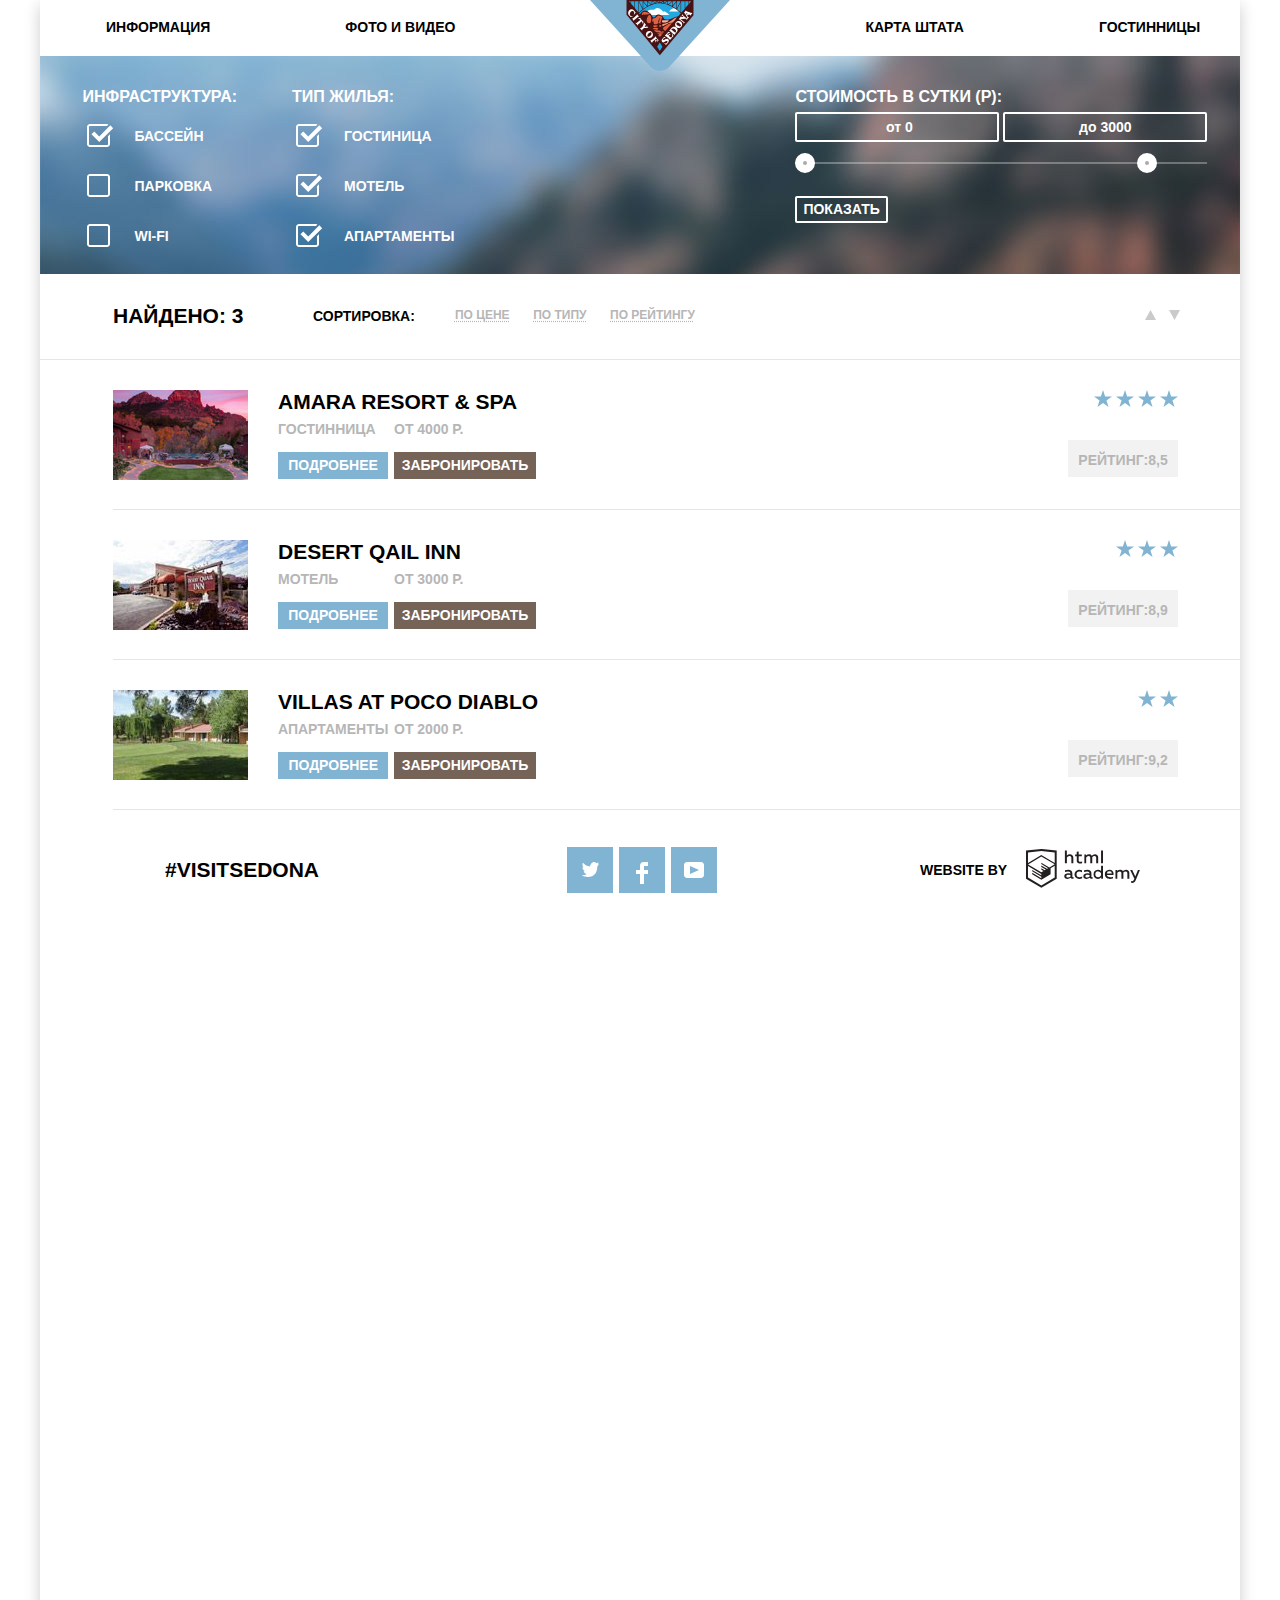
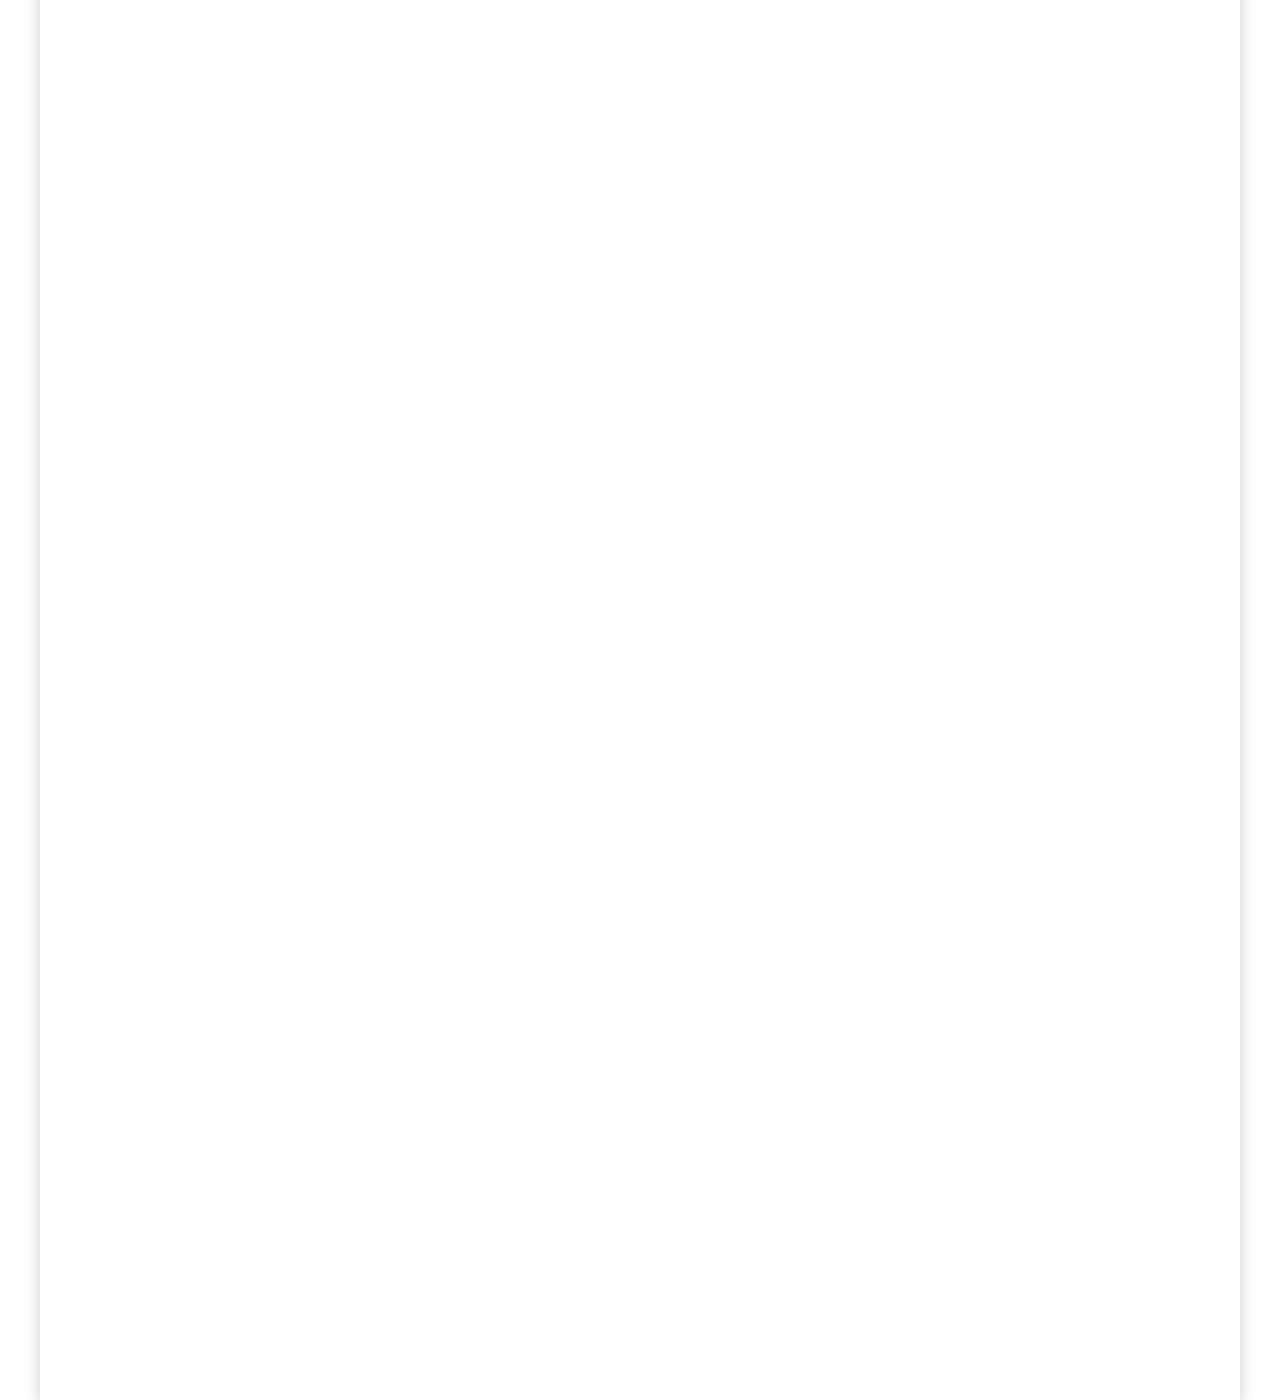
==== catalog.html @ abbe8723 "сетка+декор" ====
<!DOCTYPE html>
<html lang='ru'>
  <head>
    <meta charset='utf-8'>
    <title>HTML Academy: Sedona</title>
	<link href="css/normalize.css" rel="stylesheet">
    <link href="css/style.css" rel="stylesheet">
    <link href="https://fonts.googleapis.com/css?family=PT+Sans:400,700" rel="stylesheet">
  </head>
  <body>
	<header class='main-header'>
      <nav class='main-navigation'>
        <ul class='site-navigation'>
          <li class='nav-item1'><a href='#'>Информация</a></li>
          <li class='nav-item2'><a href='#'>Фото и видео</a></li>
          <li class='main-header-logo'><a class='main-header-logo' href='https://htmlacademy-htmlcss.github.io/1007647-sedona-25/8/'><img src='svg/logo-sedona.svg'  alt='Logo for project Sedona'></a></li>
		  <li class='nav-item4'><a href='#'>Карта штата</a></li>
          <li class='nav-item5 navigation-current'><a href='#'>Гостинницы</a></li>
        </ul>
      </nav>
	  <div class='logo-image'>
    </header>
	<main class='catalog'>	
	<h1 class='visually-hidden'>Гостинницы в Sedona</h1>
	  <section class='catalog-filter'>
        <h2 class='visually-hidden'>
		  Параметры поиска жилья в Седоне
		</h2>
        <form class='filter' action='https://echo.htmlacademy.ru' method='post'>
          <fieldset class='infrastructure'>
            <legend class='filter-title-1'>
			  Инфраструктура:
			</legend>
            <ul class='filter-ul'>
              <li class='filter-li'>
                <input type='checkbox' id='pool' class='visually-hidden' checked>
                <label for='filter-item' tabindex='1'>
				  Бассейн
				</label>
              </li>
              <li class='filter-li'>
                <input type='checkbox' id='parking' class='visually-hidden'>
                <label for='filter-item' tabindex='2'>
				  Парковка
				</label>
              </li>
              <li class='filter-li'>
                <input type='checkbox' id='Wi-fi' class='visually-hidden'>
                <label for='filter-item' tabindex='3'>
				  wi-fi
				</label>
              </li>
            </ul>
          </fieldset>
          <fieldset class='house-type'>
            <legend class='filter-title-2'>
			  Тип жилья:
			</legend>
            <ul class='filter-ul'>
              <li class='filter-li'>
                <input type='checkbox' id='hotel' class='visually-hidden' checked>
                <label for='filter-item' tabindex='4'>
				  Гостиница
				</label>
              </li>
              <li class='filter-li'>
                <input type='checkbox' id='motel' class='visually-hidden' checked>
                <label for='filter-item' tabindex='5'>
				  Мотель
				</label>
              </li>
              <li class='filter-li'>
                <input type='checkbox' id='apartments' class='visually-hidden' checked>
                <label for='filter-item' tabindex='6'>
				  Апартаменты
				</label>
              </li>
            </ul>
          </fieldset>
          <fieldset class='price-option'>
            <legend class='filter-title-3'>
			  Стоимость в сутки (р):
			</legend>
            <div class='price-min-max'>
              <label class='price-min'>
                <input 
				  class='price-input'
				  type='price-text'
				  name='min-price'
				  value=' от 0'
				  tabindex='7'
				>
              </label>
              <label class='price-max'>
                <input 
				  class='price-input'
				  type='price-text'
				  name='max-price'
				  value='до 3000'
				  tabindex='8'
				>
              </label>
            </div>
		    <div class='price-range'>
              <div class='scale'>
                <div class='bar'>
				</div>
              </div>
              <div class='range-toggle range-toggle-min'>
			  </div>
              <div class='range-toggle range-toggle-max'>
			  </div>
            </div>	
            <button class='filter-button' type='submit'>
			  Показать
			</button>
          </fieldset>
        </form>
      </section>
      <section class='search-options'>
        <div class='search-result'>
          <b>
		    Найдено: 3
		  </b>
        </div>
	    <div class='search-criteria'>
	      <p>
		    Сортировка:
		  </p>
          <ul class='search-parameters'>
            <li>
			  <a class='active' href='#'>
			    По цене
			  </a>
			</li>
            <li>
			  <a href='#'>
			    По типу
			  </a>
			</li>
            <li>
			  <a href='#'>
			    По рейтингу
			  </a>
			</li>
          </ul>
	    </div>
	    <div class='arrows'>
          <ul class='serach-arrows' style='display: flex;'>
            <li class='arrow-up'>
              <a href='#'> 
                <svg  xmlns='http://www.w3.org/2000/svg' width='11' height='10' viewBox='0 0 11 10'>
                  <path class='serach-arrows-path' fill='#cacaca' d='M5.5 0L0 10h11z' />
                </svg>
                <span class='visually-hidden'>
				  Сортировка по возрастанию
				</span>
              </a>
            </li>
            <li class='arrow-down'>
              <a href='#'>
                <svg xmlns='http://www.w3.org/2000/svg' width='11' height='10' viewBox='0 0 11 10'>
                  <path class='serach-arrows-path' fill='#cacaca' d='M5.5 10L0 0h11' />
                </svg>
                <span class='visually-hidden'>
				  Сортировка по убыванию
				</span>
              </a>
            </li>
          </ul>
	    </div>
      </section>
	  <section class='search-results'>
	    <h1 class='visually-hidden' style='display:none;'>
		  Дома в Седона
		</h1>
	    <div class='catalog-list'>
	      <div class='catalog-picture'>
		    <img src='img/amara.jpg' width='135' height='90'  alt='house-picture'>
		  </div>
		  <div class='catalog-info'>
		    <span class='house-title'>Amara resort & SPA</span>		    
			<div class='catalog-type'>
			  <span class='catalog-info-tite'>
			    Гостинница
			  </span>
		      <div class='button-info'>
			    <a href='#'>
			      подробнее
			    </a>
			  </div>
			</div>
            <div class='catalog-reservation'>
     		  <span class='catalog-info-tite'>
			    от 4000 р.
			  </span>
	  	      <div class='button-reservation'>
			    <a href='#'>
			      забронировать
			    </a>  
		      </div>
			</div>
		  </div>
		  <div class='catalog-rate'>
		    <div class='rate-stars'>
			  <svg xmlns='http://www.w3.org/2000/svg' width='18' height='17' viewBox='0 0 18 17'>
			    <path fill='#81B3D2' d='M9.002 0l2.126 6.494h6.877l-5.564 4.012L14.566 17l-5.564-4.013L3.438 17l2.126-6.494L0 6.494h6.878z'/>
			  </svg>
			  <svg xmlns='http://www.w3.org/2000/svg' width='18' height='17' viewBox='0 0 18 17'>
			    <path fill='#81B3D2' d='M9.002 0l2.126 6.494h6.877l-5.564 4.012L14.566 17l-5.564-4.013L3.438 17l2.126-6.494L0 6.494h6.878z'/>
			  </svg>
			  <svg xmlns='http://www.w3.org/2000/svg' width='18' height='17' viewBox='0 0 18 17'>
			    <path fill='#81B3D2' d='M9.002 0l2.126 6.494h6.877l-5.564 4.012L14.566 17l-5.564-4.013L3.438 17l2.126-6.494L0 6.494h6.878z'/>
			  </svg>
			  <svg xmlns='http://www.w3.org/2000/svg' width='18' height='17' viewBox='0 0 18 17'>
			    <path fill='#81B3D2' d='M9.002 0l2.126 6.494h6.877l-5.564 4.012L14.566 17l-5.564-4.013L3.438 17l2.126-6.494L0 6.494h6.878z'/>
			  </svg>
		    </div>
		    <div class='rate-number'>
		      Рейтинг:8,5
		    </div>  
		  </div>
	    </div>
	  </section>
	  <section class='catalog-list'>
	    <div class='catalog-picture'>
		  <img src='img/desert.jpg' width='135' height='90'  alt='house-picture'>
		</div>
		<div class='catalog-info'>
		  <span class='house-title'>
		    Desert qail inn
		  </span>
		  <div class='catalog-type'>
		    <span class='catalog-info-tite'>
			  мотель
			</span>
		    <div class='button-info'>
			  <a href='#'>
			    подробнее
			  </a>
			</div>
		  </div>
          <div class='catalog-reservation'>
     		<span class='catalog-info-tite'>
			  от 3000 р.
			</span>
	  	    <div class='button-reservation'>
			  <a href='#'>
			    забронировать
			  </a>  
		    </div>
	      </div>
		</div>
		<div class='catalog-rate'>
		  <div class='rate-stars'>
		    <span>
			  <svg xmlns='http://www.w3.org/2000/svg' width='18' height='17' viewBox='0 0 18 17'>
			    <path fill='#81B3D2' d='M9.002 0l2.126 6.494h6.877l-5.564 4.012L14.566 17l-5.564-4.013L3.438 17l2.126-6.494L0 6.494h6.878z'/>
			  </svg>
			</span>
			<span>
			  <svg xmlns='http://www.w3.org/2000/svg' width='18' height='17' viewBox='0 0 18 17'>
			    <path fill='#81B3D2' d='M9.002 0l2.126 6.494h6.877l-5.564 4.012L14.566 17l-5.564-4.013L3.438 17l2.126-6.494L0 6.494h6.878z'/>
			  </svg>
			</span>
			<span>
			  <svg xmlns='http://www.w3.org/2000/svg' width='18' height='17' viewBox='0 0 18 17'>
			    <path fill='#81B3D2' d='M9.002 0l2.126 6.494h6.877l-5.564 4.012L14.566 17l-5.564-4.013L3.438 17l2.126-6.494L0 6.494h6.878z'/>
			  </svg>
			</span>
		  </div>
		  <div class='rate-number'>
		    Рейтинг:8,9
		  </div>  
		</div>
	  </section>
      <section class='catalog-list'>
	    <div class='catalog-picture'>
		  <img src='img/villas.jpg' width='135' height='90'  alt='house-picture'>
		</div>
		<div class='catalog-info'>
		  <span class='house-title'>
		    Villas at poco diablo
		  </span>		    
		  <div class='catalog-type'>
		    <span class='catalog-info-tite'>
			  апартаменты
		    </span>
		    <div class='button-info'>
			  <a href='#'>
			    подробнее
			  </a>
			</div>
		  </div>
          <div class='catalog-reservation'>
     		<span class='catalog-info-tite'>от 2000 р.</span>
	  	    <div class='button-reservation'>
			  <a href='#'>
			    забронировать
			  </a>  
		    </div>
		  </div>
		</div>
		<div class='catalog-rate'>
		  <div class='rate-stars'>
			<span>
			  <svg xmlns='http://www.w3.org/2000/svg' width='18' height='17' viewBox='0 0 18 17'>
			    <path fill='#81B3D2' d='M9.002 0l2.126 6.494h6.877l-5.564 4.012L14.566 17l-5.564-4.013L3.438 17l2.126-6.494L0 6.494h6.878z'/>
			  </svg>
			</span>  
			<span>
			  <svg xmlns='http://www.w3.org/2000/svg' width='18' height='17' viewBox='0 0 18 17'>
			    <path fill='#81B3D2' d='M9.002 0l2.126 6.494h6.877l-5.564 4.012L14.566 17l-5.564-4.013L3.438 17l2.126-6.494L0 6.494h6.878z'/>
			  </svg>
			</span> 
		  </div>
		  <div class='rate-number'>
		    Рейтинг:9,2
		  </div>  
		</div>
	  </section>	  
	</main>	
    <footer class='footer-contacts'>
	  <div class='contacts'>
        <div class='footer-block-tag'>
          <p class='footer-tag'>
            <a href='#'>#visitsedona</a> 
          </p>
        </div> 
        <div class='footer-block-social'>
		  <div class='social-button'>
			<a href='#'>
			  <span class='visually-hidden'>
			    Twitter-web
			  </span>
			  <svg xmlns="http://www.w3.org/2000/svg" xmlns:xlink="http://www.w3.org/1999/xlink" width="17" height="15" viewBox="0 0 17 15">
			    <path fill="#FFF" d="M10.95.144c1.685-.496 2.984.27 3.577 1.179.673-.231 1.331-.481 2.011-.708a2.345 2.345 0 0 1-.857 1.768c.685.17 1.304-.491 1.304-.491-.169 1-1.006 1.788-1.563 2.024-.231 6.75-3.175 11.217-10.077 11.082h-.446c-.41 0-4.164-.46-4.898-1.887 2.271.196 3.893-.422 4.693-1.177-.96-.3-2.679-.477-2.979-2.95.349.106.564.228 1.19.119C1.705 8.247.374 7.53.448 5.33c.285.328 1.067.536 1.34.472C1.085 5.561-.182 2.442.894.85c1.818 1.854 3.735 3.606 7.152 3.773C8.254 2.33 9.183.793 10.95.144z"/>
			  </svg>   
			</a>
		  </div>
		  <div class='social-button'>
		    <a href='#'>
			  <span class='visually-hidden'>
			    Facebook-web
			  </span>
			  <svg xmlns="http://www.w3.org/2000/svg" width="12" height="22" viewBox="0 0 12 22">
			    <path fill="#FFF" d="M12 4V0H8a4 4 0 0 0-4 4v4H0v4h4v10h4V12h4V8H8V4h4z"/>
			  </svg>		   
			</a>
		  </div>
		  <div class='social-button'>
			<a href='#'>
			  <span class='visually-hidden'>
			    Youtube-web
			  </span>
			  <svg xmlns='http://www.w3.org/2000/svg' xmlns:xlink='http://www.w3.org/1999/xlink' width='20' height='16' viewBox='0 0 20 16'>
			    <path fill='#ffffff' d='M17 0H3C1.35 0 0 1.35 0 3v10c0 1.65 1.35 3 3 3h14c1.65 0 3-1.35 3-3V3c0-1.65-1.35-3-3-3zM6.027 11.998V4.002L15.014 8l-8.987 3.998z'/>
			  </svg>
			</a>
		  </div>	 
        </div>		  
        <div class='footer-block-copyrite'> 
          <div>
			website by 
		  </div>
		  <div>
            <a href='https://htmlacademy.ru/'>
              <span class='visually-hidden'>
			    logo-html-academy
			  </span>
              <svg id="Layer_1" data-name="Layer 1" xmlns="http://www.w3.org/2000/svg" width='114' viewBox="0 0 108.08 36.85">
			  <title>
			    logo-htmlacademy
			  </title>
			  <path d="M44.61,26.88a2,2,0,0,0,.55-0.1v1.33a3.25,3.25,0,0,1-1.18.21,1.67,1.67,0,0,1-1.67-1,4.84,4.84,0,0,1-3.14,1.08c-1.51,0-2.91-.83-2.91-2.55,0-2.13,2-2.79,3.71-2.79a11.08,11.08,0,0,1,2.17.25v-0.3c0-1-.76-1.77-2.19-1.77a7.42,7.42,0,0,0-3,.64v-1.7a10.21,10.21,0,0,1,3.19-.55c2.36,0,3.81,1.12,3.81,3.65v3a0.54,0.54,0,0,0,.49.59h0.17Zm-6.44-1.13A1.35,1.35,0,0,0,39.63,27h0.11a3.39,3.39,0,0,0,2.41-1V24.58a9.72,9.72,0,0,0-1.81-.21c-1,0-2.16.33-2.16,1.38h0Zm12.36-6.11a5,5,0,0,1,2.57.64V22a4.08,4.08,0,0,0-2.3-.7,2.75,2.75,0,1,0,0,5.49,5,5,0,0,0,2.43-.64v1.71a6.27,6.27,0,0,1-2.76.57A4.21,4.21,0,0,1,46,24.51q0-.21,0-0.41a4.32,4.32,0,0,1,4.18-4.46h0.38Zm12.17,7.24a2,2,0,0,0,.55-0.1v1.33a3.25,3.25,0,0,1-1.18.21,1.67,1.67,0,0,1-1.67-1,4.84,4.84,0,0,1-3.14,1.08c-1.51,0-2.91-.83-2.91-2.55,0-2.13,2-2.79,3.71-2.79a11.08,11.08,0,0,1,2.17.25v-0.3c0-1-.76-1.77-2.19-1.77a7.42,7.42,0,0,0-3,.64v-1.7a10.21,10.21,0,0,1,3.19-.55c2.36,0,3.81,1.12,3.81,3.65v3a0.54,0.54,0,0,0,.49.59h0.17Zm-6.44-1.13A1.35,1.35,0,0,0,57.73,27h0.11a3.39,3.39,0,0,0,2.41-1V24.58a9.72,9.72,0,0,0-1.81-.21c-1.06,0-2.16.33-2.16,1.38h0ZM73,16V28.2H71.35V26.88a3.88,3.88,0,0,1-3.19,1.54,4.4,4.4,0,0,1,0-8.78,3.81,3.81,0,0,1,3,1.3V16H73Zm-4.53,5.22a2.76,2.76,0,1,0,0,5.52A2.86,2.86,0,0,0,71.15,25V23A2.91,2.91,0,0,0,68.49,21.27ZM79,19.64c3.31,0,4.46,2.68,3.92,5.09H76.7c0.21,1.5,1.67,2.11,3.19,2.11a6.11,6.11,0,0,0,2.64-.59v1.6a7.14,7.14,0,0,1-3,.57C77,28.42,74.78,27,74.78,24a4.18,4.18,0,0,1,4-4.39H79Zm0.09,1.54a2.28,2.28,0,0,0-2.44,2.1v0.06H81.3A2,2,0,0,0,79.13,21.18Zm5.73,7V19.87h1.65v1a3.81,3.81,0,0,1,2.78-1.27A2.86,2.86,0,0,1,91.89,21a4.12,4.12,0,0,1,2.91-1.33A3.06,3.06,0,0,1,98,23V28.2h-1.9V23.05a1.59,1.59,0,0,0-1.42-1.75H94.42a2.8,2.8,0,0,0-2.07,1.12V28.2h-1.9V23.05A1.59,1.59,0,0,0,89,21.31H88.8a3,3,0,0,0-2.21,1.29v5.63H84.86Zm21.31-8.33h1.9l-3.91,9.46c-0.9,2.17-2.09,2.86-3.35,2.86a4.76,4.76,0,0,1-1.1-.14V30.46a2.86,2.86,0,0,0,.85.12c0.9,0,1.58-.64,2.07-1.9l0.17-.42-4-8.4h2l2.86,6.29ZM38.73,1.46V6.22a3.81,3.81,0,0,1,2.7-1.14,3.25,3.25,0,0,1,3.44,3.4v5.15H43V8.72a1.81,1.81,0,0,0-1.61-2h-0.3a2.93,2.93,0,0,0-2.32,1.39v5.52h-1.9V1.46h1.9ZM49.94,2.31v3h3V6.91h-3v3.81c0,1.1.5,1.46,1.58,1.46a4.49,4.49,0,0,0,1.69-.33v1.6A6.8,6.8,0,0,1,51,13.8a2.55,2.55,0,0,1-2.86-2.74V6.89H46.58V5.26h1.5V2.74Zm5.4,11.31V5.28H57v1A3.81,3.81,0,0,1,59.77,5a2.86,2.86,0,0,1,2.6,1.33A4.12,4.12,0,0,1,65.28,5,3.06,3.06,0,0,1,68.44,8.4v5.21h-1.9V8.46a1.59,1.59,0,0,0-1.42-1.75H64.89a2.8,2.8,0,0,0-2.07,1.12v5.78h-1.9V8.46A1.59,1.59,0,0,0,59.5,6.71H59.27A3,3,0,0,0,57.06,8v5.63H55.34ZM71.17,1.45H73V13.6H71.17V1.45ZM14.71,0H14.55L0,1.54V28.21l14.55,8.66,14.55-8.66V1.54Zm12.5,27.1L14.55,34.64,1.9,27.12V16.18l12.59,7.5V25L5.86,19.9v1.31l8.68,5.21v1.39L5.87,22.65V24l8.68,5.21,8.75-5.24V18.31L27.2,16V27.12Zm0-12.53-3.48,2-1.6,1L14.51,13v1.31L21,18.23H21l-0.14.09-1,.54-5.37-3.2V17l4.24,2.52-1,.67-3.2-1.9v1.31l2.1,1.24L14.5,22.1,2,14.65,14.51,7.11Zm0-1.32L14.49,5.76,1.91,13.25v-10L14.56,1.92,27.21,3.25v10h0Z" transform="translate(0 -0.02)" fill="#231f20"/>
			  </svg>
			</a>
			<h3 class='visually-hidden'>
			  html academy
			</h3>
		  </div>
	    </div>
	  </div> 
    </footer>
  </body>
</html>
---- css/style.css ----
body {
  font-family: 'PTSans', Arial, sans-serif;
  font-size: 14px;
  font-weight: bold;
  color: black;
  text-transform: uppercase;
  list-style: none;
  height: 26px;
  width: 1200px;
  	-webkit-box-shadow: 0px 5px 15 0px rgba(0, 0, 1, 0.2);
	        box-shadow: 0px 5px 15px 0px rgba(0, 0, 1, 0.2); 
	width: 1200px;
	min-height: 3000px;
	margin: 0 auto;
}


.main-navigation{
	display:flex;
	flex-direction:row;
    align-content: flex-start;
}
.nav-item5{
	list-style: none;
}

.nav-item1,
.nav-item2,
.nav-item4,
.main-header-logo{
	color:black;
	padding-right: 135px;
	list-style: none;
}


.nav-item1,
.nav-item2,
.nav-item4,
.nav-item5{
	margin-bottom: 20px;
}


.main-header-logo{
	min-width: 140px;
	min-height: 70px;
}

.main-header-logo{
  z-index:1;  
}

.site-navigation{
	position: absolute;
	box-sizing:border-box;
	display:flex;
	align-items:center;
	margin:0;
	width:1200px;
	padding-left:66px;
}

.logo-image{
	position: relative;
    z-index:-1;
    margin-top:56px;	
}

.site-navigation a:hover,
.site-navigation a:focus,
.site-navigation a:active{
  color: #81b3d2;
}

.navigation-current{
	color: #766357;
	list-style:none;
}

.button:hover,
.button:focus,
.button:active {
  background-color: #663d15;
}

.block-picture-house{
	box-sizing:border-box;
	max-width:800px;
	order: 2;
}

.picture-service-2{
	display:flex;
	flex-direction:row;	
	height:256px;
}

.picture-service-1{
	display:flex;
	flex-direction:row;	
	height:256px;
}

.service{
	display: flex;
	flex-direction: row;
	padding-left:20px; 
	padding-top: 25px;
}

.service-item{
	align-items:center;
}

.service-item-1{
    padding-right:90px; 
	box-sizing:border-box;
	min-width: 280px;
}
.service-item-2{
	padding-right:80px; 
	box-sizing:border-box;
	min-width: 290px;
}
.service-item-3{
	padding-right:165px;
	box-sizing:border-box;
}
.service-item-4{
	padding-right:147px;
}

.block-picture-house{
	box-sizing: border-box;
	min-width: 800px;
	min-height: 256px;
}

.footer-text-1{
    align-self:center;	
}

.container{
	box-sizing:border-box;
	margin-top:40px;
}

.footer-text-2{
	align-self:center;
}

.service-block-1{
	color: white;
	background-color: #81b3d2;
	width:400px;
	height: 256px;
	text-align: center;
	padding-top: 24px;
	box-sizing:border-box;
	order: 1;
	padding-left:31px;
	padding-right:31px;
}

.infoindex-2{
	box-sizing: border-box;
	padding-top:5px;
	padding-bottom:5px;
}

.block-picture-bridge{
	box-sizing: border-box;
	min-width: 800px;
	min-height: 256px;

}

.picture-title{
	font-size: 21px;
	font-weight: bold;
	min-height: 21px;
}

.picture-text{
	box-sizing: border-box;
	margin-top: 22px;
	margin-bottom:22px;
}


.visually-hidden {
  position: absolute;
  clip: rect(0 0 0 0);
  width: 1px;
  height: 1px;
  margin: -1px;
}

.map_img{
	max-width:1200px;
}

a {
  text-decoration: none;
  color: black;
}

.service-2{
	background-color: #eeeeee;
	display: flex;
	flex-direction: row;
	margin: 0;
	min-height: 256px;
	box-sizing: border-box;
	text-align: center;
	color: #7d7d7d;
	list-style: none;
	padding-top: 30px;
}

.service-block{
	text-align: center;
}

.service-content{
	list-style: none;
	display: flex;
	margin:0;
}

.info-text{
	line-height: 21px;
	font-size: 14px;	
}

.service,
.container-text{
	text-align: center;
	color: #7d7d7d;
	list-style: none;
	line-height: 24px;
	margin-top: 30px;
	margin-bottom: 55px;
}

.button-container{
	margin-bottom: 40px;
}

.registration{
	box-sizing: border-box;
	min-height:290px;
	text-align: center;
	display: flex;
	flex-direction:column;
	justify-content: flex-end;
}

.container-title-2{
    color: black;
    font-size: 30px;
    text-align: center;	
	min-height: 36px;
	margin-top:50px;
	
}

.search-data-button{
	background-color: #766357;
	box-sizing: border-box;
	width: 568px;
	height: 87px;
	text-align: center;
	padding-top: 34px;
	align-self: center;
}

.info-345{
	box-sizing: border-box;
	min-height:255;
}


.item-title,
.container-title{
	color: black;
    font-size: 21px;
	font-weight: bold;
    text-align: center;	
	line-height: 26px;
	padding-top:18px;
}

.item-title-service{
	color: black;
    font-size: 21px;
	font-weight: bold;
    text-align: center;	
	line-height: 21px;
	padding-top:18px;
}

.search-data-button:hover{
background-color: #8d796d;	
}

.search-data{
	color: white;
	font-size: 21px;
	font-weight: bold;
	text-align: center;
	line-height: 26px;
	
}

.button-search{
	font: inherit;
	background-color: #81b3d2;
	color: white;
	font-size: 21px;
	line-height: 26px;
	font-weight: bold;
	text-align: center;
	text-transform: uppercase;
	border: none;
}

.button-search:hover {
	background-color: #669ec0;
}


.search-block{
	font-weight: bold;
}

.button-minus {
	font-size: 21px;
	font-weight: bold;
	color: #a9a9a9;
	background-color: #f2f2f2;
	border: none;
	cursor: pointer;
	line-height: 26px;
}

.button-plus {
	font-size: 21px;
	line-height: 26px;
	font-weight: bold;
 	color: #a9a9a9;
	background-color: #f2f2f2;
	border: none;
	cursor: pointer;
	margin-right:-13px;
	margin-top: 10px;
	
}

.reservation-block{
	font-family: 'PTSans', Arial, sans-serif;
	font-size: 14px;
	font-weight: bold;
	color: black;
	text-transform: uppercase;
    list-style: none;
    line-height: 26px;
	width: 568px;
	padding-left: 55px;
	padding-right: 55px;
	box-sizing: border-box;
}

.clear-float{
	clear: both;
}

.input-wrap{
   font: inherit;
   background: #f2f2f2;	
   min-width: 340px;
   box-sizing: border-box;
   padding: 4px;   
}

.departure-input{
    font-size: 14px;
    font-weight: bold;
    color: black;
    text-transform: uppercase;
	color: black;
	border: none;
	background: transparent;
	min-width: 300px;
	padding-bottom: 2px;
}

.departure-label{
	min-width: 112px;
	padding-top: 8px;
	
}

.departure-block {
     margin-bottom: 30px;
     display: flex; 	 
}

.adult-label{
	box-sizing: border-box;
    width: 112px;
	padding-top: 8px;
}

.children-label{
	box-sizing: border-box;
	position: relative;
	width: 112px;
	padding-top: 8px;
	padding-left: 45px;
	margin-right:24px;
}



.people-number-block{
	box-sizing: border-box;
	background: #f2f2f2;	
    width: 105px;
    box-sizing: border-box;
	
}

.wrapper-people-1{
	display:flex;
	box-sizing: border-box;
	width:235px;
	align-items:center;
}

.wrapper-people-2{
	display:flex;
	box-sizing: border-box;
	width:218px;
	align-items:center;
}

.visitors-block{
	display:flex;
	box-sizing: border-box;
	width: 458px;
}

.search-text{
	color:black;
}

.people-input{	
    font: inherit;
	background-color:transparent;
    box-sizing: border-box;
	border: none;
}

.map{
	position:absolute; 
	position: bottom;
	z-index:-1;
}

.footer-contacts{
	position: relative;
	background-color: rgba(255,255,255,0.8);
	z-index:1;
}

.footer-margin{
	margin-top:473px;
}

.contacts{
	display:flex;
	margin-left: 125px;
	margin-right:100px;
	justify-content: space-between;	
    min-height:120px;
}

.footer-tag a {
	font-size: 21px;
	font-weight: bold;
	line-height: 26px;
}

.footer-tag a:hoover{
	cursor: pointer;
}

.footer-block-tag{
	display:flex;
	justify-content:center;
	align-items:center;
	box-sizing: border-box;
	width: 155;
}


.footer-block-social{
	display:flex;
	justify-content:center;
	align-items:center;
	box-sizing: border-box;
	width: 155;
	margin-left: 50px;
}

.footer-block-copyrite{
	display:flex;
	justify-content:space-between;
	box-sizing: border-box;
	width: 220px;
	align-items:center;
}

.social-button{
	padding-top: 15px;
	padding-right: 5px;
	background-color: #81b3d2;
	text-align: center;
	box-sizing: border-box;
	width: 46px;
	height: 46px;
	text-align: center;
	
}

.social-button a{
	text-align: center;
	padding-left: 6px;
}

.social-button:hover,
.social-button:focus,
.button-search:hover,
.button-search:focus,
.search-button-index:hover,
.search-button-index:focus{
	background-color: #669ec0;
	box-sizing: border-box;
}

.footer-copyrite-path: hover,
.footer-copyrite-path: focus{
	fill: #81b3d2;
}

.calendar-path: active,
.calendar-path: focuse,
.calendar-path: hover{
	fill: #81b3d2;
}

.button-plus: hover,
.button-plus: focus,
.button-minus: focus,
.button-minus: hover{
	fill: #81b3d2;
}

.adult-block{
	box-sizing: border-box;
}

.child-block{
	box-sizing: border-box;
	width: 230px;
}

.people-input{
	font: inherit;
	width: 50px;
	height: 38px;
	text-align: center;
	background-color: #f2f2f2;
	border: none;
}

.calendar-in {	
	top: 63px;
	right: 63px;
	cursor: pointer;
	background: none;
	border: none;
}  

.calendar-out{
    position: relative;
	cursor: pointer;
    top: 3px;
}


.infrastructure,
.house-type,
.price-option{
	border:none;
}

.price-option{
	position:right;
	margin-left:318px;	
}


.filter-ul{
	 list-style: none;
}

.filter-li {
	padding-bottom: 29px;
	font-size: 14px;
	line-height: 21px;
}

.filter-title-1,
.filter-title-2{
   font-size: 16px;
   font-weight: bold;
   line-height: 21px;
   padding-left:30px;
   padding-top:30px;
}

.filter-title-3{
   font-size: 16px;
   font-weight: bold;
   line-height: 21px;
   padding-top:30px;
}

.price-input{
	font: inherit;
	background: transparent;
	border: 2px solid white;
	border-radius: 2px;
	outline: none;
	cursor: pointer;
    color: white;
    box-sizing: border-box;	
	height: 30px;
}

.filter-button{	
	font: inherit;
	font-size: 14px;
	line-height: 21px; 
	color: white;
	text-transform: uppercase;
	background: transparent;
	border: 2px solid white;
	border-radius: 2px;
	outline: none;
	cursor: pointer;	
}

.filter-button:hover,
.filter-button:focus,
.filter-button:active {
	color: black;
	background: white;
}

.filter{
  background: #365266 url("../img/bg-hotel.jpg") no-repeat;
  color: white;
  background-position: top center;
  background-repeat: no-repeat;	
  width:1200px;
  height: 218px;
  display:flex;
}

.infrastructure{
	box-sizing: border-box;
	text-align: left;
}

input[type='checkbox'] + label {
	position: relative;
	padding-bottom: 18px;
	padding-left: 42px;
	cursor: pointer;
	line-height: 21px;
}

input[type='checkbox'] + label::before {
	content: '';
	position: absolute;
	top: -4px;
	left: -6px;
	min-width: 27px;
	min-height: 23px;
	background-image: url('../svg/checkbox-off.svg');
	background-repeat: no-repeat;
}
input[type="checkbox"]:checked + label::before {
	background-image: url("../svg/checkbox-on.svg");
}
input[type="checkbox"]:disabled + label::before {
	background-image: url("../svg/checkbox-off-disabled.svg");
}
input[type="checkbox"]:disabled + label {
	color: #6a6a6a;
	cursor: auto;
}
input[type="checkbox"]:checked:disabled + label::before {
	background-image: url("../svg/checkbox-on-disabled.svg");
}
input[type="checkbox"]:checked:disabled + label {
	color: #6a6a6a;
	cursor: auto;
}
input[type="checkbox"]:focus + label {
	outline: thin dotted;
	outline: 5px auto;
}

.price-range {
  position: relative;
  margin-bottom: 32px;
  box-sizing: border-box;
  text-align:center;
}
.price-range .scale {
  min-height: 2px;
  background-color: #ffffff;
  opacity: 0.3;
}

.price-range .bar {
  width: 80%;
  height: 2px;
}

.range-toggle {
  position: absolute;
  top: -9px;
  min-width: 4px;
  min-height: 4px;
  border-radius: 50%;
  cursor: pointer;
  background: #ababab;
  border: 8px solid #ffffff;
}
.range-toggle-min {
  left: 0;
}

.range-toggle-max {
  right: 50px;
}

.search-options{
	display:flex;
	align-items:center;
	box-sizing: border-box;
	min-height: 86px;
	border-bottom: 1px solid #e5e5e5;
}
.search-criteria{
	display:flex;
}

.search-criteria{
	font-weight:bold;
}
.arrows{
	margin-left:410px
}

.search-parameters{
	display:flex;
	box-sizing: border-box;
	width:280px;
	font-size:12px;
	line-height: 18px;
	justify-content: space-between;
}

.search-parameters,
.serach-arrows{
	list-style: none;
	font-size: 12px;
	
}


.search-result{
	font-size: 21px;
	font-weight: bold;
	margin-left:73px;
	margin-right:50px;
	box-sizing: border-box;
	width:150px;
}

 .search-parameters a{
	color:#b6b6b6;
	text-decoration: underline dotted #b6b6b6;	
}

.search-parameters a:hover ,
.search-parameters a:focus,
.search-parameters a:active {
  font-size: 12px;
  min-height: 18px;
  color:#81b3d2;
  text-decoration: none;
}
.serach-results{
	margin:0;
}

.price-min-max{
	margin-bottom: 20px;
}

.price-input{
	font: inherit;
	text-align:center;
}

.search-arrows{
	display: flex;
	box-sizing: border-box;
	width: 35px;
}

.serach-arrows-path:hover,
.serach-arrows-path:focus,
.serach-arrows-path:active{
	fill: #81b3d2;
}

.house-title{
	font-size: 21px;
	color: black;
	font-weight: bold;
    text-align: left;
	
}

.catalog-list{
	display:flex;
	font-size: 14px;
	color: #b6b6b6;
	margin-left:73px;
	border-bottom: 1px solid #e5e5e5;
	align-items:center;
	box-sizing: border-box;
	height:150px;
	
}

.button-reservation:hover,
.button-reservation:focus,
.button-reservation:active{
	background-color: #887e78;
}


.button-info:hover,
.button-info:focus,
.button-info:active{
	background-color: #669ec0;
	box-sizing: border-box;
}



.button-info{
	font: inherit;
	min-width: 110px;
	min-height: 27px;
	box-sizing: border-box;
	text-align: center;
	vertical-align: center;
	background-color: #81b3d2;
	padding-top: 3px;
}

.button-reservation{
	width: 142px;
	height: 27px;
	box-sizing: border-box;
	text-align: center;
	font-size: 14px;
	background-color: #766357;
    padding-top: 3px;	
}

.button-reservation a,
.button-info a{
    color:white;
    font-weight:bold;
	line-height: 21px;
    padding-top: 15px;	
}

.rate-stars{
	margin-top:0px;
	margin-bottom:30px;
	box-sizing: border-box;
}

.rate-number{
    background-color: #f2f2f2;
	padding-top: 10px;
	min-width: 110px;
	min-height: 27px;
	text-align: center;
	line-height: 21px;
}

.catalog-picture{
	box-sizing: border-box;
	min-width:135px;
	min-height: 150px;
	padding-top:30px; 
	vertical-align:center;
}

.catalog-info{
	min-width:270px;
	min-height:150px;
	box-sizing: border-box;
	margin-left:30px;
	vertical-align:center;
	padding: 30px 0 30px 0;	
}
.catalog-rate{
	position: relative;
	text-align:right;
	width:110px;
	box-sizing: border-box;
	height:150px;
	margin-left:520px;
	padding-top:30px;
    padding-bottom:30px;
}

.arrow-up{
	margin-right:13px;
}

.catalog-type{
	position: absolute;
	box-sizing: border-box;
	min-width:110px;
	min-height:65px;
	display:flex;
	padding-top: 7px;
	flex-direction: column;
	justify-content: space-between;
}

.catalog-reservation{
	position: relative;
	box-sizing: border-box;
	min-width:142px;
	min-height:65px;
	margin-left:116px;
	display:flex;
	padding-top: 7px;
	flex-direction: column;
	justify-content: space-between;
}

.social-button{
	box-sizing: border-box;
	min-width: 46px;
	min-height: 48 px;
	margin-right: 6px;	
}

.search-button-index{
	box-sizing: border-box;
	width:452px;
	min-height:58px;
	border:none;
	background-color:#81b3d2;
	font: inherit;
	color: white;
    font-size: 21px;
    text-transform: uppercase;
    line-height: 26px;
	margin-top: 50px;
}
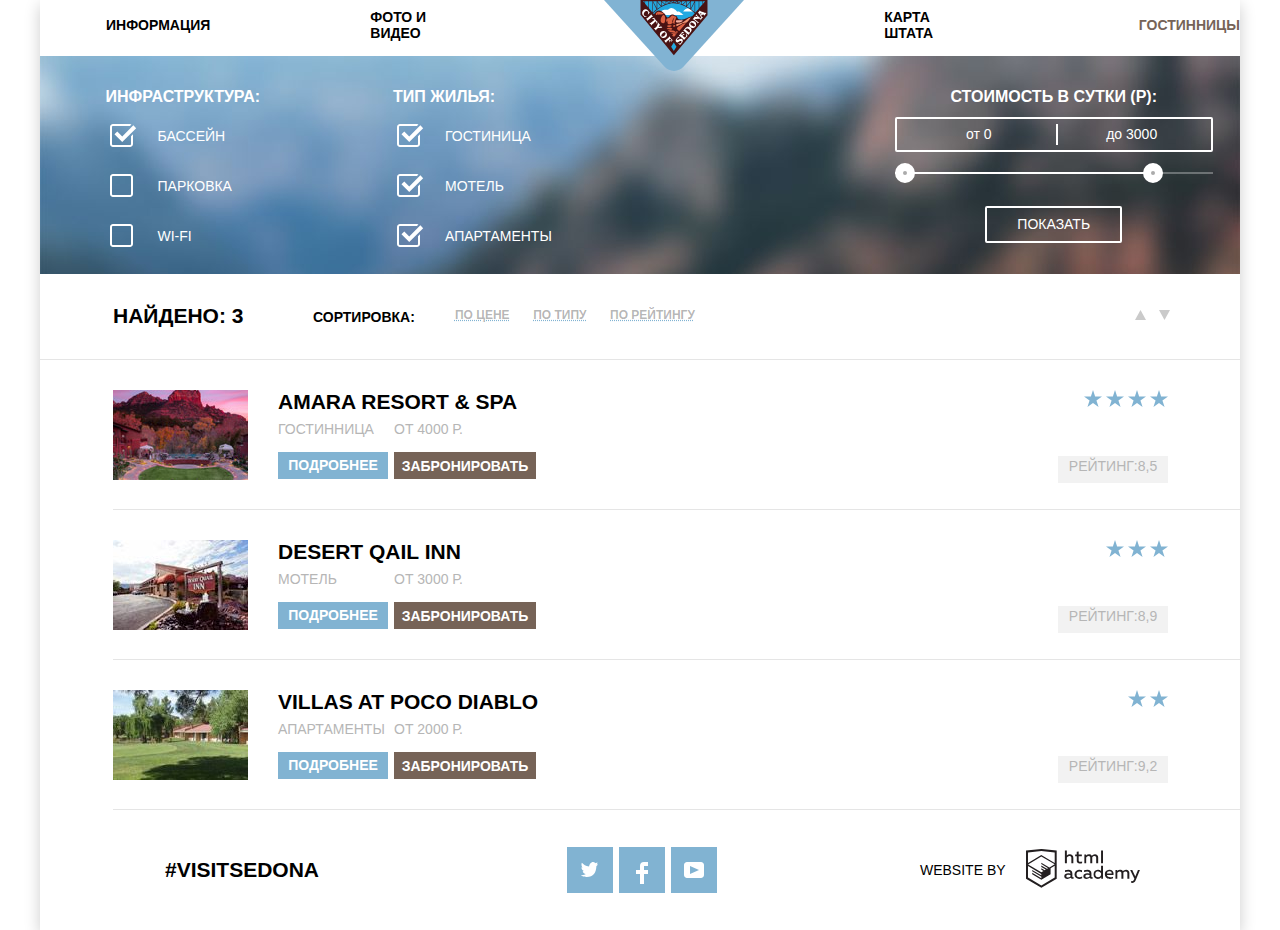
==== commit 2f0e988f: "CSS дополненный (оформление контента)" ====
--- a/catalog.html
+++ b/catalog.html
@@ -15,13 +15,15 @@
           <li class='nav-item2'><a href='#'>Фото и видео</a></li>
           <li class='main-header-logo'><a class='main-header-logo' href='https://htmlacademy-htmlcss.github.io/1007647-sedona-25/8/'><img src='svg/logo-sedona.svg'  alt='Logo for project Sedona'></a></li>
 		  <li class='nav-item4'><a href='#'>Карта штата</a></li>
-          <li class='nav-item5 navigation-current'><a href='#'>Гостинницы</a></li>
+          <li class='nav-item5 navigation-current'>Гостинницы</li>
         </ul>
       </nav>
 	  <div class='logo-image'>
     </header>
 	<main class='catalog'>	
-	<h1 class='visually-hidden'>Гостинницы в Sedona</h1>
+	  <h1 class='visually-hidden'>
+	    Гостинницы в Sedona
+	  </h1>
 	  <section class='catalog-filter'>
         <h2 class='visually-hidden'>
 		  Параметры поиска жилья в Седоне
@@ -34,19 +36,19 @@
             <ul class='filter-ul'>
               <li class='filter-li'>
                 <input type='checkbox' id='pool' class='visually-hidden' checked>
-                <label for='filter-item' tabindex='1'>
+                <label for='pool' tabindex='1'>
 				  Бассейн
 				</label>
               </li>
               <li class='filter-li'>
                 <input type='checkbox' id='parking' class='visually-hidden'>
-                <label for='filter-item' tabindex='2'>
+                <label for='parking' tabindex='2'>
 				  Парковка
 				</label>
               </li>
               <li class='filter-li'>
                 <input type='checkbox' id='Wi-fi' class='visually-hidden'>
-                <label for='filter-item' tabindex='3'>
+                <label for='Wi-fi' tabindex='3'>
 				  wi-fi
 				</label>
               </li>
@@ -59,19 +61,19 @@
             <ul class='filter-ul'>
               <li class='filter-li'>
                 <input type='checkbox' id='hotel' class='visually-hidden' checked>
-                <label for='filter-item' tabindex='4'>
+                <label for='hotel' tabindex='4'>
 				  Гостиница
 				</label>
               </li>
               <li class='filter-li'>
                 <input type='checkbox' id='motel' class='visually-hidden' checked>
-                <label for='filter-item' tabindex='5'>
+                <label for='motel' tabindex='5'>
 				  Мотель
 				</label>
               </li>
               <li class='filter-li'>
                 <input type='checkbox' id='apartments' class='visually-hidden' checked>
-                <label for='filter-item' tabindex='6'>
+                <label for='apartments' tabindex='6'>
 				  Апартаменты
 				</label>
               </li>
@@ -84,7 +86,7 @@
             <div class='price-min-max'>
               <label class='price-min'>
                 <input 
-				  class='price-input'
+				  class='price-input-1'
 				  type='price-text'
 				  name='min-price'
 				  value=' от 0'
@@ -93,7 +95,7 @@
               </label>
               <label class='price-max'>
                 <input 
-				  class='price-input'
+				  class='price-input-2'
 				  type='price-text'
 				  name='max-price'
 				  value='до 3000'
@@ -146,11 +148,11 @@
           </ul>
 	    </div>
 	    <div class='arrows'>
-          <ul class='serach-arrows' style='display: flex;'>
+          <ul class='search-arrows' style='display: flex;'>
             <li class='arrow-up'>
               <a href='#'> 
                 <svg  xmlns='http://www.w3.org/2000/svg' width='11' height='10' viewBox='0 0 11 10'>
-                  <path class='serach-arrows-path' fill='#cacaca' d='M5.5 0L0 10h11z' />
+                  <path class='search-arrows-path' fill='#cacaca' d='M5.5 0L0 10h11z' />
                 </svg>
                 <span class='visually-hidden'>
 				  Сортировка по возрастанию
@@ -160,7 +162,7 @@
             <li class='arrow-down'>
               <a href='#'>
                 <svg xmlns='http://www.w3.org/2000/svg' width='11' height='10' viewBox='0 0 11 10'>
-                  <path class='serach-arrows-path' fill='#cacaca' d='M5.5 10L0 0h11' />
+                  <path class='search-arrows-path' fill='#cacaca' d='M5.5 10L0 0h11' />
                 </svg>
                 <span class='visually-hidden'>
 				  Сортировка по убыванию
@@ -176,29 +178,29 @@
 		</h1>
 	    <div class='catalog-list'>
 	      <div class='catalog-picture'>
-		    <img src='img/amara.jpg' width='135' height='90'  alt='house-picture'>
+		    <img class='img_amara' src='img/amara.jpg'  alt='house-picture'>
 		  </div>
 		  <div class='catalog-info'>
-		    <span class='house-title'>Amara resort & SPA</span>		    
+		    <span class='house-title'>
+			  <a href='#'>
+			    Amara resort & SPA
+			  </a>
+			</span>		    
 			<div class='catalog-type'>
 			  <span class='catalog-info-tite'>
 			    Гостинница
 			  </span>
-		      <div class='button-info'>
-			    <a href='#'>
-			      подробнее
-			    </a>
-			  </div>
+		      <button class='button-info'>
+			    подробнее
+			  </button>
 			</div>
             <div class='catalog-reservation'>
      		  <span class='catalog-info-tite'>
 			    от 4000 р.
 			  </span>
-	  	      <div class='button-reservation'>
-			    <a href='#'>
-			      забронировать
-			    </a>  
-		      </div>
+	  	      <button class='button-reservation'>
+			    забронировать 
+		      </button>
 			</div>
 		  </div>
 		  <div class='catalog-rate'>
@@ -224,31 +226,29 @@
 	  </section>
 	  <section class='catalog-list'>
 	    <div class='catalog-picture'>
-		  <img src='img/desert.jpg' width='135' height='90'  alt='house-picture'>
+		  <img class='img_desert' src='img/desert.jpg'  alt='house-picture'>
 		</div>
 		<div class='catalog-info'>
 		  <span class='house-title'>
-		    Desert qail inn
+		    <a href='#'>
+			  Desert qail inn
+		    </a>
 		  </span>
 		  <div class='catalog-type'>
 		    <span class='catalog-info-tite'>
 			  мотель
 			</span>
-		    <div class='button-info'>
-			  <a href='#'>
-			    подробнее
-			  </a>
-			</div>
+		    <button class='button-info'>
+			  подробнее
+			</button>
 		  </div>
           <div class='catalog-reservation'>
      		<span class='catalog-info-tite'>
 			  от 3000 р.
 			</span>
-	  	    <div class='button-reservation'>
-			  <a href='#'>
-			    забронировать
-			  </a>  
-		    </div>
+	  	    <button class='button-reservation'>
+			  забронировать 
+		    </button>
 	      </div>
 		</div>
 		<div class='catalog-rate'>
@@ -276,29 +276,27 @@
 	  </section>
       <section class='catalog-list'>
 	    <div class='catalog-picture'>
-		  <img src='img/villas.jpg' width='135' height='90'  alt='house-picture'>
+		  <img class='img_villas' src='img/villas.jpg'  alt='house-picture'>
 		</div>
 		<div class='catalog-info'>
 		  <span class='house-title'>
-		    Villas at poco diablo
+		    <a href='#'>
+		      Villas at poco diablo
+		    </a>
 		  </span>		    
 		  <div class='catalog-type'>
 		    <span class='catalog-info-tite'>
 			  апартаменты
 		    </span>
-		    <div class='button-info'>
-			  <a href='#'>
-			    подробнее
-			  </a>
-			</div>
+		    <button class='button-info'>
+			  подробнее
+			</button>
 		  </div>
           <div class='catalog-reservation'>
      		<span class='catalog-info-tite'>от 2000 р.</span>
-	  	    <div class='button-reservation'>
-			  <a href='#'>
-			    забронировать
-			  </a>  
-		    </div>
+	  	    <button class='button-reservation'>
+			  забронировать 
+		    </button>
 		  </div>
 		</div>
 		<div class='catalog-rate'>
--- a/css/style.css
+++ b/css/style.css
@@ -1,17 +1,15 @@
 body {
-  font-family: 'PTSans', Arial, sans-serif;
-  font-size: 14px;
-  font-weight: bold;
-  color: black;
-  text-transform: uppercase;
-  list-style: none;
-  height: 26px;
-  width: 1200px;
-  	-webkit-box-shadow: 0px 5px 15 0px rgba(0, 0, 1, 0.2);
-	        box-shadow: 0px 5px 15px 0px rgba(0, 0, 1, 0.2); 
+    font-family: 'PTSans', Arial, sans-serif;
+    font-size: 14px;
+    color: black;
+    text-transform: uppercase;
+    list-style: none;
+    width: 1200px;
+    box-shadow: 0px 5px 15px 0px rgba(0, 0, 1, 0.2); 
 	width: 1200px;
-	min-height: 3000px;
 	margin: 0 auto;
+	min-height: 100vh;
+	font-stretch: semi-condensed;
 }
 
 
@@ -19,36 +17,54 @@
 	display:flex;
 	flex-direction:row;
     align-content: flex-start;
-}
+	font-weight: bold;
+}
+
+
+.nav-item1{
+	color:black;
+	padding-right: 160px;
+	list-style: none;
+}
+
+.nav-item2{
+	color:black;
+	padding-right: 128px;
+	list-style: none;
+}
+
+.nav-item4{
+	color:black;
+	padding-right: 160px;
+	list-style: none;
+}
+
 .nav-item5{
 	list-style: none;
 }
 
-.nav-item1,
-.nav-item2,
-.nav-item4,
 .main-header-logo{
 	color:black;
-	padding-right: 135px;
+	padding-right: 140px;
 	list-style: none;
 }
-
 
 .nav-item1,
 .nav-item2,
 .nav-item4,
 .nav-item5{
-	margin-bottom: 20px;
+	margin-bottom: 44px;
 }
 
 
 .main-header-logo{
 	min-width: 140px;
 	min-height: 70px;
+	margin-bottom: 20px;
 }
 
 .main-header-logo{
-  z-index:1;  
+    z-index:1;  
 }
 
 .site-navigation{
@@ -67,10 +83,12 @@
     margin-top:56px;	
 }
 
-.site-navigation a:hover,
-.site-navigation a:focus,
+.site-navigation a:hover{
+    color: #81b3d2;
+}
+
 .site-navigation a:active{
-  color: #81b3d2;
+    color: #bdbbbc;
 }
 
 .navigation-current{
@@ -81,7 +99,7 @@
 .button:hover,
 .button:focus,
 .button:active {
-  background-color: #663d15;
+    background-color: #663d15;
 }
 
 .block-picture-house{
@@ -114,21 +132,38 @@
 }
 
 .service-item-1{
-    padding-right:90px; 
+    margin-left:8px;	
 	box-sizing:border-box;
 	min-width: 280px;
+	line-height: 21px;
 }
 .service-item-2{
-	padding-right:80px; 
+	margin-left:115px; 
 	box-sizing:border-box;
 	min-width: 290px;
-}
+	line-height: 21px;
+}
+
 .service-item-3{
-	padding-right:165px;
+	margin-left:115px; 
 	box-sizing:border-box;
-}
+	min-width: 290px;
+	line-height: 21px;
+}
+
 .service-item-4{
-	padding-right:147px;
+	margin-left:40px;
+	box-sizing:border-box;
+	line-height: 21px;
+}
+.service-item-5{
+	margin-left:190px;
+	line-height: 21px;
+}
+
+.service-item-6{
+	margin-left:170px;
+	line-height: 21px;
 }
 
 .block-picture-house{
@@ -148,6 +183,15 @@
 
 .footer-text-2{
 	align-self:center;
+	cursor:pointer;
+}
+
+.footer-text-2:hover path{
+	fill:#81b3d2;
+}
+
+.footer-text-2:active path{
+	fill:#bdbbbc;
 }
 
 .service-block-1{
@@ -188,22 +232,44 @@
 	margin-bottom:22px;
 }
 
-
 .visually-hidden {
-  position: absolute;
-  clip: rect(0 0 0 0);
-  width: 1px;
-  height: 1px;
-  margin: -1px;
+    position: absolute;
+    clip: rect(0 0 0 0);
+    width: 1px;
+    height: 1px;
+    margin: -1px;
 }
 
 .map_img{
 	max-width:1200px;
 }
 
+
+.img_devil_photo{
+	height:256px;
+	max-width:800px;
+}
+
+.img_hotel_photo{
+	height:256px;
+	max-width:800px;
+}
+
+.img_amara,
+.img_desert,
+.img_villas{
+	height:90px;
+	max-width:135px;
+}
+
+.img_sedona_logo{
+	min-width:1200px;
+	height:508px;
+}
+
 a {
-  text-decoration: none;
-  color: black;
+    text-decoration: none;
+    color: black;
 }
 
 .service-2{
@@ -216,7 +282,8 @@
 	text-align: center;
 	color: #7d7d7d;
 	list-style: none;
-	padding-top: 30px;
+	padding-top: 10px;
+	padding-left:80px;
 }
 
 .service-block{
@@ -241,7 +308,7 @@
 	list-style: none;
 	line-height: 24px;
 	margin-top: 30px;
-	margin-bottom: 55px;
+	margin-bottom: 52px;
 }
 
 .button-container{
@@ -250,12 +317,16 @@
 
 .registration{
 	box-sizing: border-box;
-	min-height:290px;
 	text-align: center;
 	display: flex;
 	flex-direction:column;
 	justify-content: flex-end;
 }
+
+.registration-text{
+	min-height: 290px;
+}
+
 
 .container-title-2{
     color: black;
@@ -267,20 +338,39 @@
 }
 
 .search-data-button{
+	font:inherit;
+	font-size:21px;
+	position: absolute;
 	background-color: #766357;
 	box-sizing: border-box;
 	width: 568px;
 	height: 87px;
 	text-align: center;
-	padding-top: 34px;
+	vertical-align:middle;
 	align-self: center;
+	color:white;
+	line-height: 26px;
+	text-transform: uppercase;
+	border:none;
+	cursor:pointer;
+}
+
+
+.search-data-button:hover{
+    background-color: #604e43;
+	font-weight: bold;
+}
+
+.search-data-button:active{
+    background-color: #604e43;
+	color: #857871;
+	font-weight: bold;
 }
 
 .info-345{
 	box-sizing: border-box;
 	min-height:255;
 }
-
 
 .item-title,
 .container-title{
@@ -301,9 +391,6 @@
 	padding-top:18px;
 }
 
-.search-data-button:hover{
-background-color: #8d796d;	
-}
 
 .search-data{
 	color: white;
@@ -343,9 +430,12 @@
 	border: none;
 	cursor: pointer;
 	line-height: 26px;
+	margin-left:3px;
 }
 
 .button-plus {
+	width: 26px;
+	height:26px;
 	font-size: 21px;
 	line-height: 26px;
 	font-weight: bold;
@@ -354,7 +444,6 @@
 	border: none;
 	cursor: pointer;
 	margin-right:-13px;
-	margin-top: 10px;
 	
 }
 
@@ -377,23 +466,38 @@
 }
 
 .input-wrap{
-   font: inherit;
-   background: #f2f2f2;	
-   min-width: 340px;
-   box-sizing: border-box;
-   padding: 4px;   
+    font: inherit;
+    background: #f2f2f2;	
+    min-width: 340px;
+    box-sizing: border-box;	
+}
+
+
+.people-input:hover,
+.departure-input:hover{
+	background: #ebebeb;
+	border: 2px solid #ebebeb;
+}
+
+.people-input:active,
+.people-input:focus,
+.departure-input:active,
+.departure-input:focus{
+	background: white;
+	border: 2px solid #ebebeb;
 }
 
 .departure-input{
+	position:relative;
     font-size: 14px;
     font-weight: bold;
     color: black;
     text-transform: uppercase;
-	color: black;
-	border: none;
 	background: transparent;
-	min-width: 300px;
-	padding-bottom: 2px;
+	min-width: 330px;
+	height:38px;
+	border: 2px solid #f2f2f2;
+	padding-left:10px;
 }
 
 .departure-label{
@@ -403,21 +507,19 @@
 }
 
 .departure-block {
-     margin-bottom: 30px;
-     display: flex; 	 
+    margin-bottom: 30px;
+    display: flex; 	 
 }
 
 .adult-label{
 	box-sizing: border-box;
     width: 112px;
-	padding-top: 8px;
 }
 
 .children-label{
 	box-sizing: border-box;
 	position: relative;
 	width: 112px;
-	padding-top: 8px;
 	padding-left: 45px;
 	margin-right:24px;
 }
@@ -429,6 +531,7 @@
 	background: #f2f2f2;	
     width: 105px;
     box-sizing: border-box;
+	height:38px;
 	
 }
 
@@ -454,13 +557,6 @@
 
 .search-text{
 	color:black;
-}
-
-.people-input{	
-    font: inherit;
-	background-color:transparent;
-    box-sizing: border-box;
-	border: none;
 }
 
 .map{
@@ -511,7 +607,6 @@
 	justify-content:center;
 	align-items:center;
 	box-sizing: border-box;
-	width: 155;
 	margin-left: 50px;
 }
 
@@ -523,29 +618,11 @@
 	align-items:center;
 }
 
-.social-button{
-	padding-top: 15px;
-	padding-right: 5px;
-	background-color: #81b3d2;
-	text-align: center;
-	box-sizing: border-box;
-	width: 46px;
-	height: 46px;
-	text-align: center;
-	
-}
-
-.social-button a{
-	text-align: center;
-	padding-left: 6px;
-}
+
 
 .social-button:hover,
-.social-button:focus,
 .button-search:hover,
-.button-search:focus,
-.search-button-index:hover,
-.search-button-index:focus{
+.search-button-index:hover{
 	background-color: #669ec0;
 	box-sizing: border-box;
 }
@@ -555,18 +632,30 @@
 	fill: #81b3d2;
 }
 
-.calendar-path: active,
-.calendar-path: focuse,
-.calendar-path: hover{
-	fill: #81b3d2;
-}
-
-.button-plus: hover,
-.button-plus: focus,
-.button-minus: focus,
-.button-minus: hover{
-	fill: #81b3d2;
-}
+.search-button-index:active{
+  color: #88b6d1;
+  background-color:#5496bd;
+  box-sizing: border-box;
+}
+
+.svg-social:active path{
+  opacity: 0.3;
+  background-color:#5496bd;
+  box-sizing: border-box;
+}
+
+.button-plus:active,
+.button-plus:focus,
+.button-minus:active,
+.button-minus:focus{
+	color: #81b3d2;
+}
+
+.button-plus:hover,
+.button-minus:hover{
+	color: black;
+}
+
 
 .adult-block{
 	box-sizing: border-box;
@@ -579,27 +668,41 @@
 
 .people-input{
 	font: inherit;
-	width: 50px;
+	width: 47px;
 	height: 38px;
 	text-align: center;
-	background-color: #f2f2f2;
 	border: none;
-}
-
-.calendar-in {	
-	top: 63px;
-	right: 63px;
+	background-color:transparent;
+    box-sizing: border-box;
+}
+
+.calendar {	
 	cursor: pointer;
 	background: none;
 	border: none;
+	vertical-align: middle;
+	position: absolute;
+    z-index: 1;
 }  
 
-.calendar-out{
-    position: relative;
-	cursor: pointer;
-    top: 3px;
-}
-
+.calendar-1{
+	top: 61px;
+	right: 63px;	
+}
+
+.calendar-2{
+	top: 135px;
+	right: 63px;	
+}
+
+.calendar:hover path{
+	fill: black;
+}
+
+.calendar:active path,
+.calendar:focus path{
+	fill: #81b3d2;
+}
 
 .infrastructure,
 .house-type,
@@ -608,8 +711,8 @@
 }
 
 .price-option{
-	position:right;
-	margin-left:318px;	
+	margin-left:320px;
+	text-align: center;
 }
 
 
@@ -637,18 +740,7 @@
    font-weight: bold;
    line-height: 21px;
    padding-top:30px;
-}
-
-.price-input{
-	font: inherit;
-	background: transparent;
-	border: 2px solid white;
-	border-radius: 2px;
-	outline: none;
-	cursor: pointer;
-    color: white;
-    box-sizing: border-box;	
-	height: 30px;
+   margin-bottom: 5px;
 }
 
 .filter-button{	
@@ -661,7 +753,10 @@
 	border: 2px solid white;
 	border-radius: 2px;
 	outline: none;
-	cursor: pointer;	
+	cursor: pointer;
+    box-sizing: border-box;
+    width:137px;
+    height:37px;	
 }
 
 .filter-button:hover,
@@ -672,18 +767,20 @@
 }
 
 .filter{
-  background: #365266 url("../img/bg-hotel.jpg") no-repeat;
-  color: white;
-  background-position: top center;
-  background-repeat: no-repeat;	
-  width:1200px;
-  height: 218px;
-  display:flex;
+    background: #365266 url("../img/bg-hotel.jpg") no-repeat;
+    color: white;
+    background-position: top center;
+    background-repeat: no-repeat;	
+    width:1200px;
+    height: 218px;
+    display:flex;
 }
 
 .infrastructure{
 	box-sizing: border-box;
 	text-align: left;
+	margin-left: 25px;
+	margin-right: 80px;
 }
 
 input[type='checkbox'] + label {
@@ -721,44 +818,52 @@
 	color: #6a6a6a;
 	cursor: auto;
 }
-input[type="checkbox"]:focus + label {
-	outline: thin dotted;
-	outline: 5px auto;
+
+:active, :hover, :focus {
+    outline: 0;
+    outline-offset: 0;
 }
 
 .price-range {
-  position: relative;
-  margin-bottom: 32px;
-  box-sizing: border-box;
-  text-align:center;
+    position: relative;
+    margin-bottom: 32px;
+    box-sizing: border-box;
+    text-align:center;
 }
 .price-range .scale {
-  min-height: 2px;
-  background-color: #ffffff;
-  opacity: 0.3;
-}
-
+    min-height: 2px;
+    background-color: rgba(255,255,255,0.3);
+}
+
+.bar{
+    background-color: white;
+}
 .price-range .bar {
-  width: 80%;
-  height: 2px;
+    width: 82%;
+    height: 2px;
 }
 
 .range-toggle {
-  position: absolute;
-  top: -9px;
-  min-width: 4px;
-  min-height: 4px;
-  border-radius: 50%;
-  cursor: pointer;
-  background: #ababab;
-  border: 8px solid #ffffff;
-}
+    position: absolute;
+    top: -9px;
+    min-width: 4px;
+    min-height: 4px;
+    border-radius: 50%;
+    cursor: pointer;
+    background: #ababab;
+    border: 8px solid #ffffff;
+}
+
+.range-toggle:hover{
+	transform: scale(1.1);
+}
+
 .range-toggle-min {
-  left: 0;
+    left: 0;
 }
 
 .range-toggle-max {
-  right: 50px;
+    right: 50px;
 }
 
 .search-options{
@@ -770,31 +875,27 @@
 }
 .search-criteria{
 	display:flex;
-}
-
-.search-criteria{
 	font-weight:bold;
-}
+	font-size: 14px;
+	line-height: 18px;
+}
+
 .arrows{
-	margin-left:410px
+	margin-left:400px
 }
 
 .search-parameters{
 	display:flex;
 	box-sizing: border-box;
 	width:280px;
-	font-size:12px;
-	line-height: 18px;
 	justify-content: space-between;
 }
 
 .search-parameters,
-.serach-arrows{
+.search-arrows{
 	list-style: none;
 	font-size: 12px;
-	
-}
-
+}
 
 .search-result{
 	font-size: 21px;
@@ -806,30 +907,63 @@
 }
 
  .search-parameters a{
-	color:#b6b6b6;
-	text-decoration: underline dotted #b6b6b6;	
-}
-
-.search-parameters a:hover ,
-.search-parameters a:focus,
+	font-size: 12px;
+    min-height: 18px;
+	color:rgba(0,0,0,0.3);
+	text-decoration: underline dotted #81b3d2;	
+}
+
+.search-parameters a:hover {
+    color:#81b3d2;
+    text-decoration: underline dotted #81b3d2;
+}
+
 .search-parameters a:active {
-  font-size: 12px;
-  min-height: 18px;
-  color:#81b3d2;
-  text-decoration: none;
-}
-.serach-results{
+    color:black;
+    text-decoration: none;
+}
+
+.search-parameters a:focus {
+    color:#81b3d2;
+    text-decoration: none;
+}
+
+.search-results{
 	margin:0;
 }
 
 .price-min-max{
 	margin-bottom: 20px;
-}
-
-.price-input{
+	border: 2px solid white;
+	padding: 5px;
+	border-radius: 2px;
+}
+
+.price-input-1{
 	font: inherit;
 	text-align:center;
-}
+	border: none;
+	cursor: pointer;
+    color: white;
+    box-sizing: border-box;
+	background: transparent;
+	min-height: 21px;
+    width:150px;
+}
+
+.price-input-2{
+	font: inherit;
+	text-align:center;
+	border: none;
+	cursor: pointer;
+    color: white;
+    box-sizing: border-box;
+	background: transparent;
+	min-height: 21px;
+	border-left: 2px solid white;
+	width:150px;
+}
+
 
 .search-arrows{
 	display: flex;
@@ -837,9 +971,12 @@
 	width: 35px;
 }
 
-.serach-arrows-path:hover,
-.serach-arrows-path:focus,
-.serach-arrows-path:active{
+.search-arrows-path:hover{
+	fill: black;
+}
+
+.search-arrows-path:focus,
+.search-arrows-path:active{
 	fill: #81b3d2;
 }
 
@@ -847,8 +984,16 @@
 	font-size: 21px;
 	color: black;
 	font-weight: bold;
-    text-align: left;
-	
+    text-align: left;	
+}
+
+.house-title a:hover{
+	color: #81b3d2;
+}
+
+.house-title a:active{
+	color: #cacaca;
+	font-weight: normal;
 }
 
 .catalog-list{
@@ -869,25 +1014,41 @@
 	background-color: #887e78;
 }
 
-
-.button-info:hover,
-.button-info:focus,
-.button-info:active{
-	background-color: #669ec0;
-	box-sizing: border-box;
-}
-
-
-
 .button-info{
-	font: inherit;
+	font-family: 'PTSans', Arial, sans-serif;
+    font-size: 14px;
+    color: white;
+    text-transform: uppercase;
 	min-width: 110px;
 	min-height: 27px;
 	box-sizing: border-box;
-	text-align: center;
-	vertical-align: center;
+	border:none;
+	text-align: center;
+	vertical-align: middle;
 	background-color: #81b3d2;
-	padding-top: 3px;
+	color:white;
+	font-weight:bold;
+}
+
+.button-info:hover{
+	background-color: #669ec0;
+	box-sizing: border-box;
+}
+
+.button-info:focus{
+	background-color: #5496bd;
+	box-sizing: border-box;
+	color: #81b3d1;
+}
+
+
+.button-reservation:hover{
+    background-color: #604e43;
+}
+
+.button-reservation:active{
+    background-color: #604e43;
+	color: #877d78;
 }
 
 .button-reservation{
@@ -897,26 +1058,25 @@
 	text-align: center;
 	font-size: 14px;
 	background-color: #766357;
-    padding-top: 3px;	
-}
-
-.button-reservation a,
-.button-info a{
+    padding-top: 3px;
     color:white;
     font-weight:bold;
-	line-height: 21px;
-    padding-top: 15px;	
+	line-height: 21px;	
+    font-family: 'PTSans', Arial, sans-serif;
+    text-transform: uppercase;
+	border:none;
+	vertical-align: middle;
 }
 
 .rate-stars{
 	margin-top:0px;
-	margin-bottom:30px;
+	margin-bottom:46px;
 	box-sizing: border-box;
 }
 
 .rate-number{
+	box-sizing: border-box;
     background-color: #f2f2f2;
-	padding-top: 10px;
 	min-width: 110px;
 	min-height: 27px;
 	text-align: center;
@@ -945,7 +1105,7 @@
 	width:110px;
 	box-sizing: border-box;
 	height:150px;
-	margin-left:520px;
+	margin-left:510px;
 	padding-top:30px;
     padding-bottom:30px;
 }
@@ -980,8 +1140,12 @@
 .social-button{
 	box-sizing: border-box;
 	min-width: 46px;
-	min-height: 48 px;
+	min-height: 46px;
 	margin-right: 6px;	
+	cursor:pointer;
+	text-align: center;
+	background-color: #81b3d2;
+	padding-top:15px;
 }
 
 .search-button-index{
@@ -991,14 +1155,31 @@
 	border:none;
 	background-color:#81b3d2;
 	font: inherit;
-	color: white;
+	color: #ffffff;
     font-size: 21px;
     text-transform: uppercase;
     line-height: 26px;
 	margin-top: 50px;
-}
-
-
-
-
-
+	cursor:pointer;
+}
+
+
+.reservation-block {
+	position: absolute;
+	z-index: 1;
+	left: 25.2%;
+	right: 25.2%;
+	margin: 0 auto;
+	width: 568px;	
+	min-height:400px;
+	font-weight: bold;	
+	background: white;
+	padding-top: 50px;
+	box-shadow: 0 5px 15px 0 rgba(0, 0, 0, 0.2);
+	animation-name: bounce;
+	animation-duration: 0.6s;
+}
+
+
+
+
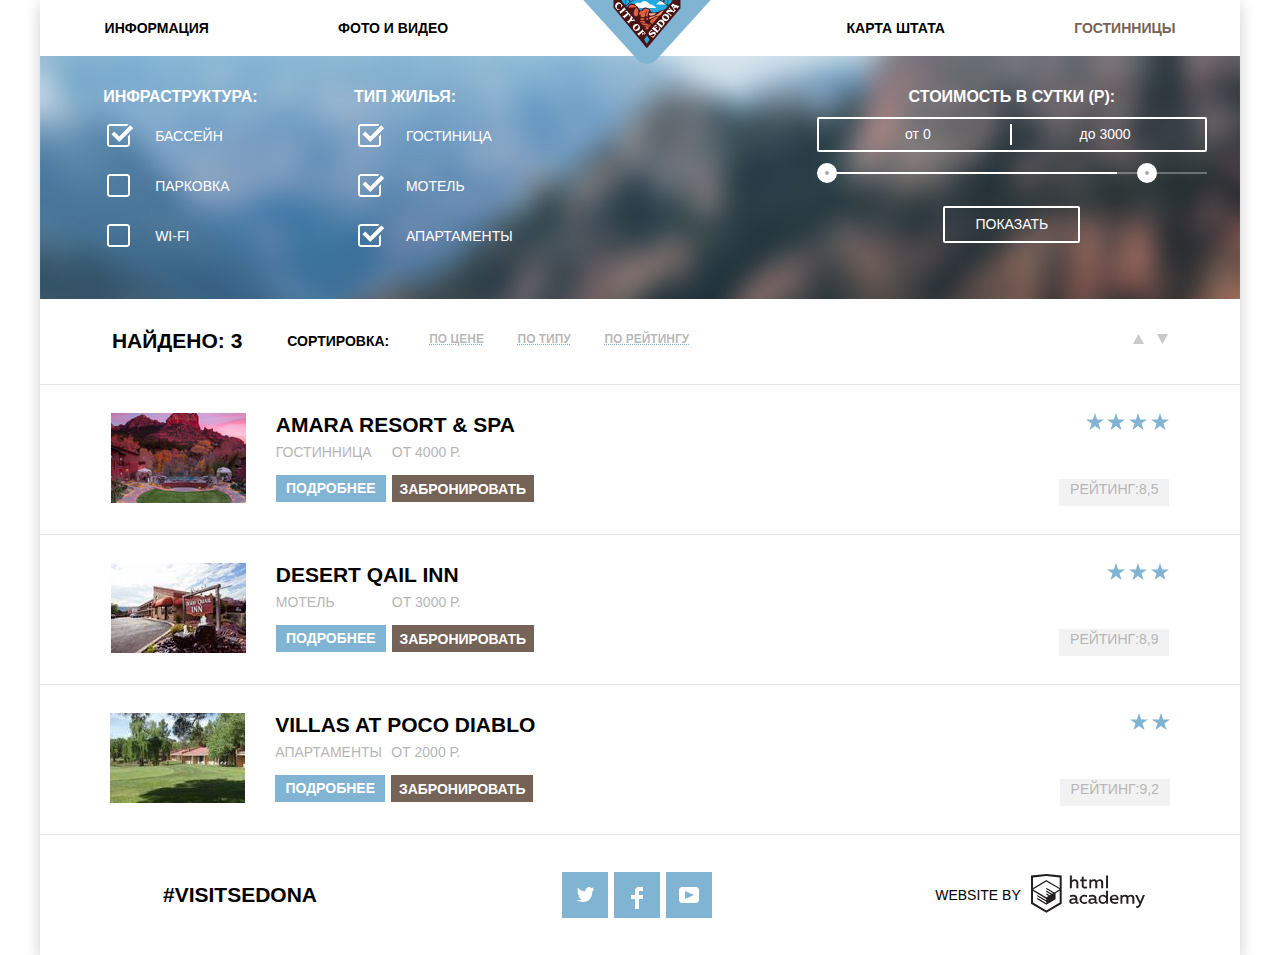
==== commit ad713d91: "css оформление" ====
--- a/catalog.html
+++ b/catalog.html
@@ -120,33 +120,35 @@
         </form>
       </section>
       <section class='search-options'>
-        <div class='search-result'>
-          <b>
-		    Найдено: 3
-		  </b>
-        </div>
-	    <div class='search-criteria'>
-	      <p>
-		    Сортировка:
-		  </p>
-          <ul class='search-parameters'>
-            <li>
-			  <a class='active' href='#'>
-			    По цене
-			  </a>
-			</li>
-            <li>
-			  <a href='#'>
-			    По типу
-			  </a>
-			</li>
-            <li>
-			  <a href='#'>
-			    По рейтингу
-			  </a>
-			</li>
-          </ul>
-	    </div>
+	    <div class='search-type'>
+          <span class='search-result'>
+            <b>
+		      Найдено: 3
+		    </b>
+          </span>
+	      <div class='search-criteria'>
+	        <p>
+		      Сортировка:
+		    </p>
+            <ul class='search-parameters'>
+              <li>
+			    <a class='active' href='#'>
+			      По цене
+			    </a>
+			  </li>
+              <li>
+			    <a href='#'>
+			      По типу
+			    </a>
+			  </li>
+              <li>
+			    <a href='#'>
+			      По рейтингу
+			    </a>
+			  </li>
+            </ul>
+	      </div>
+		</div>  
 	    <div class='arrows'>
           <ul class='search-arrows' style='display: flex;'>
             <li class='arrow-up'>
@@ -177,79 +179,83 @@
 		  Дома в Седона
 		</h1>
 	    <div class='catalog-list'>
+		  <div class='picture-info'>
+	        <div class='catalog-picture'>
+		      <img class='img_amara' src='img/amara.jpg'  alt='house-picture'>
+		    </div>
+		    <div class='catalog-info'>
+		      <span class='house-title'>
+			    <a href='#'>
+			      Amara resort & SPA
+			    </a>
+			  </span>		    
+			  <div class='catalog-type'>
+			    <span class='catalog-info-tite'>
+			      Гостинница
+			    </span>
+		        <button class='button-info'>
+			      подробнее
+			    </button>
+			  </div>
+              <div class='catalog-reservation'>
+     		    <span class='catalog-info-tite'>
+			      от 4000 р.
+			    </span>
+	  	        <button class='button-reservation'>
+			      забронировать 
+		        </button>
+			  </div>
+		    </div>
+		  </div>
+		  <div class='catalog-rate'>
+		    <div class='rate-stars'>
+			  <svg xmlns='http://www.w3.org/2000/svg' width='18' height='17' viewBox='0 0 18 17'>
+			    <path fill='#81B3D2' d='M9.002 0l2.126 6.494h6.877l-5.564 4.012L14.566 17l-5.564-4.013L3.438 17l2.126-6.494L0 6.494h6.878z'/>
+			  </svg>
+			  <svg xmlns='http://www.w3.org/2000/svg' width='18' height='17' viewBox='0 0 18 17'>
+			    <path fill='#81B3D2' d='M9.002 0l2.126 6.494h6.877l-5.564 4.012L14.566 17l-5.564-4.013L3.438 17l2.126-6.494L0 6.494h6.878z'/>
+			  </svg>
+			  <svg xmlns='http://www.w3.org/2000/svg' width='18' height='17' viewBox='0 0 18 17'>
+			    <path fill='#81B3D2' d='M9.002 0l2.126 6.494h6.877l-5.564 4.012L14.566 17l-5.564-4.013L3.438 17l2.126-6.494L0 6.494h6.878z'/>
+			  </svg>
+			  <svg xmlns='http://www.w3.org/2000/svg' width='18' height='17' viewBox='0 0 18 17'>
+			    <path fill='#81B3D2' d='M9.002 0l2.126 6.494h6.877l-5.564 4.012L14.566 17l-5.564-4.013L3.438 17l2.126-6.494L0 6.494h6.878z'/>
+			  </svg>
+		    </div>
+		    <div class='rate-number'>
+		      Рейтинг:8,5
+		    </div>  
+		  </div>
+	    </div>
+	  </section>
+	  <section class='catalog-list'>
+	    <div class='picture-info'>
 	      <div class='catalog-picture'>
-		    <img class='img_amara' src='img/amara.jpg'  alt='house-picture'>
+		    <img class='img_desert' src='img/desert.jpg'  alt='house-picture'>
 		  </div>
 		  <div class='catalog-info'>
 		    <span class='house-title'>
-			  <a href='#'>
-			    Amara resort & SPA
-			  </a>
-			</span>		    
-			<div class='catalog-type'>
-			  <span class='catalog-info-tite'>
-			    Гостинница
+		      <a href='#'>
+			    Desert qail inn
+		      </a>
+		    </span>
+		    <div class='catalog-type'>
+		      <span class='catalog-info-tite'>
+			    мотель
 			  </span>
 		      <button class='button-info'>
 			    подробнее
 			  </button>
-			</div>
+		    </div>
             <div class='catalog-reservation'>
      		  <span class='catalog-info-tite'>
-			    от 4000 р.
+			    от 3000 р.
 			  </span>
 	  	      <button class='button-reservation'>
 			    забронировать 
 		      </button>
-			</div>
-		  </div>
-		  <div class='catalog-rate'>
-		    <div class='rate-stars'>
-			  <svg xmlns='http://www.w3.org/2000/svg' width='18' height='17' viewBox='0 0 18 17'>
-			    <path fill='#81B3D2' d='M9.002 0l2.126 6.494h6.877l-5.564 4.012L14.566 17l-5.564-4.013L3.438 17l2.126-6.494L0 6.494h6.878z'/>
-			  </svg>
-			  <svg xmlns='http://www.w3.org/2000/svg' width='18' height='17' viewBox='0 0 18 17'>
-			    <path fill='#81B3D2' d='M9.002 0l2.126 6.494h6.877l-5.564 4.012L14.566 17l-5.564-4.013L3.438 17l2.126-6.494L0 6.494h6.878z'/>
-			  </svg>
-			  <svg xmlns='http://www.w3.org/2000/svg' width='18' height='17' viewBox='0 0 18 17'>
-			    <path fill='#81B3D2' d='M9.002 0l2.126 6.494h6.877l-5.564 4.012L14.566 17l-5.564-4.013L3.438 17l2.126-6.494L0 6.494h6.878z'/>
-			  </svg>
-			  <svg xmlns='http://www.w3.org/2000/svg' width='18' height='17' viewBox='0 0 18 17'>
-			    <path fill='#81B3D2' d='M9.002 0l2.126 6.494h6.877l-5.564 4.012L14.566 17l-5.564-4.013L3.438 17l2.126-6.494L0 6.494h6.878z'/>
-			  </svg>
-		    </div>
-		    <div class='rate-number'>
-		      Рейтинг:8,5
-		    </div>  
-		  </div>
-	    </div>
-	  </section>
-	  <section class='catalog-list'>
-	    <div class='catalog-picture'>
-		  <img class='img_desert' src='img/desert.jpg'  alt='house-picture'>
-		</div>
-		<div class='catalog-info'>
-		  <span class='house-title'>
-		    <a href='#'>
-			  Desert qail inn
-		    </a>
-		  </span>
-		  <div class='catalog-type'>
-		    <span class='catalog-info-tite'>
-			  мотель
-			</span>
-		    <button class='button-info'>
-			  подробнее
-			</button>
-		  </div>
-          <div class='catalog-reservation'>
-     		<span class='catalog-info-tite'>
-			  от 3000 р.
-			</span>
-	  	    <button class='button-reservation'>
-			  забронировать 
-		    </button>
-	      </div>
+	        </div>
+		  </div>
 		</div>
 		<div class='catalog-rate'>
 		  <div class='rate-stars'>
@@ -275,28 +281,30 @@
 		</div>
 	  </section>
       <section class='catalog-list'>
-	    <div class='catalog-picture'>
-		  <img class='img_villas' src='img/villas.jpg'  alt='house-picture'>
-		</div>
-		<div class='catalog-info'>
-		  <span class='house-title'>
-		    <a href='#'>
-		      Villas at poco diablo
-		    </a>
-		  </span>		    
-		  <div class='catalog-type'>
-		    <span class='catalog-info-tite'>
-			  апартаменты
-		    </span>
-		    <button class='button-info'>
-			  подробнее
-			</button>
-		  </div>
-          <div class='catalog-reservation'>
-     		<span class='catalog-info-tite'>от 2000 р.</span>
-	  	    <button class='button-reservation'>
-			  забронировать 
-		    </button>
+	    <div class='picture-info'>
+	      <div class='catalog-picture'>
+		    <img class='img_villas' src='img/villas.jpg'  alt='house-picture'>
+		  </div>
+		  <div class='catalog-info'>
+		    <span class='house-title'>
+		      <a href='#'>
+		        Villas at poco diablo
+		      </a>
+		    </span>		    
+		    <div class='catalog-type'>
+		      <span class='catalog-info-tite'>
+			    апартаменты
+		      </span>
+		      <button class='button-info'>
+			    подробнее
+			  </button>
+		    </div>
+            <div class='catalog-reservation'>
+     		  <span class='catalog-info-tite'>от 2000 р.</span>
+	  	      <button class='button-reservation'>
+			    забронировать 
+		      </button>
+		    </div>
 		  </div>
 		</div>
 		<div class='catalog-rate'>
@@ -318,21 +326,24 @@
 		</div>
 	  </section>	  
 	</main>	
-    <footer class='footer-contacts'>
+	
+	<footer class='footer-contacts-catalog'>
 	  <div class='contacts'>
         <div class='footer-block-tag'>
           <p class='footer-tag'>
-            <a href='#'>#visitsedona</a> 
+            <a href='#'>
+			  #visitsedona
+			</a> 
           </p>
-        </div> 
+        </div>
         <div class='footer-block-social'>
 		  <div class='social-button'>
 			<a href='#'>
 			  <span class='visually-hidden'>
 			    Twitter-web
 			  </span>
-			  <svg xmlns="http://www.w3.org/2000/svg" xmlns:xlink="http://www.w3.org/1999/xlink" width="17" height="15" viewBox="0 0 17 15">
-			    <path fill="#FFF" d="M10.95.144c1.685-.496 2.984.27 3.577 1.179.673-.231 1.331-.481 2.011-.708a2.345 2.345 0 0 1-.857 1.768c.685.17 1.304-.491 1.304-.491-.169 1-1.006 1.788-1.563 2.024-.231 6.75-3.175 11.217-10.077 11.082h-.446c-.41 0-4.164-.46-4.898-1.887 2.271.196 3.893-.422 4.693-1.177-.96-.3-2.679-.477-2.979-2.95.349.106.564.228 1.19.119C1.705 8.247.374 7.53.448 5.33c.285.328 1.067.536 1.34.472C1.085 5.561-.182 2.442.894.85c1.818 1.854 3.735 3.606 7.152 3.773C8.254 2.33 9.183.793 10.95.144z"/>
+			  <svg class='svg-social' xmlns="http://www.w3.org/2000/svg" xmlns:xlink="http://www.w3.org/1999/xlink" width="17" height="15" viewBox="0 0 17 15">
+			    <path fill='#FFF' d="M10.95.144c1.685-.496 2.984.27 3.577 1.179.673-.231 1.331-.481 2.011-.708a2.345 2.345 0 0 1-.857 1.768c.685.17 1.304-.491 1.304-.491-.169 1-1.006 1.788-1.563 2.024-.231 6.75-3.175 11.217-10.077 11.082h-.446c-.41 0-4.164-.46-4.898-1.887 2.271.196 3.893-.422 4.693-1.177-.96-.3-2.679-.477-2.979-2.95.349.106.564.228 1.19.119C1.705 8.247.374 7.53.448 5.33c.285.328 1.067.536 1.34.472C1.085 5.561-.182 2.442.894.85c1.818 1.854 3.735 3.606 7.152 3.773C8.254 2.33 9.183.793 10.95.144z"/>
 			  </svg>   
 			</a>
 		  </div>
@@ -341,42 +352,39 @@
 			  <span class='visually-hidden'>
 			    Facebook-web
 			  </span>
-			  <svg xmlns="http://www.w3.org/2000/svg" width="12" height="22" viewBox="0 0 12 22">
-			    <path fill="#FFF" d="M12 4V0H8a4 4 0 0 0-4 4v4H0v4h4v10h4V12h4V8H8V4h4z"/>
+			  <svg class='svg-social' xmlns="http://www.w3.org/2000/svg" width="12" height="22" viewBox="0 0 12 22">
+				<path fill='#FFF' d="M12 4V0H8a4 4 0 0 0-4 4v4H0v4h4v10h4V12h4V8H8V4h4z"/>
 			  </svg>		   
 			</a>
 		  </div>
 		  <div class='social-button'>
-			<a href='#'>
+		    <a href='#'>
 			  <span class='visually-hidden'>
 			    Youtube-web
 			  </span>
-			  <svg xmlns='http://www.w3.org/2000/svg' xmlns:xlink='http://www.w3.org/1999/xlink' width='20' height='16' viewBox='0 0 20 16'>
-			    <path fill='#ffffff' d='M17 0H3C1.35 0 0 1.35 0 3v10c0 1.65 1.35 3 3 3h14c1.65 0 3-1.35 3-3V3c0-1.65-1.35-3-3-3zM6.027 11.998V4.002L15.014 8l-8.987 3.998z'/>
+			  <svg class='svg-social' xmlns='http://www.w3.org/2000/svg' xmlns:xlink='http://www.w3.org/1999/xlink' width='20' height='16' viewBox='0 0 20 16'>
+			    <path fill='#FFF' d='M17 0H3C1.35 0 0 1.35 0 3v10c0 1.65 1.35 3 3 3h14c1.65 0 3-1.35 3-3V3c0-1.65-1.35-3-3-3zM6.027 11.998V4.002L15.014 8l-8.987 3.998z'/>
 			  </svg>
 			</a>
 		  </div>	 
-        </div>		  
+        </div>	
         <div class='footer-block-copyrite'> 
-          <div>
-			website by 
-		  </div>
-		  <div>
-            <a href='https://htmlacademy.ru/'>
-              <span class='visually-hidden'>
-			    logo-html-academy
-			  </span>
-              <svg id="Layer_1" data-name="Layer 1" xmlns="http://www.w3.org/2000/svg" width='114' viewBox="0 0 108.08 36.85">
-			  <title>
-			    logo-htmlacademy
-			  </title>
-			  <path d="M44.61,26.88a2,2,0,0,0,.55-0.1v1.33a3.25,3.25,0,0,1-1.18.21,1.67,1.67,0,0,1-1.67-1,4.84,4.84,0,0,1-3.14,1.08c-1.51,0-2.91-.83-2.91-2.55,0-2.13,2-2.79,3.71-2.79a11.08,11.08,0,0,1,2.17.25v-0.3c0-1-.76-1.77-2.19-1.77a7.42,7.42,0,0,0-3,.64v-1.7a10.21,10.21,0,0,1,3.19-.55c2.36,0,3.81,1.12,3.81,3.65v3a0.54,0.54,0,0,0,.49.59h0.17Zm-6.44-1.13A1.35,1.35,0,0,0,39.63,27h0.11a3.39,3.39,0,0,0,2.41-1V24.58a9.72,9.72,0,0,0-1.81-.21c-1,0-2.16.33-2.16,1.38h0Zm12.36-6.11a5,5,0,0,1,2.57.64V22a4.08,4.08,0,0,0-2.3-.7,2.75,2.75,0,1,0,0,5.49,5,5,0,0,0,2.43-.64v1.71a6.27,6.27,0,0,1-2.76.57A4.21,4.21,0,0,1,46,24.51q0-.21,0-0.41a4.32,4.32,0,0,1,4.18-4.46h0.38Zm12.17,7.24a2,2,0,0,0,.55-0.1v1.33a3.25,3.25,0,0,1-1.18.21,1.67,1.67,0,0,1-1.67-1,4.84,4.84,0,0,1-3.14,1.08c-1.51,0-2.91-.83-2.91-2.55,0-2.13,2-2.79,3.71-2.79a11.08,11.08,0,0,1,2.17.25v-0.3c0-1-.76-1.77-2.19-1.77a7.42,7.42,0,0,0-3,.64v-1.7a10.21,10.21,0,0,1,3.19-.55c2.36,0,3.81,1.12,3.81,3.65v3a0.54,0.54,0,0,0,.49.59h0.17Zm-6.44-1.13A1.35,1.35,0,0,0,57.73,27h0.11a3.39,3.39,0,0,0,2.41-1V24.58a9.72,9.72,0,0,0-1.81-.21c-1.06,0-2.16.33-2.16,1.38h0ZM73,16V28.2H71.35V26.88a3.88,3.88,0,0,1-3.19,1.54,4.4,4.4,0,0,1,0-8.78,3.81,3.81,0,0,1,3,1.3V16H73Zm-4.53,5.22a2.76,2.76,0,1,0,0,5.52A2.86,2.86,0,0,0,71.15,25V23A2.91,2.91,0,0,0,68.49,21.27ZM79,19.64c3.31,0,4.46,2.68,3.92,5.09H76.7c0.21,1.5,1.67,2.11,3.19,2.11a6.11,6.11,0,0,0,2.64-.59v1.6a7.14,7.14,0,0,1-3,.57C77,28.42,74.78,27,74.78,24a4.18,4.18,0,0,1,4-4.39H79Zm0.09,1.54a2.28,2.28,0,0,0-2.44,2.1v0.06H81.3A2,2,0,0,0,79.13,21.18Zm5.73,7V19.87h1.65v1a3.81,3.81,0,0,1,2.78-1.27A2.86,2.86,0,0,1,91.89,21a4.12,4.12,0,0,1,2.91-1.33A3.06,3.06,0,0,1,98,23V28.2h-1.9V23.05a1.59,1.59,0,0,0-1.42-1.75H94.42a2.8,2.8,0,0,0-2.07,1.12V28.2h-1.9V23.05A1.59,1.59,0,0,0,89,21.31H88.8a3,3,0,0,0-2.21,1.29v5.63H84.86Zm21.31-8.33h1.9l-3.91,9.46c-0.9,2.17-2.09,2.86-3.35,2.86a4.76,4.76,0,0,1-1.1-.14V30.46a2.86,2.86,0,0,0,.85.12c0.9,0,1.58-.64,2.07-1.9l0.17-.42-4-8.4h2l2.86,6.29ZM38.73,1.46V6.22a3.81,3.81,0,0,1,2.7-1.14,3.25,3.25,0,0,1,3.44,3.4v5.15H43V8.72a1.81,1.81,0,0,0-1.61-2h-0.3a2.93,2.93,0,0,0-2.32,1.39v5.52h-1.9V1.46h1.9ZM49.94,2.31v3h3V6.91h-3v3.81c0,1.1.5,1.46,1.58,1.46a4.49,4.49,0,0,0,1.69-.33v1.6A6.8,6.8,0,0,1,51,13.8a2.55,2.55,0,0,1-2.86-2.74V6.89H46.58V5.26h1.5V2.74Zm5.4,11.31V5.28H57v1A3.81,3.81,0,0,1,59.77,5a2.86,2.86,0,0,1,2.6,1.33A4.12,4.12,0,0,1,65.28,5,3.06,3.06,0,0,1,68.44,8.4v5.21h-1.9V8.46a1.59,1.59,0,0,0-1.42-1.75H64.89a2.8,2.8,0,0,0-2.07,1.12v5.78h-1.9V8.46A1.59,1.59,0,0,0,59.5,6.71H59.27A3,3,0,0,0,57.06,8v5.63H55.34ZM71.17,1.45H73V13.6H71.17V1.45ZM14.71,0H14.55L0,1.54V28.21l14.55,8.66,14.55-8.66V1.54Zm12.5,27.1L14.55,34.64,1.9,27.12V16.18l12.59,7.5V25L5.86,19.9v1.31l8.68,5.21v1.39L5.87,22.65V24l8.68,5.21,8.75-5.24V18.31L27.2,16V27.12Zm0-12.53-3.48,2-1.6,1L14.51,13v1.31L21,18.23H21l-0.14.09-1,.54-5.37-3.2V17l4.24,2.52-1,.67-3.2-1.9v1.31l2.1,1.24L14.5,22.1,2,14.65,14.51,7.11Zm0-1.32L14.49,5.76,1.91,13.25v-10L14.56,1.92,27.21,3.25v10h0Z" transform="translate(0 -0.02)" fill="#231f20"/>
+          <span class='footer-text-1'>
+		    website by 
+	      </span>
+		  <div class='footer-text-2'>
+		    <span class='visually-hidden'>
+			  logo-html-academy
+			</span>
+			<a href='https://htmlacademy.ru/'>
+			  <svg id="Layer_1" data-name="Layer 1" xmlns="http://www.w3.org/2000/svg" width='114' viewBox="0 0 108.08 36.85"><title>logo-htmlacademy</title>
+				<path class='footer-copyrite-path' d="M44.61,26.88a2,2,0,0,0,.55-0.1v1.33a3.25,3.25,0,0,1-1.18.21,1.67,1.67,0,0,1-1.67-1,4.84,4.84,0,0,1-3.14,1.08c-1.51,0-2.91-.83-2.91-2.55,0-2.13,2-2.79,3.71-2.79a11.08,11.08,0,0,1,2.17.25v-0.3c0-1-.76-1.77-2.19-1.77a7.42,7.42,0,0,0-3,.64v-1.7a10.21,10.21,0,0,1,3.19-.55c2.36,0,3.81,1.12,3.81,3.65v3a0.54,0.54,0,0,0,.49.59h0.17Zm-6.44-1.13A1.35,1.35,0,0,0,39.63,27h0.11a3.39,3.39,0,0,0,2.41-1V24.58a9.72,9.72,0,0,0-1.81-.21c-1,0-2.16.33-2.16,1.38h0Zm12.36-6.11a5,5,0,0,1,2.57.64V22a4.08,4.08,0,0,0-2.3-.7,2.75,2.75,0,1,0,0,5.49,5,5,0,0,0,2.43-.64v1.71a6.27,6.27,0,0,1-2.76.57A4.21,4.21,0,0,1,46,24.51q0-.21,0-0.41a4.32,4.32,0,0,1,4.18-4.46h0.38Zm12.17,7.24a2,2,0,0,0,.55-0.1v1.33a3.25,3.25,0,0,1-1.18.21,1.67,1.67,0,0,1-1.67-1,4.84,4.84,0,0,1-3.14,1.08c-1.51,0-2.91-.83-2.91-2.55,0-2.13,2-2.79,3.71-2.79a11.08,11.08,0,0,1,2.17.25v-0.3c0-1-.76-1.77-2.19-1.77a7.42,7.42,0,0,0-3,.64v-1.7a10.21,10.21,0,0,1,3.19-.55c2.36,0,3.81,1.12,3.81,3.65v3a0.54,0.54,0,0,0,.49.59h0.17Zm-6.44-1.13A1.35,1.35,0,0,0,57.73,27h0.11a3.39,3.39,0,0,0,2.41-1V24.58a9.72,9.72,0,0,0-1.81-.21c-1.06,0-2.16.33-2.16,1.38h0ZM73,16V28.2H71.35V26.88a3.88,3.88,0,0,1-3.19,1.54,4.4,4.4,0,0,1,0-8.78,3.81,3.81,0,0,1,3,1.3V16H73Zm-4.53,5.22a2.76,2.76,0,1,0,0,5.52A2.86,2.86,0,0,0,71.15,25V23A2.91,2.91,0,0,0,68.49,21.27ZM79,19.64c3.31,0,4.46,2.68,3.92,5.09H76.7c0.21,1.5,1.67,2.11,3.19,2.11a6.11,6.11,0,0,0,2.64-.59v1.6a7.14,7.14,0,0,1-3,.57C77,28.42,74.78,27,74.78,24a4.18,4.18,0,0,1,4-4.39H79Zm0.09,1.54a2.28,2.28,0,0,0-2.44,2.1v0.06H81.3A2,2,0,0,0,79.13,21.18Zm5.73,7V19.87h1.65v1a3.81,3.81,0,0,1,2.78-1.27A2.86,2.86,0,0,1,91.89,21a4.12,4.12,0,0,1,2.91-1.33A3.06,3.06,0,0,1,98,23V28.2h-1.9V23.05a1.59,1.59,0,0,0-1.42-1.75H94.42a2.8,2.8,0,0,0-2.07,1.12V28.2h-1.9V23.05A1.59,1.59,0,0,0,89,21.31H88.8a3,3,0,0,0-2.21,1.29v5.63H84.86Zm21.31-8.33h1.9l-3.91,9.46c-0.9,2.17-2.09,2.86-3.35,2.86a4.76,4.76,0,0,1-1.1-.14V30.46a2.86,2.86,0,0,0,.85.12c0.9,0,1.58-.64,2.07-1.9l0.17-.42-4-8.4h2l2.86,6.29ZM38.73,1.46V6.22a3.81,3.81,0,0,1,2.7-1.14,3.25,3.25,0,0,1,3.44,3.4v5.15H43V8.72a1.81,1.81,0,0,0-1.61-2h-0.3a2.93,2.93,0,0,0-2.32,1.39v5.52h-1.9V1.46h1.9ZM49.94,2.31v3h3V6.91h-3v3.81c0,1.1.5,1.46,1.58,1.46a4.49,4.49,0,0,0,1.69-.33v1.6A6.8,6.8,0,0,1,51,13.8a2.55,2.55,0,0,1-2.86-2.74V6.89H46.58V5.26h1.5V2.74Zm5.4,11.31V5.28H57v1A3.81,3.81,0,0,1,59.77,5a2.86,2.86,0,0,1,2.6,1.33A4.12,4.12,0,0,1,65.28,5,3.06,3.06,0,0,1,68.44,8.4v5.21h-1.9V8.46a1.59,1.59,0,0,0-1.42-1.75H64.89a2.8,2.8,0,0,0-2.07,1.12v5.78h-1.9V8.46A1.59,1.59,0,0,0,59.5,6.71H59.27A3,3,0,0,0,57.06,8v5.63H55.34ZM71.17,1.45H73V13.6H71.17V1.45ZM14.71,0H14.55L0,1.54V28.21l14.55,8.66,14.55-8.66V1.54Zm12.5,27.1L14.55,34.64,1.9,27.12V16.18l12.59,7.5V25L5.86,19.9v1.31l8.68,5.21v1.39L5.87,22.65V24l8.68,5.21,8.75-5.24V18.31L27.2,16V27.12Zm0-12.53-3.48,2-1.6,1L14.51,13v1.31L21,18.23H21l-0.14.09-1,.54-5.37-3.2V17l4.24,2.52-1,.67-3.2-1.9v1.31l2.1,1.24L14.5,22.1,2,14.65,14.51,7.11Zm0-1.32L14.49,5.76,1.91,13.25v-10L14.56,1.92,27.21,3.25v10h0Z" transform="translate(0 -0.02)" fill="#231f20"/>
 			  </svg>
 			</a>
 			<h3 class='visually-hidden'>
 			  html academy
 			</h3>
-		  </div>
+	      </div>
 	    </div>
 	  </div> 
     </footer>
--- a/css/style.css
+++ b/css/style.css
@@ -4,83 +4,57 @@
     color: black;
     text-transform: uppercase;
     list-style: none;
-    width: 1200px;
     box-shadow: 0px 5px 15px 0px rgba(0, 0, 1, 0.2); 
-	width: 1200px;
+	max-width: 1200px;
 	margin: 0 auto;
 	min-height: 100vh;
 	font-stretch: semi-condensed;
-}
-
+	position:relative;
+}
 
 .main-navigation{
 	display:flex;
 	flex-direction:row;
     align-content: flex-start;
 	font-weight: bold;
-}
-
-
-.nav-item1{
-	color:black;
-	padding-right: 160px;
-	list-style: none;
-}
-
-.nav-item2{
-	color:black;
-	padding-right: 128px;
-	list-style: none;
-}
-
-.nav-item4{
-	color:black;
-	padding-right: 160px;
-	list-style: none;
-}
-
-.nav-item5{
-	list-style: none;
-}
-
-.main-header-logo{
-	color:black;
-	padding-right: 140px;
-	list-style: none;
+	height:56px;
+}
+
+.svg_logo_sedona{
+	width:140px;
+	height:70px;
 }
 
 .nav-item1,
 .nav-item2,
 .nav-item4,
-.nav-item5{
-	margin-bottom: 44px;
-}
-
+.nav-item5,
+.main-header-logo{
+	color:black;
+	list-style: none;
+}
 
 .main-header-logo{
 	min-width: 140px;
 	min-height: 70px;
-	margin-bottom: 20px;
-}
-
-.main-header-logo{
-    z-index:1;  
+	box-sizing:border-box;
+	font-size:0;
 }
 
 .site-navigation{
-	position: absolute;
 	box-sizing:border-box;
 	display:flex;
 	align-items:center;
 	margin:0;
-	width:1200px;
-	padding-left:66px;
+	width:100%;
+	padding:0;
+	justify-content: space-around;
+	white-space:none;
 }
 
 .logo-image{
 	position: relative;
-    z-index:-1;
-    margin-top:56px;	
+    z-index:-1;	
 }
 
 .site-navigation a:hover{
@@ -102,78 +76,49 @@
     background-color: #663d15;
 }
 
-.block-picture-house{
-	box-sizing:border-box;
-	max-width:800px;
-	order: 2;
-}
-
-.picture-service-2{
+
+.picture-service-2,
+.picture-service-1{
 	display:flex;
 	flex-direction:row;	
 	height:256px;
-}
-
-.picture-service-1{
-	display:flex;
-	flex-direction:row;	
-	height:256px;
-}
-
-.service{
-	display: flex;
-	flex-direction: row;
-	padding-left:20px; 
-	padding-top: 25px;
+	width:100%;
 }
 
 .service-item{
 	align-items:center;
 }
 
-.service-item-1{
-    margin-left:8px;	
-	box-sizing:border-box;
-	min-width: 280px;
-	line-height: 21px;
-}
-.service-item-2{
-	margin-left:115px; 
-	box-sizing:border-box;
-	min-width: 290px;
-	line-height: 21px;
-}
-
-.service-item-3{
-	margin-left:115px; 
-	box-sizing:border-box;
-	min-width: 290px;
-	line-height: 21px;
-}
-
-.service-item-4{
-	margin-left:40px;
+.service-item-4,
+.service-item-5,
+.service-item-6,
+.service-item-3,
+.service-item-2,
+.service-item-1{	
 	box-sizing:border-box;
 	line-height: 21px;
-}
-.service-item-5{
-	margin-left:190px;
-	line-height: 21px;
-}
-
-.service-item-6{
-	margin-left:170px;
-	line-height: 21px;
+	flex-grow:1;
 }
 
 .block-picture-house{
 	box-sizing: border-box;
-	min-width: 800px;
+	width: 100%;
 	min-height: 256px;
+	order: 2;
+	flex-grow:2;
+}
+
+.block-picture-bridge{
+	box-sizing: border-box;
+	width: 100%;
+	min-height: 256px;
+	flex-grow:2;
+
 }
 
 .footer-text-1{
     align-self:center;	
+	margin-right:10px;
 }
 
 .container{
@@ -197,7 +142,6 @@
 .service-block-1{
 	color: white;
 	background-color: #81b3d2;
-	width:400px;
 	height: 256px;
 	text-align: center;
 	padding-top: 24px;
@@ -205,19 +149,13 @@
 	order: 1;
 	padding-left:31px;
 	padding-right:31px;
+	flex-grow:1;
 }
 
 .infoindex-2{
 	box-sizing: border-box;
 	padding-top:5px;
 	padding-bottom:5px;
-}
-
-.block-picture-bridge{
-	box-sizing: border-box;
-	min-width: 800px;
-	min-height: 256px;
-
 }
 
 .picture-title{
@@ -241,29 +179,29 @@
 }
 
 .map_img{
-	max-width:1200px;
+	width:100%;
 }
 
 
 .img_devil_photo{
-	height:256px;
-	max-width:800px;
+	max-height:256px;
+	width:100%;
+	object-fit: cover;
 }
 
 .img_hotel_photo{
-	height:256px;
-	max-width:800px;
+	width:100%;
+	object-fit: cover;
 }
 
 .img_amara,
 .img_desert,
 .img_villas{
-	height:90px;
-	max-width:135px;
+	width:100%;
 }
 
 .img_sedona_logo{
-	min-width:1200px;
+	width:100%;
 	height:508px;
 }
 
@@ -275,25 +213,36 @@
 .service-2{
 	background-color: #eeeeee;
 	display: flex;
-	flex-direction: row;
 	margin: 0;
+	padding:0;
 	min-height: 256px;
 	box-sizing: border-box;
 	text-align: center;
 	color: #7d7d7d;
 	list-style: none;
-	padding-top: 10px;
-	padding-left:80px;
+	width:100%;
 }
 
 .service-block{
 	text-align: center;
 }
 
-.service-content{
+.service-content-1{
 	list-style: none;
 	display: flex;
 	margin:0;
+	padding:0;
+	justify-content:space-around;
+	padding-top: 60px;
+	padding-bottom:55px;
+}
+
+.service-content-2{
+	list-style: none;
+	display: flex;
+	margin:0;
+	padding:0;
+	justify-content:space-around;
 }
 
 .info-text{
@@ -307,8 +256,6 @@
 	color: #7d7d7d;
 	list-style: none;
 	line-height: 24px;
-	margin-top: 30px;
-	margin-bottom: 52px;
 }
 
 .button-container{
@@ -334,13 +281,13 @@
     text-align: center;	
 	min-height: 36px;
 	margin-top:50px;
-	
 }
 
 .search-data-button{
 	font:inherit;
 	font-size:21px;
 	position: absolute;
+	font-weight: bold;
 	background-color: #766357;
 	box-sizing: border-box;
 	width: 568px;
@@ -358,18 +305,11 @@
 
 .search-data-button:hover{
     background-color: #604e43;
-	font-weight: bold;
 }
 
 .search-data-button:active{
-    background-color: #604e43;
+    background-color: #503e33;
 	color: #857871;
-	font-weight: bold;
-}
-
-.info-345{
-	box-sizing: border-box;
-	min-height:255;
 }
 
 .item-title,
@@ -379,7 +319,7 @@
 	font-weight: bold;
     text-align: center;	
 	line-height: 26px;
-	padding-top:18px;
+	margin-top:30px;
 }
 
 .item-title-service{
@@ -445,20 +385,6 @@
 	cursor: pointer;
 	margin-right:-13px;
 	
-}
-
-.reservation-block{
-	font-family: 'PTSans', Arial, sans-serif;
-	font-size: 14px;
-	font-weight: bold;
-	color: black;
-	text-transform: uppercase;
-    list-style: none;
-    line-height: 26px;
-	width: 568px;
-	padding-left: 55px;
-	padding-right: 55px;
-	box-sizing: border-box;
 }
 
 .clear-float{
@@ -560,26 +486,26 @@
 }
 
 .map{
-	position:absolute; 
-	position: bottom;
 	z-index:-1;
 }
 
 .footer-contacts{
-	position: relative;
+	position:absolute;
 	background-color: rgba(255,255,255,0.8);
-	z-index:1;
-}
-
-.footer-margin{
-	margin-top:473px;
+	width:100%;
+	height:120px;
+	margin-top:-120px;
+}
+
+.footer-contacts-catalog{
+	background-color: rgba(255,255,255,1);
+	width:100%;
+	height:120px;
 }
 
 .contacts{
 	display:flex;
-	margin-left: 125px;
-	margin-right:100px;
-	justify-content: space-between;	
+	justify-content: space-around;	
     min-height:120px;
 }
 
@@ -598,27 +524,26 @@
 	justify-content:center;
 	align-items:center;
 	box-sizing: border-box;
-	width: 155;
-}
-
+	flex-grow:1;
+	width:30%;
+}
 
 .footer-block-social{
 	display:flex;
 	justify-content:center;
 	align-items:center;
 	box-sizing: border-box;
-	margin-left: 50px;
+	flex-grow:1;
+	width:30%;
 }
 
 .footer-block-copyrite{
 	display:flex;
-	justify-content:space-between;
-	box-sizing: border-box;
-	width: 220px;
-	align-items:center;
-}
-
-
+	justify-content:center;
+	box-sizing: border-box;
+	flex-grow:1;
+	width:30%;
+}
 
 .social-button:hover,
 .button-search:hover,
@@ -708,11 +633,6 @@
 .house-type,
 .price-option{
 	border:none;
-}
-
-.price-option{
-	margin-left:320px;
-	text-align: center;
 }
 
 
@@ -771,17 +691,25 @@
     color: white;
     background-position: top center;
     background-repeat: no-repeat;	
-    width:1200px;
-    height: 218px;
+    width:100%;
+    min-height: 218px;
     display:flex;
+	justify-content: space-around;
 }
 
 .infrastructure{
 	box-sizing: border-box;
 	text-align: left;
-	margin-left: 25px;
-	margin-right: 80px;
-}
+}
+
+.house-type{
+	margin-right:20%;
+}
+
+.price-option{
+	text-align: center;
+}
+
 
 input[type='checkbox'] + label {
 	position: relative;
@@ -839,7 +767,7 @@
     background-color: white;
 }
 .price-range .bar {
-    width: 82%;
+    width: 77%;
     height: 2px;
 }
 
@@ -869,10 +797,25 @@
 .search-options{
 	display:flex;
 	align-items:center;
+	justify-content: space-around;
 	box-sizing: border-box;
 	min-height: 86px;
 	border-bottom: 1px solid #e5e5e5;
 }
+
+.search-type{
+	display:flex;
+	padding-right: 300px;
+}
+
+.search-result{
+	align-self:center;
+	margin-right:45px;
+	font-size: 21px;
+	font-weight: bold;
+	box-sizing: border-box;
+}
+
 .search-criteria{
 	display:flex;
 	font-weight:bold;
@@ -880,16 +823,18 @@
 	line-height: 18px;
 }
 
-.arrows{
-	margin-left:400px
-}
-
 .search-parameters{
 	display:flex;
 	box-sizing: border-box;
-	width:280px;
+	width:300px;
 	justify-content: space-between;
 }
+
+.search-arrows{
+	display: flex;
+	box-sizing: border-box;
+    padding:0;
+}	
 
 .search-parameters,
 .search-arrows{
@@ -897,14 +842,6 @@
 	font-size: 12px;
 }
 
-.search-result{
-	font-size: 21px;
-	font-weight: bold;
-	margin-left:73px;
-	margin-right:50px;
-	box-sizing: border-box;
-	width:150px;
-}
 
  .search-parameters a{
 	font-size: 12px;
@@ -948,7 +885,7 @@
     box-sizing: border-box;
 	background: transparent;
 	min-height: 21px;
-    width:150px;
+    width:48%;
 }
 
 .price-input-2{
@@ -961,14 +898,7 @@
 	background: transparent;
 	min-height: 21px;
 	border-left: 2px solid white;
-	width:150px;
-}
-
-
-.search-arrows{
-	display: flex;
-	box-sizing: border-box;
-	width: 35px;
+	width:50%;
 }
 
 .search-arrows-path:hover{
@@ -1000,12 +930,35 @@
 	display:flex;
 	font-size: 14px;
 	color: #b6b6b6;
-	margin-left:73px;
 	border-bottom: 1px solid #e5e5e5;
-	align-items:center;
-	box-sizing: border-box;
-	height:150px;
-	
+	box-sizing: border-box;
+	min-height:150px;
+	justify-content:space-around;	
+    align-items:center;
+}
+
+.picture-info{
+	display:flex;
+}
+
+.catalog-picture{
+	box-sizing: border-box;
+	max-width:135px;
+	max-height: 150px;
+}
+
+.catalog-info{
+	box-sizing: border-box;
+	margin-left:30px;
+	vertical-align:middle;	
+}
+.catalog-rate{
+	position: relative;
+	text-align:right;
+	width:110px;
+	box-sizing: border-box;
+	margin-left:32%;
+	vertical-align:middle;	
 }
 
 .button-reservation:hover,
@@ -1083,33 +1036,6 @@
 	line-height: 21px;
 }
 
-.catalog-picture{
-	box-sizing: border-box;
-	min-width:135px;
-	min-height: 150px;
-	padding-top:30px; 
-	vertical-align:center;
-}
-
-.catalog-info{
-	min-width:270px;
-	min-height:150px;
-	box-sizing: border-box;
-	margin-left:30px;
-	vertical-align:center;
-	padding: 30px 0 30px 0;	
-}
-.catalog-rate{
-	position: relative;
-	text-align:right;
-	width:110px;
-	box-sizing: border-box;
-	height:150px;
-	margin-left:510px;
-	padding-top:30px;
-    padding-bottom:30px;
-}
-
 .arrow-up{
 	margin-right:13px;
 }
@@ -1160,15 +1086,20 @@
     text-transform: uppercase;
     line-height: 26px;
 	margin-top: 50px;
-	cursor:pointer;
-}
-
-
-.reservation-block {
+	cursor: pointer;
+}
+
+.modal-block {
+	font-family: 'PTSans', Arial, sans-serif;
+	font-size: 14px;
+	color: black;
+	text-transform: uppercase;
 	position: absolute;
 	z-index: 1;
 	left: 25.2%;
 	right: 25.2%;
+	list-style: none;
+    line-height: 26px;
 	margin: 0 auto;
 	width: 568px;	
 	min-height:400px;
@@ -1178,8 +1109,12 @@
 	box-shadow: 0 5px 15px 0 rgba(0, 0, 0, 0.2);
 	animation-name: bounce;
 	animation-duration: 0.6s;
-}
-
-
-
-
+	box-sizing: border-box;
+	padding-left: 55px;
+	padding-right: 55px;
+	display:none;
+}
+
+.js-modal-show{
+	display:flex;
+}
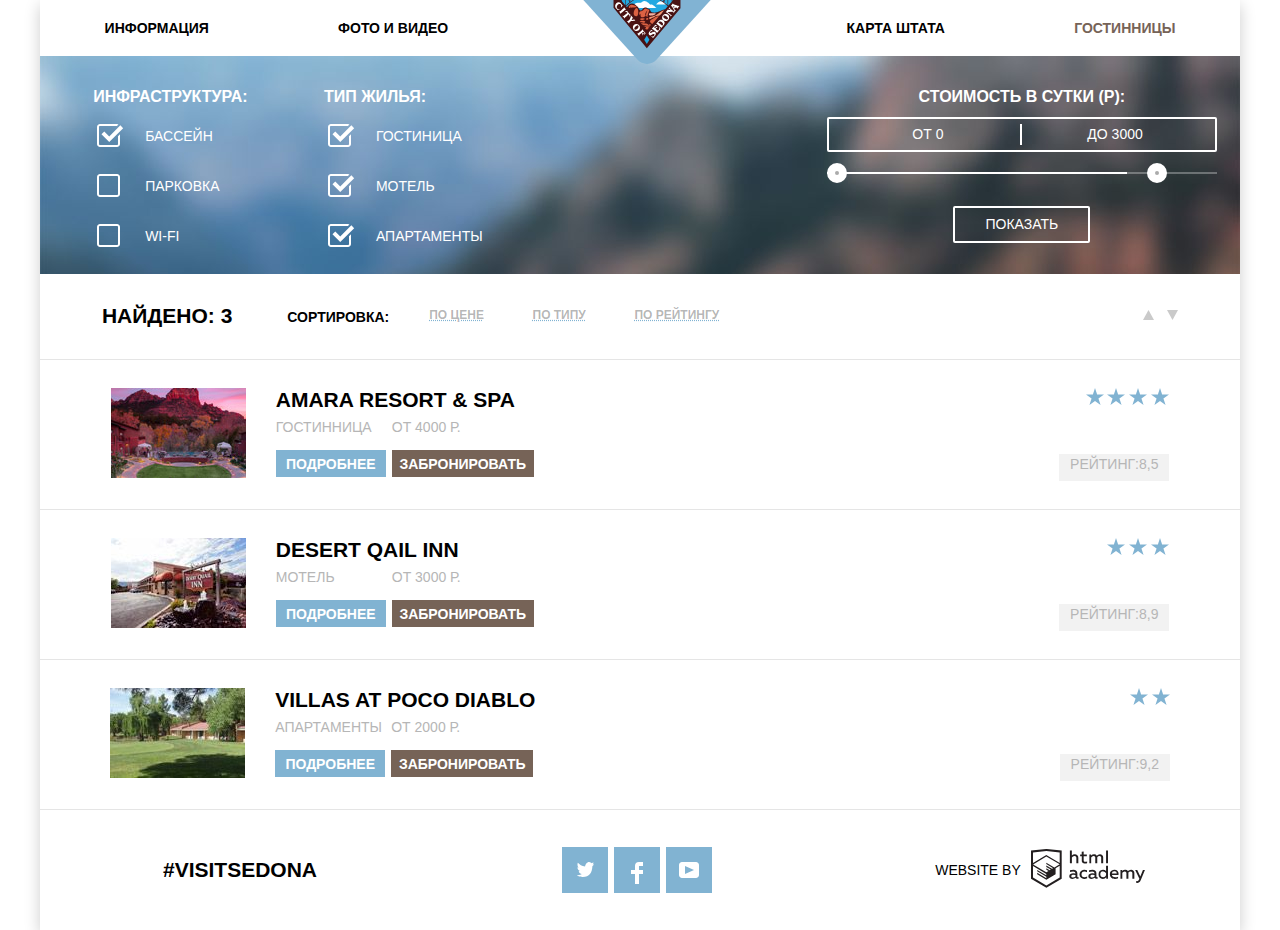
==== commit f4c76935: "Sedona final" ====
--- a/catalog.html
+++ b/catalog.html
@@ -18,7 +18,6 @@
           <li class='nav-item5 navigation-current'>Гостинницы</li>
         </ul>
       </nav>
-	  <div class='logo-image'>
     </header>
 	<main class='catalog'>	
 	  <h1 class='visually-hidden'>
@@ -87,7 +86,7 @@
               <label class='price-min'>
                 <input 
 				  class='price-input-1'
-				  type='price-text'
+				  type='text'
 				  name='min-price'
 				  value=' от 0'
 				  tabindex='7'
@@ -96,7 +95,7 @@
               <label class='price-max'>
                 <input 
 				  class='price-input-2'
-				  type='price-text'
+				  type='text'
 				  name='max-price'
 				  value='до 3000'
 				  tabindex='8'
--- a/css/style.css
+++ b/css/style.css
@@ -4,70 +4,84 @@
     color: black;
     text-transform: uppercase;
     list-style: none;
-    box-shadow: 0px 5px 15px 0px rgba(0, 0, 1, 0.2); 
-	max-width: 1200px;
-	margin: 0 auto;
-	min-height: 100vh;
-	font-stretch: semi-condensed;
-	position:relative;
-}
-
-.main-navigation{
-	display:flex;
-	flex-direction:row;
-    align-content: flex-start;
-	font-weight: bold;
-	height:56px;
-}
-
-.svg_logo_sedona{
-	width:140px;
-	height:70px;
+    -webkit-box-shadow: 0px 5px 15px 0px rgba(0, 0, 1, 0.2);
+            box-shadow: 0px 5px 15px 0px rgba(0, 0, 1, 0.2);
+    max-width: 1200px;
+    margin: 0 auto;
+    min-height: 100vh;
+    font-stretch: semi-condensed;
+    position: relative;
+}
+
+.main-navigation {
+    display: -webkit-box;
+    display: -ms-flexbox;
+    display: flex;
+    -webkit-box-orient: horizontal;
+    -webkit-box-direction: normal;
+        -ms-flex-direction: row;
+            flex-direction: row;
+    -ms-flex-line-pack: start;
+        align-content: flex-start;
+    font-weight: bold;
+    height: 56px;
+}
+
+.svg_logo_sedona {
+    width: 140px;
+    height: 70px;
 }
 
 .nav-item1,
 .nav-item2,
 .nav-item4,
 .nav-item5,
-.main-header-logo{
-	color:black;
-	list-style: none;
-}
-
-.main-header-logo{
-	min-width: 140px;
-	min-height: 70px;
-	box-sizing:border-box;
-	font-size:0;
-}
-
-.site-navigation{
-	box-sizing:border-box;
-	display:flex;
-	align-items:center;
-	margin:0;
-	width:100%;
-	padding:0;
-	justify-content: space-around;
-	white-space:none;
-}
-
-.logo-image{
-	position: relative;
-    z-index:-1;	
-}
-
-.site-navigation a:hover{
+.main-header-logo {
+    color: black;
+    list-style: none;
+}
+
+.main-header-logo {
+    min-width: 140px;
+    min-height: 70px;
+    -webkit-box-sizing: border-box;
+            box-sizing: border-box;
+    font-size: 0;
+}
+
+.site-navigation {
+    -webkit-box-sizing: border-box;
+            box-sizing: border-box;
+    display: -webkit-box;
+    display: -ms-flexbox;
+    display: flex;
+    -webkit-box-align: center;
+        -ms-flex-align: center;
+            align-items: center;
+    margin: 0;
+    width: 100%;
+    padding: 0;
+    -ms-flex-pack: distribute;
+        justify-content: space-around;
+    white-space: none;
+}
+
+.logo-image {
+    position: relative;
+    z-index: -1;
+}
+
+.site-navigation a:hover {
     color: #81b3d2;
 }
 
-.site-navigation a:active{
+.site-navigation a:active {
     color: #bdbbbc;
 }
 
-.navigation-current{
-	color: #766357;
-	list-style:none;
+.navigation-current {
+    color: #766357;
+    list-style: none;
 }
 
 .button:hover,
@@ -76,17 +90,23 @@
     background-color: #663d15;
 }
 
-
 .picture-service-2,
-.picture-service-1{
-	display:flex;
-	flex-direction:row;	
-	height:256px;
-	width:100%;
-}
-
-.service-item{
-	align-items:center;
+.picture-service-1 {
+    display: -webkit-box;
+    display: -ms-flexbox;
+    display: flex;
+    -webkit-box-orient: horizontal;
+    -webkit-box-direction: normal;
+        -ms-flex-direction: row;
+            flex-direction: row;
+    height: 256px;
+    width: 100%;
+}
+
+.service-item {
+    -webkit-box-align: center;
+        -ms-flex-align: center;
+            align-items: center;
 }
 
 .service-item-4,
@@ -94,80 +114,95 @@
 .service-item-6,
 .service-item-3,
 .service-item-2,
-.service-item-1{	
-	box-sizing:border-box;
-	line-height: 21px;
-	flex-grow:1;
-}
-
-.block-picture-house{
-	box-sizing: border-box;
-	width: 100%;
-	min-height: 256px;
-	order: 2;
-	flex-grow:2;
-}
-
-.block-picture-bridge{
-	box-sizing: border-box;
-	width: 100%;
-	min-height: 256px;
-	flex-grow:2;
-
-}
-
-.footer-text-1{
-    align-self:center;	
-	margin-right:10px;
-}
-
-.container{
-	box-sizing:border-box;
-	margin-top:40px;
-}
-
-.footer-text-2{
-	align-self:center;
-	cursor:pointer;
-}
-
-.footer-text-2:hover path{
-	fill:#81b3d2;
-}
-
-.footer-text-2:active path{
-	fill:#bdbbbc;
-}
-
-.service-block-1{
-	color: white;
-	background-color: #81b3d2;
-	height: 256px;
-	text-align: center;
-	padding-top: 24px;
-	box-sizing:border-box;
-	order: 1;
-	padding-left:31px;
-	padding-right:31px;
-	flex-grow:1;
-}
-
-.infoindex-2{
-	box-sizing: border-box;
-	padding-top:5px;
-	padding-bottom:5px;
-}
-
-.picture-title{
-	font-size: 21px;
-	font-weight: bold;
-	min-height: 21px;
-}
-
-.picture-text{
-	box-sizing: border-box;
-	margin-top: 22px;
-	margin-bottom:22px;
+.service-item-1 {
+    -webkit-box-sizing: border-box;
+            box-sizing: border-box;
+    line-height: 21px;
+    -webkit-box-flex: 1;
+        -ms-flex-positive: 1;
+            flex-grow: 1;
+}
+
+.block-picture-house {
+    -webkit-box-sizing: border-box;
+            box-sizing: border-box;
+    height: 100%;
+    -webkit-box-ordinal-group: 3;
+        -ms-flex-order: 2;
+            order: 2;
+    -webkit-box-flex: 2;
+        -ms-flex-positive: 2;
+            flex-grow: 2;
+}
+
+.block-picture-bridge {
+    -webkit-box-sizing: border-box;
+            box-sizing: border-box;
+    height: 100%;
+    -webkit-box-flex: 2;
+        -ms-flex-positive: 2;
+            flex-grow: 2;
+}
+
+.footer-text-1 {
+    -ms-flex-item-align: center;
+        -ms-grid-row-align: center;
+        align-self: center;
+    margin-right: 10px;
+}
+
+.footer-text-2 {
+    -ms-flex-item-align: center;
+        -ms-grid-row-align: center;
+        align-self: center;
+    cursor: pointer;
+}
+
+.footer-text-2:hover path {
+    fill: #81b3d2;
+}
+
+.footer-text-2:active path {
+    fill: #bdbbbc;
+}
+
+.service-block {
+    color: white;
+    min-width: 400px;
+    background-color: #81b3d2;
+    height: 256px;
+    text-align: center;
+    padding-top: 24px;
+    -webkit-box-sizing: border-box;
+            box-sizing: border-box;
+    -webkit-box-ordinal-group: 2;
+        -ms-flex-order: 1;
+            order: 1;
+    padding-left: 31px;
+    padding-right: 31px;
+    -webkit-box-flex: 1;
+        -ms-flex-positive: 1;
+            flex-grow: 1;
+}
+
+.infoindex-2 {
+    -webkit-box-sizing: border-box;
+            box-sizing: border-box;
+    padding-top: 5px;
+    padding-bottom: 5px;
+}
+
+.picture-title {
+    font-size: 21px;
+    font-weight: bold;
+    min-height: 21px;
+}
+
+.picture-text {
+    -webkit-box-sizing: border-box;
+            box-sizing: border-box;
+    margin-top: 22px;
+    margin-bottom: 22px;
 }
 
 .visually-hidden {
@@ -178,31 +213,40 @@
     margin: -1px;
 }
 
-.map_img{
-	width:100%;
-}
-
-
-.img_devil_photo{
-	max-height:256px;
-	width:100%;
-	object-fit: cover;
-}
-
-.img_hotel_photo{
-	width:100%;
-	object-fit: cover;
+.map_iframe {
+    width: 100%;
+    border: 0;
+    z-index: 3;
+}
+
+.map_img {
+    width: 100%;
+    z-index: -1;
+}
+
+.img_devil_photo {
+    height: 100%;
+    width: 100%;
+    -o-object-fit: cover;
+       object-fit: cover;
+}
+
+.img_hotel_photo {
+    width: 100%;
+    height: 100%;
+    -o-object-fit: cover;
+       object-fit: cover;
 }
 
 .img_amara,
 .img_desert,
-.img_villas{
-	width:100%;
-}
-
-.img_sedona_logo{
-	width:100%;
-	height:508px;
+.img_villas {
+    width: 100%;
+}
+
+.img_sedona_logo {
+    width: 100%;
+    height: 508px;
 }
 
 a {
@@ -210,541 +254,624 @@
     color: black;
 }
 
-.service-2{
-	background-color: #eeeeee;
-	display: flex;
-	margin: 0;
-	padding:0;
-	min-height: 256px;
-	box-sizing: border-box;
-	text-align: center;
-	color: #7d7d7d;
-	list-style: none;
-	width:100%;
-}
-
-.service-block{
-	text-align: center;
-}
-
-.service-content-1{
-	list-style: none;
-	display: flex;
-	margin:0;
-	padding:0;
-	justify-content:space-around;
-	padding-top: 60px;
-	padding-bottom:55px;
-}
-
-.service-content-2{
-	list-style: none;
-	display: flex;
-	margin:0;
-	padding:0;
-	justify-content:space-around;
-}
-
-.info-text{
-	line-height: 21px;
-	font-size: 14px;	
+.service-2 {
+    background-color: #eeeeee;
+    display: -webkit-box;
+    display: -ms-flexbox;
+    display: flex;
+    margin: 0;
+    padding: 0;
+    min-height: 256px;
+    -webkit-box-sizing: border-box;
+            box-sizing: border-box;
+    text-align: center;
+    color: #7d7d7d;
+    list-style: none;
+    width: 100%;
+}
+
+.service-block {
+    text-align: center;
+}
+
+.service-content-1 {
+    list-style: none;
+    display: -webkit-box;
+    display: -ms-flexbox;
+    display: flex;
+    margin: 0;
+    padding: 0;
+    -ms-flex-pack: distribute;
+        justify-content: space-around;
+    padding-top: 60px;
+    padding-bottom: 65px;
+}
+
+.service-content-2 {
+    list-style: none;
+    display: -webkit-box;
+    display: -ms-flexbox;
+    display: flex;
+    margin: 0;
+    padding: 0;
+    -ms-flex-pack: distribute;
+        justify-content: space-around;
+}
+
+.info-text {
+    line-height: 21px;
+    font-size: 14px;
 }
 
 .service,
-.container-text{
-	text-align: center;
-	color: #7d7d7d;
-	list-style: none;
-	line-height: 24px;
-}
-
-.button-container{
-	margin-bottom: 40px;
-}
-
-.registration{
-	box-sizing: border-box;
-	text-align: center;
-	display: flex;
-	flex-direction:column;
-	justify-content: flex-end;
-}
-
-.registration-text{
-	min-height: 290px;
-}
-
-
-.container-title-2{
+.container-text {
+    text-align: center;
+    color: #7d7d7d;
+    list-style: none;
+    line-height: 24px;
+}
+
+.button-container {
+    margin-bottom: 40px;
+}
+
+.registration {
+    -webkit-box-sizing: border-box;
+            box-sizing: border-box;
+    text-align: center;
+    display: -webkit-box;
+    display: -ms-flexbox;
+    display: flex;
+    -webkit-box-orient: vertical;
+    -webkit-box-direction: normal;
+        -ms-flex-direction: column;
+            flex-direction: column;
+    -webkit-box-pack: end;
+        -ms-flex-pack: end;
+            justify-content: flex-end;
+}
+
+.registration-text {
+    min-height: 290px;
+}
+
+.container-title-2 {
     color: black;
     font-size: 30px;
-    text-align: center;	
-	min-height: 36px;
-	margin-top:50px;
-}
-
-.search-data-button{
-	font:inherit;
-	font-size:21px;
-	position: absolute;
-	font-weight: bold;
-	background-color: #766357;
-	box-sizing: border-box;
-	width: 568px;
-	height: 87px;
-	text-align: center;
-	vertical-align:middle;
-	align-self: center;
-	color:white;
-	line-height: 26px;
-	text-transform: uppercase;
-	border:none;
-	cursor:pointer;
-}
-
-
-.search-data-button:hover{
+    text-align: center;
+    min-height: 36px;
+    margin-top: 50px;
+}
+
+.search-data-button {
+    font: inherit;
+    font-size: 21px;
+    position: absolute;
+    font-weight: bold;
+    background-color: #766357;
+    -webkit-box-sizing: border-box;
+            box-sizing: border-box;
+    width: 568px;
+    height: 87px;
+    text-align: center;
+    vertical-align: middle;
+    -ms-flex-item-align: center;
+        -ms-grid-row-align: center;
+        align-self: center;
+    color: white;
+    line-height: 26px;
+    text-transform: uppercase;
+    border: none;
+    cursor: pointer;
+}
+
+.search-data-button:hover {
     background-color: #604e43;
 }
 
-.search-data-button:active{
+.search-data-button:active {
     background-color: #503e33;
-	color: #857871;
+    color: #857871;
 }
 
 .item-title,
-.container-title{
-	color: black;
+.container-title {
+    color: black;
     font-size: 21px;
-	font-weight: bold;
-    text-align: center;	
-	line-height: 26px;
-	margin-top:30px;
-}
-
-.item-title-service{
-	color: black;
+    font-weight: bold;
+    text-align: center;
+    line-height: 26px;
+}
+
+.item-title-service {
+    color: black;
     font-size: 21px;
-	font-weight: bold;
-    text-align: center;	
-	line-height: 21px;
-	padding-top:18px;
-}
-
-
-.search-data{
-	color: white;
-	font-size: 21px;
-	font-weight: bold;
-	text-align: center;
-	line-height: 26px;
-	
-}
-
-.button-search{
-	font: inherit;
-	background-color: #81b3d2;
-	color: white;
-	font-size: 21px;
-	line-height: 26px;
-	font-weight: bold;
-	text-align: center;
-	text-transform: uppercase;
-	border: none;
+    font-weight: bold;
+    text-align: center;
+    line-height: 21px;
+    padding-top: 18px;
+}
+
+.search-data {
+    color: white;
+    font-size: 21px;
+    font-weight: bold;
+    text-align: center;
+    line-height: 26px;
+}
+
+.button-search {
+    font: inherit;
+    background-color: #81b3d2;
+    color: white;
+    font-size: 21px;
+    line-height: 26px;
+    font-weight: bold;
+    text-align: center;
+    text-transform: uppercase;
+    border: none;
 }
 
 .button-search:hover {
-	background-color: #669ec0;
-}
-
-
-.search-block{
-	font-weight: bold;
+    background-color: #669ec0;
+}
+
+.search-block {
+    font-weight: bold;
 }
 
 .button-minus {
-	font-size: 21px;
-	font-weight: bold;
-	color: #a9a9a9;
-	background-color: #f2f2f2;
-	border: none;
-	cursor: pointer;
-	line-height: 26px;
-	margin-left:3px;
+    font-size: 21px;
+    font-weight: bold;
+    color: #a9a9a9;
+    background-color: #f2f2f2;
+    border: none;
+    cursor: pointer;
+    line-height: 26px;
+    margin-left: 3px;
 }
 
 .button-plus {
-	width: 26px;
-	height:26px;
-	font-size: 21px;
-	line-height: 26px;
-	font-weight: bold;
- 	color: #a9a9a9;
-	background-color: #f2f2f2;
-	border: none;
-	cursor: pointer;
-	margin-right:-13px;
-	
-}
-
-.clear-float{
-	clear: both;
-}
-
-.input-wrap{
+    width: 26px;
+    height: 26px;
+    font-size: 21px;
+    line-height: 26px;
+    font-weight: bold;
+    color: #a9a9a9;
+    background-color: #f2f2f2;
+    border: none;
+    cursor: pointer;
+    margin-right: -13px;
+}
+
+.clear-float {
+    clear: both;
+}
+
+.input-wrap {
     font: inherit;
-    background: #f2f2f2;	
+    background: #f2f2f2;
     min-width: 340px;
-    box-sizing: border-box;	
-}
-
+    -webkit-box-sizing: border-box;
+            box-sizing: border-box;
+}
 
 .people-input:hover,
-.departure-input:hover{
-	background: #ebebeb;
-	border: 2px solid #ebebeb;
+.departure-input:hover {
+    background: #ebebeb;
+    border: 2px solid #ebebeb;
 }
 
 .people-input:active,
 .people-input:focus,
 .departure-input:active,
-.departure-input:focus{
-	background: white;
-	border: 2px solid #ebebeb;
-}
-
-.departure-input{
-	position:relative;
+.departure-input:focus {
+    background: white;
+    border: 2px solid #ebebeb;
+}
+
+.departure-input {
+    position: relative;
     font-size: 14px;
     font-weight: bold;
     color: black;
     text-transform: uppercase;
-	background: transparent;
-	min-width: 330px;
-	height:38px;
-	border: 2px solid #f2f2f2;
-	padding-left:10px;
-}
-
-.departure-label{
-	min-width: 112px;
-	padding-top: 8px;
-	
+    background: transparent;
+    min-width: 330px;
+    height: 38px;
+    border: 2px solid #f2f2f2;
+    padding-left: 10px;
+}
+
+.departure-label {
+    min-width: 112px;
+    padding-top: 8px;
 }
 
 .departure-block {
     margin-bottom: 30px;
-    display: flex; 	 
-}
-
-.adult-label{
-	box-sizing: border-box;
+    display: -webkit-box;
+    display: -ms-flexbox;
+    display: flex;
+}
+
+.adult-label {
+    -webkit-box-sizing: border-box;
+            box-sizing: border-box;
     width: 112px;
 }
 
-.children-label{
-	box-sizing: border-box;
-	position: relative;
-	width: 112px;
-	padding-left: 45px;
-	margin-right:24px;
-}
-
-
-
-.people-number-block{
-	box-sizing: border-box;
-	background: #f2f2f2;	
+.children-label {
+    -webkit-box-sizing: border-box;
+            box-sizing: border-box;
+    position: relative;
+    width: 112px;
+    padding-left: 45px;
+    margin-right: 24px;
+}
+
+.people-number-block {
+    -webkit-box-sizing: border-box;
+            box-sizing: border-box;
+    background: #f2f2f2;
     width: 105px;
     box-sizing: border-box;
-	height:38px;
-	
-}
-
-.wrapper-people-1{
-	display:flex;
-	box-sizing: border-box;
-	width:235px;
-	align-items:center;
-}
-
-.wrapper-people-2{
-	display:flex;
-	box-sizing: border-box;
-	width:218px;
-	align-items:center;
-}
-
-.visitors-block{
-	display:flex;
-	box-sizing: border-box;
-	width: 458px;
-}
-
-.search-text{
-	color:black;
-}
-
-.map{
-	z-index:-1;
-}
-
-.footer-contacts{
-	position:absolute;
-	background-color: rgba(255,255,255,0.8);
-	width:100%;
-	height:120px;
-	margin-top:-120px;
-}
-
-.footer-contacts-catalog{
-	background-color: rgba(255,255,255,1);
-	width:100%;
-	height:120px;
-}
-
-.contacts{
-	display:flex;
-	justify-content: space-around;	
-    min-height:120px;
+    height: 38px;
+}
+
+.wrapper-people-1 {
+    display: -webkit-box;
+    display: -ms-flexbox;
+    display: flex;
+    -webkit-box-sizing: border-box;
+            box-sizing: border-box;
+    width: 235px;
+    -webkit-box-align: center;
+        -ms-flex-align: center;
+            align-items: center;
+}
+
+.wrapper-people-2 {
+    display: -webkit-box;
+    display: -ms-flexbox;
+    display: flex;
+    -webkit-box-sizing: border-box;
+            box-sizing: border-box;
+    width: 218px;
+    -webkit-box-align: center;
+        -ms-flex-align: center;
+            align-items: center;
+}
+
+.visitors-block {
+    display: -webkit-box;
+    display: -ms-flexbox;
+    display: flex;
+    -webkit-box-sizing: border-box;
+            box-sizing: border-box;
+    width: 458px;
+}
+
+.map {
+    height: 593px;
+    width: 100%;
+    background-image: url('../img/map.jpg') no-repeat;
+    text-align: center;
+    z-index: -1;
+}
+
+.footer-contacts {
+    position: absolute;
+    background-color: rgba(255,255,255,0.8);
+    width: 100%;
+    height: 120px;
+    margin-top: -120px;
+}
+
+.footer-contacts-catalog {
+    background-color: rgba(255,255,255,1);
+    width: 100%;
+    height: 120px;
+}
+
+.block-description {
+    -webkit-box-sizing: border-box;
+            box-sizing: border-box;
+    min-height: 215px;
+    display: -webkit-box;
+    display: -ms-flexbox;
+    display: flex;
+    -webkit-box-orient: vertical;
+    -webkit-box-direction: normal;
+        -ms-flex-direction: column;
+            flex-direction: column;
+    padding-top: 30px;
+}
+
+.contacts {
+    display: -webkit-box;
+    display: -ms-flexbox;
+    display: flex;
+    -ms-flex-pack: distribute;
+        justify-content: space-around;
+    min-height: 120px;
 }
 
 .footer-tag a {
-	font-size: 21px;
-	font-weight: bold;
-	line-height: 26px;
-}
-
-.footer-tag a:hoover{
-	cursor: pointer;
-}
-
-.footer-block-tag{
-	display:flex;
-	justify-content:center;
-	align-items:center;
-	box-sizing: border-box;
-	flex-grow:1;
-	width:30%;
-}
-
-.footer-block-social{
-	display:flex;
-	justify-content:center;
-	align-items:center;
-	box-sizing: border-box;
-	flex-grow:1;
-	width:30%;
-}
-
-.footer-block-copyrite{
-	display:flex;
-	justify-content:center;
-	box-sizing: border-box;
-	flex-grow:1;
-	width:30%;
+    font-size: 21px;
+    font-weight: bold;
+    line-height: 26px;
+}
+
+.footer-tag a:hoover {
+    cursor: pointer;
+}
+
+.footer-block-tag {
+    display: -webkit-box;
+    display: -ms-flexbox;
+    display: flex;
+    -webkit-box-pack: center;
+        -ms-flex-pack: center;
+            justify-content: center;
+    -webkit-box-align: center;
+        -ms-flex-align: center;
+            align-items: center;
+    -webkit-box-sizing: border-box;
+            box-sizing: border-box;
+    -webkit-box-flex: 1;
+        -ms-flex-positive: 1;
+            flex-grow: 1;
+    width: 30%;
+}
+
+.footer-block-social {
+    display: -webkit-box;
+    display: -ms-flexbox;
+    display: flex;
+    -webkit-box-pack: center;
+        -ms-flex-pack: center;
+            justify-content: center;
+    -webkit-box-align: center;
+        -ms-flex-align: center;
+            align-items: center;
+    -webkit-box-sizing: border-box;
+            box-sizing: border-box;
+    -webkit-box-flex: 1;
+        -ms-flex-positive: 1;
+            flex-grow: 1;
+    width: 30%;
+}
+
+.footer-block-copyrite {
+    display: -webkit-box;
+    display: -ms-flexbox;
+    display: flex;
+    -webkit-box-pack: center;
+        -ms-flex-pack: center;
+            justify-content: center;
+    -webkit-box-sizing: border-box;
+            box-sizing: border-box;
+    -webkit-box-flex: 1;
+        -ms-flex-positive: 1;
+            flex-grow: 1;
+    width: 30%;
 }
 
 .social-button:hover,
 .button-search:hover,
-.search-button-index:hover{
-	background-color: #669ec0;
-	box-sizing: border-box;
+.search-button-index:hover {
+    background-color: #669ec0;
+    -webkit-box-sizing: border-box;
+            box-sizing: border-box;
 }
 
 .footer-copyrite-path: hover,
-.footer-copyrite-path: focus{
-	fill: #81b3d2;
-}
-
-.search-button-index:active{
-  color: #88b6d1;
-  background-color:#5496bd;
-  box-sizing: border-box;
-}
-
-.svg-social:active path{
-  opacity: 0.3;
-  background-color:#5496bd;
-  box-sizing: border-box;
+.footer-copyrite-path: focus {
+    fill: #81b3d2;
+}
+
+.search-button-index:active {
+    color: #88b6d1;
+    background-color: #5496bd;
+    -webkit-box-sizing: border-box;
+            box-sizing: border-box;
+}
+
+.svg-social:active path {
+    opacity: 0.3;
+    background-color: #5496bd;
+    -webkit-box-sizing: border-box;
+            box-sizing: border-box;
 }
 
 .button-plus:active,
 .button-plus:focus,
 .button-minus:active,
-.button-minus:focus{
-	color: #81b3d2;
+.button-minus:focus {
+    color: #81b3d2;
 }
 
 .button-plus:hover,
-.button-minus:hover{
-	color: black;
-}
-
-
-.adult-block{
-	box-sizing: border-box;
-}
-
-.child-block{
-	box-sizing: border-box;
-	width: 230px;
-}
-
-.people-input{
-	font: inherit;
-	width: 47px;
-	height: 38px;
-	text-align: center;
-	border: none;
-	background-color:transparent;
-    box-sizing: border-box;
-}
-
-.calendar {	
-	cursor: pointer;
-	background: none;
-	border: none;
-	vertical-align: middle;
-	position: absolute;
+.button-minus:hover {
+    color: black;
+}
+
+.adult-block {
+    -webkit-box-sizing: border-box;
+            box-sizing: border-box;
+}
+
+.child-block {
+    -webkit-box-sizing: border-box;
+            box-sizing: border-box;
+    width: 230px;
+}
+
+.people-input {
+    font: inherit;
+    width: 47px;
+    height: 38px;
+    text-align: center;
+    border: none;
+    background-color: transparent;
+    -webkit-box-sizing: border-box;
+            box-sizing: border-box;
+    color: black;
+}
+
+.calendar {
+    cursor: pointer;
+    background: none;
+    border: none;
+    vertical-align: middle;
+    position: absolute;
     z-index: 1;
-}  
-
-.calendar-1{
-	top: 61px;
-	right: 63px;	
-}
-
-.calendar-2{
-	top: 135px;
-	right: 63px;	
-}
-
-.calendar:hover path{
-	fill: black;
+}
+
+.calendar-1 {
+    top: 61px;
+    right: 63px;
+}
+
+.calendar-2 {
+    top: 135px;
+    right: 63px;
+}
+
+.calendar:hover path {
+    fill: black;
 }
 
 .calendar:active path,
-.calendar:focus path{
-	fill: #81b3d2;
+.calendar:focus path {
+    fill: #81b3d2;
 }
 
 .infrastructure,
 .house-type,
-.price-option{
-	border:none;
-}
-
-
-.filter-ul{
-	 list-style: none;
+.price-option {
+    border: none;
+}
+
+.filter-ul {
+    list-style: none;
 }
 
 .filter-li {
-	padding-bottom: 29px;
-	font-size: 14px;
-	line-height: 21px;
+    padding-bottom: 29px;
+    font-size: 14px;
+    line-height: 21px;
 }
 
 .filter-title-1,
-.filter-title-2{
-   font-size: 16px;
-   font-weight: bold;
-   line-height: 21px;
-   padding-left:30px;
-   padding-top:30px;
-}
-
-.filter-title-3{
-   font-size: 16px;
-   font-weight: bold;
-   line-height: 21px;
-   padding-top:30px;
-   margin-bottom: 5px;
-}
-
-.filter-button{	
-	font: inherit;
-	font-size: 14px;
-	line-height: 21px; 
-	color: white;
-	text-transform: uppercase;
-	background: transparent;
-	border: 2px solid white;
-	border-radius: 2px;
-	outline: none;
-	cursor: pointer;
-    box-sizing: border-box;
-    width:137px;
-    height:37px;	
+.filter-title-2 {
+    font-size: 16px;
+    font-weight: bold;
+    line-height: 21px;
+    padding-left: 30px;
+    padding-top: 30px;
+}
+
+.filter-title-3 {
+    font-size: 16px;
+    font-weight: bold;
+    line-height: 21px;
+    padding-top: 30px;
+    margin-bottom: 5px;
+}
+
+.filter-button {
+    font: inherit;
+    font-size: 14px;
+    line-height: 21px;
+    color: white;
+    text-transform: uppercase;
+    background: transparent;
+    border: 2px solid white;
+    border-radius: 2px;
+    outline: none;
+    cursor: pointer;
+    -webkit-box-sizing: border-box;
+            box-sizing: border-box;
+    width: 137px;
+    height: 37px;
 }
 
 .filter-button:hover,
 .filter-button:focus,
 .filter-button:active {
-	color: black;
-	background: white;
-}
-
-.filter{
+    color: black;
+    background: white;
+}
+
+.filter {
     background: #365266 url("../img/bg-hotel.jpg") no-repeat;
     color: white;
     background-position: top center;
-    background-repeat: no-repeat;	
-    width:100%;
-    min-height: 218px;
-    display:flex;
-	justify-content: space-around;
-}
-
-.infrastructure{
-	box-sizing: border-box;
-	text-align: left;
-}
-
-.house-type{
-	margin-right:20%;
-}
-
-.price-option{
-	text-align: center;
-}
-
+    background-repeat: no-repeat;
+    width: 100%;
+    height: 218px;
+    display: -webkit-box;
+    display: -ms-flexbox;
+    display: flex;
+    -ms-flex-pack: distribute;
+        justify-content: space-around;
+}
+
+.infrastructure {
+    -webkit-box-sizing: border-box;
+            box-sizing: border-box;
+    text-align: left;
+}
+
+.house-type {
+    margin-right: 25%;
+}
+
+.price-option {
+    text-align: center;
+}
 
 input[type='checkbox'] + label {
-	position: relative;
-	padding-bottom: 18px;
-	padding-left: 42px;
-	cursor: pointer;
-	line-height: 21px;
+    position: relative;
+    padding-bottom: 18px;
+    padding-left: 42px;
+    cursor: pointer;
+    line-height: 21px;
 }
 
 input[type='checkbox'] + label::before {
-	content: '';
-	position: absolute;
-	top: -4px;
-	left: -6px;
-	min-width: 27px;
-	min-height: 23px;
-	background-image: url('../svg/checkbox-off.svg');
-	background-repeat: no-repeat;
-}
+    content: '';
+    position: absolute;
+    top: -4px;
+    left: -6px;
+    min-width: 27px;
+    min-height: 23px;
+    background-image: url('../svg/checkbox-off.svg');
+    background-repeat: no-repeat;
+}
+
 input[type="checkbox"]:checked + label::before {
-	background-image: url("../svg/checkbox-on.svg");
-}
+    background-image: url("../svg/checkbox-on.svg");
+}
+
 input[type="checkbox"]:disabled + label::before {
-	background-image: url("../svg/checkbox-off-disabled.svg");
-}
+    background-image: url("../svg/checkbox-off-disabled.svg");
+}
+
 input[type="checkbox"]:disabled + label {
-	color: #6a6a6a;
-	cursor: auto;
-}
+    color: #6a6a6a;
+    cursor: auto;
+}
+
 input[type="checkbox"]:checked:disabled + label::before {
-	background-image: url("../svg/checkbox-on-disabled.svg");
-}
+    background-image: url("../svg/checkbox-on-disabled.svg");
+}
+
 input[type="checkbox"]:checked:disabled + label {
-	color: #6a6a6a;
-	cursor: auto;
+    color: #6a6a6a;
+    cursor: auto;
 }
 
 :active, :hover, :focus {
@@ -755,17 +882,20 @@
 .price-range {
     position: relative;
     margin-bottom: 32px;
-    box-sizing: border-box;
-    text-align:center;
-}
+    -webkit-box-sizing: border-box;
+            box-sizing: border-box;
+    text-align: center;
+}
+
 .price-range .scale {
     min-height: 2px;
     background-color: rgba(255,255,255,0.3);
 }
 
-.bar{
+.bar {
     background-color: white;
 }
+
 .price-range .bar {
     width: 77%;
     height: 2px;
@@ -782,8 +912,10 @@
     border: 8px solid #ffffff;
 }
 
-.range-toggle:hover{
-	transform: scale(1.1);
+.range-toggle:hover {
+    -webkit-transform: scale(1.1);
+        -ms-transform: scale(1.1);
+            transform: scale(1.1);
 }
 
 .range-toggle-min {
@@ -794,327 +926,416 @@
     right: 50px;
 }
 
-.search-options{
-	display:flex;
-	align-items:center;
-	justify-content: space-around;
-	box-sizing: border-box;
-	min-height: 86px;
-	border-bottom: 1px solid #e5e5e5;
-}
-
-.search-type{
-	display:flex;
-	padding-right: 300px;
-}
-
-.search-result{
-	align-self:center;
-	margin-right:45px;
-	font-size: 21px;
-	font-weight: bold;
-	box-sizing: border-box;
-}
-
-.search-criteria{
-	display:flex;
-	font-weight:bold;
-	font-size: 14px;
-	line-height: 18px;
-}
-
-.search-parameters{
-	display:flex;
-	box-sizing: border-box;
-	width:300px;
-	justify-content: space-between;
-}
-
-.search-arrows{
-	display: flex;
-	box-sizing: border-box;
-    padding:0;
-}	
+.search-options {
+    display: -webkit-box;
+    display: -ms-flexbox;
+    display: flex;
+    -webkit-box-align: center;
+        -ms-flex-align: center;
+            align-items: center;
+    -ms-flex-pack: distribute;
+        justify-content: space-around;
+    -webkit-box-sizing: border-box;
+            box-sizing: border-box;
+    min-height: 86px;
+    border-bottom: 1px solid #e5e5e5;
+}
+
+.search-type {
+    display: -webkit-box;
+    display: -ms-flexbox;
+    display: flex;
+    padding-right: 300px;
+}
+
+.search-result {
+    -ms-flex-item-align: center;
+        -ms-grid-row-align: center;
+        align-self: center;
+    margin-right: 55px;
+    font-size: 21px;
+    font-weight: bold;
+    -webkit-box-sizing: border-box;
+            box-sizing: border-box;
+}
+
+.search-criteria {
+    display: -webkit-box;
+    display: -ms-flexbox;
+    display: flex;
+    font-weight: bold;
+    font-size: 14px;
+    line-height: 18px;
+}
+
+.search-parameters {
+    display: -webkit-box;
+    display: -ms-flexbox;
+    display: flex;
+    -webkit-box-sizing: border-box;
+            box-sizing: border-box;
+    width: 330px;
+    -webkit-box-pack: justify;
+        -ms-flex-pack: justify;
+            justify-content: space-between;
+}
+
+.search-arrows {
+    display: -webkit-box;
+    display: -ms-flexbox;
+    display: flex;
+    -webkit-box-sizing: border-box;
+            box-sizing: border-box;
+    padding: 0;
+}
 
 .search-parameters,
-.search-arrows{
-	list-style: none;
-	font-size: 12px;
-}
-
-
- .search-parameters a{
-	font-size: 12px;
+.search-arrows {
+    list-style: none;
+    font-size: 12px;
+}
+
+.search-parameters a {
+    font-size: 12px;
     min-height: 18px;
-	color:rgba(0,0,0,0.3);
-	text-decoration: underline dotted #81b3d2;	
+    color: rgba(0,0,0,0.3);
+    -webkit-text-decoration: underline dotted #81b3d2;
+            text-decoration: underline dotted #81b3d2;
 }
 
 .search-parameters a:hover {
-    color:#81b3d2;
-    text-decoration: underline dotted #81b3d2;
+    color: #81b3d2;
+    -webkit-text-decoration: underline dotted #81b3d2;
+            text-decoration: underline dotted #81b3d2;
 }
 
 .search-parameters a:active {
-    color:black;
+    color: black;
     text-decoration: none;
 }
 
 .search-parameters a:focus {
-    color:#81b3d2;
+    color: #81b3d2;
     text-decoration: none;
 }
 
-.search-results{
-	margin:0;
-}
-
-.price-min-max{
-	margin-bottom: 20px;
-	border: 2px solid white;
-	padding: 5px;
-	border-radius: 2px;
-}
-
-.price-input-1{
-	font: inherit;
-	text-align:center;
-	border: none;
-	cursor: pointer;
+.search-results {
+    margin: 0;
+}
+
+.price-min-max {
+    margin-bottom: 20px;
+    border: 2px solid white;
+    padding: 5px;
+    border-radius: 2px;
+}
+
+.price-input-1 {
+    font: inherit;
+    text-transform: uppercase;
+    text-align: center;
+    border: none;
+    cursor: pointer;
     color: white;
-    box-sizing: border-box;
-	background: transparent;
-	min-height: 21px;
-    width:48%;
-}
-
-.price-input-2{
-	font: inherit;
-	text-align:center;
-	border: none;
-	cursor: pointer;
+    -webkit-box-sizing: border-box;
+            box-sizing: border-box;
+    background: transparent;
+    min-height: 21px;
+    width: 48%;
+}
+
+.price-input-2 {
+    font: inherit;
+    text-transform: uppercase;
+    text-align: center;
+    border: none;
+    cursor: pointer;
     color: white;
-    box-sizing: border-box;
-	background: transparent;
-	min-height: 21px;
-	border-left: 2px solid white;
-	width:50%;
-}
-
-.search-arrows-path:hover{
-	fill: black;
+    -webkit-box-sizing: border-box;
+            box-sizing: border-box;
+    background: transparent;
+    min-height: 21px;
+    border-left: 2px solid white;
+    width: 50%;
+}
+
+.search-arrows-path:hover {
+    fill: black;
 }
 
 .search-arrows-path:focus,
-.search-arrows-path:active{
-	fill: #81b3d2;
-}
-
-.house-title{
-	font-size: 21px;
-	color: black;
-	font-weight: bold;
-    text-align: left;	
-}
-
-.house-title a:hover{
-	color: #81b3d2;
-}
-
-.house-title a:active{
-	color: #cacaca;
-	font-weight: normal;
-}
-
-.catalog-list{
-	display:flex;
-	font-size: 14px;
-	color: #b6b6b6;
-	border-bottom: 1px solid #e5e5e5;
-	box-sizing: border-box;
-	min-height:150px;
-	justify-content:space-around;	
-    align-items:center;
-}
-
-.picture-info{
-	display:flex;
-}
-
-.catalog-picture{
-	box-sizing: border-box;
-	max-width:135px;
-	max-height: 150px;
-}
-
-.catalog-info{
-	box-sizing: border-box;
-	margin-left:30px;
-	vertical-align:middle;	
-}
-.catalog-rate{
-	position: relative;
-	text-align:right;
-	width:110px;
-	box-sizing: border-box;
-	margin-left:32%;
-	vertical-align:middle;	
+.search-arrows-path:active {
+    fill: #81b3d2;
+}
+
+.house-title {
+    font-size: 21px;
+    color: black;
+    font-weight: bold;
+    text-align: left;
+}
+
+.house-title a:hover {
+    color: #81b3d2;
+}
+
+.house-title a:active {
+    color: #cacaca;
+    font-weight: normal;
+}
+
+.catalog-list {
+    display: -webkit-box;
+    display: -ms-flexbox;
+    display: flex;
+    font-size: 14px;
+    color: #b6b6b6;
+    border-bottom: 1px solid #e5e5e5;
+    -webkit-box-sizing: border-box;
+            box-sizing: border-box;
+    min-height: 150px;
+    -ms-flex-pack: distribute;
+        justify-content: space-around;
+    -webkit-box-align: center;
+        -ms-flex-align: center;
+            align-items: center;
+}
+
+.picture-info {
+    display: -webkit-box;
+    display: -ms-flexbox;
+    display: flex;
+}
+
+.catalog-picture {
+    -webkit-box-sizing: border-box;
+            box-sizing: border-box;
+    max-width: 135px;
+    max-height: 150px;
+}
+
+.catalog-info {
+    -webkit-box-sizing: border-box;
+            box-sizing: border-box;
+    margin-left: 30px;
+    vertical-align: middle;
+}
+
+.catalog-rate {
+    position: relative;
+    text-align: right;
+    width: 110px;
+    -webkit-box-sizing: border-box;
+            box-sizing: border-box;
+    margin-left: 32%;
+    vertical-align: middle;
 }
 
 .button-reservation:hover,
 .button-reservation:focus,
-.button-reservation:active{
-	background-color: #887e78;
-}
-
-.button-info{
-	font-family: 'PTSans', Arial, sans-serif;
+.button-reservation:active {
+    background-color: #887e78;
+}
+
+.button-info {
+    font-family: 'PTSans', Arial, sans-serif;
     font-size: 14px;
     color: white;
     text-transform: uppercase;
-	min-width: 110px;
-	min-height: 27px;
-	box-sizing: border-box;
-	border:none;
-	text-align: center;
-	vertical-align: middle;
-	background-color: #81b3d2;
-	color:white;
-	font-weight:bold;
-}
-
-.button-info:hover{
-	background-color: #669ec0;
-	box-sizing: border-box;
-}
-
-.button-info:focus{
-	background-color: #5496bd;
-	box-sizing: border-box;
-	color: #81b3d1;
-}
-
-
-.button-reservation:hover{
+    min-width: 110px;
+    min-height: 27px;
+    -webkit-box-sizing: border-box;
+            box-sizing: border-box;
+    border: none;
+    text-align: center;
+    vertical-align: middle;
+    background-color: #81b3d2;
+    color: white;
+    font-weight: bold;
+}
+
+.button-info:hover {
+    background-color: #669ec0;
+    -webkit-box-sizing: border-box;
+            box-sizing: border-box;
+}
+
+.button-info:focus {
+    background-color: #5496bd;
+    -webkit-box-sizing: border-box;
+            box-sizing: border-box;
+    color: #81b3d1;
+}
+
+.button-reservation:hover {
     background-color: #604e43;
 }
 
-.button-reservation:active{
+.button-reservation:active {
     background-color: #604e43;
-	color: #877d78;
-}
-
-.button-reservation{
-	width: 142px;
-	height: 27px;
-	box-sizing: border-box;
-	text-align: center;
-	font-size: 14px;
-	background-color: #766357;
+    color: #877d78;
+}
+
+.button-reservation {
+    width: 142px;
+    height: 27px;
+    -webkit-box-sizing: border-box;
+            box-sizing: border-box;
+    text-align: center;
+    font-size: 14px;
+    background-color: #766357;
     padding-top: 3px;
-    color:white;
-    font-weight:bold;
-	line-height: 21px;	
+    color: white;
+    font-weight: bold;
+    line-height: 21px;
     font-family: 'PTSans', Arial, sans-serif;
     text-transform: uppercase;
-	border:none;
-	vertical-align: middle;
-}
-
-.rate-stars{
-	margin-top:0px;
-	margin-bottom:46px;
-	box-sizing: border-box;
-}
-
-.rate-number{
-	box-sizing: border-box;
+    border: none;
+    vertical-align: middle;
+}
+
+.rate-stars {
+    margin-top: 0px;
+    margin-bottom: 46px;
+    -webkit-box-sizing: border-box;
+            box-sizing: border-box;
+}
+
+.rate-number {
+    -webkit-box-sizing: border-box;
+            box-sizing: border-box;
     background-color: #f2f2f2;
-	min-width: 110px;
-	min-height: 27px;
-	text-align: center;
-	line-height: 21px;
-}
-
-.arrow-up{
-	margin-right:13px;
-}
-
-.catalog-type{
-	position: absolute;
-	box-sizing: border-box;
-	min-width:110px;
-	min-height:65px;
-	display:flex;
-	padding-top: 7px;
-	flex-direction: column;
-	justify-content: space-between;
-}
-
-.catalog-reservation{
-	position: relative;
-	box-sizing: border-box;
-	min-width:142px;
-	min-height:65px;
-	margin-left:116px;
-	display:flex;
-	padding-top: 7px;
-	flex-direction: column;
-	justify-content: space-between;
-}
-
-.social-button{
-	box-sizing: border-box;
-	min-width: 46px;
-	min-height: 46px;
-	margin-right: 6px;	
-	cursor:pointer;
-	text-align: center;
-	background-color: #81b3d2;
-	padding-top:15px;
-}
-
-.search-button-index{
-	box-sizing: border-box;
-	width:452px;
-	min-height:58px;
-	border:none;
-	background-color:#81b3d2;
-	font: inherit;
-	color: #ffffff;
+    min-width: 110px;
+    min-height: 27px;
+    text-align: center;
+    line-height: 21px;
+}
+
+.arrow-up {
+    margin-right: 13px;
+}
+
+.catalog-type {
+    position: absolute;
+    -webkit-box-sizing: border-box;
+            box-sizing: border-box;
+    min-width: 110px;
+    min-height: 65px;
+    display: -webkit-box;
+    display: -ms-flexbox;
+    display: flex;
+    padding-top: 7px;
+    -webkit-box-orient: vertical;
+    -webkit-box-direction: normal;
+        -ms-flex-direction: column;
+            flex-direction: column;
+    -webkit-box-pack: justify;
+        -ms-flex-pack: justify;
+            justify-content: space-between;
+}
+
+.catalog-reservation {
+    position: relative;
+    -webkit-box-sizing: border-box;
+            box-sizing: border-box;
+    min-width: 142px;
+    min-height: 65px;
+    margin-left: 116px;
+    display: -webkit-box;
+    display: -ms-flexbox;
+    display: flex;
+    padding-top: 7px;
+    -webkit-box-orient: vertical;
+    -webkit-box-direction: normal;
+        -ms-flex-direction: column;
+            flex-direction: column;
+    -webkit-box-pack: justify;
+        -ms-flex-pack: justify;
+            justify-content: space-between;
+}
+
+.social-button {
+    -webkit-box-sizing: border-box;
+            box-sizing: border-box;
+    min-width: 46px;
+    min-height: 46px;
+    margin-right: 6px;
+    cursor: pointer;
+    text-align: center;
+    background-color: #81b3d2;
+    padding-top: 15px;
+}
+
+.search-button-index {
+    -webkit-box-sizing: border-box;
+            box-sizing: border-box;
+    width: 452px;
+    min-height: 58px;
+    border: none;
+    background-color: #81b3d2;
+    font: inherit;
+    color: #ffffff;
     font-size: 21px;
     text-transform: uppercase;
     line-height: 26px;
-	margin-top: 50px;
-	cursor: pointer;
+    margin-top: 50px;
+    cursor: pointer;
+}
+
+@-webkit-keyframes animation-opacity {
+    from {
+        opacity: 0
+    }
+
+    to {
+        opacity: 1
+    }
+}
+
+@keyframes animation-opacity {
+    from {
+        opacity: 0
+    }
+
+    to {
+        opacity: 1
+    }
 }
 
 .modal-block {
-	font-family: 'PTSans', Arial, sans-serif;
-	font-size: 14px;
-	color: black;
-	text-transform: uppercase;
-	position: absolute;
-	z-index: 1;
-	left: 25.2%;
-	right: 25.2%;
-	list-style: none;
+    font-family: 'PTSans', Arial, sans-serif;
+    font-size: 14px;
+    color: black;
+    text-transform: uppercase;
+    position: absolute;
+    z-index: 1;
+    left: 25.2%;
+    right: 25.2%;
+    list-style: none;
     line-height: 26px;
-	margin: 0 auto;
-	width: 568px;	
-	min-height:400px;
-	font-weight: bold;	
-	background: white;
-	padding-top: 50px;
-	box-shadow: 0 5px 15px 0 rgba(0, 0, 0, 0.2);
-	animation-name: bounce;
-	animation-duration: 0.6s;
-	box-sizing: border-box;
-	padding-left: 55px;
-	padding-right: 55px;
-	display:none;
-}
-
-.js-modal-show{
-	display:flex;
-}
+    margin: 0 auto;
+    width: 568px;
+    min-height: 400px;
+    font-weight: bold;
+    background: white;
+    padding-top: 50px;
+    -webkit-box-shadow: 0 5px 15px 0 rgba(0, 0, 0, 0.2);
+            box-shadow: 0 5px 15px 0 rgba(0, 0, 0, 0.2);
+    -webkit-box-sizing: border-box;
+            box-sizing: border-box;
+    padding-left: 55px;
+    padding-right: 55px;
+    display: none;
+    -webkit-animation-name: animation-opacity;
+            animation-name: animation-opacity;
+    -webkit-animation-duration: 1.6s;
+            animation-duration: 1.6s;
+}
+
+.js-modal-show {
+    display: -webkit-box;
+    display: -ms-flexbox;
+    display: flex;
+}
+
+
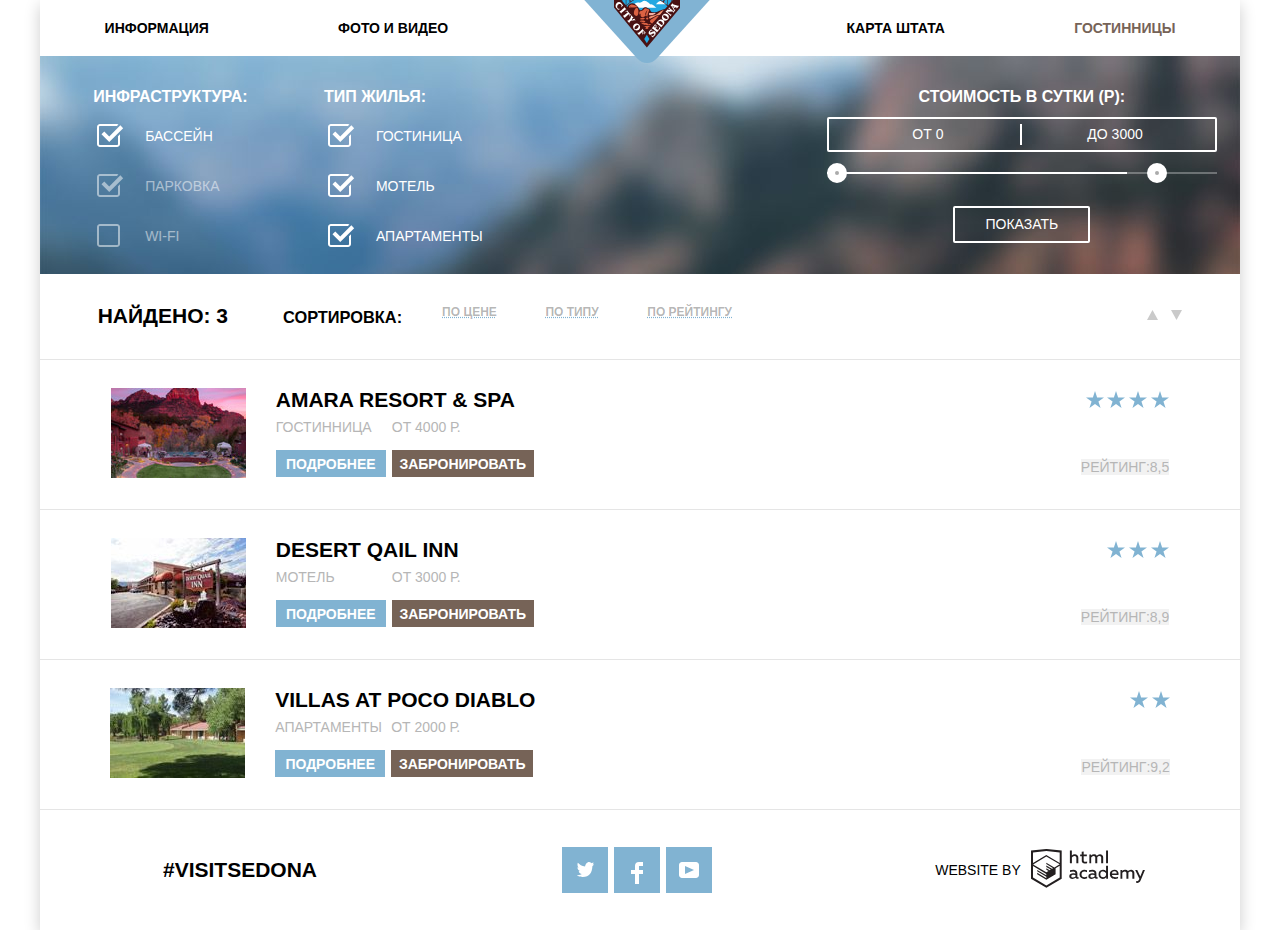
==== commit 80db4081: "Final project Sedona" ====
--- a/catalog.html
+++ b/catalog.html
@@ -1,391 +1,210 @@
 <!DOCTYPE html>
 <html lang='ru'>
-  <head>
+
+<head>
     <meta charset='utf-8'>
     <title>HTML Academy: Sedona</title>
-	<link href="css/normalize.css" rel="stylesheet">
-    <link href="css/style.css" rel="stylesheet">
+    <link href="css/normalize.css" rel="stylesheet">
+    <link href="css/style.min.css" rel="stylesheet">
     <link href="https://fonts.googleapis.com/css?family=PT+Sans:400,700" rel="stylesheet">
-  </head>
-  <body>
-	<header class='main-header'>
-      <nav class='main-navigation'>
-        <ul class='site-navigation'>
-          <li class='nav-item1'><a href='#'>Информация</a></li>
-          <li class='nav-item2'><a href='#'>Фото и видео</a></li>
-          <li class='main-header-logo'><a class='main-header-logo' href='https://htmlacademy-htmlcss.github.io/1007647-sedona-25/8/'><img src='svg/logo-sedona.svg'  alt='Logo for project Sedona'></a></li>
-		  <li class='nav-item4'><a href='#'>Карта штата</a></li>
-          <li class='nav-item5 navigation-current'>Гостинницы</li>
-        </ul>
-      </nav>
+</head>
+
+<body>
+    <header class='main-header'>
+        <nav class='main-navigation'>
+            <ul class='site-navigation'>
+                <li class='nav-item1'> <a href='./info.html'>Информация</a> </li>
+                <li class='nav-item2'> <a href='./foto-video.html'>Фото и видео</a> </li>
+                <li class='main-header-logo'>
+                    <a class='main-header-logo' href='./index.html'><img src='svg/logo-sedona.svg' width='140' height='70' alt='Logo for project Sedona'></a>
+                </li>
+                <li class='nav-item4'> <a href='./map.html'>Карта штата</a> </li>
+                <li class='nav-item5 navigation-current'>Гостинницы</li>
+            </ul>
+        </nav>
     </header>
-	<main class='catalog'>	
-	  <h1 class='visually-hidden'>
-	    Гостинницы в Sedona
-	  </h1>
-	  <section class='catalog-filter'>
-        <h2 class='visually-hidden'>
-		  Параметры поиска жилья в Седоне
-		</h2>
-        <form class='filter' action='https://echo.htmlacademy.ru' method='post'>
-          <fieldset class='infrastructure'>
-            <legend class='filter-title-1'>
-			  Инфраструктура:
-			</legend>
-            <ul class='filter-ul'>
-              <li class='filter-li'>
-                <input type='checkbox' id='pool' class='visually-hidden' checked>
-                <label for='pool' tabindex='1'>
-				  Бассейн
-				</label>
-              </li>
-              <li class='filter-li'>
-                <input type='checkbox' id='parking' class='visually-hidden'>
-                <label for='parking' tabindex='2'>
-				  Парковка
-				</label>
-              </li>
-              <li class='filter-li'>
-                <input type='checkbox' id='Wi-fi' class='visually-hidden'>
-                <label for='Wi-fi' tabindex='3'>
-				  wi-fi
-				</label>
-              </li>
-            </ul>
-          </fieldset>
-          <fieldset class='house-type'>
-            <legend class='filter-title-2'>
-			  Тип жилья:
-			</legend>
-            <ul class='filter-ul'>
-              <li class='filter-li'>
-                <input type='checkbox' id='hotel' class='visually-hidden' checked>
-                <label for='hotel' tabindex='4'>
-				  Гостиница
-				</label>
-              </li>
-              <li class='filter-li'>
-                <input type='checkbox' id='motel' class='visually-hidden' checked>
-                <label for='motel' tabindex='5'>
-				  Мотель
-				</label>
-              </li>
-              <li class='filter-li'>
-                <input type='checkbox' id='apartments' class='visually-hidden' checked>
-                <label for='apartments' tabindex='6'>
-				  Апартаменты
-				</label>
-              </li>
-            </ul>
-          </fieldset>
-          <fieldset class='price-option'>
-            <legend class='filter-title-3'>
-			  Стоимость в сутки (р):
-			</legend>
-            <div class='price-min-max'>
-              <label class='price-min'>
-                <input 
-				  class='price-input-1'
-				  type='text'
-				  name='min-price'
-				  value=' от 0'
-				  tabindex='7'
-				>
-              </label>
-              <label class='price-max'>
-                <input 
-				  class='price-input-2'
-				  type='text'
-				  name='max-price'
-				  value='до 3000'
-				  tabindex='8'
-				>
-              </label>
-            </div>
-		    <div class='price-range'>
-              <div class='scale'>
-                <div class='bar'>
-				</div>
-              </div>
-              <div class='range-toggle range-toggle-min'>
-			  </div>
-              <div class='range-toggle range-toggle-max'>
-			  </div>
-            </div>	
-            <button class='filter-button' type='submit'>
-			  Показать
-			</button>
-          </fieldset>
-        </form>
-      </section>
-      <section class='search-options'>
-	    <div class='search-type'>
-          <span class='search-result'>
-            <b>
-		      Найдено: 3
-		    </b>
-          </span>
-	      <div class='search-criteria'>
-	        <p>
-		      Сортировка:
-		    </p>
-            <ul class='search-parameters'>
-              <li>
-			    <a class='active' href='#'>
-			      По цене
-			    </a>
-			  </li>
-              <li>
-			    <a href='#'>
-			      По типу
-			    </a>
-			  </li>
-              <li>
-			    <a href='#'>
-			      По рейтингу
-			    </a>
-			  </li>
-            </ul>
-	      </div>
-		</div>  
-	    <div class='arrows'>
-          <ul class='search-arrows' style='display: flex;'>
-            <li class='arrow-up'>
-              <a href='#'> 
-                <svg  xmlns='http://www.w3.org/2000/svg' width='11' height='10' viewBox='0 0 11 10'>
-                  <path class='search-arrows-path' fill='#cacaca' d='M5.5 0L0 10h11z' />
-                </svg>
-                <span class='visually-hidden'>
-				  Сортировка по возрастанию
-				</span>
-              </a>
-            </li>
-            <li class='arrow-down'>
-              <a href='#'>
-                <svg xmlns='http://www.w3.org/2000/svg' width='11' height='10' viewBox='0 0 11 10'>
-                  <path class='search-arrows-path' fill='#cacaca' d='M5.5 10L0 0h11' />
-                </svg>
-                <span class='visually-hidden'>
-				  Сортировка по убыванию
-				</span>
-              </a>
-            </li>
-          </ul>
-	    </div>
-      </section>
-	  <section class='search-results'>
-	    <h1 class='visually-hidden' style='display:none;'>
-		  Дома в Седона
-		</h1>
-	    <div class='catalog-list'>
-		  <div class='picture-info'>
-	        <div class='catalog-picture'>
-		      <img class='img_amara' src='img/amara.jpg'  alt='house-picture'>
-		    </div>
-		    <div class='catalog-info'>
-		      <span class='house-title'>
-			    <a href='#'>
-			      Amara resort & SPA
-			    </a>
-			  </span>		    
-			  <div class='catalog-type'>
-			    <span class='catalog-info-tite'>
-			      Гостинница
-			    </span>
-		        <button class='button-info'>
-			      подробнее
-			    </button>
-			  </div>
-              <div class='catalog-reservation'>
-     		    <span class='catalog-info-tite'>
-			      от 4000 р.
-			    </span>
-	  	        <button class='button-reservation'>
-			      забронировать 
-		        </button>
-			  </div>
-		    </div>
-		  </div>
-		  <div class='catalog-rate'>
-		    <div class='rate-stars'>
-			  <svg xmlns='http://www.w3.org/2000/svg' width='18' height='17' viewBox='0 0 18 17'>
-			    <path fill='#81B3D2' d='M9.002 0l2.126 6.494h6.877l-5.564 4.012L14.566 17l-5.564-4.013L3.438 17l2.126-6.494L0 6.494h6.878z'/>
-			  </svg>
-			  <svg xmlns='http://www.w3.org/2000/svg' width='18' height='17' viewBox='0 0 18 17'>
-			    <path fill='#81B3D2' d='M9.002 0l2.126 6.494h6.877l-5.564 4.012L14.566 17l-5.564-4.013L3.438 17l2.126-6.494L0 6.494h6.878z'/>
-			  </svg>
-			  <svg xmlns='http://www.w3.org/2000/svg' width='18' height='17' viewBox='0 0 18 17'>
-			    <path fill='#81B3D2' d='M9.002 0l2.126 6.494h6.877l-5.564 4.012L14.566 17l-5.564-4.013L3.438 17l2.126-6.494L0 6.494h6.878z'/>
-			  </svg>
-			  <svg xmlns='http://www.w3.org/2000/svg' width='18' height='17' viewBox='0 0 18 17'>
-			    <path fill='#81B3D2' d='M9.002 0l2.126 6.494h6.877l-5.564 4.012L14.566 17l-5.564-4.013L3.438 17l2.126-6.494L0 6.494h6.878z'/>
-			  </svg>
-		    </div>
-		    <div class='rate-number'>
-		      Рейтинг:8,5
-		    </div>  
-		  </div>
-	    </div>
-	  </section>
-	  <section class='catalog-list'>
-	    <div class='picture-info'>
-	      <div class='catalog-picture'>
-		    <img class='img_desert' src='img/desert.jpg'  alt='house-picture'>
-		  </div>
-		  <div class='catalog-info'>
-		    <span class='house-title'>
-		      <a href='#'>
-			    Desert qail inn
-		      </a>
-		    </span>
-		    <div class='catalog-type'>
-		      <span class='catalog-info-tite'>
-			    мотель
-			  </span>
-		      <button class='button-info'>
-			    подробнее
-			  </button>
-		    </div>
-            <div class='catalog-reservation'>
-     		  <span class='catalog-info-tite'>
-			    от 3000 р.
-			  </span>
-	  	      <button class='button-reservation'>
-			    забронировать 
-		      </button>
-	        </div>
-		  </div>
-		</div>
-		<div class='catalog-rate'>
-		  <div class='rate-stars'>
-		    <span>
-			  <svg xmlns='http://www.w3.org/2000/svg' width='18' height='17' viewBox='0 0 18 17'>
-			    <path fill='#81B3D2' d='M9.002 0l2.126 6.494h6.877l-5.564 4.012L14.566 17l-5.564-4.013L3.438 17l2.126-6.494L0 6.494h6.878z'/>
-			  </svg>
-			</span>
-			<span>
-			  <svg xmlns='http://www.w3.org/2000/svg' width='18' height='17' viewBox='0 0 18 17'>
-			    <path fill='#81B3D2' d='M9.002 0l2.126 6.494h6.877l-5.564 4.012L14.566 17l-5.564-4.013L3.438 17l2.126-6.494L0 6.494h6.878z'/>
-			  </svg>
-			</span>
-			<span>
-			  <svg xmlns='http://www.w3.org/2000/svg' width='18' height='17' viewBox='0 0 18 17'>
-			    <path fill='#81B3D2' d='M9.002 0l2.126 6.494h6.877l-5.564 4.012L14.566 17l-5.564-4.013L3.438 17l2.126-6.494L0 6.494h6.878z'/>
-			  </svg>
-			</span>
-		  </div>
-		  <div class='rate-number'>
-		    Рейтинг:8,9
-		  </div>  
-		</div>
-	  </section>
-      <section class='catalog-list'>
-	    <div class='picture-info'>
-	      <div class='catalog-picture'>
-		    <img class='img_villas' src='img/villas.jpg'  alt='house-picture'>
-		  </div>
-		  <div class='catalog-info'>
-		    <span class='house-title'>
-		      <a href='#'>
-		        Villas at poco diablo
-		      </a>
-		    </span>		    
-		    <div class='catalog-type'>
-		      <span class='catalog-info-tite'>
-			    апартаменты
-		      </span>
-		      <button class='button-info'>
-			    подробнее
-			  </button>
-		    </div>
-            <div class='catalog-reservation'>
-     		  <span class='catalog-info-tite'>от 2000 р.</span>
-	  	      <button class='button-reservation'>
-			    забронировать 
-		      </button>
-		    </div>
-		  </div>
-		</div>
-		<div class='catalog-rate'>
-		  <div class='rate-stars'>
-			<span>
-			  <svg xmlns='http://www.w3.org/2000/svg' width='18' height='17' viewBox='0 0 18 17'>
-			    <path fill='#81B3D2' d='M9.002 0l2.126 6.494h6.877l-5.564 4.012L14.566 17l-5.564-4.013L3.438 17l2.126-6.494L0 6.494h6.878z'/>
-			  </svg>
-			</span>  
-			<span>
-			  <svg xmlns='http://www.w3.org/2000/svg' width='18' height='17' viewBox='0 0 18 17'>
-			    <path fill='#81B3D2' d='M9.002 0l2.126 6.494h6.877l-5.564 4.012L14.566 17l-5.564-4.013L3.438 17l2.126-6.494L0 6.494h6.878z'/>
-			  </svg>
-			</span> 
-		  </div>
-		  <div class='rate-number'>
-		    Рейтинг:9,2
-		  </div>  
-		</div>
-	  </section>	  
-	</main>	
-	
-	<footer class='footer-contacts-catalog'>
-	  <div class='contacts'>
-        <div class='footer-block-tag'>
-          <p class='footer-tag'>
-            <a href='#'>
-			  #visitsedona
-			</a> 
-          </p>
+    <main class='catalog'>
+        <h1 class='visually-hidden'>Гостинницы в Sedona</h1>
+        <section class='catalog-filter'>
+            <h2 class='visually-hidden'>Параметры поиска жилья в Седоне</h2>
+            <form class='filter' action='https://echo.htmlacademy.ru' method='post'>
+                <fieldset class='infrastructure'>
+                    <legend class='filter-title-1'>Инфраструктура:</legend>
+                    <ul class='filter-ul'>
+                        <li class='filter-li'>
+                            <input type='checkbox' id='pool' class='visually-hidden' checked>
+                            <label for='pool' tabindex='1'>Бассейн</label>
+                        </li>
+                        <li class='filter-li input-desabled'>
+                            <input type='checkbox' id='parking' class='visually-hidden' checked>
+                            <label for='parking' tabindex='2' onclick="return false;">Парковка</label>
+                        </li>
+                        <li class='filter-li input-desabled'>
+                            <input type='checkbox' id='Wi-fi' class='visually-hidden'>
+                            <label for='Wi-fi' tabindex='3' onclick="return false;">wi-fi</label>
+                        </li>
+                    </ul>
+                </fieldset>
+                <fieldset class='house-type'>
+                    <legend class='filter-title-2'>Тип жилья:</legend>
+                    <ul class='filter-ul'>
+                        <li class='filter-li'>
+                            <input type='checkbox' id='hotel' class='visually-hidden' checked>
+                            <label for='hotel' tabindex='4'>Гостиница</label>
+                        </li>
+                        <li class='filter-li'>
+                            <input type='checkbox' id='motel' class='visually-hidden' checked>
+                            <label for='motel' tabindex='5'>Мотель</label>
+                        </li>
+                        <li class='filter-li'>
+                            <input type='checkbox' id='apartments' class='visually-hidden' checked>
+                            <label for='apartments' tabindex='6'>Апартаменты</label>
+                        </li>
+                    </ul>
+                </fieldset>
+                <fieldset class='price-option'>
+                    <legend class='filter-title-3'>Стоимость в сутки (р):</legend>
+                    <div class='price-min-max'>
+                        <label class='price-min'>
+                            <input class='price-input-1' type='text' name='min-price' value=' от 0' tabindex='7'> </label>
+                        <label class='price-max'>
+                            <input class='price-input-2' type='text' name='max-price' value='до 3000' tabindex='8'> </label>
+                    </div>
+                    <div class='price-range'>
+                        <div class='scale'>
+                            <div class='bar'> </div>
+                        </div>
+                        <div class='range-toggle range-toggle-min'> </div>
+                        <div class='range-toggle range-toggle-max'> </div>
+                    </div>
+                    <button class='filter-button' type='submit'>Показать</button>
+                </fieldset>
+            </form>
+        </section>
+        <section class='search-options'>
+            <div class='search-type'> <span class='search-result'><b>Найдено: 3</b></span>
+                <div class='search-criteria'>
+                    <h3>Сортировка:</h3>
+                    <ul class='search-parameters'>
+                        <li> <a class='active' href='#'>По цене</a> </li>
+                        <li> <a href='#'>По типу</a> </li>
+                        <li> <a href='#'>По рейтингу</a> </li>
+                    </ul>
+                </div>
+            </div>
+            <div class='arrows'>
+                <ul class='search-arrows' style='display: flex;'>
+                    <li class='arrow-up'> <a href='#'><span class='visually-hidden'>Сортировка по возрастанию</span><svg xmlns='http://www.w3.org/2000/svg' width='11' height='10' viewBox='0 0 11 10'>
+                                <path class='search-arrows-path' fill='#cacaca' d='M5.5 0L0 10h11z' /></svg></a> </li>
+                    <li class='arrow-down'> <a href='#'><span class='visually-hidden'>Сортировка по убыванию</span><svg xmlns='http://www.w3.org/2000/svg' width='11' height='10' viewBox='0 0 11 10'>
+                                <path class='search-arrows-path' fill='#cacaca' d='M5.5 10L0 0h11' /></svg></a> </li>
+                </ul>
+            </div>
+        </section>
+        <section class='search-results'>
+            <h1 class='visually-hidden' style='display:none;'>Дома в Седона</h1>
+            <div class='catalog-list'>
+                <div class='picture-info'>
+                    <div class='catalog-picture'> <img class='img_amara' src='img/amara.jpg' width='135' height='90' alt='house-picture'> </div>
+                    <div class='catalog-info'>
+                        <span class='house-title'>
+                            <a href='#'>Amara resort & SPA</a>
+                        </span>
+                        <div class='catalog-type'> <span class='catalog-info-tite'>Гостинница</span>
+                            <button class='button-info'>подробнее</button>
+                        </div>
+                        <div class='catalog-reservation'> <span class='catalog-info-tite'>от 4000 р.</span>
+                            <button class='button-reservation'>забронировать</button>
+                        </div>
+                    </div>
+                </div>
+                <div class='catalog-rate'>
+                    <div class='rate-stars'>
+                        <svg xmlns='http://www.w3.org/2000/svg' width='18' height='17' viewBox='0 0 18 17'>
+                            <path fill='#81B3D2' d='M9.002 0l2.126 6.494h6.877l-5.564 4.012L14.566 17l-5.564-4.013L3.438 17l2.126-6.494L0 6.494h6.878z' />
+                        </svg>
+                        <svg xmlns='http://www.w3.org/2000/svg' width='18' height='17' viewBox='0 0 18 17'>
+                            <path fill='#81B3D2' d='M9.002 0l2.126 6.494h6.877l-5.564 4.012L14.566 17l-5.564-4.013L3.438 17l2.126-6.494L0 6.494h6.878z' />
+                        </svg>
+                        <svg xmlns='http://www.w3.org/2000/svg' width='18' height='17' viewBox='0 0 18 17'>
+                            <path fill='#81B3D2' d='M9.002 0l2.126 6.494h6.877l-5.564 4.012L14.566 17l-5.564-4.013L3.438 17l2.126-6.494L0 6.494h6.878z' />
+                        </svg>
+                        <svg xmlns='http://www.w3.org/2000/svg' width='18' height='17' viewBox='0 0 18 17'>
+                            <path fill='#81B3D2' d='M9.002 0l2.126 6.494h6.877l-5.564 4.012L14.566 17l-5.564-4.013L3.438 17l2.126-6.494L0 6.494h6.878z' />
+                        </svg>
+                    </div> <span class='rate-number'>Рейтинг:8,5</span>
+                </div>
+            </div>
+        </section>
+        <section class='catalog-list'>
+            <div class='picture-info'>
+                <div class='catalog-picture'> <img class='img_desert' src='img/desert.jpg' width='135' height='90' alt='house-picture'> </div>
+                <div class='catalog-info'> <span class='house-title'><a href='#'>Desert qail inn</a></span>
+                    <div class='catalog-type'> <span class='catalog-info-tite'>мотель</span>
+                        <button class='button-info'>подробнее</button>
+                    </div>
+                    <div class='catalog-reservation'> <span class='catalog-info-tite'>от 3000 р.</span>
+                        <button class='button-reservation'>забронировать</button>
+                    </div>
+                </div>
+            </div>
+            <div class='catalog-rate'>
+                <div class='rate-stars'>
+                    <svg xmlns='http://www.w3.org/2000/svg' width='18' height='17' viewBox='0 0 18 17'>
+                        <path fill='#81B3D2' d='M9.002 0l2.126 6.494h6.877l-5.564 4.012L14.566 17l-5.564-4.013L3.438 17l2.126-6.494L0 6.494h6.878z' />
+                    </svg>
+                    <svg xmlns='http://www.w3.org/2000/svg' width='18' height='17' viewBox='0 0 18 17'>
+                        <path fill='#81B3D2' d='M9.002 0l2.126 6.494h6.877l-5.564 4.012L14.566 17l-5.564-4.013L3.438 17l2.126-6.494L0 6.494h6.878z' />
+                    </svg>
+                    <svg xmlns='http://www.w3.org/2000/svg' width='18' height='17' viewBox='0 0 18 17'>
+                        <path fill='#81B3D2' d='M9.002 0l2.126 6.494h6.877l-5.564 4.012L14.566 17l-5.564-4.013L3.438 17l2.126-6.494L0 6.494h6.878z' />
+                    </svg>
+                </div> <span class='rate-number'>Рейтинг:8,9</span>
+            </div>
+        </section>
+        <section class='catalog-list'>
+            <div class='picture-info'>
+                <div class='catalog-picture'> <img class='img_villas' src='img/villas.jpg' width='135' height='90' alt='house-picture'> </div>
+                <div class='catalog-info'> <span class='house-title'><a href='#'>Villas at poco diablo</a></span>
+                    <div class='catalog-type'> <span class='catalog-info-tite'>апартаменты</span>
+                        <button class='button-info'>подробнее</button>
+                    </div>
+                    <div class='catalog-reservation'> <span class='catalog-info-tite'>от 2000 р.</span>
+                        <button class='button-reservation'>забронировать</button>
+                    </div>
+                </div>
+            </div>
+            <div class='catalog-rate'>
+                <div class='rate-stars'>
+                    <svg xmlns='http://www.w3.org/2000/svg' width='18' height='17' viewBox='0 0 18 17'>
+                        <path fill='#81B3D2' d='M9.002 0l2.126 6.494h6.877l-5.564 4.012L14.566 17l-5.564-4.013L3.438 17l2.126-6.494L0 6.494h6.878z' />
+                    </svg>
+                    <svg xmlns='http://www.w3.org/2000/svg' width='18' height='17' viewBox='0 0 18 17'>
+                        <path fill='#81B3D2' d='M9.002 0l2.126 6.494h6.877l-5.564 4.012L14.566 17l-5.564-4.013L3.438 17l2.126-6.494L0 6.494h6.878z' />
+                    </svg>
+                </div>
+                <span class='rate-number'>Рейтинг:9,2</span>
+            </div>
+        </section>
+    </main>
+    <footer class='footer-contacts-catalog'>
+        <div class='contacts'>
+            <div class='footer-block-tag'> <span class='footer-tag'><a href='#'>#visitsedona</a></span> </div>
+            <div class='footer-block-social'>
+                <div class='social-button'> <a href='#'><span class='visually-hidden'>twitter</span><svg class='svg-social' xmlns="http://www.w3.org/2000/svg" xmlns:xlink="http://www.w3.org/1999/xlink" width="17" height="15" viewBox="0 0 17 15">
+                            <path fill='#FFF' d="M10.95.144c1.685-.496 2.984.27 3.577 1.179.673-.231 1.331-.481 2.011-.708a2.345 2.345 0 0 1-.857 1.768c.685.17 1.304-.491 1.304-.491-.169 1-1.006 1.788-1.563 2.024-.231 6.75-3.175 11.217-10.077 11.082h-.446c-.41 0-4.164-.46-4.898-1.887 2.271.196 3.893-.422 4.693-1.177-.96-.3-2.679-.477-2.979-2.95.349.106.564.228 1.19.119C1.705 8.247.374 7.53.448 5.33c.285.328 1.067.536 1.34.472C1.085 5.561-.182 2.442.894.85c1.818 1.854 3.735 3.606 7.152 3.773C8.254 2.33 9.183.793 10.95.144z" /></svg></a> </div>
+                <div class='social-button'> <a href='#'><span class='visually-hidden'>facebook</span><svg class='svg-social' xmlns="http://www.w3.org/2000/svg" width="12" height="22" viewBox="0 0 12 22">
+                            <path fill='#FFF' d="M12 4V0H8a4 4 0 0 0-4 4v4H0v4h4v10h4V12h4V8H8V4h4z" /></svg></a> </div>
+                <div class='social-button'> <a href='#'><span class='visually-hidden'>youtube</span><svg class='svg-social' xmlns='http://www.w3.org/2000/svg' xmlns:xlink='http://www.w3.org/1999/xlink' width='20' height='16' viewBox='0 0 20 16'>
+                            <path fill='#FFF' d='M17 0H3C1.35 0 0 1.35 0 3v10c0 1.65 1.35 3 3 3h14c1.65 0 3-1.35 3-3V3c0-1.65-1.35-3-3-3zM6.027 11.998V4.002L15.014 8l-8.987 3.998z' /></svg></a> </div>
+            </div>
+            <div class='footer-block-copyrite'> <span class='footer-text-1'>website by</span>
+                <div class='footer-text-2'> <a href='https://htmlacademy.ru/'><span class='visually-hidden'>html academy</span><svg id="Layer_1" data-name="Layer 1" xmlns="http://www.w3.org/2000/svg" width='114' viewBox="0 0 108.08 36.85">
+                            <title>logo-htmlacademy</title>
+                            <path class='footer-copyrite-path' d="M44.61,26.88a2,2,0,0,0,.55-0.1v1.33a3.25,3.25,0,0,1-1.18.21,1.67,1.67,0,0,1-1.67-1,4.84,4.84,0,0,1-3.14,1.08c-1.51,0-2.91-.83-2.91-2.55,0-2.13,2-2.79,3.71-2.79a11.08,11.08,0,0,1,2.17.25v-0.3c0-1-.76-1.77-2.19-1.77a7.42,7.42,0,0,0-3,.64v-1.7a10.21,10.21,0,0,1,3.19-.55c2.36,0,3.81,1.12,3.81,3.65v3a0.54,0.54,0,0,0,.49.59h0.17Zm-6.44-1.13A1.35,1.35,0,0,0,39.63,27h0.11a3.39,3.39,0,0,0,2.41-1V24.58a9.72,9.72,0,0,0-1.81-.21c-1,0-2.16.33-2.16,1.38h0Zm12.36-6.11a5,5,0,0,1,2.57.64V22a4.08,4.08,0,0,0-2.3-.7,2.75,2.75,0,1,0,0,5.49,5,5,0,0,0,2.43-.64v1.71a6.27,6.27,0,0,1-2.76.57A4.21,4.21,0,0,1,46,24.51q0-.21,0-0.41a4.32,4.32,0,0,1,4.18-4.46h0.38Zm12.17,7.24a2,2,0,0,0,.55-0.1v1.33a3.25,3.25,0,0,1-1.18.21,1.67,1.67,0,0,1-1.67-1,4.84,4.84,0,0,1-3.14,1.08c-1.51,0-2.91-.83-2.91-2.55,0-2.13,2-2.79,3.71-2.79a11.08,11.08,0,0,1,2.17.25v-0.3c0-1-.76-1.77-2.19-1.77a7.42,7.42,0,0,0-3,.64v-1.7a10.21,10.21,0,0,1,3.19-.55c2.36,0,3.81,1.12,3.81,3.65v3a0.54,0.54,0,0,0,.49.59h0.17Zm-6.44-1.13A1.35,1.35,0,0,0,57.73,27h0.11a3.39,3.39,0,0,0,2.41-1V24.58a9.72,9.72,0,0,0-1.81-.21c-1.06,0-2.16.33-2.16,1.38h0ZM73,16V28.2H71.35V26.88a3.88,3.88,0,0,1-3.19,1.54,4.4,4.4,0,0,1,0-8.78,3.81,3.81,0,0,1,3,1.3V16H73Zm-4.53,5.22a2.76,2.76,0,1,0,0,5.52A2.86,2.86,0,0,0,71.15,25V23A2.91,2.91,0,0,0,68.49,21.27ZM79,19.64c3.31,0,4.46,2.68,3.92,5.09H76.7c0.21,1.5,1.67,2.11,3.19,2.11a6.11,6.11,0,0,0,2.64-.59v1.6a7.14,7.14,0,0,1-3,.57C77,28.42,74.78,27,74.78,24a4.18,4.18,0,0,1,4-4.39H79Zm0.09,1.54a2.28,2.28,0,0,0-2.44,2.1v0.06H81.3A2,2,0,0,0,79.13,21.18Zm5.73,7V19.87h1.65v1a3.81,3.81,0,0,1,2.78-1.27A2.86,2.86,0,0,1,91.89,21a4.12,4.12,0,0,1,2.91-1.33A3.06,3.06,0,0,1,98,23V28.2h-1.9V23.05a1.59,1.59,0,0,0-1.42-1.75H94.42a2.8,2.8,0,0,0-2.07,1.12V28.2h-1.9V23.05A1.59,1.59,0,0,0,89,21.31H88.8a3,3,0,0,0-2.21,1.29v5.63H84.86Zm21.31-8.33h1.9l-3.91,9.46c-0.9,2.17-2.09,2.86-3.35,2.86a4.76,4.76,0,0,1-1.1-.14V30.46a2.86,2.86,0,0,0,.85.12c0.9,0,1.58-.64,2.07-1.9l0.17-.42-4-8.4h2l2.86,6.29ZM38.73,1.46V6.22a3.81,3.81,0,0,1,2.7-1.14,3.25,3.25,0,0,1,3.44,3.4v5.15H43V8.72a1.81,1.81,0,0,0-1.61-2h-0.3a2.93,2.93,0,0,0-2.32,1.39v5.52h-1.9V1.46h1.9ZM49.94,2.31v3h3V6.91h-3v3.81c0,1.1.5,1.46,1.58,1.46a4.49,4.49,0,0,0,1.69-.33v1.6A6.8,6.8,0,0,1,51,13.8a2.55,2.55,0,0,1-2.86-2.74V6.89H46.58V5.26h1.5V2.74Zm5.4,11.31V5.28H57v1A3.81,3.81,0,0,1,59.77,5a2.86,2.86,0,0,1,2.6,1.33A4.12,4.12,0,0,1,65.28,5,3.06,3.06,0,0,1,68.44,8.4v5.21h-1.9V8.46a1.59,1.59,0,0,0-1.42-1.75H64.89a2.8,2.8,0,0,0-2.07,1.12v5.78h-1.9V8.46A1.59,1.59,0,0,0,59.5,6.71H59.27A3,3,0,0,0,57.06,8v5.63H55.34ZM71.17,1.45H73V13.6H71.17V1.45ZM14.71,0H14.55L0,1.54V28.21l14.55,8.66,14.55-8.66V1.54Zm12.5,27.1L14.55,34.64,1.9,27.12V16.18l12.59,7.5V25L5.86,19.9v1.31l8.68,5.21v1.39L5.87,22.65V24l8.68,5.21,8.75-5.24V18.31L27.2,16V27.12Zm0-12.53-3.48,2-1.6,1L14.51,13v1.31L21,18.23H21l-0.14.09-1,.54-5.37-3.2V17l4.24,2.52-1,.67-3.2-1.9v1.31l2.1,1.24L14.5,22.1,2,14.65,14.51,7.11Zm0-1.32L14.49,5.76,1.91,13.25v-10L14.56,1.92,27.21,3.25v10h0Z" transform="translate(0 -0.02)" fill="#231f20" />
+                        </svg></a> </div>
+            </div>
         </div>
-        <div class='footer-block-social'>
-		  <div class='social-button'>
-			<a href='#'>
-			  <span class='visually-hidden'>
-			    Twitter-web
-			  </span>
-			  <svg class='svg-social' xmlns="http://www.w3.org/2000/svg" xmlns:xlink="http://www.w3.org/1999/xlink" width="17" height="15" viewBox="0 0 17 15">
-			    <path fill='#FFF' d="M10.95.144c1.685-.496 2.984.27 3.577 1.179.673-.231 1.331-.481 2.011-.708a2.345 2.345 0 0 1-.857 1.768c.685.17 1.304-.491 1.304-.491-.169 1-1.006 1.788-1.563 2.024-.231 6.75-3.175 11.217-10.077 11.082h-.446c-.41 0-4.164-.46-4.898-1.887 2.271.196 3.893-.422 4.693-1.177-.96-.3-2.679-.477-2.979-2.95.349.106.564.228 1.19.119C1.705 8.247.374 7.53.448 5.33c.285.328 1.067.536 1.34.472C1.085 5.561-.182 2.442.894.85c1.818 1.854 3.735 3.606 7.152 3.773C8.254 2.33 9.183.793 10.95.144z"/>
-			  </svg>   
-			</a>
-		  </div>
-		  <div class='social-button'>
-		    <a href='#'>
-			  <span class='visually-hidden'>
-			    Facebook-web
-			  </span>
-			  <svg class='svg-social' xmlns="http://www.w3.org/2000/svg" width="12" height="22" viewBox="0 0 12 22">
-				<path fill='#FFF' d="M12 4V0H8a4 4 0 0 0-4 4v4H0v4h4v10h4V12h4V8H8V4h4z"/>
-			  </svg>		   
-			</a>
-		  </div>
-		  <div class='social-button'>
-		    <a href='#'>
-			  <span class='visually-hidden'>
-			    Youtube-web
-			  </span>
-			  <svg class='svg-social' xmlns='http://www.w3.org/2000/svg' xmlns:xlink='http://www.w3.org/1999/xlink' width='20' height='16' viewBox='0 0 20 16'>
-			    <path fill='#FFF' d='M17 0H3C1.35 0 0 1.35 0 3v10c0 1.65 1.35 3 3 3h14c1.65 0 3-1.35 3-3V3c0-1.65-1.35-3-3-3zM6.027 11.998V4.002L15.014 8l-8.987 3.998z'/>
-			  </svg>
-			</a>
-		  </div>	 
-        </div>	
-        <div class='footer-block-copyrite'> 
-          <span class='footer-text-1'>
-		    website by 
-	      </span>
-		  <div class='footer-text-2'>
-		    <span class='visually-hidden'>
-			  logo-html-academy
-			</span>
-			<a href='https://htmlacademy.ru/'>
-			  <svg id="Layer_1" data-name="Layer 1" xmlns="http://www.w3.org/2000/svg" width='114' viewBox="0 0 108.08 36.85"><title>logo-htmlacademy</title>
-				<path class='footer-copyrite-path' d="M44.61,26.88a2,2,0,0,0,.55-0.1v1.33a3.25,3.25,0,0,1-1.18.21,1.67,1.67,0,0,1-1.67-1,4.84,4.84,0,0,1-3.14,1.08c-1.51,0-2.91-.83-2.91-2.55,0-2.13,2-2.79,3.71-2.79a11.08,11.08,0,0,1,2.17.25v-0.3c0-1-.76-1.77-2.19-1.77a7.42,7.42,0,0,0-3,.64v-1.7a10.21,10.21,0,0,1,3.19-.55c2.36,0,3.81,1.12,3.81,3.65v3a0.54,0.54,0,0,0,.49.59h0.17Zm-6.44-1.13A1.35,1.35,0,0,0,39.63,27h0.11a3.39,3.39,0,0,0,2.41-1V24.58a9.72,9.72,0,0,0-1.81-.21c-1,0-2.16.33-2.16,1.38h0Zm12.36-6.11a5,5,0,0,1,2.57.64V22a4.08,4.08,0,0,0-2.3-.7,2.75,2.75,0,1,0,0,5.49,5,5,0,0,0,2.43-.64v1.71a6.27,6.27,0,0,1-2.76.57A4.21,4.21,0,0,1,46,24.51q0-.21,0-0.41a4.32,4.32,0,0,1,4.18-4.46h0.38Zm12.17,7.24a2,2,0,0,0,.55-0.1v1.33a3.25,3.25,0,0,1-1.18.21,1.67,1.67,0,0,1-1.67-1,4.84,4.84,0,0,1-3.14,1.08c-1.51,0-2.91-.83-2.91-2.55,0-2.13,2-2.79,3.71-2.79a11.08,11.08,0,0,1,2.17.25v-0.3c0-1-.76-1.77-2.19-1.77a7.42,7.42,0,0,0-3,.64v-1.7a10.21,10.21,0,0,1,3.19-.55c2.36,0,3.81,1.12,3.81,3.65v3a0.54,0.54,0,0,0,.49.59h0.17Zm-6.44-1.13A1.35,1.35,0,0,0,57.73,27h0.11a3.39,3.39,0,0,0,2.41-1V24.58a9.72,9.72,0,0,0-1.81-.21c-1.06,0-2.16.33-2.16,1.38h0ZM73,16V28.2H71.35V26.88a3.88,3.88,0,0,1-3.19,1.54,4.4,4.4,0,0,1,0-8.78,3.81,3.81,0,0,1,3,1.3V16H73Zm-4.53,5.22a2.76,2.76,0,1,0,0,5.52A2.86,2.86,0,0,0,71.15,25V23A2.91,2.91,0,0,0,68.49,21.27ZM79,19.64c3.31,0,4.46,2.68,3.92,5.09H76.7c0.21,1.5,1.67,2.11,3.19,2.11a6.11,6.11,0,0,0,2.64-.59v1.6a7.14,7.14,0,0,1-3,.57C77,28.42,74.78,27,74.78,24a4.18,4.18,0,0,1,4-4.39H79Zm0.09,1.54a2.28,2.28,0,0,0-2.44,2.1v0.06H81.3A2,2,0,0,0,79.13,21.18Zm5.73,7V19.87h1.65v1a3.81,3.81,0,0,1,2.78-1.27A2.86,2.86,0,0,1,91.89,21a4.12,4.12,0,0,1,2.91-1.33A3.06,3.06,0,0,1,98,23V28.2h-1.9V23.05a1.59,1.59,0,0,0-1.42-1.75H94.42a2.8,2.8,0,0,0-2.07,1.12V28.2h-1.9V23.05A1.59,1.59,0,0,0,89,21.31H88.8a3,3,0,0,0-2.21,1.29v5.63H84.86Zm21.31-8.33h1.9l-3.91,9.46c-0.9,2.17-2.09,2.86-3.35,2.86a4.76,4.76,0,0,1-1.1-.14V30.46a2.86,2.86,0,0,0,.85.12c0.9,0,1.58-.64,2.07-1.9l0.17-.42-4-8.4h2l2.86,6.29ZM38.73,1.46V6.22a3.81,3.81,0,0,1,2.7-1.14,3.25,3.25,0,0,1,3.44,3.4v5.15H43V8.72a1.81,1.81,0,0,0-1.61-2h-0.3a2.93,2.93,0,0,0-2.32,1.39v5.52h-1.9V1.46h1.9ZM49.94,2.31v3h3V6.91h-3v3.81c0,1.1.5,1.46,1.58,1.46a4.49,4.49,0,0,0,1.69-.33v1.6A6.8,6.8,0,0,1,51,13.8a2.55,2.55,0,0,1-2.86-2.74V6.89H46.58V5.26h1.5V2.74Zm5.4,11.31V5.28H57v1A3.81,3.81,0,0,1,59.77,5a2.86,2.86,0,0,1,2.6,1.33A4.12,4.12,0,0,1,65.28,5,3.06,3.06,0,0,1,68.44,8.4v5.21h-1.9V8.46a1.59,1.59,0,0,0-1.42-1.75H64.89a2.8,2.8,0,0,0-2.07,1.12v5.78h-1.9V8.46A1.59,1.59,0,0,0,59.5,6.71H59.27A3,3,0,0,0,57.06,8v5.63H55.34ZM71.17,1.45H73V13.6H71.17V1.45ZM14.71,0H14.55L0,1.54V28.21l14.55,8.66,14.55-8.66V1.54Zm12.5,27.1L14.55,34.64,1.9,27.12V16.18l12.59,7.5V25L5.86,19.9v1.31l8.68,5.21v1.39L5.87,22.65V24l8.68,5.21,8.75-5.24V18.31L27.2,16V27.12Zm0-12.53-3.48,2-1.6,1L14.51,13v1.31L21,18.23H21l-0.14.09-1,.54-5.37-3.2V17l4.24,2.52-1,.67-3.2-1.9v1.31l2.1,1.24L14.5,22.1,2,14.65,14.51,7.11Zm0-1.32L14.49,5.76,1.91,13.25v-10L14.56,1.92,27.21,3.25v10h0Z" transform="translate(0 -0.02)" fill="#231f20"/>
-			  </svg>
-			</a>
-			<h3 class='visually-hidden'>
-			  html academy
-			</h3>
-	      </div>
-	    </div>
-	  </div> 
     </footer>
-  </body>
+</body>
 </html>
--- a/css/style.min.css
+++ b/css/style.min.css
@@ -0,0 +1,16 @@
+
+Source
+.foo { color: #ff0000; }
+.bar { color: rgba(255, 0, 0, 1); }
+Result
+Source map
+Restructure
+Beautify
+@keyframes animation-opacity{0%{opacity:0}to{opacity:1}}body{font-family:'PTSans',Arial,sans-serif;font-size:14px;color:#000;text-transform:uppercase;list-style:none;box-shadow:0 5px 15px 0 rgba(0,0,1,.2);max-width:1200px;margin:0 auto;min-height:100vh;font-stretch:semi-condensed;position:relative}buttom:focus{outline:3px solid red;outline-offset:0}.main-navigation{display:flex;flex-direction:row;align-content:flex-start;font-weight:700;height:56px}.svg_logo_sedona{width:140px;height:70px}.main-header-logo,.nav-item1,.nav-item2,.nav-item4,.nav-item5{color:#000;list-style:none}.main-header-logo{min-width:140px;min-height:70px;box-sizing:border-box;font-size:0}.site-navigation{box-sizing:border-box;display:flex;align-items:center;margin:0;width:100%;padding:0;justify-content:space-around;white-space:normal}.logo-image{position:relative;z-index:-1}.site-navigation a:focus,.site-navigation a:hover{color:#81b3d2}.site-navigation a:active{color:#bdbbbc}.navigation-current{color:#766357;list-style:none}.button:active,.button:focus,.button:hover{background-color:#663d15}.picture-service-1,.picture-service-2{display:flex;flex-direction:row;height:256px;width:100%}.service-item{align-items:center}.service-item-1,.service-item-2,.service-item-3,.service-item-4,.service-item-5,.service-item-6{box-sizing:border-box;display:flex;align-items:center;flex-direction:column;line-height:21px;width:22%}.text-data{margin:0}.block-picture-house{order:2}.block-picture-bridge,.block-picture-house{box-sizing:border-box;height:100%;flex-grow:2}.footer-text-1{align-self:center;margin-right:10px}.footer-text-2{align-self:center;cursor:pointer}.footer-text-2:focus path,.footer-text-2:hover path{fill:#81b3d2}.footer-text-2:active path{fill:#bdbbbc}.service-block{display:flex;flex-direction:column;color:#fff;min-width:400px;background-color:#81b3d2;height:256px;text-align:center;padding:48px 60px;box-sizing:border-box;order:1;flex-grow:1;width:33%}.infoindex-2{box-sizing:border-box;margin:0}.picture-title{margin-top:0;margin-bottom:25px;font-size:21px;font-weight:700;min-height:21px;width:51.5%;align-self:center;box-sizing:border-box}.picture-text{box-sizing:border-box;margin-top:22px}.visually-hidden{position:absolute;clip:rect(0 0 0 0);width:1px;height:1px;margin:-1px}.map_iframe{width:100%;border:0;z-index:3}.map_img{width:100%;z-index:-1}.img_devil_photo,.img_hotel_photo{width:100%;height:100%;object-fit:cover}.img_amara,.img_desert,.img_villas{width:100%}.img_sedona_logo{width:100%;height:508px}a{text-decoration:none;color:#000}.service-2,.service-content-1,.service-content-2{list-style:none;display:flex;margin:0;justify-content:space-around}.service-2{background-color:#eee;width:100%;min-height:260px;box-sizing:border-box;text-align:center;color:#7d7d7d;padding:10px 0 0}.service-content-1,.service-content-2{padding:60px 0}.service-content-2{padding:0}.info-text{line-height:21px;font-size:14px}.service{box-sizing:border-box}.container-text,.service{text-align:center;color:#7d7d7d;list-style:none;line-height:24px}.button-container{margin-bottom:40px}.registration{box-sizing:border-box;text-align:center;display:flex;flex-direction:column;justify-content:flex-end}.registration-text{min-height:290px}.container-title-2{color:#000;font-size:30px;text-align:center;min-height:36px;margin-top:50px}.search-data-button{font:inherit;font-size:21px;padding-top:30px;position:absolute;font-weight:700;background-color:#766357;box-sizing:border-box;width:568px;height:87px;text-align:center;vertical-align:middle;align-self:center;color:#fff;line-height:26px;text-transform:uppercase;border:0;cursor:pointer}.search-data-button a{color:#fff}.search-data-button:focus,.search-data-button:hover{background-color:#604e43}.search-data-button:active{background-color:#503e33;color:#857871}.item-title{line-height:26px;align-self:center}.container-title,.item-title,.item-title-service{display:flex;font-size:21px;font-weight:700;text-align:center;color:#000}.container-title{align-self:center;line-height:26px;width:40%}.item-title-service{line-height:21px;padding-top:18px;width:50%;box-sizing:border-box}.button-search,.search-data{color:#fff;font-size:21px;line-height:26px;text-align:center}.search-data{font-weight:700}.button-search{font:inherit;background-color:#81b3d2;text-transform:uppercase;border:0}.button-search,.search-block{font-weight:700}.button-minus,.button-plus{font-size:21px;line-height:26px;font-weight:700;color:#a9a9a9;background-color:#f2f2f2;border:0;cursor:pointer}.button-minus{margin-left:3px}.button-plus{width:26px;height:26px;margin-right:-13px}.clear-float{clear:both}.input-wrap{font:inherit;background:#f2f2f2;min-width:340px;box-sizing:border-box}.departure-input:hover,.people-input:hover{background:#ebebeb;border:2px solid #ebebeb}.departure-input:focus,.people-input:focus{background:#ebebeb}.departure-input:active,.departure-input:focus,.people-input:active,.people-input:focus{background:#fff;border:2px solid #ebebeb}.departure-input{position:relative;font-size:14px;font-weight:700;color:#000;text-transform:uppercase;background:0 0;min-width:330px;height:38px;border:2px solid #f2f2f2;padding-left:10px}.departure-label{min-width:112px;padding-top:8px}.departure-block{margin-bottom:30px;display:flex}.adult-label,.children-label{box-sizing:border-box;width:112px}.children-label{position:relative;padding-left:45px;margin-right:24px}.people-number-block{background:#f2f2f2;width:105px;box-sizing:border-box;height:38px}.wrapper-people-1,.wrapper-people-2{display:flex;box-sizing:border-box;width:235px;align-items:center}.wrapper-people-2{width:218px}.visitors-block{display:flex;box-sizing:border-box;width:458px}.map{height:593px;width:100%;background-image:url(../img/map.jpg);text-align:center;z-index:-1}.footer-contacts{position:absolute;background-color:rgba(255,255,255,.8);width:100%;height:120px;margin-top:-120px}.footer-contacts-catalog{background-color:#fff;width:100%;height:120px}.block-description{box-sizing:border-box;min-height:215px;display:flex;flex-direction:column;padding-top:30px}.contacts{display:flex;justify-content:space-around;min-height:120px}.footer-tag a{font-size:21px;font-weight:700;line-height:26px}.footer-tag a:hover{cursor:pointer}.footer-block-social,.footer-block-tag{align-items:center}.footer-block-copyrite,.footer-block-social,.footer-block-tag{display:flex;justify-content:center;box-sizing:border-box;flex-grow:1;width:30%}.button-search:focus,.button-search:hover,.search-button-index:focus,.search-button-index:hover,.social-button:focus,.social-button:hover{background-color:#669ec0;box-sizing:border-box}.footer-copyrite-path:focus,.footer-copyrite-path:hover{fill:#81b3d2}.search-button-index:active{color:#88b6d1;background-color:#5496bd;box-sizing:border-box}.svg-social:active path{opacity:.3;background-color:#5496bd;box-sizing:border-box}.button-minus:active,.button-plus:active{color:#81b3d2}.button-minus:focus,.button-minus:hover,.button-plus:focus,.button-plus:hover{color:#000}.adult-block{box-sizing:border-box}.child-block,.people-input{box-sizing:border-box;width:230px}.people-input{font:inherit;width:47px;height:38px;text-align:center;border:0;background-color:transparent;color:#000}.calendar{cursor:pointer;background:0 0;border:0;vertical-align:middle;position:absolute;z-index:1}.calendar-1{top:61px;right:63px}.calendar-2{top:135px;right:63px}.calendar:hover path{fill:#000}.calendar:active path,.calendar:focus path{fill:#81b3d2}.house-type,.infrastructure,.price-option{border:0}.filter-ul{list-style:none}.filter-li{margin-bottom:29px;font-size:14px;line-height:21px}.filter-title-1,.filter-title-2,.filter-title-3{font-size:16px;font-weight:700;line-height:21px;padding-top:30px}.filter-title-1,.filter-title-2{padding-left:30px}.filter-title-3{margin-bottom:5px}.filter-button{font:inherit;font-size:14px;line-height:21px;color:#fff;text-transform:uppercase;background:0 0;border:2px solid #fff;border-radius:2px;outline:0;cursor:pointer;box-sizing:border-box;width:137px;height:37px}.filter-button:active,.filter-button:focus,.filter-button:hover{color:#000;background:#fff}.filter{background:#365266 url(../img/bg-hotel.jpg) no-repeat;color:#fff;background-position:top center;background-repeat:no-repeat;width:100%;height:218px;display:flex;justify-content:space-around}.infrastructure{box-sizing:border-box;text-align:left}.house-type{margin-right:25%}.price-option{text-align:center}input[type=checkbox]+label{position:relative;padding-left:42px;cursor:pointer;line-height:21px;outline:0}input[type=checkbox]+label::before{content:'';position:absolute;top:-4px;left:-6px;min-width:27px;min-height:23px;background-image:url(../svg/checkbox-off.svg);background-repeat:no-repeat;outline:0}input[type=checkbox]:checked+label::before{background-image:url(../svg/checkbox-on.svg);outline:0}input[type=checkbox]:disabled+label::before{background-image:url(../svg/checkbox-off.svg);outline:0}input[type=checkbox]:disabled+label{color:#6a6a6a;cursor:auto;outline:0}input[type=checkbox]:checked:disabled+label::before{background-image:url(../svg/checkbox-on.svg)}input[type=checkbox]:checked:disabled+label{color:#6a6a6a;cursor:auto;outline:0}.input-desabled{opacity:.5}.price-range{position:relative;margin-bottom:32px;box-sizing:border-box;text-align:center}.price-range .scale{min-height:2px;background-color:rgba(255,255,255,.3)}.bar{background-color:#fff}.price-range .bar{width:77%;height:2px}.range-toggle{position:absolute;top:-9px;min-width:4px;min-height:4px;border-radius:50%;cursor:pointer;background:#ababab;border:8px solid #fff}.range-toggle:focus,.range-toggle:hover{transform:scale(1.1)}.range-toggle-min{left:0}.range-toggle-max{right:50px}.search-options{display:flex;align-items:center;justify-content:space-around;box-sizing:border-box;min-height:86px;border-bottom:1px solid #e5e5e5}.search-type{display:flex;padding-right:300px}.search-result{align-self:center;margin-right:55px;font-size:21px;font-weight:700;box-sizing:border-box}.search-criteria{display:flex;font-weight:700;font-size:14px;line-height:18px}.search-parameters{display:flex;box-sizing:border-box;width:330px;justify-content:space-between}.search-arrows{display:flex;box-sizing:border-box;padding:0}.search-arrows,.search-parameters{list-style:none;font-size:12px}.search-parameters a{font-size:12px;min-height:18px;color:rgba(0,0,0,.3);text-decoration:underline dotted #81b3d2}.search-parameters a:hover{color:#81b3d2;text-decoration:underline dotted #81b3d2}.search-parameters a:active{color:#000;text-decoration:none}.search-parameters a:focus{color:#81b3d2;text-decoration:none}.search-results{margin:0}.price-min-max{margin-bottom:20px;border:2px solid #fff;padding:5px;border-radius:2px}.price-input-1,.price-input-2{font:inherit;text-transform:uppercase;text-align:center;border:0;cursor:pointer;color:#fff;box-sizing:border-box;background:0 0;min-height:21px;width:48%}.price-input-2{border-left:2px solid #fff;width:50%}.search-arrows-path:hover{fill:#000}.search-arrows-path:active,.search-arrows-path:focus{fill:#81b3d2}.house-title{font-size:21px;color:#000;font-weight:700;text-align:left}.house-title a:focus,.house-title a:hover{color:#81b3d2}.house-title a:active{color:#cacaca;font-weight:400}.catalog-list{display:flex;font-size:14px;color:#b6b6b6;border-bottom:1px solid #e5e5e5;box-sizing:border-box;min-height:150px;justify-content:space-around;align-items:center}.picture-info{display:flex}.catalog-picture{box-sizing:border-box;max-width:135px;max-height:150px}.catalog-info,.catalog-rate{box-sizing:border-box;margin-left:30px;vertical-align:middle}.catalog-rate{position:relative;text-align:right;width:110px;margin-left:32%}.button-reservation:active{background-color:#887e78}.button-info{font-family:'PTSans',Arial,sans-serif;font-size:14px;text-transform:uppercase;min-width:110px;min-height:27px;box-sizing:border-box;border:0;text-align:center;vertical-align:middle;background-color:#81b3d2;color:#fff;font-weight:700;cursor:pointer}.button-info:hover{background-color:#669ec0;box-sizing:border-box}.button-info:focus{background-color:#5496bd;box-sizing:border-box;color:#81b3d1}.button-reservation:focus,.button-reservation:hover{background-color:#604e43}.button-reservation:active{background-color:#604e43;color:#877d78}.button-reservation{width:142px;height:27px;box-sizing:border-box;text-align:center;font-size:14px;background-color:#766357;padding-top:3px;color:#fff;font-weight:700;line-height:21px;font-family:'PTSans',Arial,sans-serif;text-transform:uppercase;border:0;vertical-align:middle;cursor:pointer}.rate-stars{margin-top:0;margin-bottom:46px;box-sizing:border-box}.rate-number{box-sizing:border-box;background-color:#f2f2f2;min-width:110px;min-height:27px;text-align:center;line-height:21px}.arrow-up{margin-right:13px}.catalog-reservation,.catalog-type{position:absolute;box-sizing:border-box;min-width:110px;min-height:65px;display:flex;padding-top:7px;flex-direction:column;justify-content:space-between}.catalog-reservation{position:relative;min-width:142px;margin-left:116px}.social-button{box-sizing:border-box;min-width:46px;min-height:46px;margin-right:6px;cursor:pointer;text-align:center;background-color:#81b3d2;padding-top:15px}.modal-block,.search-button-index{text-transform:uppercase;line-height:26px;box-sizing:border-box}.search-button-index{border:0;background-color:#81b3d2;font:inherit;margin-top:50px;cursor:pointer;width:452px;min-height:58px;color:#fff;font-size:21px}.modal-block{font-family:'PTSans',Arial,sans-serif;font-size:14px;color:#000;position:absolute;z-index:1;left:25.2%;right:25.2%;list-style:none;margin:0 auto;width:568px;min-height:400px;font-weight:700;background:#fff;padding-top:50px;box-shadow:0 5px 15px 0 rgba(0,0,0,.2);padding-left:55px;padding-right:55px;display:none;animation-name:animation-opacity;animation-duration:1.6s}.js-modal-show{display:flex}
+Show transformations
+result
+Original:   20107 bytes
+Compressed: 13876 bytes (69.01%)
+Saving:     6231 bytes (30.99%)
+Time:       187 ms
+Powered by CSSO 3.5.1
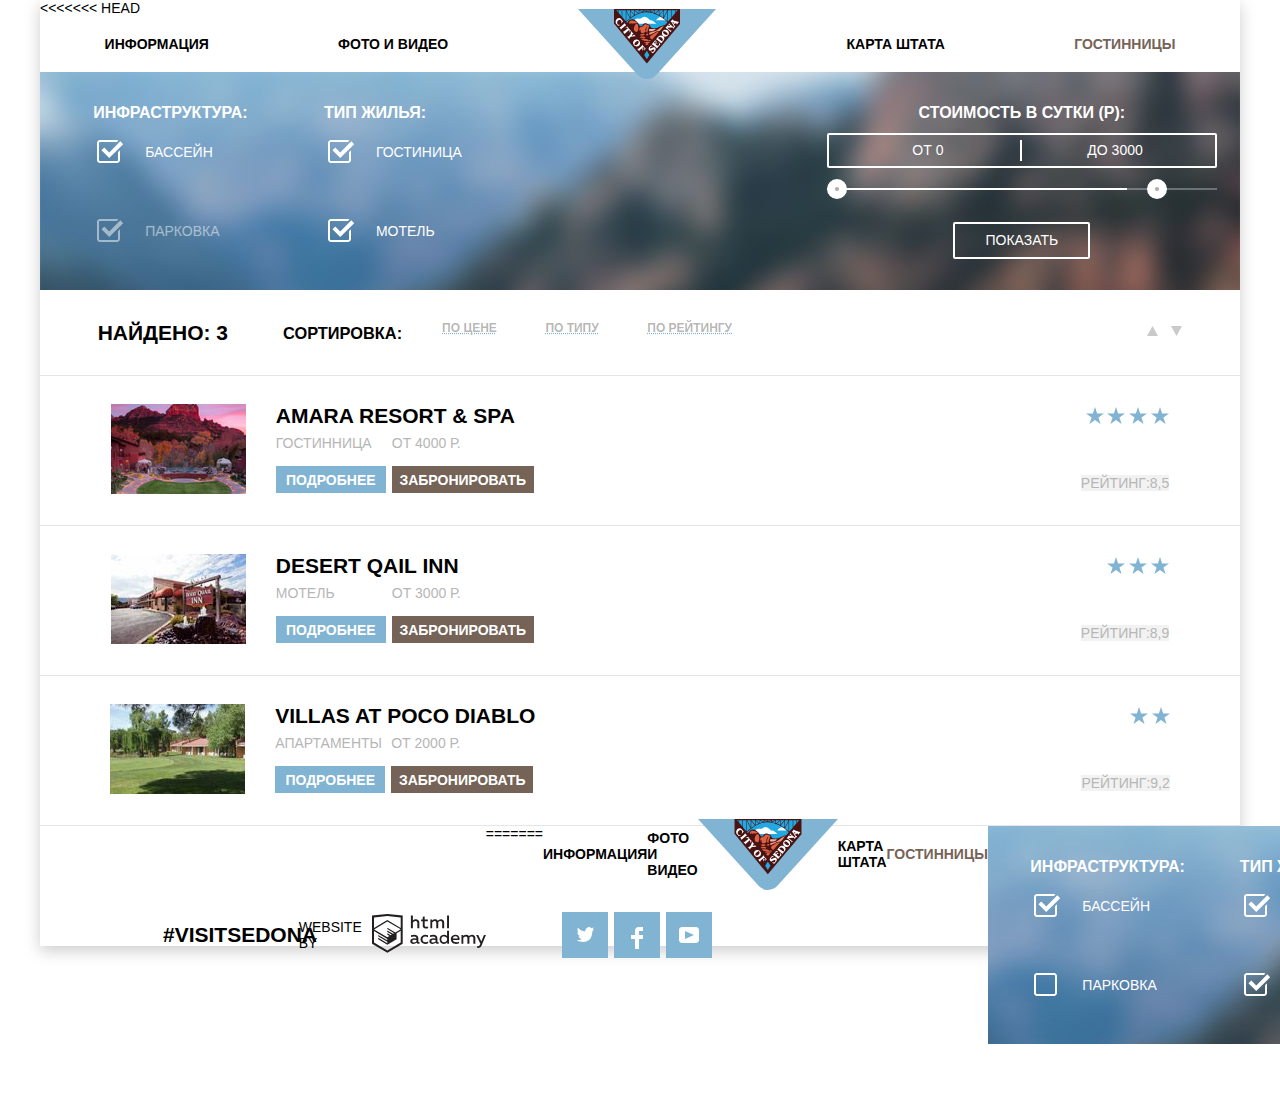
==== commit d5315a99: "Submission #1" ====
--- a/catalog.html
+++ b/catalog.html
@@ -7,6 +7,7 @@
     <link href="css/normalize.css" rel="stylesheet">
     <link href="css/style.min.css" rel="stylesheet">
     <link href="https://fonts.googleapis.com/css?family=PT+Sans:400,700" rel="stylesheet">
+<<<<<<< HEAD
 </head>
 
 <body>
@@ -203,6 +204,103 @@
                             <title>logo-htmlacademy</title>
                             <path class='footer-copyrite-path' d="M44.61,26.88a2,2,0,0,0,.55-0.1v1.33a3.25,3.25,0,0,1-1.18.21,1.67,1.67,0,0,1-1.67-1,4.84,4.84,0,0,1-3.14,1.08c-1.51,0-2.91-.83-2.91-2.55,0-2.13,2-2.79,3.71-2.79a11.08,11.08,0,0,1,2.17.25v-0.3c0-1-.76-1.77-2.19-1.77a7.42,7.42,0,0,0-3,.64v-1.7a10.21,10.21,0,0,1,3.19-.55c2.36,0,3.81,1.12,3.81,3.65v3a0.54,0.54,0,0,0,.49.59h0.17Zm-6.44-1.13A1.35,1.35,0,0,0,39.63,27h0.11a3.39,3.39,0,0,0,2.41-1V24.58a9.72,9.72,0,0,0-1.81-.21c-1,0-2.16.33-2.16,1.38h0Zm12.36-6.11a5,5,0,0,1,2.57.64V22a4.08,4.08,0,0,0-2.3-.7,2.75,2.75,0,1,0,0,5.49,5,5,0,0,0,2.43-.64v1.71a6.27,6.27,0,0,1-2.76.57A4.21,4.21,0,0,1,46,24.51q0-.21,0-0.41a4.32,4.32,0,0,1,4.18-4.46h0.38Zm12.17,7.24a2,2,0,0,0,.55-0.1v1.33a3.25,3.25,0,0,1-1.18.21,1.67,1.67,0,0,1-1.67-1,4.84,4.84,0,0,1-3.14,1.08c-1.51,0-2.91-.83-2.91-2.55,0-2.13,2-2.79,3.71-2.79a11.08,11.08,0,0,1,2.17.25v-0.3c0-1-.76-1.77-2.19-1.77a7.42,7.42,0,0,0-3,.64v-1.7a10.21,10.21,0,0,1,3.19-.55c2.36,0,3.81,1.12,3.81,3.65v3a0.54,0.54,0,0,0,.49.59h0.17Zm-6.44-1.13A1.35,1.35,0,0,0,57.73,27h0.11a3.39,3.39,0,0,0,2.41-1V24.58a9.72,9.72,0,0,0-1.81-.21c-1.06,0-2.16.33-2.16,1.38h0ZM73,16V28.2H71.35V26.88a3.88,3.88,0,0,1-3.19,1.54,4.4,4.4,0,0,1,0-8.78,3.81,3.81,0,0,1,3,1.3V16H73Zm-4.53,5.22a2.76,2.76,0,1,0,0,5.52A2.86,2.86,0,0,0,71.15,25V23A2.91,2.91,0,0,0,68.49,21.27ZM79,19.64c3.31,0,4.46,2.68,3.92,5.09H76.7c0.21,1.5,1.67,2.11,3.19,2.11a6.11,6.11,0,0,0,2.64-.59v1.6a7.14,7.14,0,0,1-3,.57C77,28.42,74.78,27,74.78,24a4.18,4.18,0,0,1,4-4.39H79Zm0.09,1.54a2.28,2.28,0,0,0-2.44,2.1v0.06H81.3A2,2,0,0,0,79.13,21.18Zm5.73,7V19.87h1.65v1a3.81,3.81,0,0,1,2.78-1.27A2.86,2.86,0,0,1,91.89,21a4.12,4.12,0,0,1,2.91-1.33A3.06,3.06,0,0,1,98,23V28.2h-1.9V23.05a1.59,1.59,0,0,0-1.42-1.75H94.42a2.8,2.8,0,0,0-2.07,1.12V28.2h-1.9V23.05A1.59,1.59,0,0,0,89,21.31H88.8a3,3,0,0,0-2.21,1.29v5.63H84.86Zm21.31-8.33h1.9l-3.91,9.46c-0.9,2.17-2.09,2.86-3.35,2.86a4.76,4.76,0,0,1-1.1-.14V30.46a2.86,2.86,0,0,0,.85.12c0.9,0,1.58-.64,2.07-1.9l0.17-.42-4-8.4h2l2.86,6.29ZM38.73,1.46V6.22a3.81,3.81,0,0,1,2.7-1.14,3.25,3.25,0,0,1,3.44,3.4v5.15H43V8.72a1.81,1.81,0,0,0-1.61-2h-0.3a2.93,2.93,0,0,0-2.32,1.39v5.52h-1.9V1.46h1.9ZM49.94,2.31v3h3V6.91h-3v3.81c0,1.1.5,1.46,1.58,1.46a4.49,4.49,0,0,0,1.69-.33v1.6A6.8,6.8,0,0,1,51,13.8a2.55,2.55,0,0,1-2.86-2.74V6.89H46.58V5.26h1.5V2.74Zm5.4,11.31V5.28H57v1A3.81,3.81,0,0,1,59.77,5a2.86,2.86,0,0,1,2.6,1.33A4.12,4.12,0,0,1,65.28,5,3.06,3.06,0,0,1,68.44,8.4v5.21h-1.9V8.46a1.59,1.59,0,0,0-1.42-1.75H64.89a2.8,2.8,0,0,0-2.07,1.12v5.78h-1.9V8.46A1.59,1.59,0,0,0,59.5,6.71H59.27A3,3,0,0,0,57.06,8v5.63H55.34ZM71.17,1.45H73V13.6H71.17V1.45ZM14.71,0H14.55L0,1.54V28.21l14.55,8.66,14.55-8.66V1.54Zm12.5,27.1L14.55,34.64,1.9,27.12V16.18l12.59,7.5V25L5.86,19.9v1.31l8.68,5.21v1.39L5.87,22.65V24l8.68,5.21,8.75-5.24V18.31L27.2,16V27.12Zm0-12.53-3.48,2-1.6,1L14.51,13v1.31L21,18.23H21l-0.14.09-1,.54-5.37-3.2V17l4.24,2.52-1,.67-3.2-1.9v1.31l2.1,1.24L14.5,22.1,2,14.65,14.51,7.11Zm0-1.32L14.49,5.76,1.91,13.25v-10L14.56,1.92,27.21,3.25v10h0Z" transform="translate(0 -0.02)" fill="#231f20" />
                         </svg></a> </div>
+=======
+  </head>
+  <body>
+	<header class='main-header'>
+      <nav class='main-navigation'>
+        <ul class='site-navigation'>
+          <li class='nav-item1'><a href='#'>Информация</a></li>
+          <li class='nav-item2'><a href='#'>Фото и видео</a></li>
+          <li class='main-header-logo'><a class='main-header-logo' href='https://htmlacademy-htmlcss.github.io/1007647-sedona-25/8/'><img src='svg/logo-sedona.svg'  alt='Logo for project Sedona'></a></li>
+		  <li class='nav-item4'><a href='#'>Карта штата</a></li>
+          <li class='nav-item5 navigation-current'>Гостинницы</li>
+        </ul>
+      </nav>
+    </header>
+	<main class='catalog'>	
+	  <h1 class='visually-hidden'>
+	    Гостинницы в Sedona
+	  </h1>
+	  <section class='catalog-filter'>
+        <h2 class='visually-hidden'>
+		  Параметры поиска жилья в Седоне
+		</h2>
+        <form class='filter' action='https://echo.htmlacademy.ru' method='post'>
+          <fieldset class='infrastructure'>
+            <legend class='filter-title-1'>
+			  Инфраструктура:
+			</legend>
+            <ul class='filter-ul'>
+              <li class='filter-li'>
+                <input type='checkbox' id='pool' class='visually-hidden' checked>
+                <label for='pool' tabindex='1'>
+				  Бассейн
+				</label>
+              </li>
+              <li class='filter-li'>
+                <input type='checkbox' id='parking' class='visually-hidden'>
+                <label for='parking' tabindex='2'>
+				  Парковка
+				</label>
+              </li>
+              <li class='filter-li'>
+                <input type='checkbox' id='Wi-fi' class='visually-hidden'>
+                <label for='Wi-fi' tabindex='3'>
+				  wi-fi
+				</label>
+              </li>
+            </ul>
+          </fieldset>
+          <fieldset class='house-type'>
+            <legend class='filter-title-2'>
+			  Тип жилья:
+			</legend>
+            <ul class='filter-ul'>
+              <li class='filter-li'>
+                <input type='checkbox' id='hotel' class='visually-hidden' checked>
+                <label for='hotel' tabindex='4'>
+				  Гостиница
+				</label>
+              </li>
+              <li class='filter-li'>
+                <input type='checkbox' id='motel' class='visually-hidden' checked>
+                <label for='motel' tabindex='5'>
+				  Мотель
+				</label>
+              </li>
+              <li class='filter-li'>
+                <input type='checkbox' id='apartments' class='visually-hidden' checked>
+                <label for='apartments' tabindex='6'>
+				  Апартаменты
+				</label>
+              </li>
+            </ul>
+          </fieldset>
+          <fieldset class='price-option'>
+            <legend class='filter-title-3'>
+			  Стоимость в сутки (р):
+			</legend>
+            <div class='price-min-max'>
+              <label class='price-min'>
+                <input 
+				  class='price-input-1'
+				  type='text'
+				  name='min-price'
+				  value=' от 0'
+				  tabindex='7'
+				>
+              </label>
+              <label class='price-max'>
+                <input 
+				  class='price-input-2'
+				  type='text'
+				  name='max-price'
+				  value='до 3000'
+				  tabindex='8'
+				>
+              </label>
+>>>>>>> f4c769357c9f452fac54a9e3805d4383551d5cb4
             </div>
         </div>
     </footer>
--- a/css/style.min.css
+++ b/css/style.min.css
@@ -1,3 +1,4 @@
+<<<<<<< HEAD
 
 Source
 .foo { color: #ff0000; }
@@ -14,3 +15,6 @@
 Saving:     6231 bytes (30.99%)
 Time:       187 ms
 Powered by CSSO 3.5.1
+=======
+body{font-family:PTSans,Arial,sans-serif;font-size:14px;color:#000;text-transform:uppercase;list-style:none;-webkit-box-shadow:0 5px 15px 0 rgba(0,0,1,.2);box-shadow:0 5px 15px 0 rgba(0,0,1,.2);max-width:1200px;margin:0 auto;min-height:100vh;font-stretch:semi-condensed;position:relative}.main-navigation{display:-webkit-box;display:-ms-flexbox;display:flex;-webkit-box-orient:horizontal;-webkit-box-direction:normal;-ms-flex-direction:row;flex-direction:row;-ms-flex-line-pack:start;align-content:flex-start;font-weight:700;height:56px}.svg_logo_sedona{width:140px;height:70px}.main-header-logo,.nav-item1,.nav-item2,.nav-item4,.nav-item5{color:#000;list-style:none}.main-header-logo{min-width:140px;min-height:70px;-webkit-box-sizing:border-box;box-sizing:border-box;font-size:0}.site-navigation{-webkit-box-sizing:border-box;box-sizing:border-box;display:-webkit-box;display:-ms-flexbox;display:flex;-webkit-box-align:center;-ms-flex-align:center;align-items:center;margin:0;width:100%;padding:0;-ms-flex-pack:distribute;justify-content:space-around;white-space:none}.logo-image{position:relative;z-index:-1}.site-navigation a:hover{color:#81b3d2}.site-navigation a:active{color:#bdbbbc}.navigation-current{color:#766357;list-style:none}.button:active,.button:focus,.button:hover{background-color:#663d15}.picture-service-1,.picture-service-2{display:-webkit-box;display:-ms-flexbox;display:flex;-webkit-box-orient:horizontal;-webkit-box-direction:normal;-ms-flex-direction:row;flex-direction:row;height:256px;width:100%}.service-item{-webkit-box-align:center;-ms-flex-align:center;align-items:center}.service-item-1,.service-item-2,.service-item-3,.service-item-4,.service-item-5,.service-item-6{-webkit-box-sizing:border-box;box-sizing:border-box;line-height:21px;-webkit-box-flex:1;-ms-flex-positive:1;flex-grow:1}.block-picture-house{-webkit-box-sizing:border-box;box-sizing:border-box;height:100%;-webkit-box-ordinal-group:3;-ms-flex-order:2;order:2;-webkit-box-flex:2;-ms-flex-positive:2;flex-grow:2}.block-picture-bridge{-webkit-box-sizing:border-box;box-sizing:border-box;height:100%;-webkit-box-flex:2;-ms-flex-positive:2;flex-grow:2}.footer-text-1{-ms-flex-item-align:center;-ms-grid-row-align:center;align-self:center;margin-right:10px}.footer-text-2{-ms-flex-item-align:center;-ms-grid-row-align:center;align-self:center;cursor:pointer}.footer-text-2:hover path{fill:#81b3d2}.footer-text-2:active path{fill:#bdbbbc}.service-block{color:#fff;min-width:400px;background-color:#81b3d2;height:256px;text-align:center;padding-top:24px;-webkit-box-sizing:border-box;box-sizing:border-box;-webkit-box-ordinal-group:2;-ms-flex-order:1;order:1;padding-left:31px;padding-right:31px;-webkit-box-flex:1;-ms-flex-positive:1;flex-grow:1}.infoindex-2{-webkit-box-sizing:border-box;box-sizing:border-box;padding-top:5px;padding-bottom:5px}.picture-title{font-size:21px;font-weight:700;min-height:21px}.picture-text{-webkit-box-sizing:border-box;box-sizing:border-box;margin-top:22px;margin-bottom:22px}.visually-hidden{position:absolute;clip:rect(0 0 0 0);width:1px;height:1px;margin:-1px}.map_iframe{width:100%;border:0;z-index:3}.map_img{width:100%;z-index:-1}.img_devil_photo{height:100%;width:100%;-o-object-fit:cover;object-fit:cover}.img_hotel_photo{width:100%;height:100%;-o-object-fit:cover;object-fit:cover}.img_amara,.img_desert,.img_villas{width:100%}.img_sedona_logo{width:100%;height:508px}a{text-decoration:none;color:#000}.service-2{background-color:#eee;display:-webkit-box;display:-ms-flexbox;display:flex;margin:0;padding:0;min-height:256px;-webkit-box-sizing:border-box;box-sizing:border-box;text-align:center;color:#7d7d7d;list-style:none;width:100%}.service-block{text-align:center}.service-content-1{list-style:none;display:-webkit-box;display:-ms-flexbox;display:flex;margin:0;padding:0;-ms-flex-pack:distribute;justify-content:space-around;padding-top:60px;padding-bottom:65px}.service-content-2{list-style:none;display:-webkit-box;display:-ms-flexbox;display:flex;margin:0;padding:0;-ms-flex-pack:distribute;justify-content:space-around}.info-text{line-height:21px;font-size:14px}.container-text,.service{text-align:center;color:#7d7d7d;list-style:none;line-height:24px}.button-container{margin-bottom:40px}.registration{-webkit-box-sizing:border-box;box-sizing:border-box;text-align:center;display:-webkit-box;display:-ms-flexbox;display:flex;-webkit-box-orient:vertical;-webkit-box-direction:normal;-ms-flex-direction:column;flex-direction:column;-webkit-box-pack:end;-ms-flex-pack:end;justify-content:flex-end}.registration-text{min-height:290px}.container-title-2{color:#000;font-size:30px;text-align:center;min-height:36px;margin-top:50px}.search-data-button{font:inherit;font-size:21px;position:absolute;font-weight:700;background-color:#766357;-webkit-box-sizing:border-box;box-sizing:border-box;width:568px;height:87px;text-align:center;vertical-align:middle;-ms-flex-item-align:center;-ms-grid-row-align:center;align-self:center;color:#fff;line-height:26px;text-transform:uppercase;border:none;cursor:pointer}.search-data-button:hover{background-color:#604e43}.search-data-button:active{background-color:#503e33;color:#857871}.container-title,.item-title{color:#000;font-size:21px;font-weight:700;text-align:center;line-height:26px}.item-title-service{color:#000;font-size:21px;font-weight:700;text-align:center;line-height:21px;padding-top:18px}.search-data{color:#fff;font-size:21px;font-weight:700;text-align:center;line-height:26px}.button-search{font:inherit;background-color:#81b3d2;color:#fff;font-size:21px;line-height:26px;font-weight:700;text-align:center;text-transform:uppercase;border:none}.button-search:hover{background-color:#669ec0}.search-block{font-weight:700}.button-minus{font-size:21px;font-weight:700;color:#a9a9a9;background-color:#f2f2f2;border:none;cursor:pointer;line-height:26px;margin-left:3px}.button-plus{width:26px;height:26px;font-size:21px;line-height:26px;font-weight:700;color:#a9a9a9;background-color:#f2f2f2;border:none;cursor:pointer;margin-right:-13px}.clear-float{clear:both}.input-wrap{font:inherit;background:#f2f2f2;min-width:340px;-webkit-box-sizing:border-box;box-sizing:border-box}.departure-input:hover,.people-input:hover{background:#ebebeb;border:2px solid #ebebeb}.departure-input:active,.departure-input:focus,.people-input:active,.people-input:focus{background:#fff;border:2px solid #ebebeb}.departure-input{position:relative;font-size:14px;font-weight:700;color:#000;text-transform:uppercase;background:0 0;min-width:330px;height:38px;border:2px solid #f2f2f2;padding-left:10px}.departure-label{min-width:112px;padding-top:8px}.departure-block{margin-bottom:30px;display:-webkit-box;display:-ms-flexbox;display:flex}.adult-label{-webkit-box-sizing:border-box;box-sizing:border-box;width:112px}.children-label{-webkit-box-sizing:border-box;box-sizing:border-box;position:relative;width:112px;padding-left:45px;margin-right:24px}.people-number-block{-webkit-box-sizing:border-box;box-sizing:border-box;background:#f2f2f2;width:105px;box-sizing:border-box;height:38px}.wrapper-people-1{display:-webkit-box;display:-ms-flexbox;display:flex;-webkit-box-sizing:border-box;box-sizing:border-box;width:235px;-webkit-box-align:center;-ms-flex-align:center;align-items:center}.wrapper-people-2{display:-webkit-box;display:-ms-flexbox;display:flex;-webkit-box-sizing:border-box;box-sizing:border-box;width:218px;-webkit-box-align:center;-ms-flex-align:center;align-items:center}.visitors-block{display:-webkit-box;display:-ms-flexbox;display:flex;-webkit-box-sizing:border-box;box-sizing:border-box;width:458px}.map{height:593px;width:100%;background-image:url(../img/map.jpg) no-repeat;text-align:center;z-index:-1}.footer-contacts{position:absolute;background-color:rgba(255,255,255,.8);width:100%;height:120px;margin-top:-120px}.footer-contacts-catalog{background-color:rgba(255,255,255,1);width:100%;height:120px}.block-description{-webkit-box-sizing:border-box;box-sizing:border-box;min-height:215px;display:-webkit-box;display:-ms-flexbox;display:flex;-webkit-box-orient:vertical;-webkit-box-direction:normal;-ms-flex-direction:column;flex-direction:column;padding-top:30px}.contacts{display:-webkit-box;display:-ms-flexbox;display:flex;-ms-flex-pack:distribute;justify-content:space-around;min-height:120px}.footer-tag a{font-size:21px;font-weight:700;line-height:26px}.footer-tag a:hoover{cursor:pointer}.footer-block-tag{display:-webkit-box;display:-ms-flexbox;display:flex;-webkit-box-pack:center;-ms-flex-pack:center;justify-content:center;-webkit-box-align:center;-ms-flex-align:center;align-items:center;-webkit-box-sizing:border-box;box-sizing:border-box;-webkit-box-flex:1;-ms-flex-positive:1;flex-grow:1;width:30%}.footer-block-social{display:-webkit-box;display:-ms-flexbox;display:flex;-webkit-box-pack:center;-ms-flex-pack:center;justify-content:center;-webkit-box-align:center;-ms-flex-align:center;align-items:center;-webkit-box-sizing:border-box;box-sizing:border-box;-webkit-box-flex:1;-ms-flex-positive:1;flex-grow:1;width:30%}.footer-block-copyrite{display:-webkit-box;display:-ms-flexbox;display:flex;-webkit-box-pack:center;-ms-flex-pack:center;justify-content:center;-webkit-box-sizing:border-box;box-sizing:border-box;-webkit-box-flex:1;-ms-flex-positive:1;flex-grow:1;width:30%}.button-search:hover,.search-button-index:hover,.social-button:hover{background-color:#669ec0;-webkit-box-sizing:border-box;box-sizing:border-box}.footer-copyrite-path: focus,.footer-copyrite-path: hover{fill:#81b3d2}.search-button-index:active{color:#88b6d1;background-color:#5496bd;-webkit-box-sizing:border-box;box-sizing:border-box}.svg-social:active path{opacity:.3;background-color:#5496bd;-webkit-box-sizing:border-box;box-sizing:border-box}.button-minus:active,.button-minus:focus,.button-plus:active,.button-plus:focus{color:#81b3d2}.button-minus:hover,.button-plus:hover{color:#000}.adult-block{-webkit-box-sizing:border-box;box-sizing:border-box}.child-block{-webkit-box-sizing:border-box;box-sizing:border-box;width:230px}.people-input{font:inherit;width:47px;height:38px;text-align:center;border:none;background-color:transparent;-webkit-box-sizing:border-box;box-sizing:border-box;color:#000}.calendar{cursor:pointer;background:0 0;border:none;vertical-align:middle;position:absolute;z-index:1}.calendar-1{top:61px;right:63px}.calendar-2{top:135px;right:63px}.calendar:hover path{fill:#000}.calendar:active path,.calendar:focus path{fill:#81b3d2}.house-type,.infrastructure,.price-option{border:none}.filter-ul{list-style:none}.filter-li{padding-bottom:29px;font-size:14px;line-height:21px}.filter-title-1,.filter-title-2{font-size:16px;font-weight:700;line-height:21px;padding-left:30px;padding-top:30px}.filter-title-3{font-size:16px;font-weight:700;line-height:21px;padding-top:30px;margin-bottom:5px}.filter-button{font:inherit;font-size:14px;line-height:21px;color:#fff;text-transform:uppercase;background:0 0;border:2px solid #fff;border-radius:2px;outline:0;cursor:pointer;-webkit-box-sizing:border-box;box-sizing:border-box;width:137px;height:37px}.filter-button:active,.filter-button:focus,.filter-button:hover{color:#000;background:#fff}.filter{background:#365266 url(../img/bg-hotel.jpg) no-repeat;color:#fff;background-position:top center;background-repeat:no-repeat;width:100%;height:218px;display:-webkit-box;display:-ms-flexbox;display:flex;-ms-flex-pack:distribute;justify-content:space-around}.infrastructure{-webkit-box-sizing:border-box;box-sizing:border-box;text-align:left}.house-type{margin-right:25%}.price-option{text-align:center}input[type=checkbox]+label{position:relative;padding-bottom:18px;padding-left:42px;cursor:pointer;line-height:21px}input[type=checkbox]+label::before{content:'';position:absolute;top:-4px;left:-6px;min-width:27px;min-height:23px;background-image:url(../svg/checkbox-off.svg);background-repeat:no-repeat}input[type=checkbox]:checked+label::before{background-image:url(../svg/checkbox-on.svg)}input[type=checkbox]:disabled+label::before{background-image:url(../svg/checkbox-off-disabled.svg)}input[type=checkbox]:disabled+label{color:#6a6a6a;cursor:auto}input[type=checkbox]:checked:disabled+label::before{background-image:url(../svg/checkbox-on-disabled.svg)}input[type=checkbox]:checked:disabled+label{color:#6a6a6a;cursor:auto}:active,:focus,:hover{outline:0;outline-offset:0}.price-range{position:relative;margin-bottom:32px;-webkit-box-sizing:border-box;box-sizing:border-box;text-align:center}.price-range .scale{min-height:2px;background-color:rgba(255,255,255,.3)}.bar{background-color:#fff}.price-range .bar{width:77%;height:2px}.range-toggle{position:absolute;top:-9px;min-width:4px;min-height:4px;border-radius:50%;cursor:pointer;background:#ababab;border:8px solid #fff}.range-toggle:hover{-webkit-transform:scale(1.1);-ms-transform:scale(1.1);transform:scale(1.1)}.range-toggle-min{left:0}.range-toggle-max{right:50px}.search-options{display:-webkit-box;display:-ms-flexbox;display:flex;-webkit-box-align:center;-ms-flex-align:center;align-items:center;-ms-flex-pack:distribute;justify-content:space-around;-webkit-box-sizing:border-box;box-sizing:border-box;min-height:86px;border-bottom:1px solid #e5e5e5}.search-type{display:-webkit-box;display:-ms-flexbox;display:flex;padding-right:300px}.search-result{-ms-flex-item-align:center;-ms-grid-row-align:center;align-self:center;margin-right:55px;font-size:21px;font-weight:700;-webkit-box-sizing:border-box;box-sizing:border-box}.search-criteria{display:-webkit-box;display:-ms-flexbox;display:flex;font-weight:700;font-size:14px;line-height:18px}.search-parameters{display:-webkit-box;display:-ms-flexbox;display:flex;-webkit-box-sizing:border-box;box-sizing:border-box;width:330px;-webkit-box-pack:justify;-ms-flex-pack:justify;justify-content:space-between}.search-arrows{display:-webkit-box;display:-ms-flexbox;display:flex;-webkit-box-sizing:border-box;box-sizing:border-box;padding:0}.search-arrows,.search-parameters{list-style:none;font-size:12px}.search-parameters a{font-size:12px;min-height:18px;color:rgba(0,0,0,.3);-webkit-text-decoration:underline dotted #81b3d2;text-decoration:underline dotted #81b3d2}.search-parameters a:hover{color:#81b3d2;-webkit-text-decoration:underline dotted #81b3d2;text-decoration:underline dotted #81b3d2}.search-parameters a:active{color:#000;text-decoration:none}.search-parameters a:focus{color:#81b3d2;text-decoration:none}.search-results{margin:0}.price-min-max{margin-bottom:20px;border:2px solid #fff;padding:5px;border-radius:2px}.price-input-1{font:inherit;text-transform:uppercase;text-align:center;border:none;cursor:pointer;color:#fff;-webkit-box-sizing:border-box;box-sizing:border-box;background:0 0;min-height:21px;width:48%}.price-input-2{font:inherit;text-transform:uppercase;text-align:center;border:none;cursor:pointer;color:#fff;-webkit-box-sizing:border-box;box-sizing:border-box;background:0 0;min-height:21px;border-left:2px solid #fff;width:50%}.search-arrows-path:hover{fill:#000}.search-arrows-path:active,.search-arrows-path:focus{fill:#81b3d2}.house-title{font-size:21px;color:#000;font-weight:700;text-align:left}.house-title a:hover{color:#81b3d2}.house-title a:active{color:#cacaca;font-weight:400}.catalog-list{display:-webkit-box;display:-ms-flexbox;display:flex;font-size:14px;color:#b6b6b6;border-bottom:1px solid #e5e5e5;-webkit-box-sizing:border-box;box-sizing:border-box;min-height:150px;-ms-flex-pack:distribute;justify-content:space-around;-webkit-box-align:center;-ms-flex-align:center;align-items:center}.picture-info{display:-webkit-box;display:-ms-flexbox;display:flex}.catalog-picture{-webkit-box-sizing:border-box;box-sizing:border-box;max-width:135px;max-height:150px}.catalog-info{-webkit-box-sizing:border-box;box-sizing:border-box;margin-left:30px;vertical-align:middle}.catalog-rate{position:relative;text-align:right;width:110px;-webkit-box-sizing:border-box;box-sizing:border-box;margin-left:32%;vertical-align:middle}.button-reservation:active,.button-reservation:focus,.button-reservation:hover{background-color:#887e78}.button-info{font-family:PTSans,Arial,sans-serif;font-size:14px;color:#fff;text-transform:uppercase;min-width:110px;min-height:27px;-webkit-box-sizing:border-box;box-sizing:border-box;border:none;text-align:center;vertical-align:middle;background-color:#81b3d2;color:#fff;font-weight:700}.button-info:hover{background-color:#669ec0;-webkit-box-sizing:border-box;box-sizing:border-box}.button-info:focus{background-color:#5496bd;-webkit-box-sizing:border-box;box-sizing:border-box;color:#81b3d1}.button-reservation:hover{background-color:#604e43}.button-reservation:active{background-color:#604e43;color:#877d78}.button-reservation{width:142px;height:27px;-webkit-box-sizing:border-box;box-sizing:border-box;text-align:center;font-size:14px;background-color:#766357;padding-top:3px;color:#fff;font-weight:700;line-height:21px;font-family:PTSans,Arial,sans-serif;text-transform:uppercase;border:none;vertical-align:middle}.rate-stars{margin-top:0;margin-bottom:46px;-webkit-box-sizing:border-box;box-sizing:border-box}.rate-number{-webkit-box-sizing:border-box;box-sizing:border-box;background-color:#f2f2f2;min-width:110px;min-height:27px;text-align:center;line-height:21px}.arrow-up{margin-right:13px}.catalog-type{position:absolute;-webkit-box-sizing:border-box;box-sizing:border-box;min-width:110px;min-height:65px;display:-webkit-box;display:-ms-flexbox;display:flex;padding-top:7px;-webkit-box-orient:vertical;-webkit-box-direction:normal;-ms-flex-direction:column;flex-direction:column;-webkit-box-pack:justify;-ms-flex-pack:justify;justify-content:space-between}.catalog-reservation{position:relative;-webkit-box-sizing:border-box;box-sizing:border-box;min-width:142px;min-height:65px;margin-left:116px;display:-webkit-box;display:-ms-flexbox;display:flex;padding-top:7px;-webkit-box-orient:vertical;-webkit-box-direction:normal;-ms-flex-direction:column;flex-direction:column;-webkit-box-pack:justify;-ms-flex-pack:justify;justify-content:space-between}.social-button{-webkit-box-sizing:border-box;box-sizing:border-box;min-width:46px;min-height:46px;margin-right:6px;cursor:pointer;text-align:center;background-color:#81b3d2;padding-top:15px}.search-button-index{-webkit-box-sizing:border-box;box-sizing:border-box;width:452px;min-height:58px;border:none;background-color:#81b3d2;font:inherit;color:#fff;font-size:21px;text-transform:uppercase;line-height:26px;margin-top:50px;cursor:pointer}@-webkit-keyframes animation-opacity{from{opacity:0}to{opacity:1}}@keyframes animation-opacity{from{opacity:0}to{opacity:1}}.modal-block{font-family:PTSans,Arial,sans-serif;font-size:14px;color:#000;text-transform:uppercase;position:absolute;z-index:1;left:25.2%;right:25.2%;list-style:none;line-height:26px;margin:0 auto;width:568px;min-height:400px;font-weight:700;background:#fff;padding-top:50px;-webkit-box-shadow:0 5px 15px 0 rgba(0,0,0,.2);box-shadow:0 5px 15px 0 rgba(0,0,0,.2);-webkit-box-sizing:border-box;box-sizing:border-box;padding-left:55px;padding-right:55px;display:none;-webkit-animation-name:animation-opacity;animation-name:animation-opacity;-webkit-animation-duration:1.6s;animation-duration:1.6s}.js-modal-show{display:-webkit-box;display:-ms-flexbox;display:flex}
+>>>>>>> f4c769357c9f452fac54a9e3805d4383551d5cb4
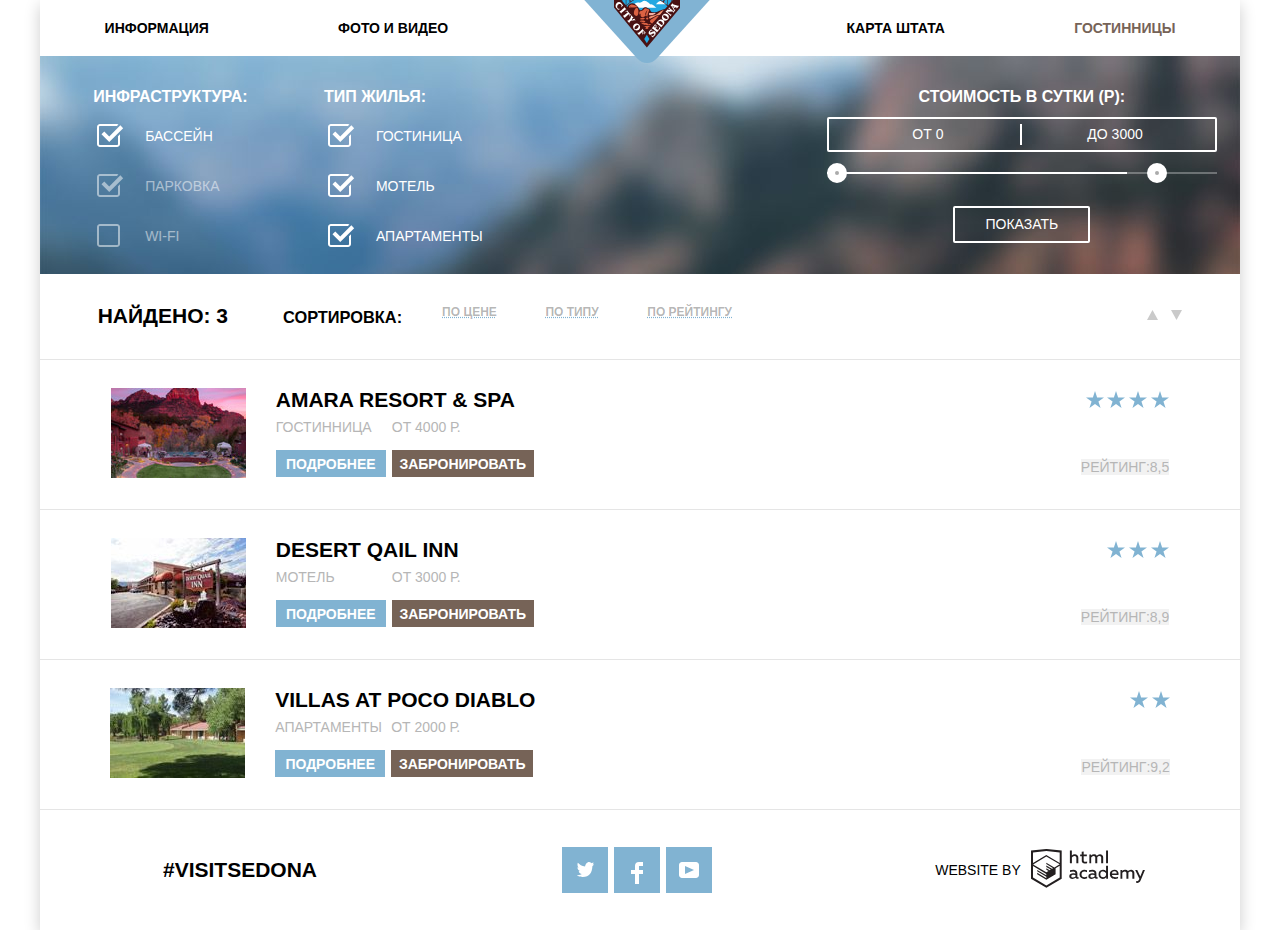
==== commit b80bd4bf: "Седона (проверка 1)" ====
--- a/catalog.html
+++ b/catalog.html
@@ -7,7 +7,6 @@
     <link href="css/normalize.css" rel="stylesheet">
     <link href="css/style.min.css" rel="stylesheet">
     <link href="https://fonts.googleapis.com/css?family=PT+Sans:400,700" rel="stylesheet">
-<<<<<<< HEAD
 </head>
 
 <body>
@@ -200,107 +199,12 @@
                             <path fill='#FFF' d='M17 0H3C1.35 0 0 1.35 0 3v10c0 1.65 1.35 3 3 3h14c1.65 0 3-1.35 3-3V3c0-1.65-1.35-3-3-3zM6.027 11.998V4.002L15.014 8l-8.987 3.998z' /></svg></a> </div>
             </div>
             <div class='footer-block-copyrite'> <span class='footer-text-1'>website by</span>
-                <div class='footer-text-2'> <a href='https://htmlacademy.ru/'><span class='visually-hidden'>html academy</span><svg id="Layer_1" data-name="Layer 1" xmlns="http://www.w3.org/2000/svg" width='114' viewBox="0 0 108.08 36.85">
+                <div class='footer-text-2'> <a href='https://htmlacademy.ru/'><span class='visually-hidden'>html academy</span>
+				            <svg id="Layer_1" data-name="Layer 1" xmlns="http://www.w3.org/2000/svg" width='114' viewBox="0 0 108.08 36.85">
                             <title>logo-htmlacademy</title>
-                            <path class='footer-copyrite-path' d="M44.61,26.88a2,2,0,0,0,.55-0.1v1.33a3.25,3.25,0,0,1-1.18.21,1.67,1.67,0,0,1-1.67-1,4.84,4.84,0,0,1-3.14,1.08c-1.51,0-2.91-.83-2.91-2.55,0-2.13,2-2.79,3.71-2.79a11.08,11.08,0,0,1,2.17.25v-0.3c0-1-.76-1.77-2.19-1.77a7.42,7.42,0,0,0-3,.64v-1.7a10.21,10.21,0,0,1,3.19-.55c2.36,0,3.81,1.12,3.81,3.65v3a0.54,0.54,0,0,0,.49.59h0.17Zm-6.44-1.13A1.35,1.35,0,0,0,39.63,27h0.11a3.39,3.39,0,0,0,2.41-1V24.58a9.72,9.72,0,0,0-1.81-.21c-1,0-2.16.33-2.16,1.38h0Zm12.36-6.11a5,5,0,0,1,2.57.64V22a4.08,4.08,0,0,0-2.3-.7,2.75,2.75,0,1,0,0,5.49,5,5,0,0,0,2.43-.64v1.71a6.27,6.27,0,0,1-2.76.57A4.21,4.21,0,0,1,46,24.51q0-.21,0-0.41a4.32,4.32,0,0,1,4.18-4.46h0.38Zm12.17,7.24a2,2,0,0,0,.55-0.1v1.33a3.25,3.25,0,0,1-1.18.21,1.67,1.67,0,0,1-1.67-1,4.84,4.84,0,0,1-3.14,1.08c-1.51,0-2.91-.83-2.91-2.55,0-2.13,2-2.79,3.71-2.79a11.08,11.08,0,0,1,2.17.25v-0.3c0-1-.76-1.77-2.19-1.77a7.42,7.42,0,0,0-3,.64v-1.7a10.21,10.21,0,0,1,3.19-.55c2.36,0,3.81,1.12,3.81,3.65v3a0.54,0.54,0,0,0,.49.59h0.17Zm-6.44-1.13A1.35,1.35,0,0,0,57.73,27h0.11a3.39,3.39,0,0,0,2.41-1V24.58a9.72,9.72,0,0,0-1.81-.21c-1.06,0-2.16.33-2.16,1.38h0ZM73,16V28.2H71.35V26.88a3.88,3.88,0,0,1-3.19,1.54,4.4,4.4,0,0,1,0-8.78,3.81,3.81,0,0,1,3,1.3V16H73Zm-4.53,5.22a2.76,2.76,0,1,0,0,5.52A2.86,2.86,0,0,0,71.15,25V23A2.91,2.91,0,0,0,68.49,21.27ZM79,19.64c3.31,0,4.46,2.68,3.92,5.09H76.7c0.21,1.5,1.67,2.11,3.19,2.11a6.11,6.11,0,0,0,2.64-.59v1.6a7.14,7.14,0,0,1-3,.57C77,28.42,74.78,27,74.78,24a4.18,4.18,0,0,1,4-4.39H79Zm0.09,1.54a2.28,2.28,0,0,0-2.44,2.1v0.06H81.3A2,2,0,0,0,79.13,21.18Zm5.73,7V19.87h1.65v1a3.81,3.81,0,0,1,2.78-1.27A2.86,2.86,0,0,1,91.89,21a4.12,4.12,0,0,1,2.91-1.33A3.06,3.06,0,0,1,98,23V28.2h-1.9V23.05a1.59,1.59,0,0,0-1.42-1.75H94.42a2.8,2.8,0,0,0-2.07,1.12V28.2h-1.9V23.05A1.59,1.59,0,0,0,89,21.31H88.8a3,3,0,0,0-2.21,1.29v5.63H84.86Zm21.31-8.33h1.9l-3.91,9.46c-0.9,2.17-2.09,2.86-3.35,2.86a4.76,4.76,0,0,1-1.1-.14V30.46a2.86,2.86,0,0,0,.85.12c0.9,0,1.58-.64,2.07-1.9l0.17-.42-4-8.4h2l2.86,6.29ZM38.73,1.46V6.22a3.81,3.81,0,0,1,2.7-1.14,3.25,3.25,0,0,1,3.44,3.4v5.15H43V8.72a1.81,1.81,0,0,0-1.61-2h-0.3a2.93,2.93,0,0,0-2.32,1.39v5.52h-1.9V1.46h1.9ZM49.94,2.31v3h3V6.91h-3v3.81c0,1.1.5,1.46,1.58,1.46a4.49,4.49,0,0,0,1.69-.33v1.6A6.8,6.8,0,0,1,51,13.8a2.55,2.55,0,0,1-2.86-2.74V6.89H46.58V5.26h1.5V2.74Zm5.4,11.31V5.28H57v1A3.81,3.81,0,0,1,59.77,5a2.86,2.86,0,0,1,2.6,1.33A4.12,4.12,0,0,1,65.28,5,3.06,3.06,0,0,1,68.44,8.4v5.21h-1.9V8.46a1.59,1.59,0,0,0-1.42-1.75H64.89a2.8,2.8,0,0,0-2.07,1.12v5.78h-1.9V8.46A1.59,1.59,0,0,0,59.5,6.71H59.27A3,3,0,0,0,57.06,8v5.63H55.34ZM71.17,1.45H73V13.6H71.17V1.45ZM14.71,0H14.55L0,1.54V28.21l14.55,8.66,14.55-8.66V1.54Zm12.5,27.1L14.55,34.64,1.9,27.12V16.18l12.59,7.5V25L5.86,19.9v1.31l8.68,5.21v1.39L5.87,22.65V24l8.68,5.21,8.75-5.24V18.31L27.2,16V27.12Zm0-12.53-3.48,2-1.6,1L14.51,13v1.31L21,18.23H21l-0.14.09-1,.54-5.37-3.2V17l4.24,2.52-1,.67-3.2-1.9v1.31l2.1,1.24L14.5,22.1,2,14.65,14.51,7.11Zm0-1.32L14.49,5.76,1.91,13.25v-10L14.56,1.92,27.21,3.25v10h0Z" transform="translate(0 -0.02)" fill="#231f20" />
-                        </svg></a> </div>
-=======
-  </head>
-  <body>
-	<header class='main-header'>
-      <nav class='main-navigation'>
-        <ul class='site-navigation'>
-          <li class='nav-item1'><a href='#'>Информация</a></li>
-          <li class='nav-item2'><a href='#'>Фото и видео</a></li>
-          <li class='main-header-logo'><a class='main-header-logo' href='https://htmlacademy-htmlcss.github.io/1007647-sedona-25/8/'><img src='svg/logo-sedona.svg'  alt='Logo for project Sedona'></a></li>
-		  <li class='nav-item4'><a href='#'>Карта штата</a></li>
-          <li class='nav-item5 navigation-current'>Гостинницы</li>
-        </ul>
-      </nav>
-    </header>
-	<main class='catalog'>	
-	  <h1 class='visually-hidden'>
-	    Гостинницы в Sedona
-	  </h1>
-	  <section class='catalog-filter'>
-        <h2 class='visually-hidden'>
-		  Параметры поиска жилья в Седоне
-		</h2>
-        <form class='filter' action='https://echo.htmlacademy.ru' method='post'>
-          <fieldset class='infrastructure'>
-            <legend class='filter-title-1'>
-			  Инфраструктура:
-			</legend>
-            <ul class='filter-ul'>
-              <li class='filter-li'>
-                <input type='checkbox' id='pool' class='visually-hidden' checked>
-                <label for='pool' tabindex='1'>
-				  Бассейн
-				</label>
-              </li>
-              <li class='filter-li'>
-                <input type='checkbox' id='parking' class='visually-hidden'>
-                <label for='parking' tabindex='2'>
-				  Парковка
-				</label>
-              </li>
-              <li class='filter-li'>
-                <input type='checkbox' id='Wi-fi' class='visually-hidden'>
-                <label for='Wi-fi' tabindex='3'>
-				  wi-fi
-				</label>
-              </li>
-            </ul>
-          </fieldset>
-          <fieldset class='house-type'>
-            <legend class='filter-title-2'>
-			  Тип жилья:
-			</legend>
-            <ul class='filter-ul'>
-              <li class='filter-li'>
-                <input type='checkbox' id='hotel' class='visually-hidden' checked>
-                <label for='hotel' tabindex='4'>
-				  Гостиница
-				</label>
-              </li>
-              <li class='filter-li'>
-                <input type='checkbox' id='motel' class='visually-hidden' checked>
-                <label for='motel' tabindex='5'>
-				  Мотель
-				</label>
-              </li>
-              <li class='filter-li'>
-                <input type='checkbox' id='apartments' class='visually-hidden' checked>
-                <label for='apartments' tabindex='6'>
-				  Апартаменты
-				</label>
-              </li>
-            </ul>
-          </fieldset>
-          <fieldset class='price-option'>
-            <legend class='filter-title-3'>
-			  Стоимость в сутки (р):
-			</legend>
-            <div class='price-min-max'>
-              <label class='price-min'>
-                <input 
-				  class='price-input-1'
-				  type='text'
-				  name='min-price'
-				  value=' от 0'
-				  tabindex='7'
-				>
-              </label>
-              <label class='price-max'>
-                <input 
-				  class='price-input-2'
-				  type='text'
-				  name='max-price'
-				  value='до 3000'
-				  tabindex='8'
-				>
-              </label>
->>>>>>> f4c769357c9f452fac54a9e3805d4383551d5cb4
+							<path class='footer-copyrite-path' d="M44.61,26.88a2,2,0,0,0,.55-0.1v1.33a3.25,3.25,0,0,1-1.18.21,1.67,1.67,0,0,1-1.67-1,4.84,4.84,0,0,1-3.14,1.08c-1.51,0-2.91-.83-2.91-2.55,0-2.13,2-2.79,3.71-2.79a11.08,11.08,0,0,1,2.17.25v-0.3c0-1-.76-1.77-2.19-1.77a7.42,7.42,0,0,0-3,.64v-1.7a10.21,10.21,0,0,1,3.19-.55c2.36,0,3.81,1.12,3.81,3.65v3a0.54,0.54,0,0,0,.49.59h0.17Zm-6.44-1.13A1.35,1.35,0,0,0,39.63,27h0.11a3.39,3.39,0,0,0,2.41-1V24.58a9.72,9.72,0,0,0-1.81-.21c-1,0-2.16.33-2.16,1.38h0Zm12.36-6.11a5,5,0,0,1,2.57.64V22a4.08,4.08,0,0,0-2.3-.7,2.75,2.75,0,1,0,0,5.49,5,5,0,0,0,2.43-.64v1.71a6.27,6.27,0,0,1-2.76.57A4.21,4.21,0,0,1,46,24.51q0-.21,0-0.41a4.32,4.32,0,0,1,4.18-4.46h0.38Zm12.17,7.24a2,2,0,0,0,.55-0.1v1.33a3.25,3.25,0,0,1-1.18.21,1.67,1.67,0,0,1-1.67-1,4.84,4.84,0,0,1-3.14,1.08c-1.51,0-2.91-.83-2.91-2.55,0-2.13,2-2.79,3.71-2.79a11.08,11.08,0,0,1,2.17.25v-0.3c0-1-.76-1.77-2.19-1.77a7.42,7.42,0,0,0-3,.64v-1.7a10.21,10.21,0,0,1,3.19-.55c2.36,0,3.81,1.12,3.81,3.65v3a0.54,0.54,0,0,0,.49.59h0.17Zm-6.44-1.13A1.35,1.35,0,0,0,57.73,27h0.11a3.39,3.39,0,0,0,2.41-1V24.58a9.72,9.72,0,0,0-1.81-.21c-1.06,0-2.16.33-2.16,1.38h0ZM73,16V28.2H71.35V26.88a3.88,3.88,0,0,1-3.19,1.54,4.4,4.4,0,0,1,0-8.78,3.81,3.81,0,0,1,3,1.3V16H73Zm-4.53,5.22a2.76,2.76,0,1,0,0,5.52A2.86,2.86,0,0,0,71.15,25V23A2.91,2.91,0,0,0,68.49,21.27ZM79,19.64c3.31,0,4.46,2.68,3.92,5.09H76.7c0.21,1.5,1.67,2.11,3.19,2.11a6.11,6.11,0,0,0,2.64-.59v1.6a7.14,7.14,0,0,1-3,.57C77,28.42,74.78,27,74.78,24a4.18,4.18,0,0,1,4-4.39H79Zm0.09,1.54a2.28,2.28,0,0,0-2.44,2.1v0.06H81.3A2,2,0,0,0,79.13,21.18Zm5.73,7V19.87h1.65v1a3.81,3.81,0,0,1,2.78-1.27A2.86,2.86,0,0,1,91.89,21a4.12,4.12,0,0,1,2.91-1.33A3.06,3.06,0,0,1,98,23V28.2h-1.9V23.05a1.59,1.59,0,0,0-1.42-1.75H94.42a2.8,2.8,0,0,0-2.07,1.12V28.2h-1.9V23.05A1.59,1.59,0,0,0,89,21.31H88.8a3,3,0,0,0-2.21,1.29v5.63H84.86Zm21.31-8.33h1.9l-3.91,9.46c-0.9,2.17-2.09,2.86-3.35,2.86a4.76,4.76,0,0,1-1.1-.14V30.46a2.86,2.86,0,0,0,.85.12c0.9,0,1.58-.64,2.07-1.9l0.17-.42-4-8.4h2l2.86,6.29ZM38.73,1.46V6.22a3.81,3.81,0,0,1,2.7-1.14,3.25,3.25,0,0,1,3.44,3.4v5.15H43V8.72a1.81,1.81,0,0,0-1.61-2h-0.3a2.93,2.93,0,0,0-2.32,1.39v5.52h-1.9V1.46h1.9ZM49.94,2.31v3h3V6.91h-3v3.81c0,1.1.5,1.46,1.58,1.46a4.49,4.49,0,0,0,1.69-.33v1.6A6.8,6.8,0,0,1,51,13.8a2.55,2.55,0,0,1-2.86-2.74V6.89H46.58V5.26h1.5V2.74Zm5.4,11.31V5.28H57v1A3.81,3.81,0,0,1,59.77,5a2.86,2.86,0,0,1,2.6,1.33A4.12,4.12,0,0,1,65.28,5,3.06,3.06,0,0,1,68.44,8.4v5.21h-1.9V8.46a1.59,1.59,0,0,0-1.42-1.75H64.89a2.8,2.8,0,0,0-2.07,1.12v5.78h-1.9V8.46A1.59,1.59,0,0,0,59.5,6.71H59.27A3,3,0,0,0,57.06,8v5.63H55.34ZM71.17,1.45H73V13.6H71.17V1.45ZM14.71,0H14.55L0,1.54V28.21l14.55,8.66,14.55-8.66V1.54Zm12.5,27.1L14.55,34.64,1.9,27.12V16.18l12.59,7.5V25L5.86,19.9v1.31l8.68,5.21v1.39L5.87,22.65V24l8.68,5.21,8.75-5.24V18.31L27.2,16V27.12Zm0-12.53-3.48,2-1.6,1L14.51,13v1.31L21,18.23H21l-0.14.09-1,.54-5.37-3.2V17l4.24,2.52-1,.67-3.2-1.9v1.31l2.1,1.24L14.5,22.1,2,14.65,14.51,7.11Zm0-1.32L14.49,5.76,1.91,13.25v-10L14.56,1.92,27.21,3.25v10h0Z" transform="translate(0 -0.02)" fill="#231f20" />
+							</svg></a> 
+				</div>
             </div>
         </div>
     </footer>
--- a/css/style.min.css
+++ b/css/style.min.css
@@ -1,20 +1 @@
-<<<<<<< HEAD
-
-Source
-.foo { color: #ff0000; }
-.bar { color: rgba(255, 0, 0, 1); }
-Result
-Source map
-Restructure
-Beautify
-@keyframes animation-opacity{0%{opacity:0}to{opacity:1}}body{font-family:'PTSans',Arial,sans-serif;font-size:14px;color:#000;text-transform:uppercase;list-style:none;box-shadow:0 5px 15px 0 rgba(0,0,1,.2);max-width:1200px;margin:0 auto;min-height:100vh;font-stretch:semi-condensed;position:relative}buttom:focus{outline:3px solid red;outline-offset:0}.main-navigation{display:flex;flex-direction:row;align-content:flex-start;font-weight:700;height:56px}.svg_logo_sedona{width:140px;height:70px}.main-header-logo,.nav-item1,.nav-item2,.nav-item4,.nav-item5{color:#000;list-style:none}.main-header-logo{min-width:140px;min-height:70px;box-sizing:border-box;font-size:0}.site-navigation{box-sizing:border-box;display:flex;align-items:center;margin:0;width:100%;padding:0;justify-content:space-around;white-space:normal}.logo-image{position:relative;z-index:-1}.site-navigation a:focus,.site-navigation a:hover{color:#81b3d2}.site-navigation a:active{color:#bdbbbc}.navigation-current{color:#766357;list-style:none}.button:active,.button:focus,.button:hover{background-color:#663d15}.picture-service-1,.picture-service-2{display:flex;flex-direction:row;height:256px;width:100%}.service-item{align-items:center}.service-item-1,.service-item-2,.service-item-3,.service-item-4,.service-item-5,.service-item-6{box-sizing:border-box;display:flex;align-items:center;flex-direction:column;line-height:21px;width:22%}.text-data{margin:0}.block-picture-house{order:2}.block-picture-bridge,.block-picture-house{box-sizing:border-box;height:100%;flex-grow:2}.footer-text-1{align-self:center;margin-right:10px}.footer-text-2{align-self:center;cursor:pointer}.footer-text-2:focus path,.footer-text-2:hover path{fill:#81b3d2}.footer-text-2:active path{fill:#bdbbbc}.service-block{display:flex;flex-direction:column;color:#fff;min-width:400px;background-color:#81b3d2;height:256px;text-align:center;padding:48px 60px;box-sizing:border-box;order:1;flex-grow:1;width:33%}.infoindex-2{box-sizing:border-box;margin:0}.picture-title{margin-top:0;margin-bottom:25px;font-size:21px;font-weight:700;min-height:21px;width:51.5%;align-self:center;box-sizing:border-box}.picture-text{box-sizing:border-box;margin-top:22px}.visually-hidden{position:absolute;clip:rect(0 0 0 0);width:1px;height:1px;margin:-1px}.map_iframe{width:100%;border:0;z-index:3}.map_img{width:100%;z-index:-1}.img_devil_photo,.img_hotel_photo{width:100%;height:100%;object-fit:cover}.img_amara,.img_desert,.img_villas{width:100%}.img_sedona_logo{width:100%;height:508px}a{text-decoration:none;color:#000}.service-2,.service-content-1,.service-content-2{list-style:none;display:flex;margin:0;justify-content:space-around}.service-2{background-color:#eee;width:100%;min-height:260px;box-sizing:border-box;text-align:center;color:#7d7d7d;padding:10px 0 0}.service-content-1,.service-content-2{padding:60px 0}.service-content-2{padding:0}.info-text{line-height:21px;font-size:14px}.service{box-sizing:border-box}.container-text,.service{text-align:center;color:#7d7d7d;list-style:none;line-height:24px}.button-container{margin-bottom:40px}.registration{box-sizing:border-box;text-align:center;display:flex;flex-direction:column;justify-content:flex-end}.registration-text{min-height:290px}.container-title-2{color:#000;font-size:30px;text-align:center;min-height:36px;margin-top:50px}.search-data-button{font:inherit;font-size:21px;padding-top:30px;position:absolute;font-weight:700;background-color:#766357;box-sizing:border-box;width:568px;height:87px;text-align:center;vertical-align:middle;align-self:center;color:#fff;line-height:26px;text-transform:uppercase;border:0;cursor:pointer}.search-data-button a{color:#fff}.search-data-button:focus,.search-data-button:hover{background-color:#604e43}.search-data-button:active{background-color:#503e33;color:#857871}.item-title{line-height:26px;align-self:center}.container-title,.item-title,.item-title-service{display:flex;font-size:21px;font-weight:700;text-align:center;color:#000}.container-title{align-self:center;line-height:26px;width:40%}.item-title-service{line-height:21px;padding-top:18px;width:50%;box-sizing:border-box}.button-search,.search-data{color:#fff;font-size:21px;line-height:26px;text-align:center}.search-data{font-weight:700}.button-search{font:inherit;background-color:#81b3d2;text-transform:uppercase;border:0}.button-search,.search-block{font-weight:700}.button-minus,.button-plus{font-size:21px;line-height:26px;font-weight:700;color:#a9a9a9;background-color:#f2f2f2;border:0;cursor:pointer}.button-minus{margin-left:3px}.button-plus{width:26px;height:26px;margin-right:-13px}.clear-float{clear:both}.input-wrap{font:inherit;background:#f2f2f2;min-width:340px;box-sizing:border-box}.departure-input:hover,.people-input:hover{background:#ebebeb;border:2px solid #ebebeb}.departure-input:focus,.people-input:focus{background:#ebebeb}.departure-input:active,.departure-input:focus,.people-input:active,.people-input:focus{background:#fff;border:2px solid #ebebeb}.departure-input{position:relative;font-size:14px;font-weight:700;color:#000;text-transform:uppercase;background:0 0;min-width:330px;height:38px;border:2px solid #f2f2f2;padding-left:10px}.departure-label{min-width:112px;padding-top:8px}.departure-block{margin-bottom:30px;display:flex}.adult-label,.children-label{box-sizing:border-box;width:112px}.children-label{position:relative;padding-left:45px;margin-right:24px}.people-number-block{background:#f2f2f2;width:105px;box-sizing:border-box;height:38px}.wrapper-people-1,.wrapper-people-2{display:flex;box-sizing:border-box;width:235px;align-items:center}.wrapper-people-2{width:218px}.visitors-block{display:flex;box-sizing:border-box;width:458px}.map{height:593px;width:100%;background-image:url(../img/map.jpg);text-align:center;z-index:-1}.footer-contacts{position:absolute;background-color:rgba(255,255,255,.8);width:100%;height:120px;margin-top:-120px}.footer-contacts-catalog{background-color:#fff;width:100%;height:120px}.block-description{box-sizing:border-box;min-height:215px;display:flex;flex-direction:column;padding-top:30px}.contacts{display:flex;justify-content:space-around;min-height:120px}.footer-tag a{font-size:21px;font-weight:700;line-height:26px}.footer-tag a:hover{cursor:pointer}.footer-block-social,.footer-block-tag{align-items:center}.footer-block-copyrite,.footer-block-social,.footer-block-tag{display:flex;justify-content:center;box-sizing:border-box;flex-grow:1;width:30%}.button-search:focus,.button-search:hover,.search-button-index:focus,.search-button-index:hover,.social-button:focus,.social-button:hover{background-color:#669ec0;box-sizing:border-box}.footer-copyrite-path:focus,.footer-copyrite-path:hover{fill:#81b3d2}.search-button-index:active{color:#88b6d1;background-color:#5496bd;box-sizing:border-box}.svg-social:active path{opacity:.3;background-color:#5496bd;box-sizing:border-box}.button-minus:active,.button-plus:active{color:#81b3d2}.button-minus:focus,.button-minus:hover,.button-plus:focus,.button-plus:hover{color:#000}.adult-block{box-sizing:border-box}.child-block,.people-input{box-sizing:border-box;width:230px}.people-input{font:inherit;width:47px;height:38px;text-align:center;border:0;background-color:transparent;color:#000}.calendar{cursor:pointer;background:0 0;border:0;vertical-align:middle;position:absolute;z-index:1}.calendar-1{top:61px;right:63px}.calendar-2{top:135px;right:63px}.calendar:hover path{fill:#000}.calendar:active path,.calendar:focus path{fill:#81b3d2}.house-type,.infrastructure,.price-option{border:0}.filter-ul{list-style:none}.filter-li{margin-bottom:29px;font-size:14px;line-height:21px}.filter-title-1,.filter-title-2,.filter-title-3{font-size:16px;font-weight:700;line-height:21px;padding-top:30px}.filter-title-1,.filter-title-2{padding-left:30px}.filter-title-3{margin-bottom:5px}.filter-button{font:inherit;font-size:14px;line-height:21px;color:#fff;text-transform:uppercase;background:0 0;border:2px solid #fff;border-radius:2px;outline:0;cursor:pointer;box-sizing:border-box;width:137px;height:37px}.filter-button:active,.filter-button:focus,.filter-button:hover{color:#000;background:#fff}.filter{background:#365266 url(../img/bg-hotel.jpg) no-repeat;color:#fff;background-position:top center;background-repeat:no-repeat;width:100%;height:218px;display:flex;justify-content:space-around}.infrastructure{box-sizing:border-box;text-align:left}.house-type{margin-right:25%}.price-option{text-align:center}input[type=checkbox]+label{position:relative;padding-left:42px;cursor:pointer;line-height:21px;outline:0}input[type=checkbox]+label::before{content:'';position:absolute;top:-4px;left:-6px;min-width:27px;min-height:23px;background-image:url(../svg/checkbox-off.svg);background-repeat:no-repeat;outline:0}input[type=checkbox]:checked+label::before{background-image:url(../svg/checkbox-on.svg);outline:0}input[type=checkbox]:disabled+label::before{background-image:url(../svg/checkbox-off.svg);outline:0}input[type=checkbox]:disabled+label{color:#6a6a6a;cursor:auto;outline:0}input[type=checkbox]:checked:disabled+label::before{background-image:url(../svg/checkbox-on.svg)}input[type=checkbox]:checked:disabled+label{color:#6a6a6a;cursor:auto;outline:0}.input-desabled{opacity:.5}.price-range{position:relative;margin-bottom:32px;box-sizing:border-box;text-align:center}.price-range .scale{min-height:2px;background-color:rgba(255,255,255,.3)}.bar{background-color:#fff}.price-range .bar{width:77%;height:2px}.range-toggle{position:absolute;top:-9px;min-width:4px;min-height:4px;border-radius:50%;cursor:pointer;background:#ababab;border:8px solid #fff}.range-toggle:focus,.range-toggle:hover{transform:scale(1.1)}.range-toggle-min{left:0}.range-toggle-max{right:50px}.search-options{display:flex;align-items:center;justify-content:space-around;box-sizing:border-box;min-height:86px;border-bottom:1px solid #e5e5e5}.search-type{display:flex;padding-right:300px}.search-result{align-self:center;margin-right:55px;font-size:21px;font-weight:700;box-sizing:border-box}.search-criteria{display:flex;font-weight:700;font-size:14px;line-height:18px}.search-parameters{display:flex;box-sizing:border-box;width:330px;justify-content:space-between}.search-arrows{display:flex;box-sizing:border-box;padding:0}.search-arrows,.search-parameters{list-style:none;font-size:12px}.search-parameters a{font-size:12px;min-height:18px;color:rgba(0,0,0,.3);text-decoration:underline dotted #81b3d2}.search-parameters a:hover{color:#81b3d2;text-decoration:underline dotted #81b3d2}.search-parameters a:active{color:#000;text-decoration:none}.search-parameters a:focus{color:#81b3d2;text-decoration:none}.search-results{margin:0}.price-min-max{margin-bottom:20px;border:2px solid #fff;padding:5px;border-radius:2px}.price-input-1,.price-input-2{font:inherit;text-transform:uppercase;text-align:center;border:0;cursor:pointer;color:#fff;box-sizing:border-box;background:0 0;min-height:21px;width:48%}.price-input-2{border-left:2px solid #fff;width:50%}.search-arrows-path:hover{fill:#000}.search-arrows-path:active,.search-arrows-path:focus{fill:#81b3d2}.house-title{font-size:21px;color:#000;font-weight:700;text-align:left}.house-title a:focus,.house-title a:hover{color:#81b3d2}.house-title a:active{color:#cacaca;font-weight:400}.catalog-list{display:flex;font-size:14px;color:#b6b6b6;border-bottom:1px solid #e5e5e5;box-sizing:border-box;min-height:150px;justify-content:space-around;align-items:center}.picture-info{display:flex}.catalog-picture{box-sizing:border-box;max-width:135px;max-height:150px}.catalog-info,.catalog-rate{box-sizing:border-box;margin-left:30px;vertical-align:middle}.catalog-rate{position:relative;text-align:right;width:110px;margin-left:32%}.button-reservation:active{background-color:#887e78}.button-info{font-family:'PTSans',Arial,sans-serif;font-size:14px;text-transform:uppercase;min-width:110px;min-height:27px;box-sizing:border-box;border:0;text-align:center;vertical-align:middle;background-color:#81b3d2;color:#fff;font-weight:700;cursor:pointer}.button-info:hover{background-color:#669ec0;box-sizing:border-box}.button-info:focus{background-color:#5496bd;box-sizing:border-box;color:#81b3d1}.button-reservation:focus,.button-reservation:hover{background-color:#604e43}.button-reservation:active{background-color:#604e43;color:#877d78}.button-reservation{width:142px;height:27px;box-sizing:border-box;text-align:center;font-size:14px;background-color:#766357;padding-top:3px;color:#fff;font-weight:700;line-height:21px;font-family:'PTSans',Arial,sans-serif;text-transform:uppercase;border:0;vertical-align:middle;cursor:pointer}.rate-stars{margin-top:0;margin-bottom:46px;box-sizing:border-box}.rate-number{box-sizing:border-box;background-color:#f2f2f2;min-width:110px;min-height:27px;text-align:center;line-height:21px}.arrow-up{margin-right:13px}.catalog-reservation,.catalog-type{position:absolute;box-sizing:border-box;min-width:110px;min-height:65px;display:flex;padding-top:7px;flex-direction:column;justify-content:space-between}.catalog-reservation{position:relative;min-width:142px;margin-left:116px}.social-button{box-sizing:border-box;min-width:46px;min-height:46px;margin-right:6px;cursor:pointer;text-align:center;background-color:#81b3d2;padding-top:15px}.modal-block,.search-button-index{text-transform:uppercase;line-height:26px;box-sizing:border-box}.search-button-index{border:0;background-color:#81b3d2;font:inherit;margin-top:50px;cursor:pointer;width:452px;min-height:58px;color:#fff;font-size:21px}.modal-block{font-family:'PTSans',Arial,sans-serif;font-size:14px;color:#000;position:absolute;z-index:1;left:25.2%;right:25.2%;list-style:none;margin:0 auto;width:568px;min-height:400px;font-weight:700;background:#fff;padding-top:50px;box-shadow:0 5px 15px 0 rgba(0,0,0,.2);padding-left:55px;padding-right:55px;display:none;animation-name:animation-opacity;animation-duration:1.6s}.js-modal-show{display:flex}
-Show transformations
-result
-Original:   20107 bytes
-Compressed: 13876 bytes (69.01%)
-Saving:     6231 bytes (30.99%)
-Time:       187 ms
-Powered by CSSO 3.5.1
-=======
-body{font-family:PTSans,Arial,sans-serif;font-size:14px;color:#000;text-transform:uppercase;list-style:none;-webkit-box-shadow:0 5px 15px 0 rgba(0,0,1,.2);box-shadow:0 5px 15px 0 rgba(0,0,1,.2);max-width:1200px;margin:0 auto;min-height:100vh;font-stretch:semi-condensed;position:relative}.main-navigation{display:-webkit-box;display:-ms-flexbox;display:flex;-webkit-box-orient:horizontal;-webkit-box-direction:normal;-ms-flex-direction:row;flex-direction:row;-ms-flex-line-pack:start;align-content:flex-start;font-weight:700;height:56px}.svg_logo_sedona{width:140px;height:70px}.main-header-logo,.nav-item1,.nav-item2,.nav-item4,.nav-item5{color:#000;list-style:none}.main-header-logo{min-width:140px;min-height:70px;-webkit-box-sizing:border-box;box-sizing:border-box;font-size:0}.site-navigation{-webkit-box-sizing:border-box;box-sizing:border-box;display:-webkit-box;display:-ms-flexbox;display:flex;-webkit-box-align:center;-ms-flex-align:center;align-items:center;margin:0;width:100%;padding:0;-ms-flex-pack:distribute;justify-content:space-around;white-space:none}.logo-image{position:relative;z-index:-1}.site-navigation a:hover{color:#81b3d2}.site-navigation a:active{color:#bdbbbc}.navigation-current{color:#766357;list-style:none}.button:active,.button:focus,.button:hover{background-color:#663d15}.picture-service-1,.picture-service-2{display:-webkit-box;display:-ms-flexbox;display:flex;-webkit-box-orient:horizontal;-webkit-box-direction:normal;-ms-flex-direction:row;flex-direction:row;height:256px;width:100%}.service-item{-webkit-box-align:center;-ms-flex-align:center;align-items:center}.service-item-1,.service-item-2,.service-item-3,.service-item-4,.service-item-5,.service-item-6{-webkit-box-sizing:border-box;box-sizing:border-box;line-height:21px;-webkit-box-flex:1;-ms-flex-positive:1;flex-grow:1}.block-picture-house{-webkit-box-sizing:border-box;box-sizing:border-box;height:100%;-webkit-box-ordinal-group:3;-ms-flex-order:2;order:2;-webkit-box-flex:2;-ms-flex-positive:2;flex-grow:2}.block-picture-bridge{-webkit-box-sizing:border-box;box-sizing:border-box;height:100%;-webkit-box-flex:2;-ms-flex-positive:2;flex-grow:2}.footer-text-1{-ms-flex-item-align:center;-ms-grid-row-align:center;align-self:center;margin-right:10px}.footer-text-2{-ms-flex-item-align:center;-ms-grid-row-align:center;align-self:center;cursor:pointer}.footer-text-2:hover path{fill:#81b3d2}.footer-text-2:active path{fill:#bdbbbc}.service-block{color:#fff;min-width:400px;background-color:#81b3d2;height:256px;text-align:center;padding-top:24px;-webkit-box-sizing:border-box;box-sizing:border-box;-webkit-box-ordinal-group:2;-ms-flex-order:1;order:1;padding-left:31px;padding-right:31px;-webkit-box-flex:1;-ms-flex-positive:1;flex-grow:1}.infoindex-2{-webkit-box-sizing:border-box;box-sizing:border-box;padding-top:5px;padding-bottom:5px}.picture-title{font-size:21px;font-weight:700;min-height:21px}.picture-text{-webkit-box-sizing:border-box;box-sizing:border-box;margin-top:22px;margin-bottom:22px}.visually-hidden{position:absolute;clip:rect(0 0 0 0);width:1px;height:1px;margin:-1px}.map_iframe{width:100%;border:0;z-index:3}.map_img{width:100%;z-index:-1}.img_devil_photo{height:100%;width:100%;-o-object-fit:cover;object-fit:cover}.img_hotel_photo{width:100%;height:100%;-o-object-fit:cover;object-fit:cover}.img_amara,.img_desert,.img_villas{width:100%}.img_sedona_logo{width:100%;height:508px}a{text-decoration:none;color:#000}.service-2{background-color:#eee;display:-webkit-box;display:-ms-flexbox;display:flex;margin:0;padding:0;min-height:256px;-webkit-box-sizing:border-box;box-sizing:border-box;text-align:center;color:#7d7d7d;list-style:none;width:100%}.service-block{text-align:center}.service-content-1{list-style:none;display:-webkit-box;display:-ms-flexbox;display:flex;margin:0;padding:0;-ms-flex-pack:distribute;justify-content:space-around;padding-top:60px;padding-bottom:65px}.service-content-2{list-style:none;display:-webkit-box;display:-ms-flexbox;display:flex;margin:0;padding:0;-ms-flex-pack:distribute;justify-content:space-around}.info-text{line-height:21px;font-size:14px}.container-text,.service{text-align:center;color:#7d7d7d;list-style:none;line-height:24px}.button-container{margin-bottom:40px}.registration{-webkit-box-sizing:border-box;box-sizing:border-box;text-align:center;display:-webkit-box;display:-ms-flexbox;display:flex;-webkit-box-orient:vertical;-webkit-box-direction:normal;-ms-flex-direction:column;flex-direction:column;-webkit-box-pack:end;-ms-flex-pack:end;justify-content:flex-end}.registration-text{min-height:290px}.container-title-2{color:#000;font-size:30px;text-align:center;min-height:36px;margin-top:50px}.search-data-button{font:inherit;font-size:21px;position:absolute;font-weight:700;background-color:#766357;-webkit-box-sizing:border-box;box-sizing:border-box;width:568px;height:87px;text-align:center;vertical-align:middle;-ms-flex-item-align:center;-ms-grid-row-align:center;align-self:center;color:#fff;line-height:26px;text-transform:uppercase;border:none;cursor:pointer}.search-data-button:hover{background-color:#604e43}.search-data-button:active{background-color:#503e33;color:#857871}.container-title,.item-title{color:#000;font-size:21px;font-weight:700;text-align:center;line-height:26px}.item-title-service{color:#000;font-size:21px;font-weight:700;text-align:center;line-height:21px;padding-top:18px}.search-data{color:#fff;font-size:21px;font-weight:700;text-align:center;line-height:26px}.button-search{font:inherit;background-color:#81b3d2;color:#fff;font-size:21px;line-height:26px;font-weight:700;text-align:center;text-transform:uppercase;border:none}.button-search:hover{background-color:#669ec0}.search-block{font-weight:700}.button-minus{font-size:21px;font-weight:700;color:#a9a9a9;background-color:#f2f2f2;border:none;cursor:pointer;line-height:26px;margin-left:3px}.button-plus{width:26px;height:26px;font-size:21px;line-height:26px;font-weight:700;color:#a9a9a9;background-color:#f2f2f2;border:none;cursor:pointer;margin-right:-13px}.clear-float{clear:both}.input-wrap{font:inherit;background:#f2f2f2;min-width:340px;-webkit-box-sizing:border-box;box-sizing:border-box}.departure-input:hover,.people-input:hover{background:#ebebeb;border:2px solid #ebebeb}.departure-input:active,.departure-input:focus,.people-input:active,.people-input:focus{background:#fff;border:2px solid #ebebeb}.departure-input{position:relative;font-size:14px;font-weight:700;color:#000;text-transform:uppercase;background:0 0;min-width:330px;height:38px;border:2px solid #f2f2f2;padding-left:10px}.departure-label{min-width:112px;padding-top:8px}.departure-block{margin-bottom:30px;display:-webkit-box;display:-ms-flexbox;display:flex}.adult-label{-webkit-box-sizing:border-box;box-sizing:border-box;width:112px}.children-label{-webkit-box-sizing:border-box;box-sizing:border-box;position:relative;width:112px;padding-left:45px;margin-right:24px}.people-number-block{-webkit-box-sizing:border-box;box-sizing:border-box;background:#f2f2f2;width:105px;box-sizing:border-box;height:38px}.wrapper-people-1{display:-webkit-box;display:-ms-flexbox;display:flex;-webkit-box-sizing:border-box;box-sizing:border-box;width:235px;-webkit-box-align:center;-ms-flex-align:center;align-items:center}.wrapper-people-2{display:-webkit-box;display:-ms-flexbox;display:flex;-webkit-box-sizing:border-box;box-sizing:border-box;width:218px;-webkit-box-align:center;-ms-flex-align:center;align-items:center}.visitors-block{display:-webkit-box;display:-ms-flexbox;display:flex;-webkit-box-sizing:border-box;box-sizing:border-box;width:458px}.map{height:593px;width:100%;background-image:url(../img/map.jpg) no-repeat;text-align:center;z-index:-1}.footer-contacts{position:absolute;background-color:rgba(255,255,255,.8);width:100%;height:120px;margin-top:-120px}.footer-contacts-catalog{background-color:rgba(255,255,255,1);width:100%;height:120px}.block-description{-webkit-box-sizing:border-box;box-sizing:border-box;min-height:215px;display:-webkit-box;display:-ms-flexbox;display:flex;-webkit-box-orient:vertical;-webkit-box-direction:normal;-ms-flex-direction:column;flex-direction:column;padding-top:30px}.contacts{display:-webkit-box;display:-ms-flexbox;display:flex;-ms-flex-pack:distribute;justify-content:space-around;min-height:120px}.footer-tag a{font-size:21px;font-weight:700;line-height:26px}.footer-tag a:hoover{cursor:pointer}.footer-block-tag{display:-webkit-box;display:-ms-flexbox;display:flex;-webkit-box-pack:center;-ms-flex-pack:center;justify-content:center;-webkit-box-align:center;-ms-flex-align:center;align-items:center;-webkit-box-sizing:border-box;box-sizing:border-box;-webkit-box-flex:1;-ms-flex-positive:1;flex-grow:1;width:30%}.footer-block-social{display:-webkit-box;display:-ms-flexbox;display:flex;-webkit-box-pack:center;-ms-flex-pack:center;justify-content:center;-webkit-box-align:center;-ms-flex-align:center;align-items:center;-webkit-box-sizing:border-box;box-sizing:border-box;-webkit-box-flex:1;-ms-flex-positive:1;flex-grow:1;width:30%}.footer-block-copyrite{display:-webkit-box;display:-ms-flexbox;display:flex;-webkit-box-pack:center;-ms-flex-pack:center;justify-content:center;-webkit-box-sizing:border-box;box-sizing:border-box;-webkit-box-flex:1;-ms-flex-positive:1;flex-grow:1;width:30%}.button-search:hover,.search-button-index:hover,.social-button:hover{background-color:#669ec0;-webkit-box-sizing:border-box;box-sizing:border-box}.footer-copyrite-path: focus,.footer-copyrite-path: hover{fill:#81b3d2}.search-button-index:active{color:#88b6d1;background-color:#5496bd;-webkit-box-sizing:border-box;box-sizing:border-box}.svg-social:active path{opacity:.3;background-color:#5496bd;-webkit-box-sizing:border-box;box-sizing:border-box}.button-minus:active,.button-minus:focus,.button-plus:active,.button-plus:focus{color:#81b3d2}.button-minus:hover,.button-plus:hover{color:#000}.adult-block{-webkit-box-sizing:border-box;box-sizing:border-box}.child-block{-webkit-box-sizing:border-box;box-sizing:border-box;width:230px}.people-input{font:inherit;width:47px;height:38px;text-align:center;border:none;background-color:transparent;-webkit-box-sizing:border-box;box-sizing:border-box;color:#000}.calendar{cursor:pointer;background:0 0;border:none;vertical-align:middle;position:absolute;z-index:1}.calendar-1{top:61px;right:63px}.calendar-2{top:135px;right:63px}.calendar:hover path{fill:#000}.calendar:active path,.calendar:focus path{fill:#81b3d2}.house-type,.infrastructure,.price-option{border:none}.filter-ul{list-style:none}.filter-li{padding-bottom:29px;font-size:14px;line-height:21px}.filter-title-1,.filter-title-2{font-size:16px;font-weight:700;line-height:21px;padding-left:30px;padding-top:30px}.filter-title-3{font-size:16px;font-weight:700;line-height:21px;padding-top:30px;margin-bottom:5px}.filter-button{font:inherit;font-size:14px;line-height:21px;color:#fff;text-transform:uppercase;background:0 0;border:2px solid #fff;border-radius:2px;outline:0;cursor:pointer;-webkit-box-sizing:border-box;box-sizing:border-box;width:137px;height:37px}.filter-button:active,.filter-button:focus,.filter-button:hover{color:#000;background:#fff}.filter{background:#365266 url(../img/bg-hotel.jpg) no-repeat;color:#fff;background-position:top center;background-repeat:no-repeat;width:100%;height:218px;display:-webkit-box;display:-ms-flexbox;display:flex;-ms-flex-pack:distribute;justify-content:space-around}.infrastructure{-webkit-box-sizing:border-box;box-sizing:border-box;text-align:left}.house-type{margin-right:25%}.price-option{text-align:center}input[type=checkbox]+label{position:relative;padding-bottom:18px;padding-left:42px;cursor:pointer;line-height:21px}input[type=checkbox]+label::before{content:'';position:absolute;top:-4px;left:-6px;min-width:27px;min-height:23px;background-image:url(../svg/checkbox-off.svg);background-repeat:no-repeat}input[type=checkbox]:checked+label::before{background-image:url(../svg/checkbox-on.svg)}input[type=checkbox]:disabled+label::before{background-image:url(../svg/checkbox-off-disabled.svg)}input[type=checkbox]:disabled+label{color:#6a6a6a;cursor:auto}input[type=checkbox]:checked:disabled+label::before{background-image:url(../svg/checkbox-on-disabled.svg)}input[type=checkbox]:checked:disabled+label{color:#6a6a6a;cursor:auto}:active,:focus,:hover{outline:0;outline-offset:0}.price-range{position:relative;margin-bottom:32px;-webkit-box-sizing:border-box;box-sizing:border-box;text-align:center}.price-range .scale{min-height:2px;background-color:rgba(255,255,255,.3)}.bar{background-color:#fff}.price-range .bar{width:77%;height:2px}.range-toggle{position:absolute;top:-9px;min-width:4px;min-height:4px;border-radius:50%;cursor:pointer;background:#ababab;border:8px solid #fff}.range-toggle:hover{-webkit-transform:scale(1.1);-ms-transform:scale(1.1);transform:scale(1.1)}.range-toggle-min{left:0}.range-toggle-max{right:50px}.search-options{display:-webkit-box;display:-ms-flexbox;display:flex;-webkit-box-align:center;-ms-flex-align:center;align-items:center;-ms-flex-pack:distribute;justify-content:space-around;-webkit-box-sizing:border-box;box-sizing:border-box;min-height:86px;border-bottom:1px solid #e5e5e5}.search-type{display:-webkit-box;display:-ms-flexbox;display:flex;padding-right:300px}.search-result{-ms-flex-item-align:center;-ms-grid-row-align:center;align-self:center;margin-right:55px;font-size:21px;font-weight:700;-webkit-box-sizing:border-box;box-sizing:border-box}.search-criteria{display:-webkit-box;display:-ms-flexbox;display:flex;font-weight:700;font-size:14px;line-height:18px}.search-parameters{display:-webkit-box;display:-ms-flexbox;display:flex;-webkit-box-sizing:border-box;box-sizing:border-box;width:330px;-webkit-box-pack:justify;-ms-flex-pack:justify;justify-content:space-between}.search-arrows{display:-webkit-box;display:-ms-flexbox;display:flex;-webkit-box-sizing:border-box;box-sizing:border-box;padding:0}.search-arrows,.search-parameters{list-style:none;font-size:12px}.search-parameters a{font-size:12px;min-height:18px;color:rgba(0,0,0,.3);-webkit-text-decoration:underline dotted #81b3d2;text-decoration:underline dotted #81b3d2}.search-parameters a:hover{color:#81b3d2;-webkit-text-decoration:underline dotted #81b3d2;text-decoration:underline dotted #81b3d2}.search-parameters a:active{color:#000;text-decoration:none}.search-parameters a:focus{color:#81b3d2;text-decoration:none}.search-results{margin:0}.price-min-max{margin-bottom:20px;border:2px solid #fff;padding:5px;border-radius:2px}.price-input-1{font:inherit;text-transform:uppercase;text-align:center;border:none;cursor:pointer;color:#fff;-webkit-box-sizing:border-box;box-sizing:border-box;background:0 0;min-height:21px;width:48%}.price-input-2{font:inherit;text-transform:uppercase;text-align:center;border:none;cursor:pointer;color:#fff;-webkit-box-sizing:border-box;box-sizing:border-box;background:0 0;min-height:21px;border-left:2px solid #fff;width:50%}.search-arrows-path:hover{fill:#000}.search-arrows-path:active,.search-arrows-path:focus{fill:#81b3d2}.house-title{font-size:21px;color:#000;font-weight:700;text-align:left}.house-title a:hover{color:#81b3d2}.house-title a:active{color:#cacaca;font-weight:400}.catalog-list{display:-webkit-box;display:-ms-flexbox;display:flex;font-size:14px;color:#b6b6b6;border-bottom:1px solid #e5e5e5;-webkit-box-sizing:border-box;box-sizing:border-box;min-height:150px;-ms-flex-pack:distribute;justify-content:space-around;-webkit-box-align:center;-ms-flex-align:center;align-items:center}.picture-info{display:-webkit-box;display:-ms-flexbox;display:flex}.catalog-picture{-webkit-box-sizing:border-box;box-sizing:border-box;max-width:135px;max-height:150px}.catalog-info{-webkit-box-sizing:border-box;box-sizing:border-box;margin-left:30px;vertical-align:middle}.catalog-rate{position:relative;text-align:right;width:110px;-webkit-box-sizing:border-box;box-sizing:border-box;margin-left:32%;vertical-align:middle}.button-reservation:active,.button-reservation:focus,.button-reservation:hover{background-color:#887e78}.button-info{font-family:PTSans,Arial,sans-serif;font-size:14px;color:#fff;text-transform:uppercase;min-width:110px;min-height:27px;-webkit-box-sizing:border-box;box-sizing:border-box;border:none;text-align:center;vertical-align:middle;background-color:#81b3d2;color:#fff;font-weight:700}.button-info:hover{background-color:#669ec0;-webkit-box-sizing:border-box;box-sizing:border-box}.button-info:focus{background-color:#5496bd;-webkit-box-sizing:border-box;box-sizing:border-box;color:#81b3d1}.button-reservation:hover{background-color:#604e43}.button-reservation:active{background-color:#604e43;color:#877d78}.button-reservation{width:142px;height:27px;-webkit-box-sizing:border-box;box-sizing:border-box;text-align:center;font-size:14px;background-color:#766357;padding-top:3px;color:#fff;font-weight:700;line-height:21px;font-family:PTSans,Arial,sans-serif;text-transform:uppercase;border:none;vertical-align:middle}.rate-stars{margin-top:0;margin-bottom:46px;-webkit-box-sizing:border-box;box-sizing:border-box}.rate-number{-webkit-box-sizing:border-box;box-sizing:border-box;background-color:#f2f2f2;min-width:110px;min-height:27px;text-align:center;line-height:21px}.arrow-up{margin-right:13px}.catalog-type{position:absolute;-webkit-box-sizing:border-box;box-sizing:border-box;min-width:110px;min-height:65px;display:-webkit-box;display:-ms-flexbox;display:flex;padding-top:7px;-webkit-box-orient:vertical;-webkit-box-direction:normal;-ms-flex-direction:column;flex-direction:column;-webkit-box-pack:justify;-ms-flex-pack:justify;justify-content:space-between}.catalog-reservation{position:relative;-webkit-box-sizing:border-box;box-sizing:border-box;min-width:142px;min-height:65px;margin-left:116px;display:-webkit-box;display:-ms-flexbox;display:flex;padding-top:7px;-webkit-box-orient:vertical;-webkit-box-direction:normal;-ms-flex-direction:column;flex-direction:column;-webkit-box-pack:justify;-ms-flex-pack:justify;justify-content:space-between}.social-button{-webkit-box-sizing:border-box;box-sizing:border-box;min-width:46px;min-height:46px;margin-right:6px;cursor:pointer;text-align:center;background-color:#81b3d2;padding-top:15px}.search-button-index{-webkit-box-sizing:border-box;box-sizing:border-box;width:452px;min-height:58px;border:none;background-color:#81b3d2;font:inherit;color:#fff;font-size:21px;text-transform:uppercase;line-height:26px;margin-top:50px;cursor:pointer}@-webkit-keyframes animation-opacity{from{opacity:0}to{opacity:1}}@keyframes animation-opacity{from{opacity:0}to{opacity:1}}.modal-block{font-family:PTSans,Arial,sans-serif;font-size:14px;color:#000;text-transform:uppercase;position:absolute;z-index:1;left:25.2%;right:25.2%;list-style:none;line-height:26px;margin:0 auto;width:568px;min-height:400px;font-weight:700;background:#fff;padding-top:50px;-webkit-box-shadow:0 5px 15px 0 rgba(0,0,0,.2);box-shadow:0 5px 15px 0 rgba(0,0,0,.2);-webkit-box-sizing:border-box;box-sizing:border-box;padding-left:55px;padding-right:55px;display:none;-webkit-animation-name:animation-opacity;animation-name:animation-opacity;-webkit-animation-duration:1.6s;animation-duration:1.6s}.js-modal-show{display:-webkit-box;display:-ms-flexbox;display:flex}
->>>>>>> f4c769357c9f452fac54a9e3805d4383551d5cb4
+@-webkit-keyframes animation-opacity{0%{opacity:0}to{opacity:1}}@keyframes animation-opacity{0%{opacity:0}to{opacity:1}}body{font-family:'PTSans',Arial,sans-serif;font-size:14px;color:#000;text-transform:uppercase;list-style:none;-webkit-box-shadow:0 5px 15px 0 rgba(0,0,1,.2);box-shadow:0 5px 15px 0 rgba(0,0,1,.2);max-width:1200px;margin:0 auto;min-height:100vh;font-stretch:semi-condensed;position:relative}buttom:focus{outline:3px solid red;outline-offset:0}.main-navigation{display:-webkit-box;display:-ms-flexbox;display:flex;-webkit-box-orient:horizontal;-webkit-box-direction:normal;-ms-flex-direction:row;flex-direction:row;-ms-flex-line-pack:start;align-content:flex-start;font-weight:700;height:56px}.svg_logo_sedona{width:140px;height:70px}.main-header-logo,.nav-item1,.nav-item2,.nav-item4,.nav-item5{color:#000;list-style:none}.main-header-logo,.site-navigation{-webkit-box-sizing:border-box;box-sizing:border-box}.main-header-logo{min-width:140px;min-height:70px;font-size:0}.site-navigation{display:-webkit-box;display:-ms-flexbox;display:flex;-webkit-box-align:center;-ms-flex-align:center;align-items:center;margin:0;width:100%;padding:0;-ms-flex-pack:distribute;justify-content:space-around;white-space:normal}.logo-image{position:relative;z-index:-1}.site-navigation a:focus,.site-navigation a:hover{color:#81b3d2}.site-navigation a:active{color:#bdbbbc}.navigation-current{color:#766357;list-style:none}.button:active,.button:focus,.button:hover{background-color:#663d15}.picture-service-1,.picture-service-2{display:-webkit-box;display:-ms-flexbox;display:flex;-webkit-box-orient:horizontal;-webkit-box-direction:normal;-ms-flex-direction:row;flex-direction:row;height:256px;width:100%}.service-item{-webkit-box-align:center;-ms-flex-align:center;align-items:center}.service-item-1,.service-item-2,.service-item-3,.service-item-4,.service-item-5,.service-item-6{-webkit-box-sizing:border-box;box-sizing:border-box;display:-webkit-box;display:-ms-flexbox;display:flex;-webkit-box-align:center;-ms-flex-align:center;align-items:center;-webkit-box-orient:vertical;-webkit-box-direction:normal;-ms-flex-direction:column;flex-direction:column;line-height:21px;width:22%}.text-data{margin:0}.block-picture-house{-webkit-box-ordinal-group:3;-ms-flex-order:2;order:2}.block-picture-bridge,.block-picture-house{-webkit-box-sizing:border-box;box-sizing:border-box;height:100%;-webkit-box-flex:2;-ms-flex-positive:2;flex-grow:2}.footer-text-1,.footer-text-2{-ms-flex-item-align:center;-ms-grid-row-align:center;align-self:center}.footer-text-1{margin-right:10px}.footer-text-2{cursor:pointer}.footer-text-2:focus path,.footer-text-2:hover path{fill:#81b3d2}.footer-text-2:active path{fill:#bdbbbc}.service-block{display:-webkit-box;display:-ms-flexbox;display:flex;-webkit-box-orient:vertical;-webkit-box-direction:normal;-ms-flex-direction:column;flex-direction:column;color:#fff;min-width:400px;background-color:#81b3d2;height:256px;text-align:center;padding:48px 60px;-webkit-box-sizing:border-box;box-sizing:border-box;-webkit-box-ordinal-group:2;-ms-flex-order:1;order:1;-webkit-box-flex:1;-ms-flex-positive:1;flex-grow:1;width:33%}.infoindex-2{margin:0}.infoindex-2,.picture-text,.picture-title{-webkit-box-sizing:border-box;box-sizing:border-box}.picture-title{margin-bottom:25px;font-size:21px;font-weight:700;min-height:21px;width:51.5%;-ms-flex-item-align:center;-ms-grid-row-align:center;align-self:center;margin-top:0}.picture-text{margin-top:22px}.visually-hidden{position:absolute;clip:rect(0 0 0 0);width:1px;height:1px;margin:-1px}.map_iframe{width:100%;border:0;z-index:3}.map_img{width:100%;z-index:-1}.img_devil_photo,.img_hotel_photo{width:100%;height:100%;-o-object-fit:cover;object-fit:cover}.img_amara,.img_desert,.img_villas{width:100%}.img_sedona_logo{width:100%;height:508px}a{text-decoration:none;color:#000}.service-2,.service-content-1,.service-content-2{list-style:none;display:-webkit-box;display:-ms-flexbox;display:flex;margin:0;-ms-flex-pack:distribute;justify-content:space-around}.service-2{background-color:#eee;width:100%;min-height:260px;-webkit-box-sizing:border-box;box-sizing:border-box;text-align:center;color:#7d7d7d;padding:10px 0 0}.service-content-1,.service-content-2{padding:60px 0}.service-content-2{padding:0}.info-text{line-height:21px;font-size:14px}.service{-webkit-box-sizing:border-box;box-sizing:border-box}.container-text,.service{text-align:center;color:#7d7d7d;list-style:none;line-height:24px}.button-container{margin-bottom:40px}.registration{-webkit-box-sizing:border-box;box-sizing:border-box;text-align:center;display:-webkit-box;display:-ms-flexbox;display:flex;-webkit-box-orient:vertical;-webkit-box-direction:normal;-ms-flex-direction:column;flex-direction:column;-webkit-box-pack:end;-ms-flex-pack:end;justify-content:flex-end}.registration-text{min-height:290px}.container-title-2{color:#000;font-size:30px;text-align:center;min-height:36px;margin-top:50px}.search-data-button{font:inherit;font-size:21px;padding-top:30px;position:absolute;font-weight:700;background-color:#766357;-webkit-box-sizing:border-box;box-sizing:border-box;width:568px;height:87px;text-align:center;vertical-align:middle;-ms-flex-item-align:center;-ms-grid-row-align:center;align-self:center;color:#fff;line-height:26px;text-transform:uppercase;border:0;cursor:pointer}.search-data-button a{color:#fff}.search-data-button:focus,.search-data-button:hover{background-color:#604e43}.search-data-button:active{background-color:#503e33;color:#857871}.item-title{line-height:26px;-ms-flex-item-align:center;align-self:center}.container-title,.item-title,.item-title-service{display:-webkit-box;display:-ms-flexbox;display:flex;font-size:21px;font-weight:700;text-align:center;color:#000}.container-title{-ms-flex-item-align:center;align-self:center;line-height:26px;width:40%}.item-title-service{line-height:21px;padding-top:18px;width:50%;-webkit-box-sizing:border-box;box-sizing:border-box}.button-search,.search-data{color:#fff;font-size:21px;line-height:26px;text-align:center}.search-data{font-weight:700}.button-search{font:inherit;background-color:#81b3d2;text-transform:uppercase;border:0}.button-search,.search-block{font-weight:700}.button-minus,.button-plus{font-size:21px;line-height:26px;font-weight:700;color:#a9a9a9;background-color:#f2f2f2;border:0;cursor:pointer}.button-minus{margin-left:3px}.button-plus{width:26px;height:26px;margin-right:-13px}.clear-float{clear:both}.input-wrap{font:inherit;background:#f2f2f2;min-width:340px;-webkit-box-sizing:border-box;box-sizing:border-box}.departure-input:hover,.people-input:hover{background:#ebebeb;border:2px solid #ebebeb}.departure-input:focus,.people-input:focus{background:#ebebeb}.departure-input:active,.departure-input:focus,.people-input:active,.people-input:focus{background:#fff;border:2px solid #ebebeb}.departure-input{position:relative;font-size:14px;font-weight:700;color:#000;text-transform:uppercase;background:0 0;min-width:330px;height:38px;border:2px solid #f2f2f2;padding-left:10px}.departure-label{min-width:112px;padding-top:8px}.departure-block{margin-bottom:30px;display:-webkit-box;display:-ms-flexbox;display:flex}.adult-label{width:112px}.adult-label,.children-label,.people-number-block{-webkit-box-sizing:border-box;box-sizing:border-box}.children-label{position:relative;padding-left:45px;margin-right:24px;width:112px}.people-number-block{background:#f2f2f2;width:105px;height:38px}.wrapper-people-1{width:235px;-webkit-box-align:center;-ms-flex-align:center;align-items:center}.visitors-block,.wrapper-people-1,.wrapper-people-2{display:-webkit-box;display:-ms-flexbox;display:flex;-webkit-box-sizing:border-box;box-sizing:border-box}.wrapper-people-2{-webkit-box-align:center;-ms-flex-align:center;align-items:center;width:218px}.visitors-block{width:458px}.map{height:593px;width:100%;background-image:url(../img/map.jpg);text-align:center;z-index:-1}.footer-contacts{position:absolute;background-color:rgba(255,255,255,.8);width:100%;height:120px;margin-top:-120px}.footer-contacts-catalog{background-color:#fff;width:100%;height:120px}.block-description,.contacts{display:-webkit-box;display:-ms-flexbox;display:flex}.block-description{-webkit-box-sizing:border-box;box-sizing:border-box;-webkit-box-orient:vertical;-webkit-box-direction:normal;-ms-flex-direction:column;flex-direction:column;padding-top:30px;min-height:215px}.contacts{-ms-flex-pack:distribute;justify-content:space-around;min-height:120px}.footer-tag a{font-size:21px;font-weight:700;line-height:26px}.footer-tag a:hover{cursor:pointer}.footer-block-social,.footer-block-tag{-webkit-box-align:center;-ms-flex-align:center;align-items:center}.footer-block-copyrite,.footer-block-social,.footer-block-tag{display:-webkit-box;display:-ms-flexbox;display:flex;-webkit-box-pack:center;-ms-flex-pack:center;justify-content:center;-webkit-box-sizing:border-box;box-sizing:border-box;-webkit-box-flex:1;-ms-flex-positive:1;flex-grow:1;width:30%}.button-search:focus,.button-search:hover,.search-button-index:focus,.search-button-index:hover,.social-button:focus,.social-button:hover{background-color:#669ec0;-webkit-box-sizing:border-box;box-sizing:border-box}.footer-copyrite-path:focus,.footer-copyrite-path:hover{fill:#81b3d2}.search-button-index:active,.svg-social:active path{background-color:#5496bd;-webkit-box-sizing:border-box;box-sizing:border-box}.search-button-index:active{color:#88b6d1}.svg-social:active path{opacity:.3}.button-minus:active,.button-plus:active{color:#81b3d2}.button-minus:focus,.button-minus:hover,.button-plus:focus,.button-plus:hover{color:#000}.adult-block,.child-block,.people-input{-webkit-box-sizing:border-box;box-sizing:border-box}.child-block,.people-input{width:230px}.people-input{font:inherit;width:47px;height:38px;text-align:center;border:0;background-color:transparent;color:#000}.calendar{cursor:pointer;background:0 0;border:0;vertical-align:middle;position:absolute;z-index:1}.calendar-1{top:61px;right:63px}.calendar-2{top:135px;right:63px}.calendar:hover path{fill:#000}.calendar:active path,.calendar:focus path{fill:#81b3d2}.house-type,.infrastructure,.price-option{border:0}.filter-ul{list-style:none}.filter-li{margin-bottom:29px;font-size:14px;line-height:21px}.filter-title-1,.filter-title-2,.filter-title-3{font-size:16px;font-weight:700;line-height:21px;padding-top:30px}.filter-title-1,.filter-title-2{padding-left:30px}.filter-title-3{margin-bottom:5px}.filter-button{font:inherit;font-size:14px;line-height:21px;color:#fff;text-transform:uppercase;background:0 0;border:2px solid #fff;border-radius:2px;outline:0;cursor:pointer;-webkit-box-sizing:border-box;box-sizing:border-box;width:137px;height:37px}.filter-button:active,.filter-button:focus,.filter-button:hover{color:#000;background:#fff}.filter{background:#365266 url(../img/bg-hotel.jpg) no-repeat;color:#fff;background-position:top center;background-repeat:no-repeat;width:100%;height:218px;display:-webkit-box;display:-ms-flexbox;display:flex;-ms-flex-pack:distribute;justify-content:space-around}.infrastructure{-webkit-box-sizing:border-box;box-sizing:border-box;text-align:left}.house-type{margin-right:25%}.price-option{text-align:center}input[type=checkbox]+label{position:relative;padding-left:42px;cursor:pointer;line-height:21px;outline:0}input[type=checkbox]+label::before{content:'';position:absolute;top:-4px;left:-6px;min-width:27px;min-height:23px;background-image:url(../svg/checkbox-off.svg);background-repeat:no-repeat;outline:0}input[type=checkbox]:checked+label::before{background-image:url(../svg/checkbox-on.svg);outline:0}input[type=checkbox]:disabled+label::before{background-image:url(../svg/checkbox-off.svg);outline:0}input[type=checkbox]:disabled+label{color:#6a6a6a;cursor:auto;outline:0}input[type=checkbox]:checked:disabled+label::before{background-image:url(../svg/checkbox-on.svg)}input[type=checkbox]:checked:disabled+label{color:#6a6a6a;cursor:auto;outline:0}.input-desabled{opacity:.5}.price-range{position:relative;margin-bottom:32px;-webkit-box-sizing:border-box;box-sizing:border-box;text-align:center}.price-range .scale{min-height:2px;background-color:rgba(255,255,255,.3)}.bar{background-color:#fff}.price-range .bar{width:77%;height:2px}.range-toggle{position:absolute;top:-9px;min-width:4px;min-height:4px;border-radius:50%;cursor:pointer;background:#ababab;border:8px solid #fff}.range-toggle:focus,.range-toggle:hover{-webkit-transform:scale(1.1);-ms-transform:scale(1.1);transform:scale(1.1)}.range-toggle-min{left:0}.range-toggle-max{right:50px}.search-options,.search-type{display:-webkit-box;display:-ms-flexbox;display:flex}.search-options{-webkit-box-align:center;-ms-flex-align:center;align-items:center;-ms-flex-pack:distribute;justify-content:space-around;-webkit-box-sizing:border-box;box-sizing:border-box;min-height:86px;border-bottom:1px solid #e5e5e5}.search-type{padding-right:300px}.search-result{-ms-flex-item-align:center;-ms-grid-row-align:center;align-self:center;margin-right:55px;font-size:21px;font-weight:700;-webkit-box-sizing:border-box;box-sizing:border-box}.search-arrows,.search-criteria,.search-parameters{display:-webkit-box;display:-ms-flexbox;display:flex}.search-criteria{font-weight:700;font-size:14px;line-height:18px}.search-arrows,.search-parameters{-webkit-box-sizing:border-box;box-sizing:border-box}.search-parameters{width:330px;-webkit-box-pack:justify;-ms-flex-pack:justify;justify-content:space-between}.search-arrows{padding:0}.search-arrows,.search-parameters{list-style:none;font-size:12px}.search-parameters a,.search-parameters a:hover{-webkit-text-decoration:underline dotted #81b3d2;text-decoration:underline dotted #81b3d2}.search-parameters a{font-size:12px;min-height:18px;color:rgba(0,0,0,.3)}.search-parameters a:hover{color:#81b3d2}.search-parameters a:active{color:#000;text-decoration:none}.search-parameters a:focus{color:#81b3d2;text-decoration:none}.search-results{margin:0}.price-min-max{margin-bottom:20px;border:2px solid #fff;padding:5px;border-radius:2px}.price-input-1,.price-input-2{font:inherit;text-transform:uppercase;text-align:center;border:0;cursor:pointer;color:#fff;-webkit-box-sizing:border-box;box-sizing:border-box;background:0 0;min-height:21px;width:48%}.price-input-2{border-left:2px solid #fff;width:50%}.search-arrows-path:hover{fill:#000}.search-arrows-path:active,.search-arrows-path:focus{fill:#81b3d2}.house-title{font-size:21px;color:#000;font-weight:700;text-align:left}.house-title a:focus,.house-title a:hover{color:#81b3d2}.house-title a:active{color:#cacaca;font-weight:400}.catalog-list{font-size:14px;color:#b6b6b6;border-bottom:1px solid #e5e5e5;-webkit-box-sizing:border-box;box-sizing:border-box;min-height:150px;-ms-flex-pack:distribute;justify-content:space-around;-webkit-box-align:center;-ms-flex-align:center;align-items:center}.catalog-list,.picture-info{display:-webkit-box;display:-ms-flexbox;display:flex}.catalog-info,.catalog-picture,.catalog-rate{-webkit-box-sizing:border-box;box-sizing:border-box}.catalog-picture{max-width:135px;max-height:150px}.catalog-info,.catalog-rate{margin-left:30px;vertical-align:middle}.catalog-rate{position:relative;text-align:right;width:110px;margin-left:32%}.button-reservation:active{background-color:#887e78}.button-info,.button-info:hover{-webkit-box-sizing:border-box;box-sizing:border-box}.button-info{font-family:'PTSans',Arial,sans-serif;font-size:14px;text-transform:uppercase;min-width:110px;min-height:27px;border:0;text-align:center;vertical-align:middle;color:#fff;font-weight:700;cursor:pointer;background-color:#81b3d2}.button-info:hover{background-color:#669ec0}.button-info:focus{background-color:#5496bd;-webkit-box-sizing:border-box;box-sizing:border-box;color:#81b3d1}.button-reservation:focus,.button-reservation:hover{background-color:#604e43}.button-reservation:active{background-color:#604e43;color:#877d78}.button-reservation{width:142px;height:27px;text-align:center;font-size:14px;background-color:#766357;padding-top:3px;color:#fff;font-weight:700;line-height:21px;font-family:'PTSans',Arial,sans-serif;text-transform:uppercase;border:0;vertical-align:middle;cursor:pointer}.button-reservation,.rate-number,.rate-stars{-webkit-box-sizing:border-box;box-sizing:border-box}.rate-stars{margin-top:0;margin-bottom:46px}.rate-number{background-color:#f2f2f2;min-width:110px;min-height:27px;text-align:center;line-height:21px}.arrow-up{margin-right:13px}.catalog-reservation,.catalog-type{min-height:65px;display:-webkit-box;display:-ms-flexbox;display:flex;padding-top:7px;-webkit-box-orient:vertical;-webkit-box-direction:normal;-ms-flex-direction:column;flex-direction:column;-webkit-box-pack:justify;-ms-flex-pack:justify;justify-content:space-between}.catalog-type{-webkit-box-sizing:border-box;box-sizing:border-box;position:absolute;min-width:110px}.catalog-reservation{position:relative;min-width:142px;margin-left:116px}.catalog-reservation,.modal-block,.search-button-index,.social-button{-webkit-box-sizing:border-box;box-sizing:border-box}.social-button{min-width:46px;min-height:46px;margin-right:6px;cursor:pointer;text-align:center;background-color:#81b3d2;padding-top:15px}.modal-block,.search-button-index{text-transform:uppercase;line-height:26px}.search-button-index{border:0;background-color:#81b3d2;font:inherit;margin-top:50px;cursor:pointer;width:452px;min-height:58px;color:#fff;font-size:21px}.modal-block{font-family:'PTSans',Arial,sans-serif;font-size:14px;color:#000;position:absolute;z-index:1;left:25.2%;right:25.2%;list-style:none;margin:0 auto;width:568px;min-height:400px;font-weight:700;background:#fff;padding-top:50px;-webkit-box-shadow:0 5px 15px 0 rgba(0,0,0,.2);box-shadow:0 5px 15px 0 rgba(0,0,0,.2);padding-left:55px;padding-right:55px;display:none;-webkit-animation-name:animation-opacity;animation-name:animation-opacity;-webkit-animation-duration:1.6s;animation-duration:1.6s}.js-modal-show{display:-webkit-box;display:-ms-flexbox;display:flex}
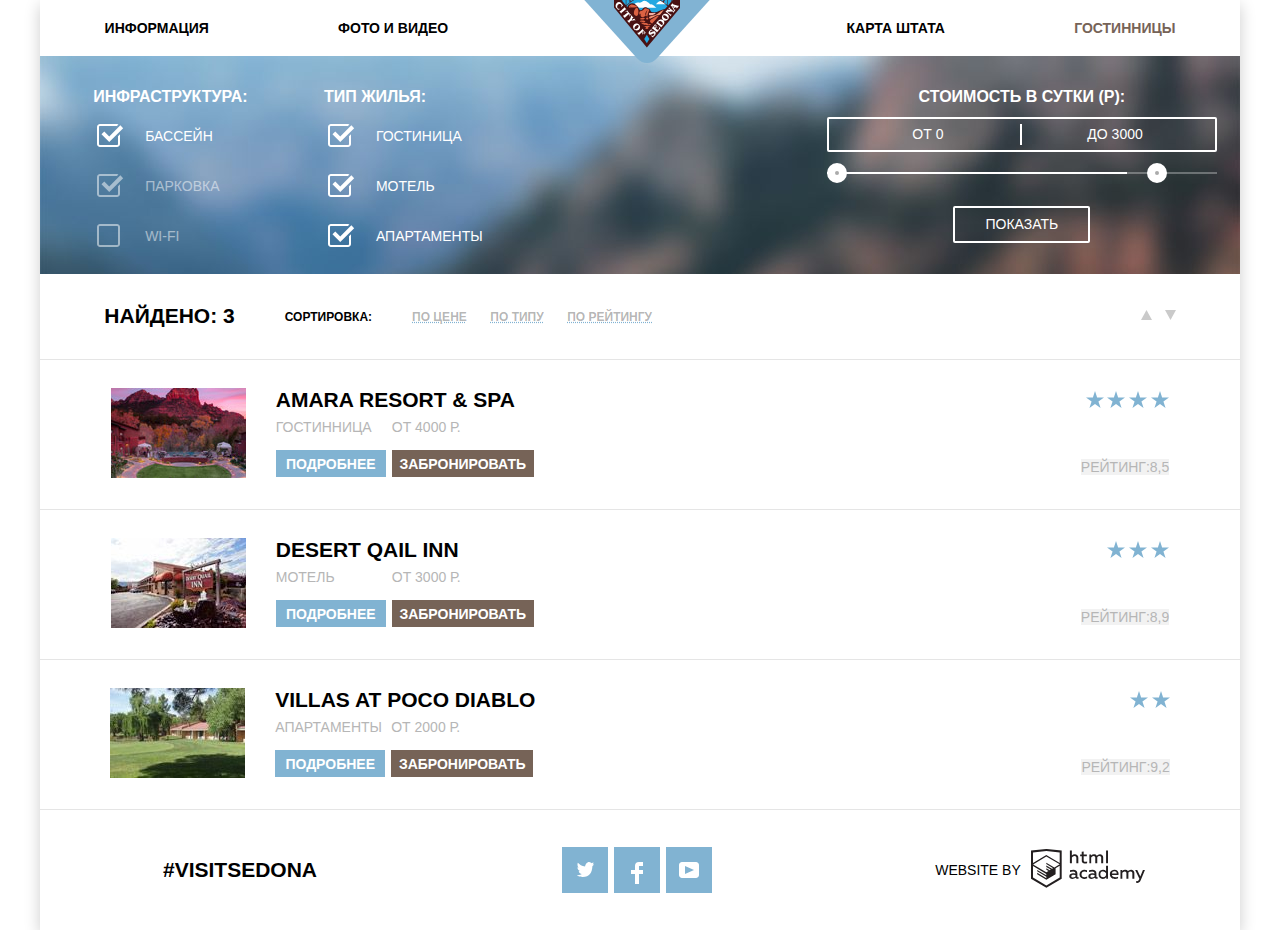
==== commit bf66a68a: "Сдача проекта (попытка 2)" ====
--- a/catalog.html
+++ b/catalog.html
@@ -1,212 +1,222 @@
 <!DOCTYPE html>
-<html lang='ru'>
+<html lang="ru">
 
 <head>
-    <meta charset='utf-8'>
+    <meta charset="utf-8">
     <title>HTML Academy: Sedona</title>
     <link href="css/normalize.css" rel="stylesheet">
-    <link href="css/style.min.css" rel="stylesheet">
+    <link href="css/style.css" rel="stylesheet">
     <link href="https://fonts.googleapis.com/css?family=PT+Sans:400,700" rel="stylesheet">
 </head>
 
 <body>
-    <header class='main-header'>
-        <nav class='main-navigation'>
-            <ul class='site-navigation'>
-                <li class='nav-item1'> <a href='./info.html'>Информация</a> </li>
-                <li class='nav-item2'> <a href='./foto-video.html'>Фото и видео</a> </li>
-                <li class='main-header-logo'>
-                    <a class='main-header-logo' href='./index.html'><img src='svg/logo-sedona.svg' width='140' height='70' alt='Logo for project Sedona'></a>
+    <header class="main-header">
+        <nav class="main-navigation">
+            <ul class="site-navigation">
+                <li class="nav-item1"> <a href="./info.html">Информация</a> </li>
+                <li class="nav-item2"> <a href="./foto-video.html">Фото и видео</a> </li>
+                <li class="main-header-logo">
+                    <a class="main-header-logo" href="./index.html"><img src="img/logo-sedona.svg" width="140" height="70" alt="Logo for project Sedona"></a>
                 </li>
-                <li class='nav-item4'> <a href='./map.html'>Карта штата</a> </li>
-                <li class='nav-item5 navigation-current'>Гостинницы</li>
+                <li class="nav-item4"> <a href="./map.html">Карта штата</a> </li>
+                <li class="nav-item5 navigation-current">Гостинницы</li>
             </ul>
         </nav>
     </header>
-    <main class='catalog'>
-        <h1 class='visually-hidden'>Гостинницы в Sedona</h1>
-        <section class='catalog-filter'>
-            <h2 class='visually-hidden'>Параметры поиска жилья в Седоне</h2>
-            <form class='filter' action='https://echo.htmlacademy.ru' method='post'>
-                <fieldset class='infrastructure'>
-                    <legend class='filter-title-1'>Инфраструктура:</legend>
-                    <ul class='filter-ul'>
-                        <li class='filter-li'>
-                            <input type='checkbox' id='pool' class='visually-hidden' checked>
-                            <label for='pool' tabindex='1'>Бассейн</label>
-                        </li>
-                        <li class='filter-li input-desabled'>
-                            <input type='checkbox' id='parking' class='visually-hidden' checked>
-                            <label for='parking' tabindex='2' onclick="return false;">Парковка</label>
-                        </li>
-                        <li class='filter-li input-desabled'>
-                            <input type='checkbox' id='Wi-fi' class='visually-hidden'>
-                            <label for='Wi-fi' tabindex='3' onclick="return false;">wi-fi</label>
+    <main class="catalog">
+        <h1 class="visually-hidden">Гостинницы в Sedona</h1>
+        <section class="catalog-filter">
+            <h2 class="visually-hidden">Параметры поиска жилья в Седоне</h2>
+            <form class="filter" action="https://echo.htmlacademy.ru" method="post">
+                <fieldset class="infrastructure">
+                    <legend class="filter-title-1">Инфраструктура:</legend>
+                    <ul class="filter-ul">
+                        <li class="filter-li">
+                            <input type="checkbox" id="pool" class="visually-hidden" checked>
+                            <label for="pool" tabindex="1">Бассейн</label>
+                        </li>
+                        <li class="filter-li input-desabled">
+                            <input type="checkbox" id="parking" class="visually-hidden" checked>
+                            <label for="parking" tabindex="2" onclick="return false;">Парковка</label>
+                        </li>
+                        <li class="filter-li input-desabled">
+                            <input type="checkbox" id="Wi-fi" class="visually-hidden">
+                            <label for="Wi-fi" tabindex="3" onclick="return false;">wi-fi</label>
                         </li>
                     </ul>
                 </fieldset>
-                <fieldset class='house-type'>
-                    <legend class='filter-title-2'>Тип жилья:</legend>
-                    <ul class='filter-ul'>
-                        <li class='filter-li'>
-                            <input type='checkbox' id='hotel' class='visually-hidden' checked>
-                            <label for='hotel' tabindex='4'>Гостиница</label>
-                        </li>
-                        <li class='filter-li'>
-                            <input type='checkbox' id='motel' class='visually-hidden' checked>
-                            <label for='motel' tabindex='5'>Мотель</label>
-                        </li>
-                        <li class='filter-li'>
-                            <input type='checkbox' id='apartments' class='visually-hidden' checked>
-                            <label for='apartments' tabindex='6'>Апартаменты</label>
+                <fieldset class="house-type">
+                    <legend class="filter-title-2">Тип жилья:</legend>
+                    <ul class="filter-ul">
+                        <li class="filter-li">
+                            <input type="checkbox" id="hotel" class="visually-hidden" checked>
+                            <label for="hotel" tabindex="4">Гостиница</label>
+                        </li>
+                        <li class="filter-li">
+                            <input type="checkbox" id="motel" class="visually-hidden" checked>
+                            <label for="motel" tabindex="5">Мотель</label>
+                        </li>
+                        <li class="filter-li">
+                            <input type="checkbox" id="apartments" class="visually-hidden" checked>
+                            <label for="apartments" tabindex="6">Апартаменты</label>
                         </li>
                     </ul>
                 </fieldset>
-                <fieldset class='price-option'>
-                    <legend class='filter-title-3'>Стоимость в сутки (р):</legend>
-                    <div class='price-min-max'>
-                        <label class='price-min'>
-                            <input class='price-input-1' type='text' name='min-price' value=' от 0' tabindex='7'> </label>
-                        <label class='price-max'>
-                            <input class='price-input-2' type='text' name='max-price' value='до 3000' tabindex='8'> </label>
-                    </div>
-                    <div class='price-range'>
-                        <div class='scale'>
-                            <div class='bar'> </div>
+                <fieldset class="price-option">
+                    <legend class="filter-title-3">Стоимость в сутки (р):</legend>
+                    <div class="price-min-max">
+                        <label class="price-min">
+                            <input class="price-input-1" type="text" name="min-price" value=" от 0" tabindex="7"> </label>
+                        <label class="price-max">
+                            <input class="price-input-2" type="text" name="max-price" value="до 3000" tabindex="8"> </label>
+                    </div>
+                    <div class="price-range">
+                        <div class="scale">
+                            <div class="bar"> </div>
                         </div>
-                        <div class='range-toggle range-toggle-min'> </div>
-                        <div class='range-toggle range-toggle-max'> </div>
-                    </div>
-                    <button class='filter-button' type='submit'>Показать</button>
+                        <div class="range-toggle range-toggle-min"> </div>
+                        <div class="range-toggle range-toggle-max"> </div>
+                    </div>
+                    <button class="filter-button" type="submit">Показать</button>
                 </fieldset>
             </form>
         </section>
-        <section class='search-options'>
-            <div class='search-type'> <span class='search-result'><b>Найдено: 3</b></span>
-                <div class='search-criteria'>
-                    <h3>Сортировка:</h3>
-                    <ul class='search-parameters'>
-                        <li> <a class='active' href='#'>По цене</a> </li>
-                        <li> <a href='#'>По типу</a> </li>
-                        <li> <a href='#'>По рейтингу</a> </li>
+        <section class="search-options">
+            <div class="search-type"> <span class="search-result">Найдено: 3</span>
+                <div class="search-criteria">
+                    <h3 class="search-sort">Сортировка:</h3>
+                    <ul class="search-parameters">
+                        <li><a class="active" href="#">По цене</a></li>
+                        <li><a href="#">По типу</a></li>
+                        <li><a href="#">По рейтингу</a></li>
                     </ul>
                 </div>
             </div>
-            <div class='arrows'>
-                <ul class='search-arrows' style='display: flex;'>
-                    <li class='arrow-up'> <a href='#'><span class='visually-hidden'>Сортировка по возрастанию</span><svg xmlns='http://www.w3.org/2000/svg' width='11' height='10' viewBox='0 0 11 10'>
-                                <path class='search-arrows-path' fill='#cacaca' d='M5.5 0L0 10h11z' /></svg></a> </li>
-                    <li class='arrow-down'> <a href='#'><span class='visually-hidden'>Сортировка по убыванию</span><svg xmlns='http://www.w3.org/2000/svg' width='11' height='10' viewBox='0 0 11 10'>
-                                <path class='search-arrows-path' fill='#cacaca' d='M5.5 10L0 0h11' /></svg></a> </li>
+            <div class="arrows">
+                <ul class="search-arrows" style="display: flex;">
+                    <li class="arrow-up">
+                        <a href="#"><span class="visually-hidden">Сортировка по возрастанию</span><svg xmlns="http://www.w3.org/2000/svg" width="11" height="10" viewBox="0 0 11 10">
+                                <path class="search-arrows-path" fill="#cacaca" d="M5.5 0L0 10h11z" /></svg>
+                        </a>
+                    </li>
+                    <li class="arrow-down">
+                        <a href="#"><span class="visually-hidden">Сортировка по убыванию</span><svg xmlns="http://www.w3.org/2000/svg" width="11" height="10" viewBox="0 0 11 10">
+                                <path class="search-arrows-path" fill="#cacaca" d="M5.5 10L0 0h11" /></svg>
+                        </a>
+                    </li>
                 </ul>
             </div>
         </section>
-        <section class='search-results'>
-            <h1 class='visually-hidden' style='display:none;'>Дома в Седона</h1>
-            <div class='catalog-list'>
-                <div class='picture-info'>
-                    <div class='catalog-picture'> <img class='img_amara' src='img/amara.jpg' width='135' height='90' alt='house-picture'> </div>
-                    <div class='catalog-info'>
-                        <span class='house-title'>
-                            <a href='#'>Amara resort & SPA</a>
+        <section class="search-results">
+            <h1 class="visually-hidden" style="display:none;">Дома в Седона</h1>
+            <div class="catalog-list">
+                <div class="picture-info">
+                    <div class="catalog-picture"> <img class="img_amara" src="img/amara.jpg" width="135" height="90" alt="house-picture"> </div>
+                    <div class="catalog-info">
+                        <span class="house-title">
+                            <a href="#">Amara resort & SPA</a>
                         </span>
-                        <div class='catalog-type'> <span class='catalog-info-tite'>Гостинница</span>
-                            <button class='button-info'>подробнее</button>
+                        <div class="catalog-type"> <span class="catalog-info-tite">Гостинница</span>
+                            <button class="button-info">подробнее</button>
                         </div>
-                        <div class='catalog-reservation'> <span class='catalog-info-tite'>от 4000 р.</span>
-                            <button class='button-reservation'>забронировать</button>
+                        <div class="catalog-reservation"> <span class="catalog-info-tite">от 4000 р.</span>
+                            <button class="button-reservation">забронировать</button>
                         </div>
                     </div>
                 </div>
-                <div class='catalog-rate'>
-                    <div class='rate-stars'>
-                        <svg xmlns='http://www.w3.org/2000/svg' width='18' height='17' viewBox='0 0 18 17'>
-                            <path fill='#81B3D2' d='M9.002 0l2.126 6.494h6.877l-5.564 4.012L14.566 17l-5.564-4.013L3.438 17l2.126-6.494L0 6.494h6.878z' />
-                        </svg>
-                        <svg xmlns='http://www.w3.org/2000/svg' width='18' height='17' viewBox='0 0 18 17'>
-                            <path fill='#81B3D2' d='M9.002 0l2.126 6.494h6.877l-5.564 4.012L14.566 17l-5.564-4.013L3.438 17l2.126-6.494L0 6.494h6.878z' />
-                        </svg>
-                        <svg xmlns='http://www.w3.org/2000/svg' width='18' height='17' viewBox='0 0 18 17'>
-                            <path fill='#81B3D2' d='M9.002 0l2.126 6.494h6.877l-5.564 4.012L14.566 17l-5.564-4.013L3.438 17l2.126-6.494L0 6.494h6.878z' />
-                        </svg>
-                        <svg xmlns='http://www.w3.org/2000/svg' width='18' height='17' viewBox='0 0 18 17'>
-                            <path fill='#81B3D2' d='M9.002 0l2.126 6.494h6.877l-5.564 4.012L14.566 17l-5.564-4.013L3.438 17l2.126-6.494L0 6.494h6.878z' />
-                        </svg>
-                    </div> <span class='rate-number'>Рейтинг:8,5</span>
-                </div>
-            </div>
-        </section>
-        <section class='catalog-list'>
-            <div class='picture-info'>
-                <div class='catalog-picture'> <img class='img_desert' src='img/desert.jpg' width='135' height='90' alt='house-picture'> </div>
-                <div class='catalog-info'> <span class='house-title'><a href='#'>Desert qail inn</a></span>
-                    <div class='catalog-type'> <span class='catalog-info-tite'>мотель</span>
-                        <button class='button-info'>подробнее</button>
-                    </div>
-                    <div class='catalog-reservation'> <span class='catalog-info-tite'>от 3000 р.</span>
-                        <button class='button-reservation'>забронировать</button>
-                    </div>
-                </div>
-            </div>
-            <div class='catalog-rate'>
-                <div class='rate-stars'>
-                    <svg xmlns='http://www.w3.org/2000/svg' width='18' height='17' viewBox='0 0 18 17'>
-                        <path fill='#81B3D2' d='M9.002 0l2.126 6.494h6.877l-5.564 4.012L14.566 17l-5.564-4.013L3.438 17l2.126-6.494L0 6.494h6.878z' />
-                    </svg>
-                    <svg xmlns='http://www.w3.org/2000/svg' width='18' height='17' viewBox='0 0 18 17'>
-                        <path fill='#81B3D2' d='M9.002 0l2.126 6.494h6.877l-5.564 4.012L14.566 17l-5.564-4.013L3.438 17l2.126-6.494L0 6.494h6.878z' />
-                    </svg>
-                    <svg xmlns='http://www.w3.org/2000/svg' width='18' height='17' viewBox='0 0 18 17'>
-                        <path fill='#81B3D2' d='M9.002 0l2.126 6.494h6.877l-5.564 4.012L14.566 17l-5.564-4.013L3.438 17l2.126-6.494L0 6.494h6.878z' />
-                    </svg>
-                </div> <span class='rate-number'>Рейтинг:8,9</span>
-            </div>
-        </section>
-        <section class='catalog-list'>
-            <div class='picture-info'>
-                <div class='catalog-picture'> <img class='img_villas' src='img/villas.jpg' width='135' height='90' alt='house-picture'> </div>
-                <div class='catalog-info'> <span class='house-title'><a href='#'>Villas at poco diablo</a></span>
-                    <div class='catalog-type'> <span class='catalog-info-tite'>апартаменты</span>
-                        <button class='button-info'>подробнее</button>
-                    </div>
-                    <div class='catalog-reservation'> <span class='catalog-info-tite'>от 2000 р.</span>
-                        <button class='button-reservation'>забронировать</button>
-                    </div>
-                </div>
-            </div>
-            <div class='catalog-rate'>
-                <div class='rate-stars'>
-                    <svg xmlns='http://www.w3.org/2000/svg' width='18' height='17' viewBox='0 0 18 17'>
-                        <path fill='#81B3D2' d='M9.002 0l2.126 6.494h6.877l-5.564 4.012L14.566 17l-5.564-4.013L3.438 17l2.126-6.494L0 6.494h6.878z' />
-                    </svg>
-                    <svg xmlns='http://www.w3.org/2000/svg' width='18' height='17' viewBox='0 0 18 17'>
-                        <path fill='#81B3D2' d='M9.002 0l2.126 6.494h6.877l-5.564 4.012L14.566 17l-5.564-4.013L3.438 17l2.126-6.494L0 6.494h6.878z' />
-                    </svg>
-                </div>
-                <span class='rate-number'>Рейтинг:9,2</span>
+                <div class="catalog-rate">
+                    <div class="rate-stars">
+                        <svg xmlns="http://www.w3.org/2000/svg" width="18" height="17" viewBox="0 0 18 17">
+                            <path fill="#81B3D2" d="M9.002 0l2.126 6.494h6.877l-5.564 4.012L14.566 17l-5.564-4.013L3.438 17l2.126-6.494L0 6.494h6.878z" />
+                        </svg>
+                        <svg xmlns="http://www.w3.org/2000/svg" width="18" height="17" viewBox="0 0 18 17">
+                            <path fill="#81B3D2" d="M9.002 0l2.126 6.494h6.877l-5.564 4.012L14.566 17l-5.564-4.013L3.438 17l2.126-6.494L0 6.494h6.878z" />
+                        </svg>
+                        <svg xmlns="http://www.w3.org/2000/svg" width="18" height="17" viewBox="0 0 18 17">
+                            <path fill="#81B3D2" d="M9.002 0l2.126 6.494h6.877l-5.564 4.012L14.566 17l-5.564-4.013L3.438 17l2.126-6.494L0 6.494h6.878z" />
+                        </svg>
+                        <svg xmlns="http://www.w3.org/2000/svg" width="18" height="17" viewBox="0 0 18 17">
+                            <path fill="#81B3D2" d="M9.002 0l2.126 6.494h6.877l-5.564 4.012L14.566 17l-5.564-4.013L3.438 17l2.126-6.494L0 6.494h6.878z" />
+                        </svg>
+                    </div>
+                    <span class="rate-number">Рейтинг:8,5</span>
+                </div>
+            </div>
+        </section>
+        <section class="catalog-list">
+            <div class="picture-info">
+                <div class="catalog-picture"> <img class="img_desert" src="img/desert.jpg" width="135" height="90" alt="house-picture"> </div>
+                <div class="catalog-info"> <span class="house-title"><a href="#">Desert qail inn</a></span>
+                    <div class="catalog-type"> <span class="catalog-info-tite">мотель</span>
+                        <button class="button-info">подробнее</button>
+                    </div>
+                    <div class="catalog-reservation"> <span class="catalog-info-tite">от 3000 р.</span>
+                        <button class="button-reservation">забронировать</button>
+                    </div>
+                </div>
+            </div>
+            <div class="catalog-rate">
+                <div class="rate-stars">
+                    <svg xmlns="http://www.w3.org/2000/svg" width="18" height="17" viewBox="0 0 18 17">
+                        <path fill="#81B3D2" d="M9.002 0l2.126 6.494h6.877l-5.564 4.012L14.566 17l-5.564-4.013L3.438 17l2.126-6.494L0 6.494h6.878z" />
+                    </svg>
+                    <svg xmlns="http://www.w3.org/2000/svg" width="18" height="17" viewBox="0 0 18 17">
+                        <path fill="#81B3D2" d="M9.002 0l2.126 6.494h6.877l-5.564 4.012L14.566 17l-5.564-4.013L3.438 17l2.126-6.494L0 6.494h6.878z" />
+                    </svg>
+                    <svg xmlns="http://www.w3.org/2000/svg" width="18" height="17" viewBox="0 0 18 17">
+                        <path fill="#81B3D2" d="M9.002 0l2.126 6.494h6.877l-5.564 4.012L14.566 17l-5.564-4.013L3.438 17l2.126-6.494L0 6.494h6.878z" />
+                    </svg>
+                </div> <span class="rate-number">Рейтинг:8,9</span>
+            </div>
+        </section>
+        <section class="catalog-list">
+            <div class="picture-info">
+                <div class="catalog-picture"> <img class="img_villas" src="img/villas.jpg" width="135" height="90" alt="house-picture"> </div>
+                <div class="catalog-info"> <span class="house-title"><a href="#">Villas at poco diablo</a></span>
+                    <div class="catalog-type"> <span class="catalog-info-tite">апартаменты</span>
+                        <button class="button-info">подробнее</button>
+                    </div>
+                    <div class="catalog-reservation"> <span class="catalog-info-tite">от 2000 р.</span>
+                        <button class="button-reservation">забронировать</button>
+                    </div>
+                </div>
+            </div>
+            <div class="catalog-rate">
+                <div class="rate-stars">
+                    <svg xmlns="http://www.w3.org/2000/svg" width="18" height="17" viewBox="0 0 18 17">
+                        <path fill="#81B3D2" d="M9.002 0l2.126 6.494h6.877l-5.564 4.012L14.566 17l-5.564-4.013L3.438 17l2.126-6.494L0 6.494h6.878z" />
+                    </svg>
+                    <svg xmlns="http://www.w3.org/2000/svg" width="18" height="17" viewBox="0 0 18 17">
+                        <path fill="#81B3D2" d="M9.002 0l2.126 6.494h6.877l-5.564 4.012L14.566 17l-5.564-4.013L3.438 17l2.126-6.494L0 6.494h6.878z" />
+                    </svg>
+                </div>
+                <span class="rate-number">Рейтинг:9,2</span>
             </div>
         </section>
     </main>
-    <footer class='footer-contacts-catalog'>
-        <div class='contacts'>
-            <div class='footer-block-tag'> <span class='footer-tag'><a href='#'>#visitsedona</a></span> </div>
-            <div class='footer-block-social'>
-                <div class='social-button'> <a href='#'><span class='visually-hidden'>twitter</span><svg class='svg-social' xmlns="http://www.w3.org/2000/svg" xmlns:xlink="http://www.w3.org/1999/xlink" width="17" height="15" viewBox="0 0 17 15">
-                            <path fill='#FFF' d="M10.95.144c1.685-.496 2.984.27 3.577 1.179.673-.231 1.331-.481 2.011-.708a2.345 2.345 0 0 1-.857 1.768c.685.17 1.304-.491 1.304-.491-.169 1-1.006 1.788-1.563 2.024-.231 6.75-3.175 11.217-10.077 11.082h-.446c-.41 0-4.164-.46-4.898-1.887 2.271.196 3.893-.422 4.693-1.177-.96-.3-2.679-.477-2.979-2.95.349.106.564.228 1.19.119C1.705 8.247.374 7.53.448 5.33c.285.328 1.067.536 1.34.472C1.085 5.561-.182 2.442.894.85c1.818 1.854 3.735 3.606 7.152 3.773C8.254 2.33 9.183.793 10.95.144z" /></svg></a> </div>
-                <div class='social-button'> <a href='#'><span class='visually-hidden'>facebook</span><svg class='svg-social' xmlns="http://www.w3.org/2000/svg" width="12" height="22" viewBox="0 0 12 22">
-                            <path fill='#FFF' d="M12 4V0H8a4 4 0 0 0-4 4v4H0v4h4v10h4V12h4V8H8V4h4z" /></svg></a> </div>
-                <div class='social-button'> <a href='#'><span class='visually-hidden'>youtube</span><svg class='svg-social' xmlns='http://www.w3.org/2000/svg' xmlns:xlink='http://www.w3.org/1999/xlink' width='20' height='16' viewBox='0 0 20 16'>
-                            <path fill='#FFF' d='M17 0H3C1.35 0 0 1.35 0 3v10c0 1.65 1.35 3 3 3h14c1.65 0 3-1.35 3-3V3c0-1.65-1.35-3-3-3zM6.027 11.998V4.002L15.014 8l-8.987 3.998z' /></svg></a> </div>
-            </div>
-            <div class='footer-block-copyrite'> <span class='footer-text-1'>website by</span>
-                <div class='footer-text-2'> <a href='https://htmlacademy.ru/'><span class='visually-hidden'>html academy</span>
-				            <svg id="Layer_1" data-name="Layer 1" xmlns="http://www.w3.org/2000/svg" width='114' viewBox="0 0 108.08 36.85">
+    <footer class="footer-contacts-catalog">
+        <div class="contacts">
+            <div class="footer-block-tag"> <span class="footer-tag"><a href="#">#visitsedona</a></span> </div>
+            <div class="footer-block-social">
+                <div class="social-button"> <a href="#"><span class="visually-hidden">twitter</span><svg class="svg-social" xmlns="http://www.w3.org/2000/svg" xmlns:xlink="http://www.w3.org/1999/xlink" width="17" height="15" viewBox="0 0 17 15">
+                            <path fill="#FFF" d="M10.95.144c1.685-.496 2.984.27 3.577 1.179.673-.231 1.331-.481 2.011-.708a2.345 2.345 0 0 1-.857 1.768c.685.17 1.304-.491 1.304-.491-.169 1-1.006 1.788-1.563 2.024-.231 6.75-3.175 11.217-10.077 11.082h-.446c-.41 0-4.164-.46-4.898-1.887 2.271.196 3.893-.422 4.693-1.177-.96-.3-2.679-.477-2.979-2.95.349.106.564.228 1.19.119C1.705 8.247.374 7.53.448 5.33c.285.328 1.067.536 1.34.472C1.085 5.561-.182 2.442.894.85c1.818 1.854 3.735 3.606 7.152 3.773C8.254 2.33 9.183.793 10.95.144z" /></svg></a> </div>
+                <div class="social-button"> <a href="#"><span class="visually-hidden">facebook</span><svg class="svg-social" xmlns="http://www.w3.org/2000/svg" width="12" height="22" viewBox="0 0 12 22">
+                            <path fill="#FFF" d="M12 4V0H8a4 4 0 0 0-4 4v4H0v4h4v10h4V12h4V8H8V4h4z" /></svg></a> </div>
+                <div class="social-button"> <a href="#"><span class="visually-hidden">youtube</span><svg class="svg-social" xmlns="http://www.w3.org/2000/svg" xmlns:xlink="http://www.w3.org/1999/xlink" width="20" height="16" viewBox="0 0 20 16">
+                            <path fill="#FFF" d="M17 0H3C1.35 0 0 1.35 0 3v10c0 1.65 1.35 3 3 3h14c1.65 0 3-1.35 3-3V3c0-1.65-1.35-3-3-3zM6.027 11.998V4.002L15.014 8l-8.987 3.998z" /></svg></a> </div>
+            </div>
+            <div class="footer-block-copyrite"> <span class="footer-text-1">website by</span>
+                <div class="footer-text-2">
+                    <a href="https://htmlacademy.ru/intensive/htmlcss"><span class="visually-hidden">html academy</span>
+                        <svg id="Layer_1" data-name="Layer 1" xmlns="http://www.w3.org/2000/svg" width="114" viewBox="0 0 108.08 36.85">
                             <title>logo-htmlacademy</title>
-							<path class='footer-copyrite-path' d="M44.61,26.88a2,2,0,0,0,.55-0.1v1.33a3.25,3.25,0,0,1-1.18.21,1.67,1.67,0,0,1-1.67-1,4.84,4.84,0,0,1-3.14,1.08c-1.51,0-2.91-.83-2.91-2.55,0-2.13,2-2.79,3.71-2.79a11.08,11.08,0,0,1,2.17.25v-0.3c0-1-.76-1.77-2.19-1.77a7.42,7.42,0,0,0-3,.64v-1.7a10.21,10.21,0,0,1,3.19-.55c2.36,0,3.81,1.12,3.81,3.65v3a0.54,0.54,0,0,0,.49.59h0.17Zm-6.44-1.13A1.35,1.35,0,0,0,39.63,27h0.11a3.39,3.39,0,0,0,2.41-1V24.58a9.72,9.72,0,0,0-1.81-.21c-1,0-2.16.33-2.16,1.38h0Zm12.36-6.11a5,5,0,0,1,2.57.64V22a4.08,4.08,0,0,0-2.3-.7,2.75,2.75,0,1,0,0,5.49,5,5,0,0,0,2.43-.64v1.71a6.27,6.27,0,0,1-2.76.57A4.21,4.21,0,0,1,46,24.51q0-.21,0-0.41a4.32,4.32,0,0,1,4.18-4.46h0.38Zm12.17,7.24a2,2,0,0,0,.55-0.1v1.33a3.25,3.25,0,0,1-1.18.21,1.67,1.67,0,0,1-1.67-1,4.84,4.84,0,0,1-3.14,1.08c-1.51,0-2.91-.83-2.91-2.55,0-2.13,2-2.79,3.71-2.79a11.08,11.08,0,0,1,2.17.25v-0.3c0-1-.76-1.77-2.19-1.77a7.42,7.42,0,0,0-3,.64v-1.7a10.21,10.21,0,0,1,3.19-.55c2.36,0,3.81,1.12,3.81,3.65v3a0.54,0.54,0,0,0,.49.59h0.17Zm-6.44-1.13A1.35,1.35,0,0,0,57.73,27h0.11a3.39,3.39,0,0,0,2.41-1V24.58a9.72,9.72,0,0,0-1.81-.21c-1.06,0-2.16.33-2.16,1.38h0ZM73,16V28.2H71.35V26.88a3.88,3.88,0,0,1-3.19,1.54,4.4,4.4,0,0,1,0-8.78,3.81,3.81,0,0,1,3,1.3V16H73Zm-4.53,5.22a2.76,2.76,0,1,0,0,5.52A2.86,2.86,0,0,0,71.15,25V23A2.91,2.91,0,0,0,68.49,21.27ZM79,19.64c3.31,0,4.46,2.68,3.92,5.09H76.7c0.21,1.5,1.67,2.11,3.19,2.11a6.11,6.11,0,0,0,2.64-.59v1.6a7.14,7.14,0,0,1-3,.57C77,28.42,74.78,27,74.78,24a4.18,4.18,0,0,1,4-4.39H79Zm0.09,1.54a2.28,2.28,0,0,0-2.44,2.1v0.06H81.3A2,2,0,0,0,79.13,21.18Zm5.73,7V19.87h1.65v1a3.81,3.81,0,0,1,2.78-1.27A2.86,2.86,0,0,1,91.89,21a4.12,4.12,0,0,1,2.91-1.33A3.06,3.06,0,0,1,98,23V28.2h-1.9V23.05a1.59,1.59,0,0,0-1.42-1.75H94.42a2.8,2.8,0,0,0-2.07,1.12V28.2h-1.9V23.05A1.59,1.59,0,0,0,89,21.31H88.8a3,3,0,0,0-2.21,1.29v5.63H84.86Zm21.31-8.33h1.9l-3.91,9.46c-0.9,2.17-2.09,2.86-3.35,2.86a4.76,4.76,0,0,1-1.1-.14V30.46a2.86,2.86,0,0,0,.85.12c0.9,0,1.58-.64,2.07-1.9l0.17-.42-4-8.4h2l2.86,6.29ZM38.73,1.46V6.22a3.81,3.81,0,0,1,2.7-1.14,3.25,3.25,0,0,1,3.44,3.4v5.15H43V8.72a1.81,1.81,0,0,0-1.61-2h-0.3a2.93,2.93,0,0,0-2.32,1.39v5.52h-1.9V1.46h1.9ZM49.94,2.31v3h3V6.91h-3v3.81c0,1.1.5,1.46,1.58,1.46a4.49,4.49,0,0,0,1.69-.33v1.6A6.8,6.8,0,0,1,51,13.8a2.55,2.55,0,0,1-2.86-2.74V6.89H46.58V5.26h1.5V2.74Zm5.4,11.31V5.28H57v1A3.81,3.81,0,0,1,59.77,5a2.86,2.86,0,0,1,2.6,1.33A4.12,4.12,0,0,1,65.28,5,3.06,3.06,0,0,1,68.44,8.4v5.21h-1.9V8.46a1.59,1.59,0,0,0-1.42-1.75H64.89a2.8,2.8,0,0,0-2.07,1.12v5.78h-1.9V8.46A1.59,1.59,0,0,0,59.5,6.71H59.27A3,3,0,0,0,57.06,8v5.63H55.34ZM71.17,1.45H73V13.6H71.17V1.45ZM14.71,0H14.55L0,1.54V28.21l14.55,8.66,14.55-8.66V1.54Zm12.5,27.1L14.55,34.64,1.9,27.12V16.18l12.59,7.5V25L5.86,19.9v1.31l8.68,5.21v1.39L5.87,22.65V24l8.68,5.21,8.75-5.24V18.31L27.2,16V27.12Zm0-12.53-3.48,2-1.6,1L14.51,13v1.31L21,18.23H21l-0.14.09-1,.54-5.37-3.2V17l4.24,2.52-1,.67-3.2-1.9v1.31l2.1,1.24L14.5,22.1,2,14.65,14.51,7.11Zm0-1.32L14.49,5.76,1.91,13.25v-10L14.56,1.92,27.21,3.25v10h0Z" transform="translate(0 -0.02)" fill="#231f20" />
-							</svg></a> 
-				</div>
+                            <path class="footer-copyrite-path" d="M44.61,26.88a2,2,0,0,0,.55-0.1v1.33a3.25,3.25,0,0,1-1.18.21,1.67,1.67,0,0,1-1.67-1,4.84,4.84,0,0,1-3.14,1.08c-1.51,0-2.91-.83-2.91-2.55,0-2.13,2-2.79,3.71-2.79a11.08,11.08,0,0,1,2.17.25v-0.3c0-1-.76-1.77-2.19-1.77a7.42,7.42,0,0,0-3,.64v-1.7a10.21,10.21,0,0,1,3.19-.55c2.36,0,3.81,1.12,3.81,3.65v3a0.54,0.54,0,0,0,.49.59h0.17Zm-6.44-1.13A1.35,1.35,0,0,0,39.63,27h0.11a3.39,3.39,0,0,0,2.41-1V24.58a9.72,9.72,0,0,0-1.81-.21c-1,0-2.16.33-2.16,1.38h0Zm12.36-6.11a5,5,0,0,1,2.57.64V22a4.08,4.08,0,0,0-2.3-.7,2.75,2.75,0,1,0,0,5.49,5,5,0,0,0,2.43-.64v1.71a6.27,6.27,0,0,1-2.76.57A4.21,4.21,0,0,1,46,24.51q0-.21,0-0.41a4.32,4.32,0,0,1,4.18-4.46h0.38Zm12.17,7.24a2,2,0,0,0,.55-0.1v1.33a3.25,3.25,0,0,1-1.18.21,1.67,1.67,0,0,1-1.67-1,4.84,4.84,0,0,1-3.14,1.08c-1.51,0-2.91-.83-2.91-2.55,0-2.13,2-2.79,3.71-2.79a11.08,11.08,0,0,1,2.17.25v-0.3c0-1-.76-1.77-2.19-1.77a7.42,7.42,0,0,0-3,.64v-1.7a10.21,10.21,0,0,1,3.19-.55c2.36,0,3.81,1.12,3.81,3.65v3a0.54,0.54,0,0,0,.49.59h0.17Zm-6.44-1.13A1.35,1.35,0,0,0,57.73,27h0.11a3.39,3.39,0,0,0,2.41-1V24.58a9.72,9.72,0,0,0-1.81-.21c-1.06,0-2.16.33-2.16,1.38h0ZM73,16V28.2H71.35V26.88a3.88,3.88,0,0,1-3.19,1.54,4.4,4.4,0,0,1,0-8.78,3.81,3.81,0,0,1,3,1.3V16H73Zm-4.53,5.22a2.76,2.76,0,1,0,0,5.52A2.86,2.86,0,0,0,71.15,25V23A2.91,2.91,0,0,0,68.49,21.27ZM79,19.64c3.31,0,4.46,2.68,3.92,5.09H76.7c0.21,1.5,1.67,2.11,3.19,2.11a6.11,6.11,0,0,0,2.64-.59v1.6a7.14,7.14,0,0,1-3,.57C77,28.42,74.78,27,74.78,24a4.18,4.18,0,0,1,4-4.39H79Zm0.09,1.54a2.28,2.28,0,0,0-2.44,2.1v0.06H81.3A2,2,0,0,0,79.13,21.18Zm5.73,7V19.87h1.65v1a3.81,3.81,0,0,1,2.78-1.27A2.86,2.86,0,0,1,91.89,21a4.12,4.12,0,0,1,2.91-1.33A3.06,3.06,0,0,1,98,23V28.2h-1.9V23.05a1.59,1.59,0,0,0-1.42-1.75H94.42a2.8,2.8,0,0,0-2.07,1.12V28.2h-1.9V23.05A1.59,1.59,0,0,0,89,21.31H88.8a3,3,0,0,0-2.21,1.29v5.63H84.86Zm21.31-8.33h1.9l-3.91,9.46c-0.9,2.17-2.09,2.86-3.35,2.86a4.76,4.76,0,0,1-1.1-.14V30.46a2.86,2.86,0,0,0,.85.12c0.9,0,1.58-.64,2.07-1.9l0.17-.42-4-8.4h2l2.86,6.29ZM38.73,1.46V6.22a3.81,3.81,0,0,1,2.7-1.14,3.25,3.25,0,0,1,3.44,3.4v5.15H43V8.72a1.81,1.81,0,0,0-1.61-2h-0.3a2.93,2.93,0,0,0-2.32,1.39v5.52h-1.9V1.46h1.9ZM49.94,2.31v3h3V6.91h-3v3.81c0,1.1.5,1.46,1.58,1.46a4.49,4.49,0,0,0,1.69-.33v1.6A6.8,6.8,0,0,1,51,13.8a2.55,2.55,0,0,1-2.86-2.74V6.89H46.58V5.26h1.5V2.74Zm5.4,11.31V5.28H57v1A3.81,3.81,0,0,1,59.77,5a2.86,2.86,0,0,1,2.6,1.33A4.12,4.12,0,0,1,65.28,5,3.06,3.06,0,0,1,68.44,8.4v5.21h-1.9V8.46a1.59,1.59,0,0,0-1.42-1.75H64.89a2.8,2.8,0,0,0-2.07,1.12v5.78h-1.9V8.46A1.59,1.59,0,0,0,59.5,6.71H59.27A3,3,0,0,0,57.06,8v5.63H55.34ZM71.17,1.45H73V13.6H71.17V1.45ZM14.71,0H14.55L0,1.54V28.21l14.55,8.66,14.55-8.66V1.54Zm12.5,27.1L14.55,34.64,1.9,27.12V16.18l12.59,7.5V25L5.86,19.9v1.31l8.68,5.21v1.39L5.87,22.65V24l8.68,5.21,8.75-5.24V18.31L27.2,16V27.12Zm0-12.53-3.48,2-1.6,1L14.51,13v1.31L21,18.23H21l-0.14.09-1,.54-5.37-3.2V17l4.24,2.52-1,.67-3.2-1.9v1.31l2.1,1.24L14.5,22.1,2,14.65,14.51,7.11Zm0-1.32L14.49,5.76,1.91,13.25v-10L14.56,1.92,27.21,3.25v10h0Z" transform="translate(0 -0.02)" fill="#231f20" />
+                        </svg>
+                    </a>
+                </div>
             </div>
         </div>
     </footer>
 </body>
+
 </html>
--- a/css/style.css
+++ b/css/style.css
@@ -0,0 +1,1452 @@
+body {
+    font-family: "PTSans", Arial, sans-serif;
+    font-size: 14px;
+    color: black;
+    text-transform: uppercase;
+    list-style: none;
+    -webkit-box-shadow: 0px 5px 15px 0px rgba(0, 0, 1, 0.2);
+            box-shadow: 0px 5px 15px 0px rgba(0, 0, 1, 0.2);
+    max-width: 1200px;
+    margin: 0 auto;
+    min-height: 100vh;
+    font-stretch: semi-condensed;
+    position: relative;
+}
+
+buttom:focus {
+    outline: 3px solid red;
+    outline-offset: 0;
+}
+
+.main-navigation {
+    display: -webkit-box;
+    display: -ms-flexbox;
+    display: flex;
+    -webkit-box-orient: horizontal;
+    -webkit-box-direction: normal;
+        -ms-flex-direction: row;
+            flex-direction: row;
+    -ms-flex-line-pack: start;
+        align-content: flex-start;
+    font-weight: bold;
+    height: 56px;
+}
+
+.svg_logo_sedona {
+    width: 140px;
+    height: 70px;
+}
+
+.nav-item1,
+.nav-item2,
+.nav-item4,
+.nav-item5,
+.main-header-logo {
+    color: black;
+    list-style: none;
+}
+
+.main-header-logo {
+    min-width: 140px;
+    min-height: 70px;
+    -webkit-box-sizing: border-box;
+            box-sizing: border-box;
+    font-size: 0;
+}
+
+.site-navigation {
+    -webkit-box-sizing: border-box;
+            box-sizing: border-box;
+    display: -webkit-box;
+    display: -ms-flexbox;
+    display: flex;
+    -webkit-box-align: center;
+        -ms-flex-align: center;
+            align-items: center;
+    margin: 0;
+    width: 100%;
+    padding: 0;
+    -ms-flex-pack: distribute;
+        justify-content: space-around;
+    white-space: normal;
+}
+
+.logo-image {
+    position: relative;
+    z-index: -1;
+}
+
+.site-navigation a:hover,
+.site-navigation a:focus {
+    color: #81b3d2;
+}
+
+.site-navigation a:active {
+    color: #bdbbbc;
+}
+
+.navigation-current {
+    color: #766357;
+    list-style: none;
+}
+
+.button:hover,
+.button:focus,
+.button:active {
+    background-color: #663d15;
+}
+
+
+.picture-service-2,
+.picture-service-1 {
+    display: -webkit-box;
+    display: -ms-flexbox;
+    display: flex;
+    -webkit-box-orient: horizontal;
+    -webkit-box-direction: normal;
+        -ms-flex-direction: row;
+            flex-direction: row;
+    height: 256px;
+    width: 100%;
+}
+
+.service-item {
+    -webkit-box-align: center;
+        -ms-flex-align: center;
+            align-items: center;
+}
+
+.service-item-4,
+.service-item-5,
+.service-item-6,
+.service-item-3,
+.service-item-2,
+.service-item-1 {
+    -webkit-box-sizing: border-box;
+            box-sizing: border-box;
+    display: -webkit-box;
+    display: -ms-flexbox;
+    display: flex;
+    -webkit-box-align: center;
+        -ms-flex-align: center;
+            align-items: center;
+    -webkit-box-orient: vertical;
+    -webkit-box-direction: normal;
+        -ms-flex-direction: column;
+            flex-direction: column;
+    line-height: 21px;
+    width: 22%;
+}
+
+.text-data {
+    margin: 0;
+}
+
+.block-picture-house {
+    -webkit-box-sizing: border-box;
+            box-sizing: border-box;
+    height: 100%;
+    -webkit-box-ordinal-group: 3;
+        -ms-flex-order: 2;
+            order: 2;
+    -webkit-box-flex: 2;
+        -ms-flex-positive: 2;
+            flex-grow: 2;
+}
+
+.block-picture-bridge {
+    -webkit-box-sizing: border-box;
+            box-sizing: border-box;
+    height: 100%;
+    -webkit-box-flex: 2;
+        -ms-flex-positive: 2;
+            flex-grow: 2;
+
+}
+
+.footer-text-1 {
+    -ms-flex-item-align: center;
+        -ms-grid-row-align: center;
+        align-self: center;
+    margin-right: 10px;
+}
+
+.footer-text-2 {
+    -ms-flex-item-align: center;
+        -ms-grid-row-align: center;
+        align-self: center;
+    cursor: pointer;
+}
+
+.footer-text-2:hover path,
+.footer-text-2:focus path {
+    fill: #81b3d2;
+}
+
+.footer-text-2:active path {
+    fill: #bdbbbc;
+}
+
+
+.service-block {
+    display: -webkit-box;
+    display: -ms-flexbox;
+    display: flex;
+    -webkit-box-orient: vertical;
+    -webkit-box-direction: normal;
+        -ms-flex-direction: column;
+            flex-direction: column;
+    color: white;
+    min-width: 400px;
+    background-color: #81b3d2;
+    height: 256px;
+    text-align: center;
+    padding: 48px 60px;
+    -webkit-box-sizing: border-box;
+            box-sizing: border-box;
+    -webkit-box-ordinal-group: 2;
+        -ms-flex-order: 1;
+            order: 1;
+    -webkit-box-flex: 1;
+        -ms-flex-positive: 1;
+            flex-grow: 1;
+    width: 33%;
+}
+
+.infoindex-2 {
+    -webkit-box-sizing: border-box;
+            box-sizing: border-box;
+    margin: 0;
+}
+
+.picture-title {
+    margin-top: 0;
+    margin-bottom: 25px;
+    font-size: 21px;
+    font-weight: bold;
+    min-height: 21px;
+    width: 54%;
+    -ms-flex-item-align: center;
+        -ms-grid-row-align: center;
+        align-self: center;
+    -webkit-box-sizing: border-box;
+            box-sizing: border-box;
+}
+
+.picture-text {
+    -webkit-box-sizing: border-box;
+            box-sizing: border-box;
+    margin-top: 22px;
+}
+
+.visually-hidden {
+    position: absolute;
+    clip: rect(0 0 0 0);
+    width: 1px;
+    height: 1px;
+    margin: -1px;
+}
+
+.map_iframe {
+    width: 100%;
+    border: 0;
+    z-index: 3;
+}
+
+.map_img {
+    width: 100%;
+    z-index: -1;
+}
+
+
+.img_devil_photo {
+    height: 100%;
+    width: 100%;
+    -o-object-fit: cover;
+       object-fit: cover;
+}
+
+.img_hotel_photo {
+    width: 100%;
+    height: 100%;
+    -o-object-fit: cover;
+       object-fit: cover;
+}
+
+.img_amara,
+.img_desert,
+.img_villas {
+    width: 100%;
+}
+
+.img_sedona_logo {
+    width: 100%;
+    height: 508px;
+}
+
+a {
+    text-decoration: none;
+    color: black;
+}
+
+.service-2 {
+    background-color: #eeeeee;
+    display: -webkit-box;
+    display: -ms-flexbox;
+    display: flex;
+    width: 100%;
+    -ms-flex-pack: distribute;
+        justify-content: space-around;
+    margin: 0;
+    padding: 0;
+    min-height: 260px;
+    -webkit-box-sizing: border-box;
+            box-sizing: border-box;
+    text-align: center;
+    color: #333333;
+    list-style: none;
+    padding-top: 10px;
+}
+
+.service-content-1 {
+    list-style: none;
+    display: -webkit-box;
+    display: -ms-flexbox;
+    display: flex;
+    margin: 0;
+    padding: 0;
+    -ms-flex-pack: distribute;
+        justify-content: space-around;
+    padding-top: 60px;
+    padding-bottom: 60px;
+}
+
+.service-content-2 {
+    list-style: none;
+    display: -webkit-box;
+    display: -ms-flexbox;
+    display: flex;
+    margin: 0;
+    padding: 0;
+    -ms-flex-pack: distribute;
+        justify-content: space-around;
+}
+
+.info-text {
+    line-height: 21px;
+    font-size: 14px;
+}
+
+.service {
+    text-align: center;
+    color: #333333;
+    list-style: none;
+    line-height: 24px;
+    -webkit-box-sizing: border-box;
+            box-sizing: border-box;
+}
+
+.container-text {
+    text-align: center;
+    color: #333333;
+    list-style: none;
+    line-height: 24px;
+}
+
+.button-container {
+    margin-bottom: 40px;
+}
+
+.registration {
+    -webkit-box-sizing: border-box;
+            box-sizing: border-box;
+    text-align: center;
+    display: -webkit-box;
+    display: -ms-flexbox;
+    display: flex;
+    -webkit-box-orient: vertical;
+    -webkit-box-direction: normal;
+        -ms-flex-direction: column;
+            flex-direction: column;
+    -webkit-box-pack: end;
+        -ms-flex-pack: end;
+            justify-content: flex-end;
+}
+
+.registration-text {
+    min-height: 290px;
+}
+
+
+.container-title-2 {
+    color: black;
+    font-size: 30px;
+    text-align: center;
+    min-height: 36px;
+    margin-top: 50px;
+}
+
+.search-data-button{
+    font: inherit;
+    font-size: 21px;
+	padding-top: 30px;
+    font-weight: bold;
+    background-color: #766357;
+    -webkit-box-sizing: border-box;
+            box-sizing: border-box;
+    width: 568px;
+    height: 87px;
+    text-align: center;
+    vertical-align: middle;
+    -ms-flex-item-align: center;
+        -ms-grid-row-align: center;
+        align-self: center;
+    color: white;
+    line-height: 26px;
+    text-transform: uppercase;
+    border: none;
+    cursor: pointer;
+}
+
+.search-data-button a {
+    color: white;
+}
+
+.search-data-button:hover,
+.search-data-button:focus {
+    background-color: #604e43;
+}
+
+.search-data-button:active {
+    background-color: #503e33;
+    color: #857871;
+}
+
+.item-title {
+    color: black;
+    font-size: 21px;
+    font-weight: bold;
+    text-align: center;
+    line-height: 26px;
+    display: -webkit-box;
+    display: -ms-flexbox;
+    display: flex;
+    -ms-flex-item-align: center;
+        align-self: center;
+}
+
+.container-title {
+    color: black;
+    font-size: 21px;
+    font-weight: bold;
+    text-align: center;
+    line-height: 26px;
+    display: -webkit-box;
+    display: -ms-flexbox;
+    display: flex;
+    width: 40%;
+    -ms-flex-item-align: center;
+        align-self: center;
+}
+
+
+.item-title-service {
+    display: -webkit-box;
+    display: -ms-flexbox;
+    display: flex;
+    font-size: 21px;
+    font-weight: bold;
+    text-align: center;
+    line-height: 21px;
+    padding-top: 18px;
+    width: 50%;
+    -webkit-box-sizing: border-box;
+            box-sizing: border-box;
+    color: black;
+}
+
+
+.search-data {
+    color: white;
+    font-size: 21px;
+    font-weight: bold;
+    text-align: center;
+    line-height: 26px;
+
+}
+
+.button-search {
+    font: inherit;
+    background-color: #81b3d2;
+    color: white;
+    font-size: 21px;
+    line-height: 26px;
+    font-weight: bold;
+    text-align: center;
+    text-transform: uppercase;
+    border: none;
+}
+
+.button-search:hover,
+.button-search:focus {
+    background-color: #669ec0;
+}
+
+
+.search-block {
+    font-weight: bold;
+}
+
+.button-minus {
+    font-size: 21px;
+    font-weight: bold;
+    color: #a9a9a9;
+    background-color: #f2f2f2;
+    border: none;
+    cursor: pointer;
+    line-height: 26px;
+    margin-left: 3px;
+}
+
+.button-plus {
+    width: 26px;
+    height: 26px;
+    font-size: 21px;
+    line-height: 26px;
+    font-weight: bold;
+    color: #a9a9a9;
+    background-color: #f2f2f2;
+    border: none;
+    cursor: pointer;
+    margin-right: -13px;
+}
+
+.input-wrap {
+    font: inherit;
+    background: #f2f2f2;
+    min-width: 340px;
+    -webkit-box-sizing: border-box;
+            box-sizing: border-box;
+}
+
+
+.people-input:hover,
+.departure-input:hover,
+.people-input:focus,
+.departure-input:focus{
+    background: #ebebeb;
+    border: 2px solid #ebebeb;
+}
+
+.people-input:active,
+.people-input:focus,
+.departure-input:active,
+.departure-input:focus {
+    background: white;
+    border: 2px solid #ebebeb;
+}
+
+.departure-input {
+    position: relative;
+    font-size: 14px;
+    font-weight: bold;
+    color: black;
+    text-transform: uppercase;
+    background: transparent;
+    min-width: 330px;
+    height: 38px;
+    border: 2px solid #f2f2f2;
+    padding-left: 10px;
+}
+
+.departure-label {
+    min-width: 112px;
+    padding-top: 8px;
+
+}
+
+.departure-block {
+    margin-bottom: 30px;
+    display: -webkit-box;
+    display: -ms-flexbox;
+    display: flex;
+}
+
+.adult-label {
+    -webkit-box-sizing: border-box;
+            box-sizing: border-box;
+    width: 112px;
+}
+
+.children-label {
+    -webkit-box-sizing: border-box;
+            box-sizing: border-box;
+    position: relative;
+    width: 112px;
+    padding-left: 45px;
+    margin-right: 24px;
+}
+
+
+
+.people-number-block {
+    -webkit-box-sizing: border-box;
+            box-sizing: border-box;
+    background: #f2f2f2;
+    width: 105px;
+    box-sizing: border-box;
+    height: 38px;
+
+}
+
+.wrapper-people-1 {
+    display: -webkit-box;
+    display: -ms-flexbox;
+    display: flex;
+    -webkit-box-sizing: border-box;
+            box-sizing: border-box;
+    width: 235px;
+    -webkit-box-align: center;
+        -ms-flex-align: center;
+            align-items: center;
+}
+
+.wrapper-people-2 {
+    display: -webkit-box;
+    display: -ms-flexbox;
+    display: flex;
+    -webkit-box-sizing: border-box;
+            box-sizing: border-box;
+    width: 218px;
+    -webkit-box-align: center;
+        -ms-flex-align: center;
+            align-items: center;
+}
+
+.visitors-block {
+    display: -webkit-box;
+    display: -ms-flexbox;
+    display: flex;
+    -webkit-box-sizing: border-box;
+            box-sizing: border-box;
+    width: 458px;
+}
+
+.map {
+    height: 593px;
+    width: 100%;
+    background-image: url("../img/map.jpg");
+    text-align: center;
+    z-index: -1;
+}
+
+.footer-contacts {
+    position: absolute;
+    background-color: rgba(255, 255, 255, 0.8);
+    width: 100%;
+    height: 120px;
+    margin-top: -120px;
+}
+
+.footer-contacts-catalog {
+    background-color: rgba(255, 255, 255, 1);
+    width: 100%;
+    height: 120px;
+}
+
+.block-description {
+    -webkit-box-sizing: border-box;
+            box-sizing: border-box;
+    min-height: 215px;
+    display: -webkit-box;
+    display: -ms-flexbox;
+    display: flex;
+    -webkit-box-orient: vertical;
+    -webkit-box-direction: normal;
+        -ms-flex-direction: column;
+            flex-direction: column;
+    padding-top: 30px;
+}
+
+.contacts {
+    display: -webkit-box;
+    display: -ms-flexbox;
+    display: flex;
+    -ms-flex-pack: distribute;
+        justify-content: space-around;
+    min-height: 120px;
+}
+
+.footer-tag a {
+    font-size: 21px;
+    font-weight: bold;
+    line-height: 26px;
+}
+
+.footer-tag a:hover {
+    cursor: pointer;
+}
+
+.footer-block-tag {
+    display: -webkit-box;
+    display: -ms-flexbox;
+    display: flex;
+    -webkit-box-pack: center;
+        -ms-flex-pack: center;
+            justify-content: center;
+    -webkit-box-align: center;
+        -ms-flex-align: center;
+            align-items: center;
+    -webkit-box-sizing: border-box;
+            box-sizing: border-box;
+    -webkit-box-flex: 1;
+        -ms-flex-positive: 1;
+            flex-grow: 1;
+    width: 30%;
+}
+
+.footer-block-social {
+    display: -webkit-box;
+    display: -ms-flexbox;
+    display: flex;
+    -webkit-box-pack: center;
+        -ms-flex-pack: center;
+            justify-content: center;
+    -webkit-box-align: center;
+        -ms-flex-align: center;
+            align-items: center;
+    -webkit-box-sizing: border-box;
+            box-sizing: border-box;
+    -webkit-box-flex: 1;
+        -ms-flex-positive: 1;
+            flex-grow: 1;
+    width: 30%;
+}
+
+.footer-block-copyrite {
+    display: -webkit-box;
+    display: -ms-flexbox;
+    display: flex;
+    -webkit-box-pack: center;
+        -ms-flex-pack: center;
+            justify-content: center;
+    -webkit-box-sizing: border-box;
+            box-sizing: border-box;
+    -webkit-box-flex: 1;
+        -ms-flex-positive: 1;
+            flex-grow: 1;
+    width: 30%;
+}
+
+.social-button:hover,
+.button-search:hover,
+.search-button-index:hover,
+.social-button:focus,
+.button-search:focus,
+.search-button-index:focus {
+    background-color: #669ec0;
+    -webkit-box-sizing: border-box;
+            box-sizing: border-box;
+}
+
+.footer-copyrite-path:hover,
+.footer-copyrite-path:focus{
+    fill: #81b3d2;
+}
+
+.search-button-index:active {
+    color: #88b6d1;
+    background-color: #5496bd;
+    -webkit-box-sizing: border-box;
+            box-sizing: border-box;
+}
+
+.svg-social:active path {
+    opacity: 0.3;
+    background-color: #5496bd;
+    -webkit-box-sizing: border-box;
+            box-sizing: border-box;
+}
+
+.button-plus:active,
+.button-plus:focus,
+.button-minus:active,
+.button-minus:focus {
+    color: #81b3d2;
+}
+
+.button-plus:hover,
+.button-minus:hover,
+.button-plus:focus,
+.button-minus:focus {
+    color: black;
+}
+
+
+.adult-block {
+    -webkit-box-sizing: border-box;
+            box-sizing: border-box;
+}
+
+.child-block {
+    -webkit-box-sizing: border-box;
+            box-sizing: border-box;
+    width: 230px;
+}
+
+.people-input {
+    font: inherit;
+    width: 47px;
+    height: 38px;
+    text-align: center;
+    border: none;
+    background-color: transparent;
+    -webkit-box-sizing: border-box;
+            box-sizing: border-box;
+    color: black;
+}
+
+.calendar {
+    cursor: pointer;
+    background: none;
+    border: none;
+    vertical-align: middle;
+    position: absolute;
+    z-index: 1;
+}
+
+.calendar-1 {
+    top: 61px;
+    right: 63px;
+}
+
+.calendar-2 {
+    top: 135px;
+    right: 63px;
+}
+
+.calendar:hover path,
+.calendar:focus path {
+    fill: black;
+}
+
+.calendar:active path,
+.calendar:focus path {
+    fill: #81b3d2;
+}
+
+.infrastructure,
+.house-type,
+.price-option {
+    border: none;
+}
+
+
+.filter-ul {
+    list-style: none;
+}
+
+.filter-li {
+    margin-bottom: 29px;
+    font-size: 14px;
+    line-height: 21px;
+}
+
+.filter-title-1,
+.filter-title-2 {
+    font-size: 16px;
+    font-weight: bold;
+    line-height: 21px;
+    padding-left: 30px;
+    padding-top: 30px;
+}
+
+.filter-title-3 {
+    font-size: 16px;
+    font-weight: bold;
+    line-height: 21px;
+    padding-top: 30px;
+    margin-bottom: 5px;
+}
+
+.filter-button {
+    font: inherit;
+    font-size: 14px;
+    line-height: 21px;
+    color: white;
+    text-transform: uppercase;
+    background: transparent;
+    border: 2px solid white;
+    border-radius: 2px;
+    outline: none;
+    cursor: pointer;
+    -webkit-box-sizing: border-box;
+            box-sizing: border-box;
+    width: 137px;
+    height: 37px;
+}
+
+.filter-button:hover,
+.filter-button:focus,
+.filter-button:active {
+    color: black;
+    background: white;
+}
+
+.filter {
+    background: #365266 url("../img/bg-hotel.jpg") no-repeat;
+    color: white;
+    background-position: top center;
+    background-repeat: no-repeat;
+    width: 100%;
+    height: 218px;
+    display: -webkit-box;
+    display: -ms-flexbox;
+    display: flex;
+    -ms-flex-pack: distribute;
+        justify-content: space-around;
+}
+
+.infrastructure {
+    -webkit-box-sizing: border-box;
+            box-sizing: border-box;
+    text-align: left;
+}
+
+.house-type {
+    margin-right: 25%;
+}
+
+.price-option {
+    text-align: center;
+}
+
+
+input[type="checkbox"] + label {
+    position: relative;
+    padding-left: 42px;
+    cursor: pointer;
+    line-height: 21px;
+    outline: none;
+}
+
+input[type="checkbox"] + label::before {
+    content: "";
+    position: absolute;
+    top: -4px;
+    left: -6px;
+    min-width: 27px;
+    min-height: 23px;
+    background-image: url("../img/checkbox-off.svg");
+    background-repeat: no-repeat;
+    outline: none;
+    outline: none;
+}
+
+input[type="checkbox"]:checked + label::before {
+    background-image: url("../img/checkbox-on.svg");
+    outline: none;
+}
+
+input[type="checkbox"]:disabled + label::before {
+    background-image: url("../img/checkbox-off.svg");
+    outline: none;
+}
+
+input[type="checkbox"]:disabled + label {
+    color: #6a6a6a;
+    cursor: auto;
+    outline: none;
+}
+
+input[type="checkbox"]:checked:disabled + label::before {
+    background-image: url("../img/checkbox-on.svg");
+}
+
+input[type="checkbox"]:checked:disabled + label {
+    color: #6a6a6a;
+    cursor: auto;
+    outline: none;
+}
+
+.input-desabled {
+    opacity: 0.5;
+}
+
+.price-range {
+    position: relative;
+    margin-bottom: 32px;
+    -webkit-box-sizing: border-box;
+            box-sizing: border-box;
+    text-align: center;
+}
+
+.price-range .scale {
+    min-height: 2px;
+    background-color: rgba(255, 255, 255, 0.3);
+}
+
+.bar {
+    background-color: white;
+}
+
+.price-range .bar {
+    width: 77%;
+    height: 2px;
+}
+
+.range-toggle {
+    position: absolute;
+    top: -9px;
+    min-width: 4px;
+    min-height: 4px;
+    border-radius: 50%;
+    cursor: pointer;
+    background: #ababab;
+    border: 8px solid #ffffff;
+}
+
+
+
+.range-toggle:hover,
+.range-toggle:focus {
+    -webkit-transform: scale(1.1);
+        -ms-transform: scale(1.1);
+            transform: scale(1.1);
+}
+
+.range-toggle-min {
+    left: 0;
+}
+
+.range-toggle-max {
+    right: 50px;
+}
+
+.search-options {
+    display: -webkit-box;
+    display: -ms-flexbox;
+    display: flex;
+    -webkit-box-align: center;
+        -ms-flex-align: center;
+            align-items: center;
+    -ms-flex-pack: distribute;
+        justify-content: space-around;
+    -webkit-box-sizing: border-box;
+            box-sizing: border-box;
+    min-height: 86px;
+    border-bottom: 1px solid #e5e5e5;
+}
+
+.search-type {
+    display: -webkit-box;
+    display: -ms-flexbox;
+    display: flex;
+	margin-left:-15%;
+}
+
+.search-sort{
+	font-size: 12px;
+}
+
+.search-result {
+    -ms-flex-item-align: center;
+        -ms-grid-row-align: center;
+        align-self: center;
+    margin-right: 50px;
+    font-size: 21px;
+    font-weight: bold;
+    -webkit-box-sizing: border-box;
+            box-sizing: border-box;
+}
+
+.search-criteria {
+    display: -webkit-box;
+    display: -ms-flexbox;
+    display: flex;
+    font-weight: bold;
+    font-size: 12px;
+    line-height: 18px;
+}
+
+.search-parameters {
+    display: -webkit-box;
+    display: -ms-flexbox;
+    display: flex;
+    -webkit-box-sizing: border-box;
+            box-sizing: border-box;
+    width: 280px;
+    -webkit-box-pack: justify;
+        -ms-flex-pack: justify;
+            justify-content: space-between;
+	align-self: center;
+}
+
+.search-arrows {
+    display: -webkit-box;
+    display: -ms-flexbox;
+    display: flex;
+    -webkit-box-sizing: border-box;
+            box-sizing: border-box;
+    padding: 0;
+}
+
+.search-parameters,
+.search-arrows {
+    list-style: none;
+    font-size: 12px;
+}
+
+
+.search-parameters a {
+    font-size: 12px;
+    min-height: 18px;
+    color: rgba(0, 0, 0, 0.3);
+    -webkit-text-decoration: underline dotted #81b3d2;
+            text-decoration: underline dotted #81b3d2;
+}
+
+.search-parameters a:hover {
+    color: #81b3d2;
+    -webkit-text-decoration: underline dotted #81b3d2;
+            text-decoration: underline dotted #81b3d2;
+}
+
+.search-parameters a:active {
+    color: black;
+    text-decoration: none;
+}
+
+.search-parameters a:focus {
+    color: #81b3d2;
+    text-decoration: none;
+}
+
+.search-results {
+    margin: 0;
+}
+
+.price-min-max {
+    margin-bottom: 20px;
+    border: 2px solid white;
+    padding: 5px;
+    border-radius: 2px;
+}
+
+.price-input-1 {
+    font: inherit;
+    text-transform: uppercase;
+    text-align: center;
+    border: none;
+    cursor: pointer;
+    color: white;
+    -webkit-box-sizing: border-box;
+            box-sizing: border-box;
+    background: transparent;
+    min-height: 21px;
+    width: 48%;
+}
+
+.price-input-2 {
+    font: inherit;
+    text-transform: uppercase;
+    text-align: center;
+    border: none;
+    cursor: pointer;
+    color: white;
+    -webkit-box-sizing: border-box;
+            box-sizing: border-box;
+    background: transparent;
+    min-height: 21px;
+    border-left: 2px solid white;
+    width: 50%;
+}
+
+.search-arrows-path:hover {
+    fill: black;
+}
+
+.search-arrows-path:focus,
+.search-arrows-path:active {
+    fill: #81b3d2;
+}
+
+.arrows{
+	margin-right: -15%;
+}
+
+.house-title {
+    font-size: 21px;
+    color: black;
+    font-weight: bold;
+    text-align: left;
+}
+
+.house-title a:hover,
+.house-title a:focus {
+    color: #81b3d2;
+}
+
+.house-title a:active {
+    color: #cacaca;
+    font-weight: normal;
+}
+
+.catalog-list {
+    display: -webkit-box;
+    display: -ms-flexbox;
+    display: flex;
+    font-size: 14px;
+    color: #b6b6b6;
+    border-bottom: 1px solid #e5e5e5;
+    -webkit-box-sizing: border-box;
+            box-sizing: border-box;
+    min-height: 150px;
+    -ms-flex-pack: distribute;
+        justify-content: space-around;
+    -webkit-box-align: center;
+        -ms-flex-align: center;
+            align-items: center;
+}
+
+.picture-info {
+    display: -webkit-box;
+    display: -ms-flexbox;
+    display: flex;
+}
+
+.catalog-picture {
+    -webkit-box-sizing: border-box;
+            box-sizing: border-box;
+    max-width: 135px;
+    max-height: 150px;
+}
+
+.catalog-info {
+    -webkit-box-sizing: border-box;
+            box-sizing: border-box;
+    margin-left: 30px;
+    vertical-align: middle;
+}
+
+.catalog-rate {
+    position: relative;
+    text-align: right;
+    width: 110px;
+    -webkit-box-sizing: border-box;
+            box-sizing: border-box;
+    margin-left: 32%;
+    vertical-align: middle;
+}
+
+.button-reservation:hover,
+.button-reservation:focus,
+.button-reservation:active {
+    background-color: #887e78;
+}
+
+.button-info {
+    font-family: "PTSans", Arial, sans-serif;
+    font-size: 14px;
+    color: white;
+    text-transform: uppercase;
+    min-width: 110px;
+    min-height: 27px;
+    -webkit-box-sizing: border-box;
+            box-sizing: border-box;
+    border: none;
+    text-align: center;
+    vertical-align: middle;
+    background-color: #81b3d2;
+    color: white;
+    font-weight: bold;
+    cursor: pointer;
+}
+
+.button-info:hover {
+    background-color: #669ec0;
+    -webkit-box-sizing: border-box;
+            box-sizing: border-box;
+}
+
+.button-info:focus {
+    background-color: #5496bd;
+    -webkit-box-sizing: border-box;
+            box-sizing: border-box;
+    color: #81b3d1;
+}
+
+
+.button-reservation:hover,
+.button-reservation:focus {
+    background-color: #604e43;
+}
+
+.button-reservation:active {
+    background-color: #604e43;
+    color: #877d78;
+}
+
+.button-reservation {
+    width: 142px;
+    height: 27px;
+    -webkit-box-sizing: border-box;
+            box-sizing: border-box;
+    text-align: center;
+    font-size: 14px;
+    background-color: #766357;
+    padding-top: 3px;
+    color: white;
+    font-weight: bold;
+    line-height: 21px;
+    font-family: "PTSans", Arial, sans-serif;
+    text-transform: uppercase;
+    border: none;
+    vertical-align: middle;
+    cursor: pointer;
+}
+
+.rate-stars {
+    margin-top: 0px;
+    margin-bottom: 46px;
+    -webkit-box-sizing: border-box;
+            box-sizing: border-box;
+}
+
+.rate-number {
+    -webkit-box-sizing: border-box;
+            box-sizing: border-box;
+    background-color: #f2f2f2;
+    min-width: 110px;
+    min-height: 27px;
+    text-align: center;
+    line-height: 21px;
+}
+
+.arrow-up {
+    margin-right: 13px;
+}
+
+.catalog-type {
+    position: absolute;
+    -webkit-box-sizing: border-box;
+            box-sizing: border-box;
+    min-width: 110px;
+    min-height: 65px;
+    display: -webkit-box;
+    display: -ms-flexbox;
+    display: flex;
+    padding-top: 7px;
+    -webkit-box-orient: vertical;
+    -webkit-box-direction: normal;
+        -ms-flex-direction: column;
+            flex-direction: column;
+    -webkit-box-pack: justify;
+        -ms-flex-pack: justify;
+            justify-content: space-between;
+}
+
+.catalog-reservation {
+    position: relative;
+    -webkit-box-sizing: border-box;
+            box-sizing: border-box;
+    min-width: 142px;
+    min-height: 65px;
+    margin-left: 116px;
+    display: -webkit-box;
+    display: -ms-flexbox;
+    display: flex;
+    padding-top: 7px;
+    -webkit-box-orient: vertical;
+    -webkit-box-direction: normal;
+        -ms-flex-direction: column;
+            flex-direction: column;
+    -webkit-box-pack: justify;
+        -ms-flex-pack: justify;
+            justify-content: space-between;
+}
+
+.social-button {
+    -webkit-box-sizing: border-box;
+            box-sizing: border-box;
+    min-width: 46px;
+    min-height: 46px;
+    margin-right: 6px;
+    cursor: pointer;
+    text-align: center;
+    background-color: #81b3d2;
+    padding-top: 15px;
+}
+
+.search-button-index {
+    -webkit-box-sizing: border-box;
+            box-sizing: border-box;
+    width: 452px;
+    min-height: 58px;
+    border: none;
+    background-color: #81b3d2;
+    font: inherit;
+    color: #ffffff;
+    font-size: 21px;
+    text-transform: uppercase;
+    line-height: 26px;
+    margin-top: 50px;
+    cursor: pointer;
+}
+
+@-webkit-keyframes animation-opacity {
+    from {
+        opacity: 0
+    }
+
+    to {
+        opacity: 1
+    }
+}
+
+@keyframes animation-opacity {
+    from {
+        opacity: 0
+    }
+
+    to {
+        opacity: 1
+    }
+}
+
+
+.modal-block {
+    font-family: "PTSans", Arial, sans-serif;
+    font-size: 14px;
+    color: black;
+    text-transform: uppercase;
+    position: absolute;
+    z-index: 1;
+    left: 25.2%;
+    right: 25.2%;
+    list-style: none;
+    line-height: 26px;
+    margin: 0 auto;
+    width: 568px;
+    min-height: 400px;
+    font-weight: bold;
+    background: white;
+    padding-top: 50px;
+    -webkit-box-shadow: 0 5px 15px 0 rgba(0, 0, 0, 0.2);
+            box-shadow: 0 5px 15px 0 rgba(0, 0, 0, 0.2);
+    -webkit-box-sizing: border-box;
+            box-sizing: border-box;
+    padding-left: 55px;
+    padding-right: 55px;
+    display: none;
+    -webkit-animation-name: animation-opacity;
+            animation-name: animation-opacity;
+    -webkit-animation-duration: 1.6s;
+            animation-duration: 1.6s;
+}
+
+.js-modal-show {
+    display: -webkit-box;
+    display: -ms-flexbox;
+    display: flex;
+}
